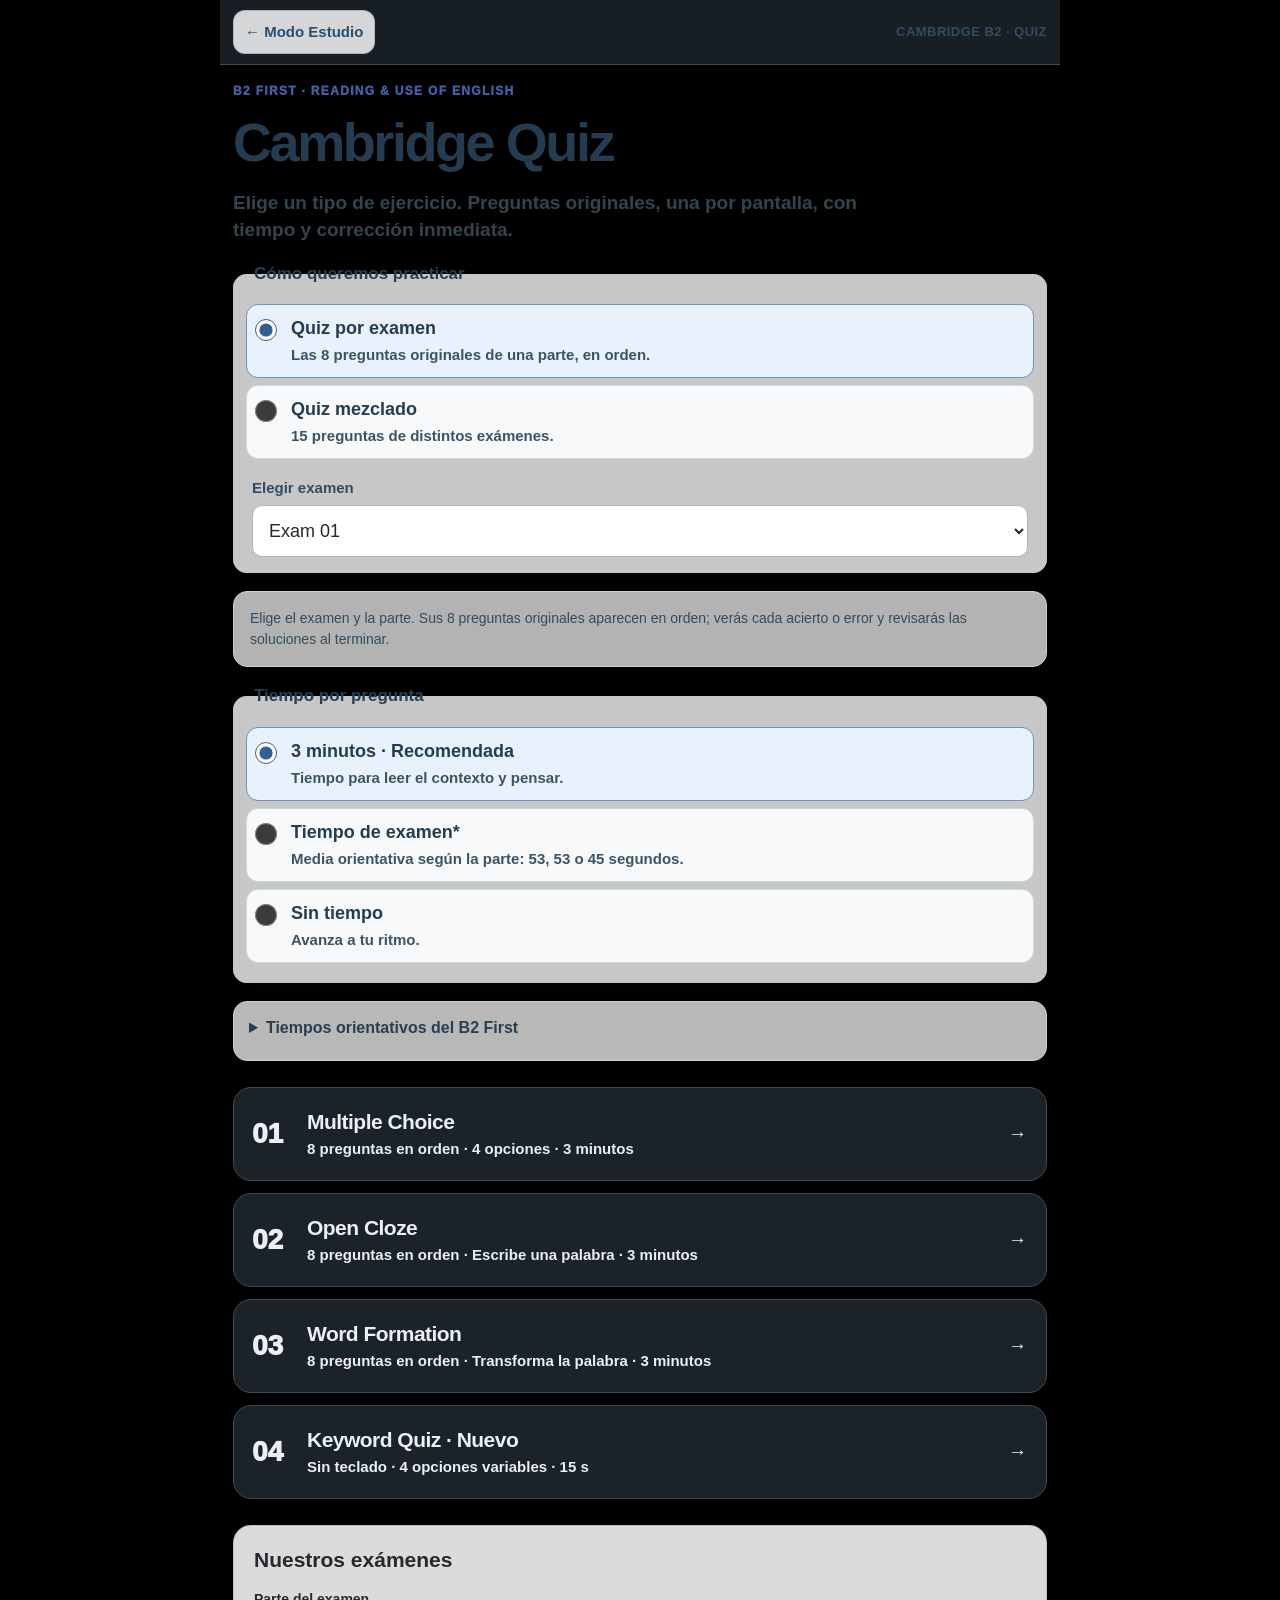
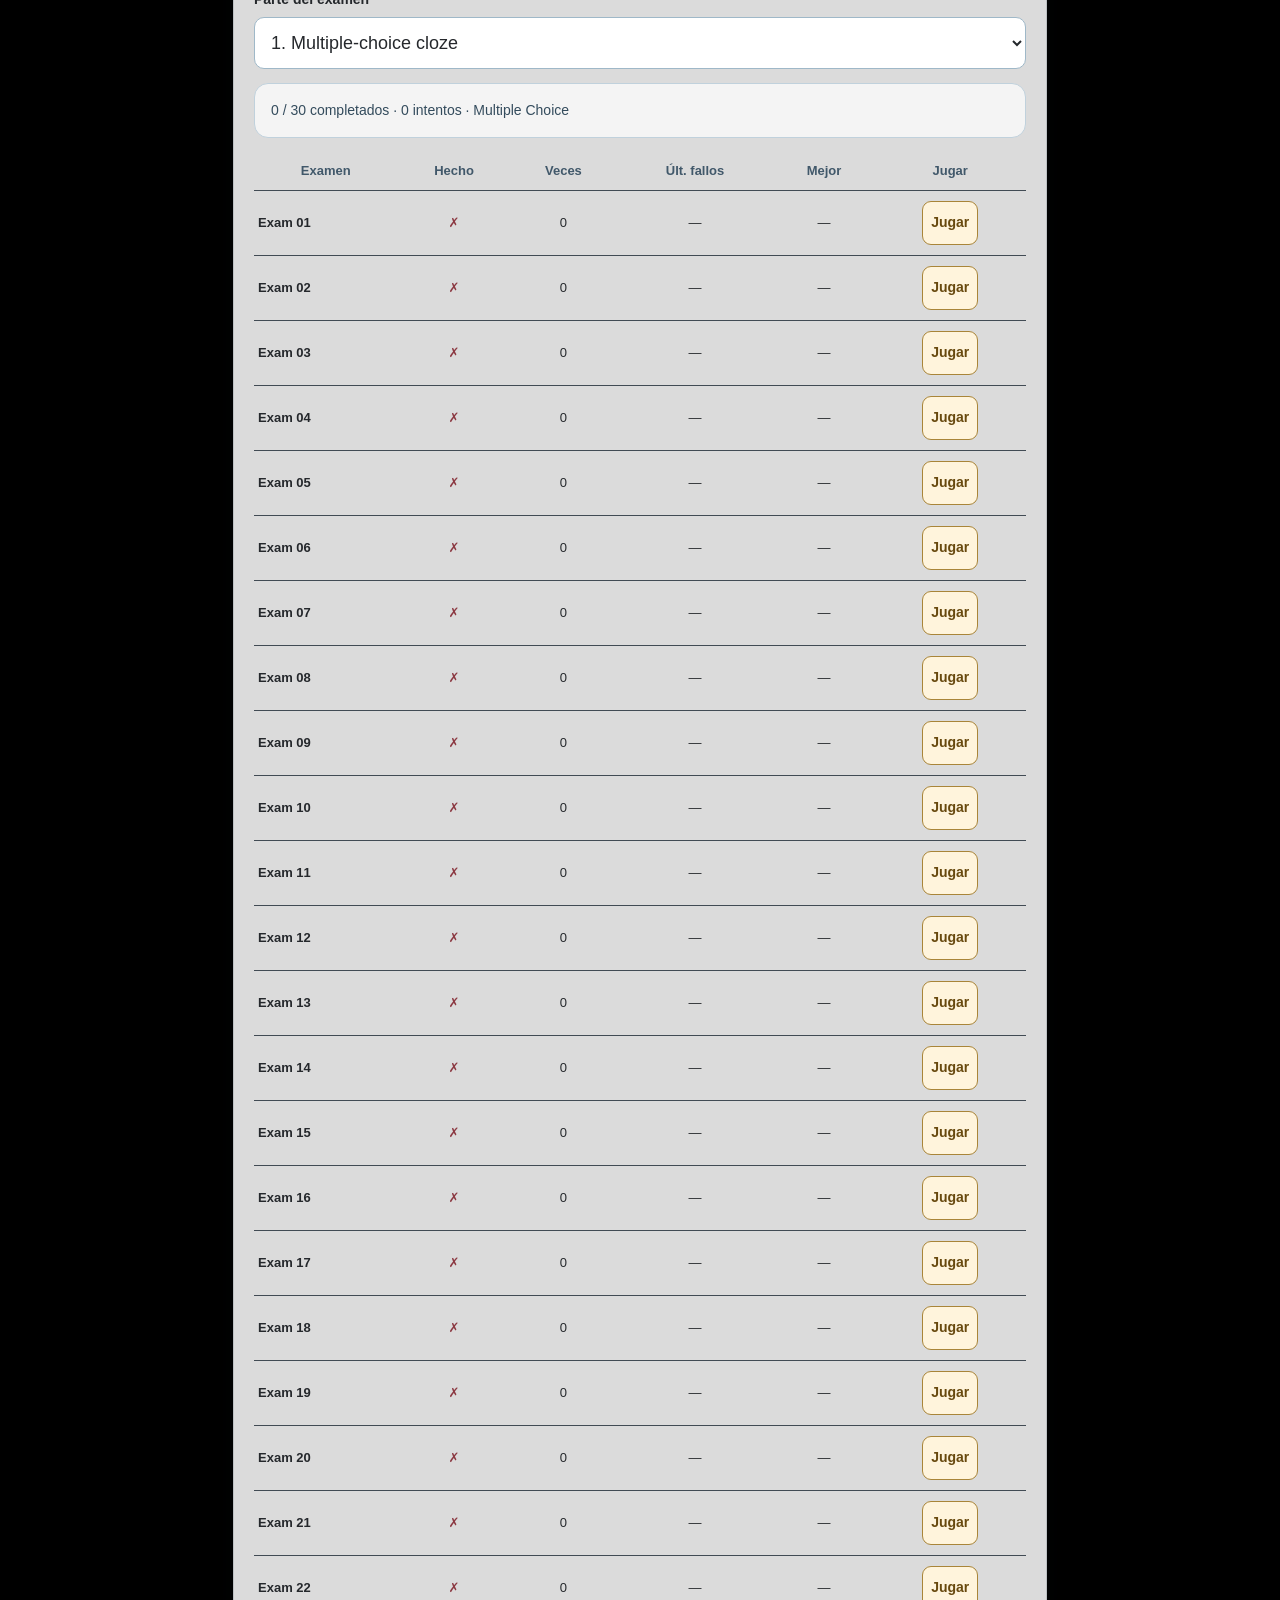
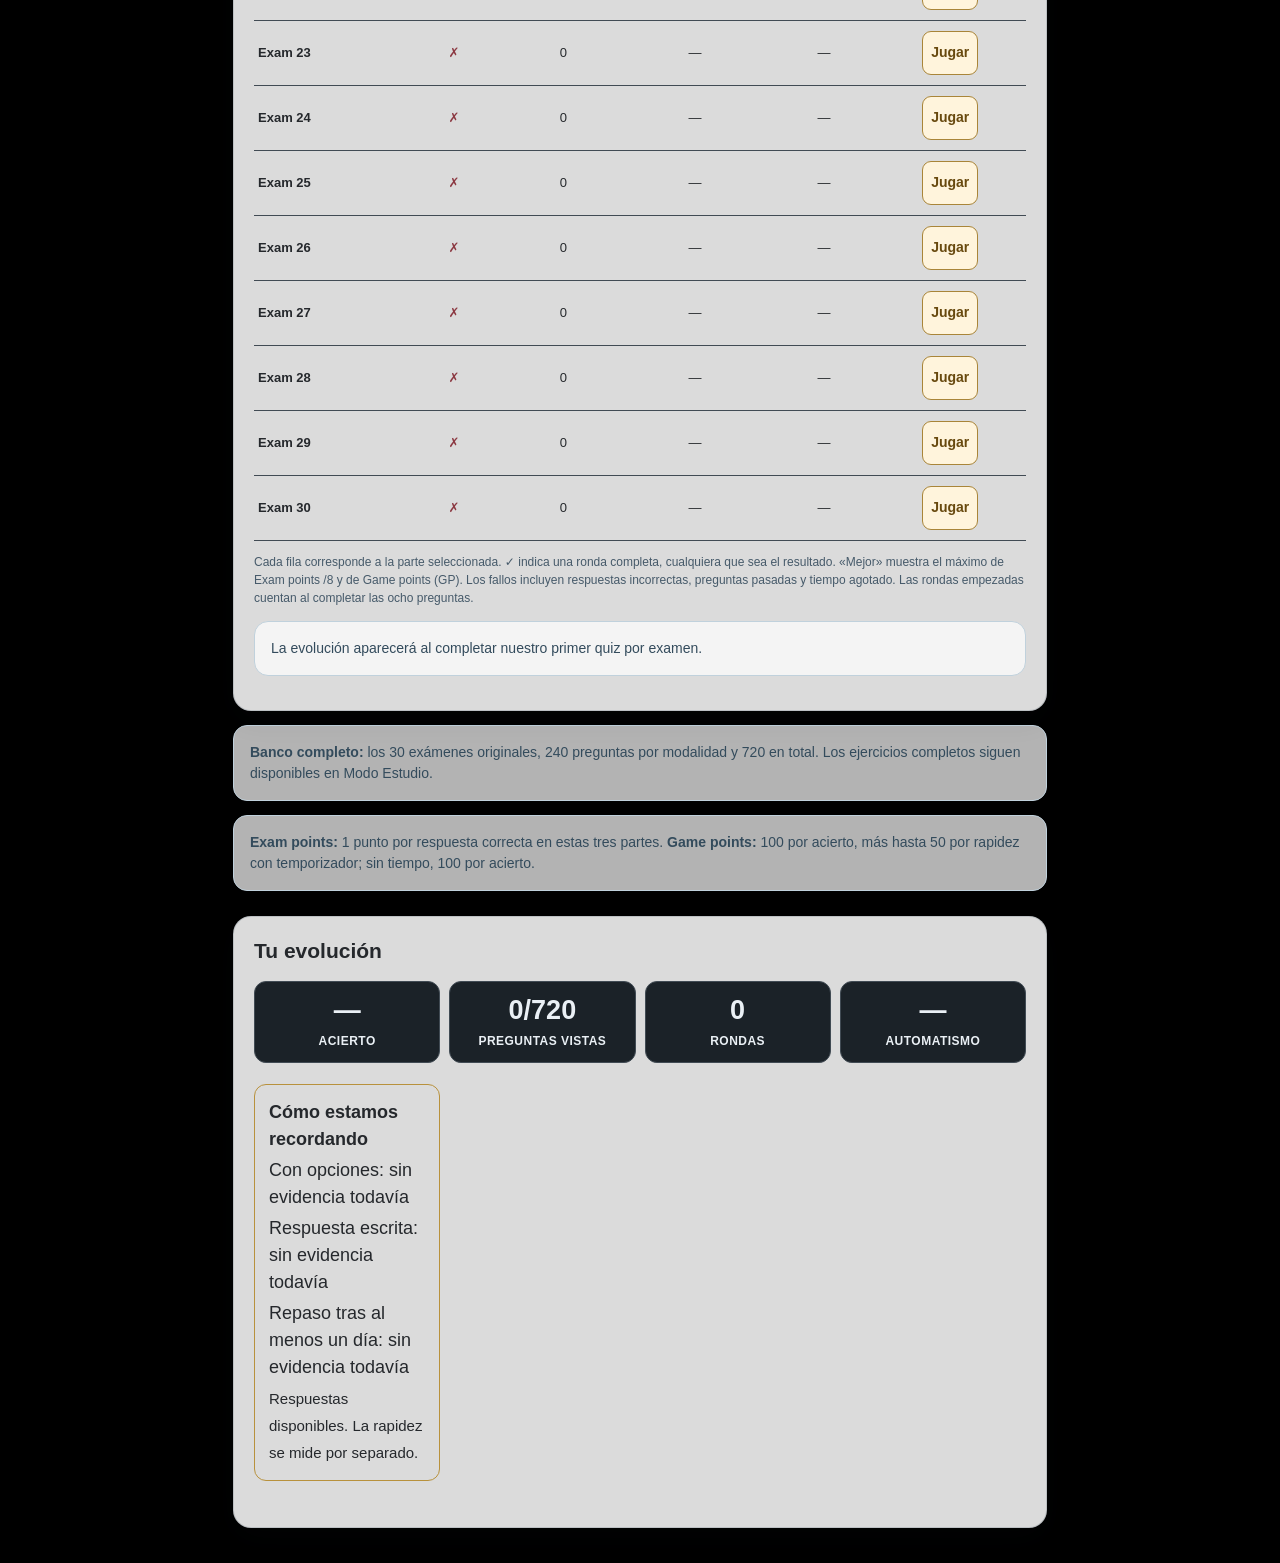
==== cambridge-quiz.html @ c250577c "feat(ux): unify Cambridge and Keyword Quiz OLED four-choice screens" ====
<!doctype html>
<html lang="es">
<head>
<meta charset="utf-8">
<meta name="viewport" content="width=device-width,initial-scale=1,viewport-fit=cover">
<meta name="theme-color" content="#EAF0F5">
<title>Cambridge B2 · Quiz</title>
<link rel="icon" href="./icon.svg" type="image/svg+xml">
<link rel="stylesheet" href="./cambridge-quiz.css?v=0.5.7">
<link rel="stylesheet" href="./nucleo-game-theme.css?v=1.3.0">
<style id="cambridge-critical-mobile-layout">
/* Resilient skeleton: works even if the full stylesheet is temporarily unavailable. */
html,body{margin:0;box-sizing:border-box}*,*:before,*:after{box-sizing:inherit}
body[data-nucleo-game="cambridge"] .app{max-width:840px;margin:auto}
body[data-nucleo-game="cambridge"] .screen{padding:18px 13px 35px}
body[data-nucleo-game="cambridge"] .hidden{display:none!important}
body[data-nucleo-game="cambridge"] .topbar{display:flex;align-items:center;justify-content:space-between;gap:10px;padding:10px 13px;flex-wrap:wrap}
body[data-nucleo-game="cambridge"] .timing-settings{display:block;min-width:0;margin:18px 0;padding:12px;border:1px solid #b5c9d7;border-radius:14px}
body[data-nucleo-game="cambridge"] .timing-settings>label{display:grid;grid-template-columns:24px minmax(0,1fr);gap:12px;align-items:start;margin:7px 0;padding:12px 8px}
body[data-nucleo-game="cambridge"] .timing-settings>label>span,body[data-nucleo-game="cambridge"] .timing-settings>label b,body[data-nucleo-game="cambridge"] .timing-settings>label small{display:block}
body[data-nucleo-game="cambridge"] .mode-list{display:grid;gap:12px}
body[data-nucleo-game="cambridge"] #quizModes .mode{display:grid;grid-template-columns:45px minmax(0,1fr) 20px;gap:10px;align-items:center;min-width:0}
body[data-nucleo-game="cambridge"] #quizHome .intro{color:#34444e;font-size:19px;line-height:1.4}
</style>
<link rel="stylesheet" href="./cambridge-interior-polish.css?v=1.0.0">
<link rel="stylesheet" href="./nucleo-oled-shell.css?v=1.0.0">
<link rel="stylesheet" href="./nucleo-quiz-refinement.css?v=4.1.0">
<link rel="stylesheet" href="./cambridge-refinement-v42.css?v=4.2.0">
</head>
<body data-nucleo-game="cambridge">
<div class="app">
<header class="topbar">
  <a class="study-link" href="./index.html" aria-label="Volver a los exámenes">← Modo Estudio</a>
  <strong>CAMBRIDGE B2 · QUIZ</strong>
</header>
<main id="quizHome" class="screen">
  <div class="eyebrow">B2 FIRST · READING &amp; USE OF ENGLISH</div>
  <h1>Cambridge Quiz</h1>
  <p class="intro">Elige un tipo de ejercicio. Preguntas originales, una por pantalla, con tiempo y corrección inmediata.</p>
  <fieldset class="timing-settings"><legend>Cómo queremos practicar</legend>
<label><input type="radio" name="quizKind" value="exam" checked><span><b>Quiz por examen</b><small>Las 8 preguntas originales de una parte, en orden.</small></span></label>
<label><input type="radio" name="quizKind" value="mixed"><span><b>Quiz mezclado</b><small>15 preguntas de distintos exámenes.</small></span></label>
<div id="quizExamPicker" class="exam-picker hidden"><label for="quizExam">Elegir examen</label><select id="quizExam" aria-label="Elegir examen"></select></div>
</fieldset>
<p id="quizRouteHint" class="bank-note"></p>
<fieldset class="timing-settings"><legend>Tiempo por pregunta</legend>
<label><input type="radio" name="quizTiming" value="recommended" checked><span><b>3 minutos · Recomendada</b><small>Tiempo para leer el contexto y pensar.</small></span></label>
<label><input type="radio" name="quizTiming" value="exam"><span><b>Tiempo de examen*</b><small>Media orientativa según la parte: 53, 53 o 45 segundos.</small></span></label>
<label><input type="radio" name="quizTiming" value="untimed"><span><b>Sin tiempo</b><small>Avanza a tu ritmo.</small></span></label>
</fieldset>
<details class="timing-advice"><summary>Tiempos orientativos del B2 First</summary>
<p>Reading &amp; Use of English: 75 minutos oficiales, 7 partes y 52 preguntas.</p>
<div class="timing-table-wrap" tabindex="0" role="region" aria-label="Tabla de tiempos orientativos"><table><thead><tr><th scope="col">Parte</th><th scope="col">Preguntas</th><th scope="col">Tiempo</th><th scope="col">Media*</th><th scope="col">Puntos por pregunta</th><th scope="col">Puntos máximos</th></tr></thead><tbody><tr><th scope="row">1. Multiple-choice cloze</th><td>8</td><td>7 min</td><td>53 s</td><td>1</td><td><b>8</b></td></tr><tr><th scope="row">2. Open cloze</th><td>8</td><td>7 min</td><td>53 s</td><td>1</td><td><b>8</b></td></tr><tr><th scope="row">3. Word formation</th><td>8</td><td>6 min</td><td>45 s</td><td>1</td><td><b>8</b></td></tr><tr><th scope="row">4. Key word transformations</th><td>6</td><td>10 min</td><td>1 min 40 s</td><td>Hasta 2</td><td><b>12</b></td></tr><tr><th scope="row">5. Multiple choice</th><td>6</td><td>12 min</td><td>2 min</td><td>2</td><td><b>12</b></td></tr><tr><th scope="row">6. Gapped text</th><td>6</td><td>12 min</td><td>2 min</td><td>2</td><td><b>12</b></td></tr><tr><th scope="row">7. Multiple matching</th><td>10</td><td>13 min</td><td>1 min 18 s</td><td>1</td><td><b>10</b></td></tr><tr><th scope="row">Revisión</th><td>—</td><td>8 min</td><td>—</td><td>—</td><td><b>—</b></td></tr><tr><th scope="row">Total</th><td>52</td><td>75 min</td><td>—</td><td>—</td><td><b>70</b></td></tr></tbody></table></div>
<p>Los puntos de esta tabla corresponden al examen. El quiz utiliza sus propios puntos de juego.</p><p class="timing-footnote">* Reparto orientativo propuesto por la IA. Cambridge fija 75 minutos para toda la prueba; las medias incluyen la lectura del texto compartido y están redondeadas. La opción «Tiempo de examen» usa estas medias por pregunta.</p>
<p><a href="https://www.cambridgeenglish.org/es/exams-and-tests/first/exam-format/" target="_blank" rel="noopener noreferrer">Consultar el formato oficial de Cambridge</a></p>
</details>
<section id="quizModes" class="mode-list" aria-label="Modalidades">
    <button class="mode" data-part="1"><span class="mode-num">01</span><span><b>Multiple Choice</b><small>4 opciones · 3 minutos</small></span><span aria-hidden="true">→</span></button>
    <button class="mode" data-part="2"><span class="mode-num">02</span><span><b>Open Cloze</b><small>Escribe una palabra · 3 minutos</small></span><span aria-hidden="true">→</span></button>
    <button class="mode" data-part="3"><span class="mode-num">03</span><span><b>Word Formation</b><small>Transforma la palabra · 3 minutos</small></span><span aria-hidden="true">→</span></button>
    <a class="mode" href="./keyword-quiz.html" style="text-decoration:none;border-color:rgba(231,191,87,.55);background:rgba(231,191,87,.11)"><span class="mode-num">04</span><span><b>Keyword Quiz · Nuevo</b><small>Sin teclado · 4 opciones variables · 15 s</small></span><span aria-hidden="true">→</span></a>
  </section>
<section id="examListSection" class="stats-panel hidden">
<h2>Nuestros exámenes</h2>
<label class="exam-part-label" for="examListPart">Parte del examen</label>
<select id="examListPart" class="exam-part-select"><option value="1">1. Multiple-choice cloze</option><option value="2">2. Open cloze</option><option value="3">3. Word formation</option></select>
<p id="examListSummary" class="bank-note"></p>
<div class="exam-table-wrap" role="region" aria-label="Progreso de los 30 exámenes" tabindex="0">
<table class="exam-table"><thead><tr><th scope="col">Examen</th><th scope="col">Hecho</th><th scope="col">Veces</th><th scope="col">Últ. fallos</th><th scope="col">Mejor</th><th scope="col">Jugar</th></tr></thead><tbody id="examTableBody"></tbody></table>
</div>
<p class="exam-table-note">Cada fila corresponde a la parte seleccionada. ✓ indica una ronda completa, cualquiera que sea el resultado. «Mejor» muestra el máximo de Exam points /8 y de Game points (GP). Los fallos incluyen respuestas incorrectas, preguntas pasadas y tiempo agotado. Las rondas empezadas cuentan al completar las ocho preguntas.</p>
<div id="examProgressChart"></div>
</section>
  <p class="bank-note"><b>Banco completo:</b> los 30 exámenes originales, 240 preguntas por modalidad y 720 en total. Los ejercicios completos siguen disponibles en Modo Estudio.</p>
  <p class="bank-note"><b>Exam points:</b> 1 punto por respuesta correcta en estas tres partes. <b>Game points:</b> 100 por acierto, más hasta 50 por rapidez con temporizador; sin tiempo, 100 por acierto.</p><section class="stats-panel"><h2>Tu evolución</h2><div id="quizHomeStats" class="stats-grid"></div><div id="quizHistory"></div></section>
</main>
<main id="quizPlay" class="screen hidden" aria-live="off">
  <div class="play-head">
    <button class="plain-back" id="quitQuiz" type="button">← Salir</button>
    <span id="quizPosition" class="position">1 / 15</span>
    <div id="quizClock" class="clock" style="--fill:100%"><strong id="quizCountdown">180</strong><small>s</small></div>
  </div>
  <div class="session-bar"><span id="quizModeTitle">Multiple Choice</span></div>
<div class="scoreboard" aria-label="Puntuaciones"><span id="quizExamScore">Exam points: 0 / 15</span><span id="quizScore">Game points: 0</span></div>
  <div class="progress-rail"><div id="quizProgressBar"></div></div>
  <article class="question-panel">
    <p class="origin" id="quizOrigin"></p>
    <div id="quizBase" class="base-word hidden" aria-label="Palabra base para transformar"></div>
    <div id="quizContext" class="passage" aria-label="Fragmento original del examen"></div>
    <div id="quizAnswerArea" class="answer-area"></div>
    <div id="quizFeedback" class="feedback hidden" aria-live="polite"></div>
    <div class="actions"><button id="skipQuiz" class="soft-btn" type="button">Pasar</button><button id="submitQuiz" class="main-btn hidden" type="button" data-ad-keyboard-keep-open>Comprobar</button></div>
  </article>
</main>
<main id="quizFinish" class="screen hidden">
  <div class="eyebrow" id="finishExamLabel">RONDA TERMINADA</div><h1 id="finishTitle">Resultado</h1>
  <nav class="finish-quick-actions" aria-label="Continuar después del quiz">
    <button id="nextExamQuiz" class="main-btn full hidden" type="button">Siguiente examen</button>
    <button id="repeatQuiz" class="main-btn full" type="button">Repetir examen</button>
    <button id="finishHome" class="soft-btn full" type="button">Elegir examen</button>
  </nav>
  <section class="finish-panel">
    <div id="finishBadge"></div>
    <div id="finishSummary" class="stats-grid"></div>
    <div id="finishChart"></div>
    <button id="showSolutions" class="main-btn full" type="button" aria-controls="finishSolutions" aria-expanded="false">Mirar soluciones</button>
    <section id="finishSolutions" class="solutions-panel hidden" aria-label="Soluciones de la ronda">
      <h2>Soluciones de todas las preguntas</h2>
      <p class="solutions-hint">Revisamos qué respondimos, cuál era la solución y dónde encaja en el texto.</p>
      <div id="solutionList"></div>
    </section>
  </section>
</main>
</div>
<script src="./learning-feedback.js?v=1.0.0"></script>
<script src="https://adrianxds-ads.github.io/adrian-core/components/adrian-sync.js?v=1.0.8-0d4fa97"></script>
<script src="https://adrianxds-ads.github.io/adrian-core/design/adrian-visual-system.js?v=core-20261004b"></script>
<script src="https://adrianxds-ads.github.io/adrian-core/components/adrian-achievements.js?v=stars4"></script>
<script src="https://adrianxds-ads.github.io/adrian-core/components/hub-charts.js?v=1.0.0"></script>
<script src="./data/cambridge-quiz-transcribed.js?v=0.5.0"></script>
<script src="./data/engexam-bank.js"></script>
<script src="https://adrianxds-ads.github.io/adrian-core/components/adrian-keyboard.js?v=4.1.3-20261009"></script>
<script src="./cambridge-quiz.js?v=1.3.2"></script>
<script id="cambridge-background-update">
/* Refresh the integrity-checked SW in the background; never interrupt a round. */
if("serviceWorker" in navigator && location.protocol==="https:"){
 window.addEventListener("load",()=>navigator.serviceWorker.register("./service-worker.js",{updateViaCache:"none"}).then(r=>r.update()).catch(()=>{}),{once:true});
}
</script>
<script id="cambridge-keyboard-clearance">
/* A custom keyboard can resize the viewport as well as overlay it.
   Measure the visible keyboard, never subtract its height twice. */
(()=>{
 const submit=document.getElementById("submitQuiz");
 if(!submit)return;
 let pending=false;
 function sync(){
  const kb=document.querySelector(".ad-keyboard.open");
  if(!document.body.classList.contains("ad-keyboard-open")||!kb||submit.classList.contains("hidden")){
   submit.style.removeProperty("--cambridge-submit-bottom");
   return;
  }
  const top=kb.getBoundingClientRect().top;
  const cssBottom=parseFloat(getComputedStyle(submit).bottom)||0;
  const fixedEdge=submit.getBoundingClientRect().bottom+cssBottom;
  const clearance=Math.max(6,Math.round(fixedEdge-top+8));
  submit.style.setProperty("--cambridge-submit-bottom",clearance+"px");
  const focused=document.activeElement;
  if(focused?.matches?.("#quizInput,.inline-answer-input")){
   const inputRect=focused.getBoundingClientRect();
   const buttonTop=submit.getBoundingClientRect().top;
   if(inputRect.bottom+12>buttonTop&&inputRect.top>0)
    window.scrollBy(0,inputRect.bottom+16-buttonTop);
  }
 }
 function queue(){if(pending)return;pending=true;requestAnimationFrame(()=>{pending=false;sync()})}
 new MutationObserver(queue).observe(document.body,{childList:true,subtree:true,attributes:true,attributeFilter:["class"]});
 window.addEventListener("resize",queue,{passive:true});
 window.visualViewport?.addEventListener("resize",queue,{passive:true});
 document.addEventListener("focusin",()=>{queue();requestAnimationFrame(queue)});
 queue();
})();
</script>
<script src="https://adrianxds-ads.github.io/adrian-core/components/hub-quiz-ux.js?v=20261011-2"></script>
<script src="https://adrianxds-ads.github.io/adrian-core/components/hub-nav.js?v=12-20261011"></script>
</body>
</html>
---- cambridge-quiz.css ----
:root{--bg:#10271d;--panel:#172f24;--accent:#e7bf57;--muted:#b7c9bf;--line:rgba(255,255,255,.13)}
*{box-sizing:border-box}html,body{margin:0;min-height:100%;background:var(--bg);color:#f4f7f5;font-family:Inter,Roboto,system-ui,-apple-system,"Segoe UI",sans-serif}
body{background:radial-gradient(80% 60% at 108% 5%,rgba(48,94,68,.5),transparent 60%),linear-gradient(180deg,#163427,var(--bg) 48%);font-size:17px}
button,input{font:inherit}.app{width:min(840px,100%);min-height:100dvh;margin:auto}.hidden{display:none!important}
.topbar{height:65px;display:flex;justify-content:space-between;align-items:center;gap:12px;padding:12px 20px;border-bottom:1px solid var(--line)}
.topbar strong{font-size:12px;letter-spacing:.1em;color:var(--muted);text-align:right}.study-link{color:#f4f7f5;text-decoration:none;font-size:14px;font-weight:800;padding:11px;border:1px solid var(--line);border-radius:12px}
.screen{padding:26px 20px calc(32px + env(safe-area-inset-bottom))}.eyebrow,.origin{font-size:12px;font-weight:950;letter-spacing:.11em;color:#c4d9cc;text-transform:uppercase}
h1{font-size:clamp(38px,8.5vw,60px);letter-spacing:-.045em;line-height:1;margin:13px 0 15px}h2{font-size:21px;margin:0 0 16px}.intro{font-size:19px;line-height:1.45;color:#d3e5da;max-width:660px}
.mode-list{display:grid;gap:12px;margin:26px 0}.mode{min-height:104px;width:100%;display:grid;grid-template-columns:55px minmax(0,1fr) 24px;align-items:center;gap:12px;padding:18px;border:1px solid rgba(255,255,255,.13);background:rgba(255,255,255,.07);color:#f4f7f5;border-radius:18px;text-align:left;cursor:pointer}
.mode:hover,.mode:focus-visible{border-color:var(--accent);background:rgba(255,255,255,.11)}.mode-num{font-size:28px;font-weight:950;color:var(--accent)}.mode b{display:block;font-size:23px;letter-spacing:-.025em}.mode small{display:block;font-size:14px;color:var(--muted);font-weight:650;margin-top:4px}
.bank-note{font-size:14px;line-height:1.5;color:var(--muted);padding:16px;border:1px solid var(--line);border-radius:14px;background:rgba(0,0,0,.1)}
.stats-panel,.finish-panel{margin-top:25px;background:rgba(17,38,28,.95);padding:20px;border:1px solid var(--line);border-radius:18px}
.stats-grid{display:grid;grid-template-columns:repeat(4,minmax(0,1fr));gap:9px;margin:14px 0}
.metric{border:1px solid rgba(255,255,255,.08);border-radius:12px;background:rgba(255,255,255,.05);text-align:center;padding:13px 6px;min-width:0}.metric b{font-size:27px;display:block;line-height:1.15;overflow-wrap:anywhere}.metric span{font-size:10px;display:block;letter-spacing:.04em;text-transform:uppercase;font-weight:850;color:var(--muted);margin-top:7px}
.chart-shell{border:1px solid var(--line);padding:12px;border-radius:12px;margin-top:15px}.chart-shell h3{font-size:14px;margin:0 0 9px}.chart-shell svg{width:100%;height:auto}
.play-head{display:flex;justify-content:space-between;align-items:center;gap:12px}.plain-back,.soft-btn{border:1px solid var(--line);background:rgba(255,255,255,.05);color:#f4f7f5;border-radius:12px;padding:14px 18px;min-height:52px;font-weight:800;cursor:pointer}.position{color:var(--muted);font-size:14px;font-weight:850}
.clock{width:77px;height:77px;flex:none;border-radius:50%;background:conic-gradient(var(--accent) var(--fill),rgba(255,255,255,.12) var(--fill));display:flex;align-items:center;justify-content:center;position:relative;gap:1px}
.clock:before{position:absolute;inset:8px;border-radius:50%;content:"";background:#162d21}.clock strong,.clock small{z-index:1}.clock strong{font-variant-numeric:tabular-nums;font-size:27px}.clock small{color:var(--muted)}
.session-bar{display:flex;justify-content:space-between;gap:12px;align-items:center;margin:13px 0;font-size:13px;font-weight:850;letter-spacing:.035em}
.progress-rail{height:8px;background:rgba(255,255,255,.12);border-radius:10px;overflow:hidden}.progress-rail div{width:0;height:100%;background:var(--accent);border-radius:10px;transition:width .2s}
.question-panel{margin-top:21px;padding:23px;border:1px solid var(--line);border-radius:19px;background:rgba(17,38,28,.96);min-height:370px}
.origin{margin:0 0 18px;color:var(--muted)}
.passage{background:#f8f7f2;color:#203428;border-radius:13px;padding:19px;max-height:240px;min-height:130px;overflow-y:auto;overscroll-behavior:contain;font-family:Georgia,"Times New Roman",serif;line-height:1.7;font-size:clamp(20px,3vw,25px);scrollbar-width:thin;mask-image:linear-gradient(to bottom,rgba(0,0,0,.52),#000 13%,#000 85%,rgba(0,0,0,.57))}
.passage mark{background:#f0cd63;border-radius:5px;padding:3px 5px;color:#173126;outline:2px solid #bc9547;scroll-margin-block:85px;font-weight:800}
.passage mark.editable-gap{display:inline-flex;align-items:center;padding:3px 4px;vertical-align:middle}
.inline-answer-input{display:inline-block;width:clamp(138px,39vw,220px);max-width:100%;min-height:43px;padding:5px 9px;background:#fffdf6;color:#173126;border:2px solid #9b7130;border-radius:7px;font:900 21px/1.25 system-ui,sans-serif;letter-spacing:.015em;text-transform:uppercase;outline-offset:2px}
.inline-answer-input:focus{border-color:#276f94;outline:3px solid #276f9470}
.inline-answer-input.is-correct{border-color:#3b9b6e}.inline-answer-input.is-incorrect{border-color:#cb5656}
.other-gap{color:#637367;background:#e5e9e2;padding:1px 3px;border-radius:3px}
.base-word{display:inline-flex;max-width:100%;overflow-wrap:anywhere;border-radius:9px;background:#ddc078;color:#193326;padding:8px 16px;font-size:21px;font-weight:950;letter-spacing:.06em;margin:0 0 12px}
/* Keep the supplied Word Formation root above the reading passage and in sight while typing. */
body.ad-keyboard-open #quizPlay .base-word:not(.hidden){position:sticky;top:max(8px,env(safe-area-inset-top));z-index:4;box-shadow:0 6px 16px rgba(0,0,0,.25)}
.answer-area{display:grid;grid-template-columns:repeat(2,minmax(0,1fr));gap:10px;margin-top:23px}.answer-area.typing{grid-template-columns:1fr}.answer-area.inline-entry{margin-top:7px}
.option-btn{min-height:67px;border:1px solid rgba(255,255,255,.17);border-radius:13px;padding:13px 14px;text-align:left;background:rgba(255,255,255,.075);color:#f4f7f5;font-size:19px;font-weight:750;cursor:pointer;overflow-wrap:anywhere}
.option-btn span{display:inline-grid;place-items:center;width:29px;height:29px;margin-right:8px;border-radius:7px;background:rgba(255,255,255,.1);font-size:13px;color:var(--accent)}
.option-btn:disabled{opacity:.65}.option-btn.chosen{border-color:var(--accent);background:rgba(231,191,87,.18)}
.answer-input{width:100%;min-height:60px;border:2px solid #61806d;border-radius:13px;background:#f6f8f5;color:#173126;padding:12px 18px;font-size:23px;font-weight:800;outline-offset:2px}
.answer-tip{font-size:13px;color:var(--muted);margin:5px 2px 0}
/* In English quizzes the answer belongs in the exercise, not a second preview above the keyboard. */
body.ad-keyboard-open .ad-keyboard.english-only .ad-keyboard-float-preview{display:none!important}
body.ad-keyboard-open{padding-bottom:calc(var(--ad-keyboard-height,294px) + 14px)!important}
body.ad-keyboard-open #submitQuiz:not(.hidden){position:fixed;left:12px;right:12px;bottom:calc(var(--ad-keyboard-height,294px) + 6px);width:calc(100% - 24px);z-index:2147483501;box-shadow:0 0 0 5px #132e23,0 -5px 18px rgba(0,0,0,.3)}
.actions{display:flex;gap:10px;margin-top:18px;justify-content:stretch}.actions button{flex:1}.main-btn{background:#e7bf57;color:#1c2d23;border:0;border-radius:12px;padding:15px 20px;min-height:54px;font-weight:950;cursor:pointer}.main-btn:disabled{opacity:.5}.full{width:100%;display:block;margin-top:13px}
.feedback{margin-top:16px;border-left:5px solid #ff9da6;padding:14px 15px;background:rgba(255,255,255,.06);border-radius:10px;line-height:1.5;font-size:16px}.feedback.ok{border-left-color:#85dca7}.feedback strong{color:#f4f7f5}
#finishTitle{margin-bottom:12px}.finish-panel{margin-top:0}.finish-panel #finishBadge{text-align:center}
button:focus-visible,input:focus-visible,a:focus-visible{outline:3px solid var(--accent);outline-offset:3px}
@media(max-width:520px){.topbar{padding:9px 12px;height:61px}.screen{padding:18px 12px 28px}.mode{padding:14px;min-height:95px;grid-template-columns:48px minmax(0,1fr) 20px}.mode b{font-size:21px}.mode-num{font-size:26px}.question-panel{padding:16px}.passage{padding:15px;max-height:210px;min-height:150px}.answer-area{gap:8px}.option-btn{font-size:17px;padding:11px;min-height:62px}.stats-grid{grid-template-columns:repeat(2,minmax(0,1fr))}.clock{height:67px;width:67px}.clock strong{font-size:24px}}
@media(prefers-reduced-motion:reduce){*{transition:none!important;animation:none!important}}

.timing-settings{border:1px solid rgba(231,191,87,.35);border-radius:14px;padding:14px;margin:20px 0;color:var(--text,#f4f7f5)}
.timing-settings legend{font-weight:850;padding:0 7px}
.timing-settings label{display:flex;align-items:center;gap:12px;padding:12px 8px;cursor:pointer;border-radius:10px}
.timing-settings label:has(input:checked){background:rgba(231,191,87,.13)}
.timing-settings input{width:21px;height:21px;flex:none;accent-color:#e7bf57}
.timing-settings b,.timing-settings small{display:block}.timing-settings small{margin-top:4px;line-height:1.4;color:var(--muted)}
.timing-advice{margin:0 0 22px;padding:15px;border-radius:13px;background:rgba(255,255,255,.05)}
.timing-advice summary{cursor:pointer;font-weight:800;min-height:28px}
.timing-advice p{line-height:1.5;font-size:14px}.timing-advice a{color:#e7bf57}
.timing-table-wrap{overflow-x:auto}.timing-table-wrap table{width:100%;border-collapse:collapse;font-size:13px}
.timing-table-wrap th,.timing-table-wrap td{padding:10px 7px;text-align:left;border-bottom:1px solid rgba(255,255,255,.12)}
.timing-table-wrap td{white-space:nowrap}.timing-table-wrap tbody th{min-width:155px;font-weight:600}
.timing-footnote{color:var(--muted)}
.clock:has(small:last-child){flex-shrink:0}.clock small{font-size:10px}

.exam-picker{padding:10px 8px}.exam-picker label{padding:0 0 8px;font-weight:800}
.exam-picker select{font:inherit;width:100%;min-height:50px;padding:10px 14px;border:1px solid var(--line);border-radius:10px;background:#172f24;color:#f4f7f5}
.scoreboard{display:grid;grid-template-columns:1fr 1fr;gap:8px;margin:12px 0}
.scoreboard span{padding:12px 8px;border:1px solid var(--line);border-radius:10px;text-align:center;background:rgba(255,255,255,.06);font-size:14px;font-weight:800}
.scoreboard #quizExamScore{color:#a7e2be}.scoreboard #quizScore{color:var(--accent)}

#examListSection{scroll-margin-top:16px}.exam-part-label{display:block;font-size:14px;font-weight:800;margin-bottom:8px}
.exam-part-select{width:100%;font:inherit;background:#172f24;color:#f4f7f5;min-height:50px;padding:10px;border:1px solid var(--line);border-radius:10px}
.exam-table-wrap{overflow-x:auto}.exam-table{width:100%;border-collapse:collapse;font-size:13px}
.exam-table th,.exam-table td{text-align:center;padding:10px 4px;border-bottom:1px solid var(--line)}
.exam-table thead th{font-size:11px;color:var(--muted)}.exam-table tbody th{text-align:left;white-space:nowrap}
.exam-table td small{display:block;font-size:10px;color:var(--muted);margin-top:4px}.exam-done{color:#a7e2be}.exam-pending{color:#e2a6a6}
.exam-play{background:rgba(231,191,87,.12);border:1px solid rgba(231,191,87,.5);color:#e7bf57;border-radius:9px;min-height:44px;padding:8px;font-size:12px;font-weight:800;cursor:pointer}
.exam-table-note{font-size:12px;line-height:1.5;color:var(--muted)}
@media(max-width:520px){#examListSection{padding:14px 8px}.exam-table{font-size:12px}.exam-table th,.exam-table td{padding:9px 3px}}

/* Cambridge Quiz 0.5.1 · lectura dominante y avance automático */
.passage{height:clamp(245px,40dvh,390px);min-height:245px;max-height:none;line-height:1.75;font-size:clamp(21px,3.25vw,26px);padding:22px;mask-image:linear-gradient(to bottom,rgba(0,0,0,.62),#000 8%,#000 92%,rgba(0,0,0,.65))}
.passage .gap-answer{padding:3px 7px;outline-offset:1px;overflow-wrap:anywhere}
.passage .gap-correct{background:#b2edc8;color:#145331;outline:2px solid #24985b}
.passage .gap-incorrect{background:#ffc6c6;color:#871b30;outline:2px solid #dd455f}
.option-btn.chosen{opacity:1}
.option-btn.chosen.is-correct{border-color:#85dca7;background:rgba(43,164,95,.35);color:#fff}
.option-btn.chosen.is-incorrect{border-color:#ff8392;background:rgba(197,59,83,.32);color:#fff}
.answer-input.is-correct{border-color:#24985b;background:#dbf9e6}
.answer-input.is-incorrect{border-color:#d94058;background:#ffe0e5}
.feedback.compact{margin-top:12px;padding:10px 14px;font-size:15px}
.solutions-panel{margin-top:22px;scroll-margin-top:14px}
.solutions-panel h2{font-size:21px}
.solutions-hint{font-size:14px;color:var(--muted);line-height:1.5}
#solutionList{display:grid;gap:12px}
.solution-card{padding:15px;border:1px solid var(--line);border-left:5px solid #ff8392;border-radius:13px;background:rgba(255,255,255,.04);overflow-wrap:anywhere}
.solution-card.solved{border-left-color:#85dca7}
.solution-card h3{font-size:16px;margin:0 0 12px}
.solution-card p{line-height:1.5;margin:8px 0;font-size:15px}
.solution-card .given{color:#ffbdc5}
.solution-card.solved .given{color:#b2edc8}
.solution-snippet{font-family:Georgia,"Times New Roman",serif;background:#f8f7f2;color:#203428;padding:14px;border-radius:9px;overflow-wrap:anywhere}
.solution-snippet mark{color:#145331;background:#b2edc8;padding:2px 4px;border-radius:4px;font-weight:800}
.solution-explanation{font-size:14px!important;color:var(--muted)}
@media(max-width:520px){.passage{height:clamp(240px,41dvh,360px);min-height:240px;padding:17px;font-size:clamp(20px,5.35vw,23px)}}

/* 0.5.2 · Continuar una ronda sin buscar controles bajo las estadísticas. */
.finish-quick-actions{display:grid;grid-template-columns:repeat(3,minmax(0,1fr));gap:11px;margin:15px 0 16px}
.finish-quick-actions>button{width:100%;min-width:0;min-height:56px;margin:0!important;padding:12px 10px;font-size:17px;line-height:1.3;overflow-wrap:break-word}
.finish-quick-actions #repeatQuiz{background:#284d3a;border:1px solid #719d83;color:#f0faf3}
.finish-quick-actions #finishHome{background:#1b3529;border-color:#71927d}
#quizFinish .finish-panel{margin-top:0}
@media(max-width:600px){
 .finish-quick-actions{grid-template-columns:1fr;gap:9px;margin:13px 0}
 .finish-quick-actions>button{min-height:52px;padding:12px 14px;font-size:18px}
}

/* Núcleo Visual · Cambridge Keys: lectura prioritaria y cristal discreto */
:root{--bg:#eaf0f5;--panel:#fff;--muted:#394b55;--line:rgba(48,69,85,.20)}
html,body{background:#eaf0f5;color:#25282c}
body{background:radial-gradient(ellipse at 95% 0%,rgba(175,207,224,.45),transparent 52%),linear-gradient(180deg,#f3f7fa,#eaf0f5 60%);color:#25282c}
.topbar{background:rgba(255,255,255,.68);border-bottom-color:rgba(48,69,85,.16)}
.topbar strong,.eyebrow,.origin,.position,.mode small,.bank-note,.metric span,.answer-tip,.clock small{color:#394b55}
.study-link,.plain-back,.soft-btn{color:#25282c;background:rgba(255,255,255,.82);border-color:rgba(48,69,85,.23)}
.intro{color:#34444e}
.mode,.stats-panel,.finish-panel,.question-panel{background:rgba(255,255,255,.86);color:#25282c;border:1px solid rgba(48,69,85,.18);box-shadow:0 10px 30px rgba(34,57,75,.06)}
.mode:hover,.mode:focus-visible{background:#fff;border-color:#8a6b21}
.mode-num{color:#76530c}
.metric,.option-btn{background:#f5f8fb;color:#25282c;border-color:rgba(48,69,85,.22)}
.option-btn span{color:#76530c;background:#f5e9c7}
.option-btn.chosen{background:#fff3d2;border-color:#967321}
.option-btn:disabled{opacity:.85}
.clock{color:#25282c;background:conic-gradient(#b08322 var(--fill),#d9e1e7 var(--fill))}
.clock:before{background:#fff}
.progress-rail{background:#dce4e9}
.feedback{background:#f4f7fa;color:#25282c}.feedback strong{color:#25282c}
.bank-note{background:rgba(255,255,255,.65)}
@supports(backdrop-filter:blur(12px)){.topbar,.mode,.stats-panel,.finish-panel,.question-panel{backdrop-filter:blur(12px)}}
@media(max-width:520px){.screen{padding-bottom:calc(28px + env(safe-area-inset-bottom))}}

/* Núcleo Visual · Cambridge Keys v1.2 · mobile/contrast/glass · 2026-10-10
 * No changes to quizzes, timers, scores or storage. */
body[data-nucleo-game="cambridge"]{--accent:#8d671d;color:#25282c}
#quizHome>.eyebrow{color:#435fa3;line-height:1.4}
#quizHome h1{color:#253c50;line-height:1.08;font-size:clamp(36px,9vw,54px)}
#quizHome .intro{color:#34444e;font-size:19px;line-height:1.43;font-weight:550}
.topbar{min-height:58px;height:auto;flex-wrap:wrap;gap:8px;background:rgba(255,255,255,.78)}
.topbar strong{font-size:13px;letter-spacing:.035em;color:#344b62}
.study-link{min-height:44px;display:inline-flex;align-items:center;color:#284f70;font-size:15px}
.timing-settings{display:block;min-inline-size:0;width:100%;border:1px solid #b5c9d7;border-radius:17px;background:rgba(255,255,255,.78);padding:10px 12px 12px;color:#25282c;box-shadow:0 8px 23px rgba(35,68,92,.05)}
.timing-settings legend{color:#273f51;font-size:17px;font-weight:850;padding:0 8px}
.timing-settings>label{display:grid;grid-template-columns:25px minmax(0,1fr);align-items:start;gap:12px;margin:7px 0;padding:13px 12px;min-height:62px;border:1px solid #cad8e0;border-radius:12px;background:#f7f9fb;color:#25282c;line-height:1.3}
.timing-settings>label:has(input:checked){background:#e9f2fc;border-color:#6d92be}
.timing-settings>label>span{min-width:0;display:block}
.timing-settings>label b{display:block;font-size:18px;line-height:1.27;color:#233d52;font-weight:850}
.timing-settings>label small{display:block;font-size:15px;line-height:1.4;color:#3c5364;font-weight:550;margin-top:4px}
.timing-settings input{display:block;margin:2px 0 0;width:22px;height:22px;accent-color:#355e96}
.timing-advice{background:rgba(255,255,255,.72);border:1px solid #bdd0db;border-radius:14px;color:#283f50}
.timing-advice summary{font-size:16px;line-height:1.4}
.timing-advice a{color:#215a87;text-decoration:underline}
.timing-table-wrap th,.timing-table-wrap td{border-bottom-color:#cbd8df}
.exam-picker{display:grid;gap:7px;padding:12px 6px 3px}
.exam-picker label{padding:0;font-size:15px;color:#344b5d}
.exam-picker select,.exam-part-select{width:100%;background:#fff;color:#25282c;border:1px solid #9fb8c8;border-radius:10px;padding:10px 12px;min-height:52px;font-size:18px}
.bank-note{background:rgba(255,255,255,.70);border-color:#c0d1dc;color:#334b5c;line-height:1.5}
#quizModes .mode{min-width:0;min-height:94px;background:rgba(255,255,255,.86);border-color:#bad0dd;color:#25282c;box-shadow:0 9px 27px rgba(39,73,102,.055)}
#quizModes .mode b{color:#273d51;font-size:21px;line-height:1.23}
#quizModes .mode small{color:#445969;font-size:15px;line-height:1.35}
#quizModes .mode-num{color:#785718}
#quizModes a.mode[href$="keyword-quiz.html"]{background:rgba(255,250,236,.92)!important;border-color:#bd9b56!important}
.metric span{font-size:12px;color:#3d5363}
.scoreboard span{background:#f2f7fa;color:#33495b;border-color:#c0d1db;font-size:15px}
.scoreboard #quizExamScore{color:#235a43}
.scoreboard #quizScore{color:#80580c}
.position{color:#334b5d}
.exam-table thead th,.exam-table td small{color:#41586a;font-size:13px}
.exam-done{color:#196e48}.exam-pending{color:#8c3942}
.exam-play{background:#fff4dc;border-color:#a98539;color:#68490e;font-size:14px}
.exam-table-note,.solutions-hint,.solution-explanation{color:#465a6a}
.solution-card{background:#f7fafc;border-color:#c4d2dc;border-left-color:#bd5b65;color:#25282c}
.solution-card.solved{border-left-color:#22805a}
.solution-card .given{color:#8b3044}
.solution-card.solved .given{color:#1c6a48}
.option-btn.chosen.is-correct{background:#dbf4e6;color:#174e35;border-color:#298459}
.option-btn.chosen.is-incorrect{background:#ffe3e6;color:#862d40;border-color:#bf5668}
.finish-quick-actions #repeatQuiz{background:#274f6d;color:#fff;border-color:#274f6d}
.finish-quick-actions #finishHome{background:#e8f1f7;color:#28485d;border-color:#a8bfce}
#quizHome button:focus-visible,#quizHome select:focus-visible,.timing-settings input:focus-visible{outline:3px solid #8b641a;outline-offset:3px}
@media(max-width:520px){
 .topbar{padding:7px 12px;min-height:48px}
 .topbar strong{font-size:11px}
 .screen{padding:18px 13px calc(32px + env(safe-area-inset-bottom))}
 .timing-settings{padding:10px}
 .timing-settings>label{padding:12px 9px;gap:10px}
 .timing-settings>label b{font-size:18px}
 .timing-settings>label small{font-size:15px}
 .mode{grid-template-columns:46px minmax(0,1fr) 20px}
 .mode-list{gap:11px}
 .scoreboard span{font-size:14px}
}

/* Keep Confirmar immediately above the visible custom keyboard, even if its reported height includes Android insets. */
body.ad-keyboard-open #submitQuiz:not(.hidden){bottom:var(--cambridge-submit-bottom, calc(var(--ad-keyboard-height,294px) + 6px));box-shadow:0 0 0 4px #eaf0f5,0 -5px 18px rgba(35,67,89,.16)}
---- nucleo-game-theme.css ----
/* Núcleo Editorial Luminous 1.1 · verified reading surfaces, 2026-10-10.
 * Canonical source: adrian-core/design/nucleo-game-theme.css.
 * Presentation only. Question banks, timing, scoring and storage are untouched.
 * !important is limited to components repainted by legacy/runtime rank skins.
 */
:root{
 --ng-bg:#EAF0F5;--ng-ink:#25282C;--ng-muted:#46596B;
 --ng-surface:#FFFFFF;--ng-edge:#B5C9D7;--ng-accent:#286B88;
 --ng-halo:rgba(57,133,172,.14);--ng-wash:#D6EFFF;
 --nucleo-font:Roboto,"Segoe UI",Arial,system-ui,sans-serif;
 --nucleo-reading-size:19px;--nucleo-reading-line:1.35;
}
body[data-nucleo-game="english"]{--ng-accent:#24628E;--ng-wash:#D6EFFF}
body[data-nucleo-game="phrasal"]{--ng-accent:#336B42;--ng-wash:#DCF2DB}
body[data-nucleo-game="pizarras"]{--ng-accent:#785610;--ng-wash:#FFF1C8}
body[data-nucleo-game="cloze"]{--ng-accent:#655099;--ng-wash:#EAE1FF}
body[data-nucleo-game="cambridge"]{--ng-accent:#435FA3;--ng-wash:#DCE8FF}
body[data-nucleo-game="keyword"]{--ng-accent:#955449;--ng-wash:#FFE3E0}
body[data-nucleo-game="catala"]{--ng-accent:#855623;--ng-wash:#FFE9CB}
body[data-nucleo-game="hoti"]{--ng-accent:#236D72;--ng-wash:#D5F1EF}
html:has(body[data-nucleo-game]){background:var(--ng-bg);color-scheme:light}
body[data-nucleo-game]{
 --bg:#EAF0F5;--text:#25282C;--muted:#46596B;--line:#B5C9D7;
 background:radial-gradient(ellipse at 100% 0%,var(--ng-wash),transparent 41%),var(--ng-bg)!important;
 color:var(--ng-ink);font:500 19px/1.35 var(--nucleo-font);color-scheme:light;
}
html body[data-nucleo-game] :is(#startScreen,#endScreen,#resultScreen,#partScreen,#exerciseScreen){
 background:transparent!important;color:var(--ng-ink)!important;
}
html body[data-nucleo-game] :is(.screen .panel,.panel.hero,.paper,.kq-panel),
html body[data-nucleo-game] #startScreen>.panel,
html body[data-nucleo-game] #endScreen>.panel,
html body[data-nucleo-game] #resultScreen>.panel{
 background:#FFFFFF!important;background-image:none!important;
 color:var(--ng-ink)!important;border:1px solid var(--ng-edge)!important;
 box-shadow:0 8px 27px rgba(40,75,100,.09)!important;
}
html body[data-nucleo-game] :is(#startScreen,#statsScreen,#endScreen,#resultScreen,#gameScreen,#partScreen,#exerciseScreen,#paperScreen,#home,#study,#quiz,#stats,#statistics,#flash,#game,#exam,#results,#examResults,#setup,#examSetup,#leagueScreen,#coachScreen,#errorsScreen) :is(h1,h2,h3){color:#233E50;text-shadow:none}
html body[data-nucleo-game] :is(#startScreen,#endScreen,#partScreen,#exerciseScreen) :is(h1,h2,h3){
 color:#233E50!important;text-shadow:none!important;
}
html body[data-nucleo-game] :is(#startScreen,#statsScreen,#endScreen,#resultScreen,#gameScreen,#partScreen,#exerciseScreen,#paperScreen,#home,#study,#quiz,#stats,#statistics,#flash,#game,#exam,#results,#examResults,#setup,#examSetup,#leagueScreen,#coachScreen,#errorsScreen) :is(.subtitle,.intro){
 color:#334D60!important;font-size:19px!important;line-height:1.4!important;font-weight:650;
}
html body[data-nucleo-game] :is(#startScreen,#statsScreen,#endScreen,#resultScreen,#gameScreen,#partScreen,#exerciseScreen,#paperScreen,#home,#study,#quiz,#stats,#statistics,#flash,#game,#exam,#results,#examResults,#setup,#examSetup,#leagueScreen,#coachScreen,#errorsScreen) :is(.meta,.kicker,.eyebrow,.progress-label,.bank-progress,
 .read-first-row small,.read-first-mode small,.read-first-note,.class-card small,
 .part-desc,.part-count,.exercise-meta,.exercise-source,.exam-mini,.exam-status,
 .footerline,.release-info summary,.release-info summary b,.release-info summary span,
 .chartmeta,.support,.speech-help,.native-hint,.mic-status,.question-no,.kq-footnote,
 .mode-note,.question-label,.origin){
 color:var(--ng-muted)!important;font-size:16px!important;line-height:1.4!important;
 font-weight:550!important;opacity:1;
}
html body[data-nucleo-game] :is(#startScreen,#statsScreen,#endScreen,#resultScreen,#gameScreen,#partScreen,#exerciseScreen,#paperScreen,#home,#study,#quiz,#stats,#statistics,#flash,#game,#exam,#results,#examResults,#setup,#examSetup,#leagueScreen,#coachScreen,#errorsScreen) :is(.kicker,.eyebrow,.origin){
 color:var(--ng-accent)!important;letter-spacing:.045em!important;font-weight:750!important;
}
html body[data-nucleo-game] :is(#startScreen,#statsScreen,#endScreen,#resultScreen,#gameScreen,#partScreen,#exerciseScreen,#paperScreen,#home,#study,#quiz,#stats,#statistics,#flash,#game,#exam,#results,#examResults,#setup,#examSetup,#leagueScreen,#coachScreen,#errorsScreen) :is(.card,.stat,.class-card,.statusbox,.status,.phase-note,
 .kq-note,.mode-note,.dashboard-menu .menu-btn,.part-card,.exercise-card,.exam-tile,.mode-card,.mode){
 background:#F2F7FA!important;color:var(--ng-ink)!important;
 border:1px solid var(--ng-edge)!important;border-radius:16px;
 box-shadow:0 3px 13px rgba(38,69,93,.05);
}
html body[data-nucleo-game] :is(#startScreen,#statsScreen,#endScreen,#resultScreen,#gameScreen,#partScreen,#exerciseScreen,#paperScreen,#home,#study,#quiz,#stats,#statistics,#flash,#game,#exam,#results,#examResults,#setup,#examSetup,#leagueScreen,#coachScreen,#errorsScreen) :is(.card,.stat,.class-card,.statusbox,.kq-note,.mode-note,
 .menu-btn,.part-card,.exercise-card,.mode-card) :is(span,small,p){
 color:var(--ng-muted)!important;font-size:16px!important;line-height:1.4!important;
 font-weight:550!important;opacity:1;
}
html body[data-nucleo-game] :is(#startScreen,#statsScreen,#endScreen,#resultScreen,#gameScreen,#partScreen,#exerciseScreen,#paperScreen,#home,#study,#quiz,#stats,#statistics,#flash,#game,#exam,#results,#examResults,#setup,#examSetup,#leagueScreen,#coachScreen,#errorsScreen) :is(.card,.stat) :is(b,strong){
 color:#233E50!important;font-size:clamp(25px,6vw,34px)!important;
 font-weight:800!important;line-height:1.2;font-variant-numeric:tabular-nums;
}
html body[data-nucleo-game] :is(#startScreen,#statsScreen,#endScreen,#resultScreen,#gameScreen,#partScreen,#exerciseScreen,#paperScreen,#home,#study,#quiz,#stats,#statistics,#flash,#game,#exam,#results,#examResults,#setup,#examSetup,#leagueScreen,#coachScreen,#errorsScreen) :is(.primary,.secondary,.ghost,.back,.start-btn,
 #startBtn,#startClassBtn,.soundbtn,.exit){
 font-family:var(--nucleo-font)!important;font-size:18px!important;
 font-weight:750!important;min-height:52px;border-radius:14px;
}
html body[data-nucleo-game] :is(#startScreen,#statsScreen,#endScreen,#resultScreen,#gameScreen,#partScreen,#exerciseScreen,#paperScreen,#home,#study,#quiz,#stats,#statistics,#flash,#game,#exam,#results,#examResults,#setup,#examSetup,#leagueScreen,#coachScreen,#errorsScreen) :is(.primary,#startBtn,#startClassBtn){
 background:var(--ng-accent)!important;color:#FFFFFF!important;
 border:1px solid var(--ng-accent)!important;
 box-shadow:0 4px 12px var(--ng-halo)!important;
}
html body[data-nucleo-game] :is(#startScreen,#statsScreen,#endScreen,#resultScreen,#gameScreen,#partScreen,#exerciseScreen,#paperScreen,#home,#study,#quiz,#stats,#statistics,#flash,#game,#exam,#results,#examResults,#setup,#examSetup,#leagueScreen,#coachScreen,#errorsScreen) :is(.secondary,.ghost,.back,.soundbtn,.exit){
 background:#EFF5F9!important;color:#24465D!important;border:1px solid #9EB7C9!important;
}
html body[data-nucleo-game] :is(#startScreen,#statsScreen,#endScreen,#resultScreen,#gameScreen,#partScreen,#exerciseScreen,#paperScreen,#home,#study,#quiz,#stats,#statistics,#flash,#game,#exam,#results,#examResults,#setup,#examSetup,#leagueScreen,#coachScreen,#errorsScreen) .soundbtn{min-width:52px;width:52px;height:52px;padding:8px}
html body[data-nucleo-game] :is(#startScreen,#statsScreen,#endScreen,#resultScreen,#gameScreen,#partScreen,#exerciseScreen,#paperScreen,#home,#study,#quiz,#stats,#statistics,#flash,#game,#exam,#results,#examResults,#setup,#examSetup,#leagueScreen,#coachScreen,#errorsScreen) .read-first-toggle[aria-pressed="true"]{
 color:#205B62!important;border-color:#6EAEB0!important;background:#DDF1EF!important;
}
html body[data-nucleo-game] :is(#startScreen,#statsScreen,#endScreen,#resultScreen,#gameScreen,#partScreen,#exerciseScreen,#paperScreen,#home,#study,#quiz,#stats,#statistics,#flash,#game,#exam,#results,#examResults,#setup,#examSetup,#leagueScreen,#coachScreen,#errorsScreen) :is(.home-details summary,.study-stats summary,.end-collapsible>summary){
 color:#294B61!important;background:#ECF4F9!important;border:1px solid #B5C9D6!important;
 border-radius:12px;padding:14px;font-size:18px!important;font-weight:750!important;min-height:52px;
}
html body[data-nucleo-game] :is(#startScreen,#statsScreen,#endScreen,#resultScreen,#gameScreen,#partScreen,#exerciseScreen,#paperScreen,#home,#study,#quiz,#stats,#statistics,#flash,#game,#exam,#results,#examResults,#setup,#examSetup,#leagueScreen,#coachScreen,#errorsScreen) .chip{
 background:#E8F1F7!important;border:1px solid #AFC5D3!important;
 color:#25465B!important;font-size:16px!important;min-height:52px;
}
html body[data-nucleo-game] :is(#startScreen,#statsScreen,#endScreen,#resultScreen,#gameScreen,#partScreen,#exerciseScreen,#paperScreen,#home,#study,#quiz,#stats,#statistics,#flash,#game,#exam,#results,#examResults,#setup,#examSetup,#leagueScreen,#coachScreen,#errorsScreen) .chip.active{
 background:var(--ng-accent)!important;color:white!important;border-color:var(--ng-accent)!important;
}
/* Statistics are light reading cards. Rank colour lives on borders/swatches,
 * rather than on the value itself (brown, gold and pastel ranks failed contrast). */
html body[data-nucleo-game] :is(#startScreen,#statsScreen,#endScreen,#resultScreen,#gameScreen,#partScreen,#exerciseScreen,#paperScreen,#home,#study,#quiz,#stats,#statistics,#flash,#game,#exam,#results,#examResults,#setup,#examSetup,#leagueScreen,#coachScreen,#errorsScreen) :is(.ai-valuation-box,.learning-score-box,.ald-score,
 .lp-homebar,.lp-homecell,.lp-summary,.focus-panel,.peer-box,.peer-values>div,
 .next-campaign-box,.readiness-box,.campaign-eta-mini,.ai-handoff-card,
 .error-session-handoff,.league-report,.league-note,.target-result){
 background:#F2F7FA!important;background-image:none!important;color:var(--ng-ink)!important;
 border:1px solid var(--ng-edge)!important;border-radius:15px;box-shadow:none!important;
}
html body[data-nucleo-game] :is(#startScreen,#statsScreen,#endScreen,#resultScreen,#gameScreen,#partScreen,#exerciseScreen,#paperScreen,#home,#study,#quiz,#stats,#statistics,#flash,#game,#exam,#results,#examResults,#setup,#examSetup,#leagueScreen,#coachScreen,#errorsScreen) :is(.ai-valuation-box,.learning-score-box,.ald-score){
 border-left:5px solid var(--ai-color,var(--ng-accent))!important;
}
html body[data-nucleo-game] :is(#startScreen,#statsScreen,#endScreen,#resultScreen,#gameScreen,#partScreen,#exerciseScreen,#paperScreen,#home,#study,#quiz,#stats,#statistics,#flash,#game,#exam,#results,#examResults,#setup,#examSetup,#leagueScreen,#coachScreen,#errorsScreen) :is(.ai-valuation-box,.learning-score-box,.ald-score,
 .lp-homebar,.focus-panel,.peer-box,.next-campaign-box,.readiness-box,
 .campaign-eta-mini,.ai-handoff-card,.error-session-handoff,.league-report,
 .target-result) :is(span,small,p,em,.ald-rank,.peer-delta,.learning-direction){
 color:var(--ng-muted)!important;font-size:16px!important;
 font-weight:550!important;line-height:1.4!important;opacity:1!important;text-shadow:none!important;
}
html body[data-nucleo-game] :is(#startScreen,#statsScreen,#endScreen,#resultScreen,#gameScreen,#partScreen,#exerciseScreen,#paperScreen,#home,#study,#quiz,#stats,#statistics,#flash,#game,#exam,#results,#examResults,#setup,#examSetup,#leagueScreen,#coachScreen,#errorsScreen) :is(.ai-valuation-box,.learning-score-box,.ald-score,
 .lp-homebar,.focus-panel,.peer-box,.next-campaign-box,.readiness-box,
 .campaign-eta-mini,.ai-handoff-card,.target-result) :is(b,strong){
 color:#233E50!important;font-weight:800!important;opacity:1!important;
 text-shadow:none!important;font-variant-numeric:tabular-nums;line-height:1.2!important;
}
html body[data-nucleo-game] :is(#startScreen,#statsScreen,#endScreen,#resultScreen,#gameScreen,#partScreen,#exerciseScreen,#paperScreen,#home,#study,#quiz,#stats,#statistics,#flash,#game,#exam,#results,#examResults,#setup,#examSetup,#leagueScreen,#coachScreen,#errorsScreen) :is(.ai-valuation-box,.learning-score-box,.ald-score) b{
 font-size:clamp(32px,8vw,44px)!important;
}
html body[data-nucleo-game] :is(#startScreen,#statsScreen,#endScreen,#resultScreen,#gameScreen,#partScreen,#exerciseScreen,#paperScreen,#home,#study,#quiz,#stats,#statistics,#flash,#game,#exam,#results,#examResults,#setup,#examSetup,#leagueScreen,#coachScreen,#errorsScreen) :is(.lp-homecell b,.peer-values b,.next-campaign-head b,
 .focus-head strong,.campaign-eta-mini strong){font-size:28px!important}
html body[data-nucleo-game] :is(#startScreen,#statsScreen,#endScreen,#resultScreen,#gameScreen,#partScreen,#exerciseScreen,#paperScreen,#home,#study,#quiz,#stats,#statistics,#flash,#game,#exam,#results,#examResults,#setup,#examSetup,#leagueScreen,#coachScreen,#errorsScreen) :is(.progress-label strong,#coverageText,#masteryText){
 color:#233E50!important;font-size:18px!important;line-height:1.3!important;
}
html body[data-nucleo-game] :is(#startScreen,#statsScreen,#endScreen,#resultScreen,#gameScreen,#partScreen,#exerciseScreen,#paperScreen,#home,#study,#quiz,#stats,#statistics,#flash,#game,#exam,#results,#examResults,#setup,#examSetup,#leagueScreen,#coachScreen,#errorsScreen) .ai-valuation-box>em{display:none}
html body[data-nucleo-game] :is(#startScreen,#statsScreen,#endScreen,#resultScreen,#gameScreen,#partScreen,#exerciseScreen,#paperScreen,#home,#study,#quiz,#stats,#statistics,#flash,#game,#exam,#results,#examResults,#setup,#examSetup,#leagueScreen,#coachScreen,#errorsScreen) .focus-head{flex-wrap:wrap;align-items:flex-start}
html body[data-nucleo-game] :is(#startScreen,#statsScreen,#endScreen,#resultScreen,#gameScreen,#partScreen,#exerciseScreen,#paperScreen,#home,#study,#quiz,#stats,#statistics,#flash,#game,#exam,#results,#examResults,#setup,#examSetup,#leagueScreen,#coachScreen,#errorsScreen) :is(.focus-head,.next-campaign-head,.peer-head){gap:12px}
html body[data-nucleo-game] :is(#startScreen,#statsScreen,#endScreen,#resultScreen,#gameScreen,#partScreen,#exerciseScreen,#paperScreen,#home,#study,#quiz,#stats,#statistics,#flash,#game,#exam,#results,#examResults,#setup,#examSetup,#leagueScreen,#coachScreen,#errorsScreen) .focus-targets{display:flex;flex-wrap:wrap;gap:10px}
html body[data-nucleo-game] :is(#startScreen,#statsScreen,#endScreen,#resultScreen,#gameScreen,#partScreen,#exerciseScreen,#paperScreen,#home,#study,#quiz,#stats,#statistics,#flash,#game,#exam,#results,#examResults,#setup,#examSetup,#leagueScreen,#coachScreen,#errorsScreen) .focus-week-head{flex-wrap:wrap}
html body[data-nucleo-game] :is(#startScreen,#statsScreen,#endScreen,#resultScreen,#gameScreen,#partScreen,#exerciseScreen,#paperScreen,#home,#study,#quiz,#stats,#statistics,#flash,#game,#exam,#results,#examResults,#setup,#examSetup,#leagueScreen,#coachScreen,#errorsScreen) .focus-week-bars{gap:6px}
html body[data-nucleo-game] :is(#startScreen,#statsScreen,#endScreen,#resultScreen,#gameScreen,#partScreen,#exerciseScreen,#paperScreen,#home,#study,#quiz,#stats,#statistics,#flash,#game,#exam,#results,#examResults,#setup,#examSetup,#leagueScreen,#coachScreen,#errorsScreen) .focus-day{min-width:0;opacity:1!important}
html body[data-nucleo-game] :is(#startScreen,#statsScreen,#endScreen,#resultScreen,#gameScreen,#partScreen,#exerciseScreen,#paperScreen,#home,#study,#quiz,#stats,#statistics,#flash,#game,#exam,#results,#examResults,#setup,#examSetup,#leagueScreen,#coachScreen,#errorsScreen) .focus-day :is(b,small){font-size:16px!important;color:#46596B!important}
html body[data-nucleo-game] :is(#startScreen,#statsScreen,#endScreen,#resultScreen,#gameScreen,#partScreen,#exerciseScreen,#paperScreen,#home,#study,#quiz,#stats,#statistics,#flash,#game,#exam,#results,#examResults,#setup,#examSetup,#leagueScreen,#coachScreen,#errorsScreen) .peer-values{grid-template-columns:repeat(auto-fit,minmax(110px,1fr))}
html body[data-nucleo-game] :is(#startScreen,#statsScreen,#endScreen,#resultScreen,#gameScreen,#partScreen,#exerciseScreen,#paperScreen,#home,#study,#quiz,#stats,#statistics,#flash,#game,#exam,#results,#examResults,#setup,#examSetup,#leagueScreen,#coachScreen,#errorsScreen) :is(.learning-direction,.peer-delta,.delta).good{color:#246239!important}
html body[data-nucleo-game] :is(#startScreen,#statsScreen,#endScreen,#resultScreen,#gameScreen,#partScreen,#exerciseScreen,#paperScreen,#home,#study,#quiz,#stats,#statistics,#flash,#game,#exam,#results,#examResults,#setup,#examSetup,#leagueScreen,#coachScreen,#errorsScreen) :is(.learning-direction,.peer-delta,.delta).bad{color:#9D293F!important}
html body[data-nucleo-game] :is(#startScreen,#statsScreen,#endScreen,#resultScreen,#gameScreen,#partScreen,#exerciseScreen,#paperScreen,#home,#study,#quiz,#stats,#statistics,#flash,#game,#exam,#results,#examResults,#setup,#examSetup,#leagueScreen,#coachScreen,#errorsScreen) :is(.learning-direction,.peer-delta,.delta).neutral{color:#46596B!important}
/* Medal totals: keep blue/violet/gold identities, and make zero counts readable.
 * Celebration overlays are deliberately outside this scope. */
html body[data-nucleo-game] :is(#startScreen,#statsScreen,#endScreen,#resultScreen,#gameScreen,#partScreen,#exerciseScreen,#paperScreen,#home,#study,#quiz,#stats,#statistics,#flash,#game,#exam,#results,#examResults,#setup,#examSetup,#leagueScreen,#coachScreen,#errorsScreen) :is(.medal-summary-host .ad-medal-strip,.ad-medal-strip.context-summary){
 display:grid;grid-template-columns:repeat(2,minmax(0,1fr));gap:10px;margin:18px 0;
}
html body[data-nucleo-game] :is(#startScreen,#statsScreen,#endScreen,#resultScreen,#gameScreen,#partScreen,#exerciseScreen,#paperScreen,#home,#study,#quiz,#stats,#statistics,#flash,#game,#exam,#results,#examResults,#setup,#examSetup,#leagueScreen,#coachScreen,#errorsScreen) :is(.medal-summary-host,.panel,.paper) .ad-medal-stat{
 min-width:0;min-height:60px;padding:10px 12px;gap:10px;filter:none!important;
 opacity:1!important;background:#F2F7FA!important;border:1px solid #B5C9D7!important;box-shadow:none!important;
}
html body[data-nucleo-game] :is(#startScreen,#statsScreen,#endScreen,#resultScreen,#gameScreen,#partScreen,#exerciseScreen,#paperScreen,#home,#study,#quiz,#stats,#statistics,#flash,#game,#exam,#results,#examResults,#setup,#examSetup,#leagueScreen,#coachScreen,#errorsScreen) :is(.medal-summary-host,.panel,.paper) .ad-medal-stat.earned{
 border-color:var(--ach)!important;background:color-mix(in srgb,var(--ach) 12%,white)!important;
}
html body[data-nucleo-game] :is(#startScreen,#statsScreen,#endScreen,#resultScreen,#gameScreen,#partScreen,#exerciseScreen,#paperScreen,#home,#study,#quiz,#stats,#statistics,#flash,#game,#exam,#results,#examResults,#setup,#examSetup,#leagueScreen,#coachScreen,#errorsScreen) :is(.medal-summary-host,.panel,.paper) .ad-medal-stat :is(i,b,b em){
 color:#294456!important;text-shadow:none!important;font-family:var(--nucleo-font)!important;
 font-weight:800!important;line-height:1.2!important;letter-spacing:0!important;
}
html body[data-nucleo-game] :is(#startScreen,#statsScreen,#endScreen,#resultScreen,#gameScreen,#partScreen,#exerciseScreen,#paperScreen,#home,#study,#quiz,#stats,#statistics,#flash,#game,#exam,#results,#examResults,#setup,#examSetup,#leagueScreen,#coachScreen,#errorsScreen) :is(.medal-summary-host,.panel,.paper) .ad-medal-stat i{
 width:38px;height:38px;flex-basis:38px;font-size:22px!important;
 background:white!important;border:2px solid var(--ach,#B5C9D7)!important;box-shadow:none!important;
}
html body[data-nucleo-game] :is(#startScreen,#statsScreen,#endScreen,#resultScreen,#gameScreen,#partScreen,#exerciseScreen,#paperScreen,#home,#study,#quiz,#stats,#statistics,#flash,#game,#exam,#results,#examResults,#setup,#examSetup,#leagueScreen,#coachScreen,#errorsScreen) :is(.medal-summary-host,.panel,.paper) .ad-medal-stat b{font-size:16px!important}
html body[data-nucleo-game] :is(#startScreen,#statsScreen,#endScreen,#resultScreen,#gameScreen,#partScreen,#exerciseScreen,#paperScreen,#home,#study,#quiz,#stats,#statistics,#flash,#game,#exam,#results,#examResults,#setup,#examSetup,#leagueScreen,#coachScreen,#errorsScreen) :is(.medal-summary-host,.panel,.paper) .ad-medal-stat-star i{
 color:#795700!important;border:0!important;background:transparent!important;font-size:30px!important;
}
html body[data-nucleo-game] :is(#startScreen,#statsScreen,#endScreen,#resultScreen,#gameScreen,#partScreen,#exerciseScreen,#paperScreen,#home,#study,#quiz,#stats,#statistics,#flash,#game,#exam,#results,#examResults,#setup,#examSetup,#leagueScreen,#coachScreen,#errorsScreen) :is(.medal-summary-host,.panel,.paper) .ad-medal-stat-star b em{
 font-size:22px!important;background:transparent!important;padding:0;
}
/* Key diary: the original generic .card/.panel rules accidentally lightened the
 * flashcard background but retained gold/white text. Give the whole component a contract. */
html body[data-nucleo-game] :is(#startScreen,#statsScreen,#endScreen,#resultScreen,#gameScreen,#partScreen,#exerciseScreen,#paperScreen,#home,#study,#quiz,#stats,#statistics,#flash,#game,#exam,#results,#examResults,#setup,#examSetup,#leagueScreen,#coachScreen,#errorsScreen) :is(.daily-key-head,.key-slide-meta){
 flex-wrap:wrap;align-items:flex-start;gap:8px;
}
html body[data-nucleo-game] :is(#startScreen,#statsScreen,#endScreen,#resultScreen,#gameScreen,#partScreen,#exerciseScreen,#paperScreen,#home,#study,#quiz,#stats,#statistics,#flash,#game,#exam,#results,#examResults,#setup,#examSetup,#leagueScreen,#coachScreen,#errorsScreen) :is(.daily-key-head,.key-slide-meta,.key-carousel-hint,
 .keyring-item) :is(span,small,b,em){
 color:#655015!important;font-size:16px!important;line-height:1.4!important;
}
html body[data-nucleo-game] :is(#startScreen,#statsScreen,#endScreen,#resultScreen,#gameScreen,#partScreen,#exerciseScreen,#paperScreen,#home,#study,#quiz,#stats,#statistics,#flash,#game,#exam,#results,#examResults,#setup,#examSetup,#leagueScreen,#coachScreen,#errorsScreen) .key-carousel-hint{color:#46596B!important;font-size:16px!important}
html body[data-nucleo-game] :is(#startScreen,#statsScreen,#endScreen,#resultScreen,#gameScreen,#partScreen,#exerciseScreen,#paperScreen,#home,#study,#quiz,#stats,#statistics,#flash,#game,#exam,#results,#examResults,#setup,#examSetup,#leagueScreen,#coachScreen,#errorsScreen) :is(.daily-key-card,.daily-key-card.locked-card){
 background:#FFF8E6!important;background-image:none!important;border:1px solid #C5AE6C!important;
 color:#342D1C!important;box-shadow:0 4px 14px rgba(110,89,27,.08)!important;
}
html body[data-nucleo-game] :is(#startScreen,#statsScreen,#endScreen,#resultScreen,#gameScreen,#partScreen,#exerciseScreen,#paperScreen,#home,#study,#quiz,#stats,#statistics,#flash,#game,#exam,#results,#examResults,#setup,#examSetup,#leagueScreen,#coachScreen,#errorsScreen) .daily-key-card.discovery-card{background:#EEF8F2!important;border-color:#95BDA3!important}
html body[data-nucleo-game] :is(#startScreen,#statsScreen,#endScreen,#resultScreen,#gameScreen,#partScreen,#exerciseScreen,#paperScreen,#home,#study,#quiz,#stats,#statistics,#flash,#game,#exam,#results,#examResults,#setup,#examSetup,#leagueScreen,#coachScreen,#errorsScreen) .daily-key-face :is(small,span,b){
 color:#655015!important;font-size:16px!important;line-height:1.4!important;
}
html body[data-nucleo-game] :is(#startScreen,#statsScreen,#endScreen,#resultScreen,#gameScreen,#partScreen,#exerciseScreen,#paperScreen,#home,#study,#quiz,#stats,#statistics,#flash,#game,#exam,#results,#examResults,#setup,#examSetup,#leagueScreen,#coachScreen,#errorsScreen) .daily-key-face strong{
 color:#342D1C!important;font-size:clamp(25px,6.5vw,34px)!important;line-height:1.3!important;
 text-shadow:none!important;font-weight:750!important;
}
html body[data-nucleo-game] :is(#startScreen,#statsScreen,#endScreen,#resultScreen,#gameScreen,#partScreen,#exerciseScreen,#paperScreen,#home,#study,#quiz,#stats,#statistics,#flash,#game,#exam,#results,#examResults,#setup,#examSetup,#leagueScreen,#coachScreen,#errorsScreen) .key-slide-locked{opacity:1!important}
html body[data-nucleo-game] :is(#startScreen,#statsScreen,#endScreen,#resultScreen,#gameScreen,#partScreen,#exerciseScreen,#paperScreen,#home,#study,#quiz,#stats,#statistics,#flash,#game,#exam,#results,#examResults,#setup,#examSetup,#leagueScreen,#coachScreen,#errorsScreen) .key-spotify-open{font-size:16px!important;min-height:44px;line-height:1.4}
html body[data-nucleo-game] :is(#startScreen,#statsScreen,#endScreen,#resultScreen,#gameScreen,#partScreen,#exerciseScreen,#paperScreen,#home,#study,#quiz,#stats,#statistics,#flash,#game,#exam,#results,#examResults,#setup,#examSetup,#leagueScreen,#coachScreen,#errorsScreen) .keyring-item{background:#FFF8E6!important;border-color:#C5AE6C!important}
/* Gameplay counters and reading prompts. Rainbow/answer/reward geometry stays local. */
html body[data-nucleo-game] #gameScreen :is(.question,.question-card,.game-card){
 background:#FFFFFF!important;background-image:none!important;color:#25282C!important;
 border:1px solid #BFCFD9!important;
}
html body[data-nucleo-game] #gameScreen :is(.question h2,.question p,.question-text){
 color:#25282C!important;text-shadow:none!important;line-height:1.3;
}
html body[data-nucleo-game] :is(#startScreen,#statsScreen,#endScreen,#resultScreen,#gameScreen,#partScreen,#exerciseScreen,#paperScreen,#home,#study,#quiz,#stats,#statistics,#flash,#game,#exam,#results,#examResults,#setup,#examSetup,#leagueScreen,#coachScreen,#errorsScreen) :is(.topbar,.paper-head){background:#E3EFF6!important;color:#264153!important;border-color:#B7CFDE!important}
html body[data-nucleo-game] :is(#startScreen,#statsScreen,#endScreen,#resultScreen,#gameScreen,#partScreen,#exerciseScreen,#paperScreen,#home,#study,#quiz,#stats,#statistics,#flash,#game,#exam,#results,#examResults,#setup,#examSetup,#leagueScreen,#coachScreen,#errorsScreen) :is(.topbar strong,.paper-title,.paper-title b,.paper-title span,#paperLabel){color:#294B61!important;font-size:18px!important}
html body[data-nucleo-game] #gameScreen :is(.qnum span,.qnum small,.leveltag,.level-target,#comboHud,#levelHud,.categoryline){
 color:#315267!important;font-size:16px!important;line-height:1.3!important;
 text-shadow:none!important;letter-spacing:0!important;
}
html body[data-nucleo-game] #gameScreen .leveltag{max-width:none;white-space:normal}
html body[data-nucleo-game] #gameScreen .level-target{white-space:normal;background:#E1EDF5!important;border:1px solid #AFC5D3!important;padding:4px 6px}
html body[data-nucleo-game] #gameScreen .toprow{grid-template-columns:72px minmax(0,1fr) minmax(118px,auto);gap:8px}
html body[data-nucleo-game] #gameScreen .hudright{flex-wrap:wrap;min-width:0;max-width:160px;gap:6px}
html body[data-nucleo-game] :is(#startScreen,#statsScreen,#endScreen,#resultScreen,#gameScreen,#partScreen,#exerciseScreen,#paperScreen,#home,#study,#quiz,#stats,#statistics,#flash,#game,#exam,#results,#examResults,#setup,#examSetup,#leagueScreen,#coachScreen,#errorsScreen) .timer{background-color:#EAF0F5!important;background-image:none!important;box-shadow:none!important}
html body[data-nucleo-game] :is(#startScreen,#statsScreen,#endScreen,#resultScreen,#gameScreen,#partScreen,#exerciseScreen,#paperScreen,#home,#study,#quiz,#stats,#statistics,#flash,#game,#exam,#results,#examResults,#setup,#examSetup,#leagueScreen,#coachScreen,#errorsScreen) .timer strong{color:#263F52!important;font-size:28px!important;text-shadow:none!important}
html body[data-nucleo-game] :is(#startScreen,#statsScreen,#endScreen,#resultScreen,#gameScreen,#partScreen,#exerciseScreen,#paperScreen,#home,#study,#quiz,#stats,#statistics,#flash,#game,#exam,#results,#examResults,#setup,#examSetup,#leagueScreen,#coachScreen,#errorsScreen) .timer.urgent strong{color:#9D293F!important}
html body[data-nucleo-game] :is(#startScreen,#statsScreen,#endScreen,#resultScreen,#gameScreen,#partScreen,#exerciseScreen,#paperScreen,#home,#study,#quiz,#stats,#statistics,#flash,#game,#exam,#results,#examResults,#setup,#examSetup,#leagueScreen,#coachScreen,#errorsScreen) :is(.score-float,.score-top,.points-hud){background:#EDF4F9!important;color:#294B61!important;border-color:#AFC5D3!important}
html body[data-nucleo-game] :is(#startScreen,#statsScreen,#endScreen,#resultScreen,#gameScreen,#partScreen,#exerciseScreen,#paperScreen,#home,#study,#quiz,#stats,#statistics,#flash,#game,#exam,#results,#examResults,#setup,#examSetup,#leagueScreen,#coachScreen,#errorsScreen) :is(.score-float,.score-top,.points-hud) :is(b,small,span){color:#294B61!important;font-size:18px!important}
html body[data-nucleo-game="catala"] :is(.tense-prompt,.person-prompt){color:#294B61!important;text-shadow:none!important}
html body[data-nucleo-game="catala"] .person-prompt.cue-new{color:#24628E!important}
html body[data-nucleo-game="catala"] .person-prompt.cue-review{color:#655099!important}
/* Turismo itinerary is a coherent light document, including nested summaries. */
html body[data-nucleo-game="hoti"] :is(.course-now,.course-uf,.course-ud,
 .uf-introduction,.module-exam-card,.course-next-block,.exam-confirmed,.exam-provisional){
 background:#F2F8FA!important;background-image:none!important;color:#25282C!important;
 border-color:#AFC7D1!important;box-shadow:none!important;opacity:1!important;
}
html body[data-nucleo-game="hoti"] #courseNow :is(h2,h3,strong,b){
 color:#233E50!important;font-size:19px!important;line-height:1.35!important;opacity:1!important;
}
html body[data-nucleo-game="hoti"] #courseNow :is(span,small,p,nav,a,.intro-item){
 color:#355267!important;font-size:16px!important;line-height:1.4!important;opacity:1!important;
}
html body[data-nucleo-game="hoti"] #courseNow .course-now-head>strong{font-size:24px!important}
html body[data-nucleo-game="hoti"] :is(.course-activity,.course-final-test,.deadline-row){
 background:#FFFFFF!important;color:#25282C!important;border-color:#B7CFD9!important;
}
html body[data-nucleo-game="hoti"] :is(.course-ud summary,.course-ud.active summary){
 background:#E7F1F5!important;grid-template-columns:54px minmax(0,1fr);gap:10px;
}
html body[data-nucleo-game="hoti"] .ud-meta{grid-column:2;text-align:left}
html body[data-nucleo-game="hoti"] :is(.uf-status,.intro-label){background:#DFEDF2!important;color:#355267!important}
html body[data-nucleo-game="hoti"] .course-breadcrumb{white-space:normal;overflow-wrap:anywhere}
html body[data-nucleo-game="hoti"] :is(select,input:not([type="checkbox"])){background:white;color:#25282C;border:1px solid #AFC4D2;font-size:18px}
html body[data-nucleo-game="hoti"] .bank-head :is(p,span){color:#46596B!important;font-size:16px!important}
html body[data-nucleo-game="keyword"] :is(.first,.second,.kq-original){color:#263A47!important}
html body[data-nucleo-game="keyword"] :is(.paper,.kq-panel,.mode-note){color:#25282C!important}
body[data-nucleo-game] :is(a,button,input,select,summary):focus-visible{outline:3px solid var(--ng-accent);outline-offset:3px}
@media(max-width:560px){
 body[data-nucleo-game] .screen{padding-left:12px;padding-right:12px}
 body[data-nucleo-game] .panel{padding:19px 16px}
 html body[data-nucleo-game] .mini-stats{grid-template-columns:repeat(2,minmax(0,1fr))}
 html body[data-nucleo-game] .mini-stats .stat:last-child{grid-column:1/-1}
 html body[data-nucleo-game] :is(.stat,.card){min-width:0}
 html body[data-nucleo-game] .progress-label{flex-wrap:wrap;gap:6px}
 html body[data-nucleo-game] .focus-day small{font-size:14px!important;overflow-wrap:anywhere}
 html body[data-nucleo-game] .next-campaign-head{flex-wrap:wrap;align-items:flex-start}
 html body[data-nucleo-game] .next-campaign-head em{text-align:left}
 html body[data-nucleo-game="hoti"] .course-activity{grid-template-columns:1fr!important}
}
@media(prefers-reduced-motion:reduce){
 body[data-nucleo-game] :is(.card,.stat,:is(.medal-summary-host,.panel,.paper) .ad-medal-stat){transition:none}
}

/* External utility badges and non-screen HOTI controls have their own surface. */
html body[data-nucleo-game] .adrian-session-points{
 background:#EDF4F9!important;color:#294B61!important;border-color:#AFC5D3!important;
}
html body[data-nucleo-game] .adrian-session-points :is(b,small,span){color:#294B61!important;font-size:18px!important}
html body[data-nucleo-game] .adrian-tech-button{background:#294B61!important;color:white!important;border-color:#294B61!important}
html body[data-nucleo-game] .dashboard-menu .menu-btn b{font-size:19px!important;color:#233E50!important}
html body[data-nucleo-game] .dashboard-menu .menu-btn span{font-size:16px!important;color:#46596B!important}
html body[data-nucleo-game="hoti"] .brand :is(a,span){color:#355267!important;font-size:18px!important}
html body[data-nucleo-game="hoti"] .stats span{color:#46596B!important;font-size:16px!important}
html body[data-nucleo-game="hoti"] button:not(.option):not(.primary){
 background:#EBF3F8!important;color:#24465B!important;border-color:#AEC4D2!important;
 min-height:52px;font-size:18px;
}
html body[data-nucleo-game="hoti"] :is(.note,.position,.manuals-link){color:#355267!important;font-size:16px!important}

html body[data-nucleo-game] .lp-game-score{
 background:#EDF4F9!important;background-image:none!important;color:#294B61!important;
 border:1px solid #AFC5D3!important;box-shadow:0 3px 10px rgba(38,69,93,.08)!important;
 min-height:52px;max-width:calc(100vw - 24px);
}
html body[data-nucleo-game] .lp-game-score :is(b,small,span,strong){
 color:#294B61!important;font-size:18px!important;line-height:1.2!important;
}
html body[data-nucleo-game] .lp-game-main b{font-size:24px!important}

/* Shared statistics/chart module and skill lists are nested components.
 * Their original dark inset must not inherit the light page heading ink. */
html body[data-nucleo-game] :is(.adp-summary,.adp-card,.adp-note,.adp-chart,
 .hub-chart,.hc-modal-card,.score-modal-card,.skillrow,.error-coach-card){
 background:#F2F7FA!important;background-image:none!important;color:#25282C!important;
 border:1px solid #B5C9D7!important;box-shadow:none!important;
}
html body[data-nucleo-game] :is(.adp-summary,.hub-chart,.hc-modal-card,.score-modal-card) :is(h2,h3){
 color:#233E50!important;font-size:22px!important;line-height:1.3!important;text-shadow:none!important;
}
html body[data-nucleo-game] :is(.adp-summary,.hub-chart,.hc-modal-card,.score-modal-card)
 :is(span,small,p,.adp-kicker,.hub-chart-empty,.hc-note,.hc-subtitle){
 color:#46596B!important;font-size:16px!important;line-height:1.4!important;
 font-weight:550!important;opacity:1!important;
}
html body[data-nucleo-game] .adp-summary :is(b,strong){
 color:#233E50!important;font-size:26px!important;font-weight:800!important;line-height:1.2;
}
html body[data-nucleo-game] .adp-summary .adp-score b{font-size:36px!important}
html body[data-nucleo-game] :is(.adp-summary,.hub-chart,.hc-modal-card) button{
 background:#EBF3F8!important;color:#24465B!important;border:1px solid #AFC5D3!important;
 min-height:52px;font-size:18px!important;line-height:1.3!important;white-space:normal;
}
html body[data-nucleo-game] :is(.adp-summary,.hub-chart,.hc-modal-card,.score-modal-card) svg text{
 fill:#46596B!important;
}
html body[data-nucleo-game] .adp-skill{grid-template-columns:minmax(0,1fr) minmax(48px,.4fr) auto!important;gap:10px}
html body[data-nucleo-game] .adp-skill b{font-size:18px!important}
html body[data-nucleo-game] :is(.skill-name-text,.pct,.skill-rank,.rank-move){
 color:#294B61!important;font-size:16px!important;line-height:1.4!important;text-shadow:none!important;
}
html body[data-nucleo-game] .skill-rank{background:#E3EEF5!important}
html body[data-nucleo-game] .skillrow{grid-template-columns:auto minmax(0,1fr) minmax(45px,.6fr) auto!important}
html body[data-nucleo-game] .skill-name-hit{color:#294B61!important;background:transparent!important}
html body[data-nucleo-game] .skill-name-hit .skill-name-text{color:#294B61!important}
html body[data-nucleo-game] #gameScreen #languagePointsHud,
html body[data-nucleo-game] #gameScreen .quiz-game-footer #pointsHud{
 background:#E1EDF5!important;opacity:1!important;padding:8px 12px!important;
 min-height:44px!important;border:1px solid #AFC5D3!important;border-radius:12px!important;
 color:#294B61!important;font-size:20px!important;
}
html body[data-nucleo-game] #gameScreen #languagePointsHud .lp-game-main :is(b,small){
 font-size:20px!important;color:#294B61!important;
}
html body[data-nucleo-game] #gameScreen .answer.good{color:#07150E!important;text-shadow:none!important}
html body[data-nucleo-game] :is(#partScreen,#exerciseScreen) :is(#partMenuSubtitle,.bank-source){
 color:#46596B!important;font-size:16px!important;line-height:1.4!important;
}
html body[data-nucleo-game] :is(.stats-card span,.focus-week-head b,.statusbox,.status,
 .round-position,.question-meta){font-size:16px!important;line-height:1.4!important}
html body[data-nucleo-game] .dashboard-menu .menu-btn :is(b,span){font-size:18px!important}
html body[data-nucleo-game] #endScreen :is(.status,.status>strong,.review-panel h3,#nextClass){
 font-size:16px!important;line-height:1.4!important;
}

html body[data-nucleo-game] .league-study-open{
 background:#EAF2F7!important;color:#294B61!important;border:1px solid #AFC5D3!important;
 min-height:52px;flex-wrap:wrap;
}
html body[data-nucleo-game] .league-study-open :is(span,b,em){
 color:#294B61!important;font-size:16px!important;line-height:1.4!important;
}
html body[data-nucleo-game] :is(#statsScreen,#leagueScreen) .skillrow strong{
 color:#294B61!important;font-size:18px!important;line-height:1.3!important;
}
html body[data-nucleo-game] .stats-card{background:#F2F7FA!important;border:1px solid #B5C9D7!important}
html body[data-nucleo-game] .stats-card span{color:#46596B!important;font-size:16px!important}
html body[data-nucleo-game] :is(.avs-legend-wrap,.avs-legend-title,.ai-legend-wrap)>span,
html body[data-nucleo-game] :is(.avs-legend-item,.ai-legend-item) b{
 color:#46596B!important;font-size:16px!important;line-height:1.4!important;
}
html body[data-nucleo-game] #gameScreen #answers .answer{font-size:clamp(20px,5.2vw,27px)!important;font-weight:750!important}
html body[data-nucleo-game] #gameScreen .quiz-game-footer .exit{
 font-size:18px!important;color:#24465D!important;background:#EFF5F9!important;
 min-height:44px!important;border:1px solid #9EB7C9!important;opacity:1!important;
}
/* Núcleo Editorial Luminous 1.2 · reading contracts for prose/Coach/errors.
 * Canonical change only: no question/timer/score/storage behaviour is modified.
 * Keep individual accent colours for badges; give all long-form prose opaque ink.
 */
html body[data-nucleo-game] #coachScreen :is(.local-coach-hero,.coach-narrative,.coach-card,.mistake-card,.mistake-choice>div,.coach-prompt-box textarea){
  background:#F3F8FB!important;background-image:none!important;color:#25282C!important;
  border:1px solid #B5C9D7!important;box-shadow:none!important;opacity:1!important;
}
html body[data-nucleo-game] #coachScreen .local-coach-hero{
  background:#E9F3F9!important;border-left:6px solid var(--ng-accent)!important;
}
html body[data-nucleo-game] #coachScreen .coach-narrative{background:#FFFFFF!important}
html body[data-nucleo-game] #coachScreen :is(.coach-card,.mistake-card){padding:16px!important;border-radius:14px}
html body[data-nucleo-game] #coachScreen :is(.local-coach-hero,.coach-narrative,.coach-card,.mistake-card) :is(h2,h3,b,strong,.coach-score){
  color:#233E50!important;text-shadow:none!important;opacity:1!important;
}
html body[data-nucleo-game] #coachScreen :is(.local-coach-hero,.coach-narrative,.coach-card,.mistake-card,.resulttitle) p{
  color:#25282C!important;font:500 19px/1.5 var(--nucleo-font)!important;
  opacity:1!important;text-shadow:none!important;overflow-wrap:anywhere;
}
html body[data-nucleo-game] #coachScreen :is(.local-coach-hero,.coach-narrative,.coach-card,.mistake-card) :is(small,em,.coach-method){
  color:#46596B!important;font-size:16px!important;line-height:1.45!important;opacity:1!important;
}
html body[data-nucleo-game] #coachScreen .coach-card .coach-score{
  color:var(--ng-accent)!important;font-size:18px!important;
}
html body[data-nucleo-game] #coachScreen :is(.formula,.mistake-choice>div){
  background:#E6F0F6!important;border:1px solid #AFC5D3!important;
  color:#233E50!important;font-size:18px!important;line-height:1.45!important;
  overflow-wrap:anywhere;
}
html body[data-nucleo-game] #coachScreen .mistake-choice .correct{
  background:#DFF2E4!important;border-color:#83B994!important;color:#194F32!important;
}
html body[data-nucleo-game] #coachScreen .mistake-choice .wrong{
  background:#FBE9E9!important;border-color:#DFA7AA!important;color:#852E36!important;
}
html body[data-nucleo-game] #coachScreen :is(.skillrow,.section,.statusbox,.coach-method){
  color:#25282C!important;opacity:1!important;
}
html body[data-nucleo-game] #coachScreen :is(.skillrow,.section) :is(span,small,p){
  color:#46596B!important;font-size:16px!important;line-height:1.4!important;opacity:1!important;
}
html body[data-nucleo-game] #coachScreen .coach-prompt-box textarea{
  display:block;width:100%;min-height:230px;padding:15px;resize:vertical;
  font:500 16px/1.5 ui-monospace,Consolas,monospace!important;
  border-radius:12px!important;white-space:pre-wrap;overflow-wrap:anywhere;
}

/* Error laboratory: explanatory text had inherited light-on-dark styles. */
html body[data-nucleo-game] #errorsScreen :is(.error-lab,.error-coach-card,.error-detail,.error-quick,.error-music>div){
  background:#F3F8FB!important;background-image:none!important;
  border:1px solid #B5C9D7!important;color:#25282C!important;
  box-shadow:none!important;opacity:1!important;
}
html body[data-nucleo-game] #errorsScreen .error-coach-card{
  border-left:5px solid var(--error-accent,var(--ng-accent))!important;
}
html body[data-nucleo-game] #errorsScreen :is(.error-lab-title,.error-coach-head,.error-example-q,.error-detail,.error-quick,.error-music,.error-solved,.secret-key-copy) :is(h3,b,strong){
  color:#233E50!important;text-shadow:none!important;opacity:1!important;
}
html body[data-nucleo-game] #errorsScreen :is(.error-example-q,.error-detail-body p,.error-quick span,.error-solved,.secret-key-copy,.error-music b){
  color:#25282C!important;font-size:19px!important;line-height:1.5!important;
  opacity:1!important;text-shadow:none!important;overflow-wrap:anywhere;
}
html body[data-nucleo-game] #errorsScreen :is(.error-coach-head small,.error-lab-title span,.error-lab-title small,.error-music small,.error-music span,.error-detail summary,.error-quick b){
  color:#46596B!important;font-size:16px!important;line-height:1.4!important;
  opacity:1!important;letter-spacing:normal!important;
}
html body[data-nucleo-game] #errorsScreen :is(.error-example-q>b,.error-coach-head>span){
  color:#23465A!important;background:#DDECF5!important;border-color:#AFC5D3!important;
}
html body[data-nucleo-game] #errorsScreen :is(.error-detail summary,.error-formula,.secret-key-copy){
  background:#E7F1F7!important;color:#233E50!important;
  border:1px solid #AFC5D3!important;
}
html body[data-nucleo-game] #errorsScreen .error-detail-body{
  background:#FFFFFF!important;border-top:1px solid #B5C9D7!important;
}
html body[data-nucleo-game] #errorsScreen .error-coach-card .mistake-choice>div{
  background:#E6F0F6!important;color:#233E50!important;
  border:1px solid #AFC5D3!important;font-size:18px!important;line-height:1.45!important;
}
html body[data-nucleo-game] #errorsScreen .error-coach-card .mistake-choice .correct{
  background:#DFF2E4!important;border-color:#83B994!important;color:#194F32!important;
}
html body[data-nucleo-game] #errorsScreen .error-coach-card .mistake-choice .wrong{
  background:#FBE9E9!important;border-color:#DFA7AA!important;color:#852E36!important;
}
@media(max-width:560px){
  html body[data-nucleo-game] #coachScreen :is(.local-coach-hero,.coach-narrative,.coach-card){padding:16px!important}
  html body[data-nucleo-game] :is(#coachScreen,#errorsScreen) :is(.coach-head,.error-coach-head){flex-wrap:wrap}
  html body[data-nucleo-game] :is(#coachScreen,#errorsScreen) .mistake-choice{grid-template-columns:minmax(0,1fr)!important}
}
/* Núcleo Luminous 1.3 · verified Coach text audit.
 * The campaign estimate was outside the v1.2 Coach selectors. Repaint the
 * actual reading surfaces instead of layering pale text over a white screen.
 */
html body[data-nucleo-game] :is(.campaign-eta,.campaign-eta-mini){
 background:#F2F7FA!important;background-image:none!important;
 color:#25282C!important;border:1px solid #AFC5D3!important;
 box-shadow:none!important;opacity:1!important;
}
html body[data-nucleo-game] .campaign-eta{border-left:5px solid var(--ng-accent)!important}
html body[data-nucleo-game] .campaign-eta :is(h2,aside b){
 color:#233E50!important;text-shadow:none!important;opacity:1!important;
}
html body[data-nucleo-game] .campaign-eta :is(p,aside b){
 font-size:19px!important;line-height:1.45!important;font-weight:700!important;
}
html body[data-nucleo-game] .campaign-eta :is(small,aside span,aside em,.campaign-eta-range,footer){
 color:#334554!important;font-size:16px!important;line-height:1.5!important;
 font-weight:600!important;letter-spacing:normal!important;opacity:1!important;
 text-shadow:none!important;
}
html body[data-nucleo-game] .campaign-eta p{color:#25282C!important;font-weight:600!important}
html body[data-nucleo-game] .campaign-eta aside{
 background:#E6F0F6!important;border:1px solid #AFC5D3!important;
 border-radius:12px;padding:14px;min-width:0;overflow-wrap:anywhere;
}
html body[data-nucleo-game] .campaign-eta footer{
 border-top:1px solid #B5C9D7!important;padding-top:12px;
}
html body[data-nucleo-game] .campaign-plan-scenarios span{
 background:#E0EDF5!important;border:1px solid #AFC5D3!important;
 color:#263E51!important;font-size:16px!important;line-height:1.4!important;
 font-weight:700!important;letter-spacing:normal!important;
}
html body[data-nucleo-game] .campaign-eta-mini :is(strong,b,span,small){
 color:#263E51!important;opacity:1!important;text-shadow:none!important;
}
html body[data-nucleo-game] .campaign-eta-mini :is(b,span,small){
 font-size:16px!important;line-height:1.45!important;font-weight:650!important;
 letter-spacing:normal!important;
}
/* Whole-text QA uncovered undersized Coach paragraphs and skill rows. */
html body[data-nucleo-game] #coachScreen .resulttitle .kicker{
 color:#263E51!important;font-size:18px!important;opacity:1!important;
}
html body[data-nucleo-game] #coachScreen :is(.statusbox,.coach-card p,.mistake-card p,.coach-narrative p){
 color:#25282C!important;font-size:19px!important;
 font-weight:550!important;line-height:1.5!important;opacity:1!important;
}
html body[data-nucleo-game] #coachScreen :is(.coach-card h3,.coach-narrative h3,.mistake-card>b,.section h3){
 color:#233E50!important;font-size:20px!important;
 font-weight:750!important;line-height:1.35!important;opacity:1!important;
}
html body[data-nucleo-game] #coachScreen .skillrow{
 color:#25282C!important;font-size:17px!important;line-height:1.4!important;
}
html body[data-nucleo-game] #coachScreen .skillrow :is(.skill-name-text,.skill-name-hit,.pct,.skill-rank,.rank-move,span,b,small){
 color:#263E51!important;font-size:16px!important;font-weight:650!important;opacity:1!important;
}
@media(max-width:560px){
 html body[data-nucleo-game] .campaign-eta{grid-template-columns:minmax(0,1fr)!important;gap:12px}
 html body[data-nucleo-game] .campaign-eta :is(aside,footer){grid-column:1/-1}
 html body[data-nucleo-game] #coachScreen .skillrow{grid-template-columns:auto minmax(0,1fr) auto!important}
}
---- cambridge-interior-polish.css ----
/* Núcleo Visual · auditoría de interiores Cambridge · 2026-10-10
   Solamente presentación; no altera exámenes, lógica, tiempos ni datos. */
body[data-nucleo-game="cambridge"]{
  --cam-ui-ink:#24394A;--cam-ui-muted:#3B5365;--cam-ui-line:#B5C9D7;
}
/* Modo Estudio: cabecera condensada, texto de lectura y huecos táctiles. */
#partScreen .paper-head,#paperScreen .paper-head,#resultScreen .paper-head{
 background:rgba(237,246,251,.96);border-bottom:1px solid #B5C9D7;
 box-shadow:0 4px 16px rgba(31,70,91,.06);
}
#partScreen .paper-title,#paperScreen .paper-title,#resultScreen .paper-title{
 min-width:0;max-width:100%;color:#24394A;line-height:1.2;
}
#partScreen .paper-title b,#paperScreen .paper-title b,#resultScreen .paper-title b{
 color:#24394A;font-size:18px!important;line-height:1.2!important;
}
#partScreen .paper-title span,#paperScreen .paper-title span,#resultScreen .paper-title span{
 display:-webkit-box;-webkit-line-clamp:2;-webkit-box-orient:vertical;
 overflow:hidden;overflow-wrap:anywhere;
 color:#425A69!important;font-size:12px!important;font-weight:700!important;
 line-height:1.25!important;letter-spacing:0!important;
}
#partScreen .paper-head-row,#paperScreen .paper-head-row,#resultScreen .paper-head-row{
 grid-template-columns:52px minmax(0,1fr) 52px;gap:7px;
}
#partScreen .back,#paperScreen .back,#resultScreen .back{
 width:52px;height:52px;min-height:52px;
}
#paperScreen .paper{color:#25282C;background:#fff}
#paperScreen .part-label{color:#3E5360;font-size:15px;line-height:1.4}
#paperScreen .exercise-meta-fold summary{
 font-size:16px!important;line-height:1.4!important;
 color:#29485C!important;min-height:52px;
}
#paperScreen .exercise-meta-fold,#paperScreen .answer-progress{
 border-color:#B7CBD8;background:#ECF3F7;color:#29485C;
}
#paperScreen .answer-progress{font-size:15px;line-height:1.35}
#paperScreen .answer-progress strong{color:#234358;font-size:17px}
#paperScreen .source-box small{color:#435D6C;font-size:15px}
#paperScreen .gap-choice,#paperScreen .gap-choice.empty{
 min-height:46px;min-width:82px;padding:7px 10px;
 border:1px solid #97B2C3;border-bottom:3px solid #426D82;
 border-radius:10px;background:#E8F2F7;color:#29485B;
 font-size:17px;line-height:1.2;box-shadow:0 2px 0 rgba(43,86,108,.05);
}
#paperScreen .gap-choice:focus-visible{
 outline:3px solid #2E789B;outline-offset:3px;
}
#paperScreen .gap-num{color:#395767;font-size:13px}
#paperScreen .exam-text{font-size:clamp(22px,5.7vw,25px);line-height:1.67}
#paperScreen .instructions,#paperScreen .worksheet-prompt{
 color:#253743;line-height:1.54;
}
#paperScreen .scan-choice,#paperScreen .worksheet-choice{
 min-height:52px;font-size:18px;line-height:1.3;
}
#paperScreen .review-answer small,#resultScreen .review-answer small{
 font-size:14px;color:#475D6B;
}
/* Cambridge Quiz: metadatos visibles y corrección con contraste. */
#quizPlay .position,#quizPlay .session-bar{color:#2F485B;font-size:16px;line-height:1.3}
#quizPlay .scoreboard span{
 color:#304B5D;font-size:16px;line-height:1.35;
}
#quizPlay .origin{color:#354E60;font-size:16px;line-height:1.4}
#quizPlay .answer-tip{color:#3C5362;font-size:16px;line-height:1.5}
#quizPlay .option-btn{min-height:67px;font-size:18px;line-height:1.35}
#quizPlay .feedback{font-size:17px;line-height:1.48;color:#24394A}
#quizPlay .passage{color:#24352E;scrollbar-color:#819DAA #EAF0F5}
#quizPlay .passage mark{color:#24352E}
/* Keyword Quiz: reparar herencia de colores del antiguo tema oscuro. */
.kq-app .topbar strong{color:#344B62!important;font-size:14px}
.kq-app #kqHome .kq-note,
.kq-app #kqHome .kq-read-toggle{
 background:rgba(255,255,255,.86);
 border:1px solid #BDD0DD;
 color:#263C4B;
}
.kq-app #kqHome .kq-note strong{color:#334A5A;font-size:18px}
.kq-app #kqHome .kq-note span,.kq-app #kqHome .kq-note span:last-child{
 color:#3B5365;font-size:16px;line-height:1.45;
}
.kq-app #kqHome .kq-read-toggle b{color:#243D50;font-size:18px}
.kq-app #kqHome .kq-read-toggle small{color:#42586B;font-size:16px;line-height:1.45}
.kq-app .kq-footnote{color:#455B69;font-size:16px;line-height:1.5}
.kq-app .session-bar{font-size:15px;line-height:1.35;color:#2A4355;flex-wrap:wrap}
.kq-app .origin{font-size:16px;color:#3B5365;line-height:1.35}
.kq-app #kqPlay .kq-panel{background:rgba(255,255,255,.92)!important;border-color:#B8CBD8}
.kq-app #kqPlay .kq-original{
 color:#24394A!important;font:700 21px/1.48 Georgia,'Times New Roman',serif;
 letter-spacing:0;padding-bottom:14px;
}
.kq-app #kqPlay .kq-rewrite{background:#F7F6F0;color:#233C34;border:1px solid #D9E0D9}
.kq-app #kqPlay .kq-keyline{color:#41596B;font-size:14px;line-height:1.4;letter-spacing:0}
.kq-app #kqPlay .kq-keyline b{background:#F0CB65;color:#332C1B;font-size:19px}
.kq-app #kqPlay .kq-rewrite p{font-size:21px;line-height:1.53}
.kq-app #kqPlay .kq-rule{font-size:16px;color:#42596A!important;line-height:1.45}
.kq-app #kqPlay .kq-choice{
 min-height:70px;border:1px solid #A8C0D0;
 background:#F3F8FB!important;color:#24394A!important;
 font-size:18px;line-height:1.38;opacity:1;
}
.kq-app #kqPlay .kq-choice b{
 background:#E8F0F5;color:#36536B;min-width:32px;height:32px;font-size:15px;
}
.kq-app #kqPlay .kq-choice:disabled{opacity:.9}
.kq-app #kqPlay .kq-choice.selected.correct{background:#DBF2E5!important;border:2px solid #228055;color:#164D35!important}
.kq-app #kqPlay .kq-choice.selected.wrong{background:#FFE5E9!important;border:2px solid #B84860;color:#852D42!important}
.kq-app #kqPlay .kq-feedback{
 background:#EEF5FA;color:#253B4A;border:1px solid #AFC7D5;
 font-size:17px;line-height:1.5;
}
.kq-app #kqPlay .kq-feedback strong{color:#203A4F;font-size:18px}
.kq-app #kqPlay .kq-feedback.bad{background:#FFF0F2;color:#772D40;border-color:#D9A4AE}
.kq-app #kqPlay .kq-feedback.bad strong{color:#772D40}
@media(max-width:560px){
 #paperScreen .paper{padding:18px 13px}
 #paperScreen .paper-head{padding:8px 7px}
 #paperScreen .paper h2{font-size:clamp(27px,7.6vw,34px);line-height:1.13}
 .kq-app #kqPlay .kq-choices{grid-template-columns:1fr;gap:10px}
 .kq-app #kqPlay .kq-choice{min-height:62px;padding:13px 12px}
}

/* Sonnet-guided mobile Cambridge header: readable, concise provenance;
   full original source remains accessible via title and Detalles del ejercicio. */
@media(max-width:430px){
  #paperScreen .paper-title,#resultScreen .paper-title{
    min-width:0;display:flex;flex-direction:column;gap:2px;align-items:center;
  }
  html body[data-nucleo-game="cambridge"] #paperScreen .paper-head .paper-title #headSource,
  html body[data-nucleo-game="cambridge"] #resultScreen .paper-head .paper-title #resultSource{
    font-size:16px!important;line-height:1.35!important;font-weight:600!important;
    color:#3B5365!important;letter-spacing:0!important;
    white-space:normal;overflow-wrap:anywhere;text-overflow:clip;
  }
}
---- nucleo-oled-shell.css ----
/* Nucleo OLED shell v1.0 (2026-10-11).
 * Shared visual chrome only: do not change quiz engine, rewards or storage.
 * Keep long-form Coach/error material in its verified light reading surfaces.
 */
html:root:has(body[data-nucleo-game]) { background:#000!important; color-scheme:dark; }
html:root body[data-nucleo-game] {
  --ng-bg:#000; --bg:#000; --ng-ink:#EAF0F5; --ng-muted:#BBC8D2;
  --ng-surface:#111519; --ng-edge:#414B54; --text:#EAF0F5; --muted:#BBC8D2;
  --line:#414B54;
  background:#000!important; background-image:none!important;
  color:#EAF0F5!important; color-scheme:dark;
}
html:root body[data-nucleo-game] .nucleo-route-nav {
  background:#0B0F12!important; color:#EAF0F5!important;
  border-color:#414B54!important;
}
html:root body[data-nucleo-game] .nucleo-route-nav :is(a,button){
  font-size:16px!important; min-height:52px; color:#EAF0F5!important;
  background:transparent!important; border-color:#414B54!important;
}
html:root body[data-nucleo-game] :is(#startScreen,#statsScreen,#endScreen,#resultScreen,
#gameScreen,#partScreen,#exerciseScreen,#paperScreen,#home,#study,#quiz,#stats,
#statistics,#flash,#game,#exam,#results,#examResults,#setup,#examSetup,
#leagueScreen,#coachScreen,#errorsScreen){
  background-color:transparent!important; color:#EAF0F5;
}
html:root body[data-nucleo-game] :is(.screen .panel,.panel.hero,.paper,.kq-panel,
#startScreen>.panel,#endScreen>.panel,#resultScreen>.panel){
  background:#111519!important; background-image:none!important;
  color:#EAF0F5!important; border:1px solid #414B54!important;
  box-shadow:none!important;
}
html:root body[data-nucleo-game] :is(#startScreen,#statsScreen,#endScreen,
#resultScreen,#gameScreen,#partScreen,#exerciseScreen,#paperScreen,#home,
#study,#quiz,#stats,#statistics,#flash,#game,#exam,#results,#examResults,
#setup,#examSetup,#leagueScreen) :is(h1,h2,h3,.paper-title,#paperLabel){
  color:#EAF0F5!important; text-shadow:none!important;
}
html:root body[data-nucleo-game] :is(#startScreen,#statsScreen,#endScreen,
#resultScreen,#gameScreen,#partScreen,#exerciseScreen,#paperScreen,#home,
#study,#quiz,#stats,#statistics,#flash,#game,#exam,#results,#examResults,
#setup,#examSetup,#leagueScreen) :is(.card,.stat,.class-card,.statusbox,
.status,.phase-note,.kq-note,.mode-note,.dashboard-menu .menu-btn,.part-card,
.exercise-card,.exam-tile,.mode-card,.mode){
  background:#171C21!important; color:#EAF0F5!important;
  border:1px solid #414B54!important; box-shadow:none!important;
}
html:root body[data-nucleo-game] :is(#startScreen,#statsScreen,#endScreen,
#resultScreen,#gameScreen,#partScreen,#exerciseScreen,#paperScreen,#home,
#study,#quiz,#stats,#statistics,#flash,#game,#exam,#results,#examResults,
#setup,#examSetup,#leagueScreen) :is(.card,.stat,.class-card,.statusbox,
.mode-note,.dashboard-menu .menu-btn,.part-card,.exercise-card,.mode-card)
:is(b,strong,span,small,p,em){
  color:#EAF0F5!important; opacity:1!important;
}
html:root body[data-nucleo-game] :is(#startScreen,#statsScreen,#endScreen,
#resultScreen,#gameScreen,#partScreen,#exerciseScreen,#paperScreen,#home,
#study,#quiz,#stats,#statistics,#flash,#game,#exam,#results,#examResults,
#setup,#examSetup,#leagueScreen) :is(.subtitle,.intro,.meta,.kicker,
.eyebrow,.progress-label,.bank-progress,.read-first-note,.chartmeta,
.support,.speech-help,.native-hint,.mic-status,.question-no,.mode-note){
  color:#C5D0D9!important; opacity:1!important;
}
html:root body[data-nucleo-game] :is(#startScreen,#statsScreen,#endScreen,
#resultScreen,#gameScreen,#partScreen,#exerciseScreen,#paperScreen,#home,
#study,#quiz,#stats,#statistics,#flash,#game,#exam,#results,#examResults,
#setup,#examSetup,#leagueScreen) :is(.secondary,.ghost,.back,.soundbtn,.exit){
  background:#161D22!important; color:#EAF0F5!important;
  border:1px solid #53636E!important;
}
html:root body[data-nucleo-game] :is(.topbar,.paper-head){
  background:#171E24!important; color:#EAF0F5!important;
  border-color:#414B54!important;
}
html:root body[data-nucleo-game] #gameScreen :is(.qnum span,.qnum small,
.leveltag,.level-target,#comboHud,#levelHud,.categoryline){
  color:#D1DCE4!important;
}
html:root body[data-nucleo-game] :is(.score-float,.score-top,.points-hud){
  background:#171E24!important; color:#EAF0F5!important;
  border-color:#53636E!important;
}
html:root body[data-nucleo-game] :is(.score-float,.score-top,.points-hud)
:is(b,span,small){color:#EAF0F5!important;}
/* Explicitly retain pale reading areas where existing dark-ink styles are verified. */
html:root body[data-nucleo-game] #gameScreen :is(.question,.question-card,.game-card){
  background:#F2F7FA!important; color:#25282C!important;
}
html:root body[data-nucleo-game] #gameScreen :is(.question h2,.question p,.question-text){
  color:#25282C!important;
}
html:root body[data-nucleo-game] :is(#coachScreen,#errorsScreen)
:is(.coach-narrative,.coach-card,.mistake-card,.local-coach-hero,
.error-lab,.error-coach-card,.error-detail,.error-quick,.error-music>div){
  background:#F3F8FB!important; color:#25282C!important;
}
html:root body[data-nucleo-game] :is(a,button,summary,input,select,textarea):focus-visible{
  outline:3px solid #80CBE6!important; outline-offset:3px;
}
@media(max-width:560px){
  html:root body[data-nucleo-game] .nucleo-route-nav {gap:4px!important;}
  html:root body[data-nucleo-game] .nucleo-route-nav :is(a,button) {
    padding-inline:8px!important; min-width:0;
  }
}

/* A course outline stays a pale document, even within the black shell. */
html:root body[data-nucleo-game="hoti"] #courseNow :is(h1,h2,h3,h4,strong,b){
 color:#233E50!important;
}
html:root body[data-nucleo-game="hoti"] .brand :is(a,span){
 color:#EAF0F5!important;
}

/* UF titles are nested inside the intentionally light course overview. */
html:root body[data-nucleo-game="hoti"] .course-now .course-uf .uf-title h2 {
 color:#233E50!important;
}

/* Consistent command-label scale on the home dashboards. */
html:root body[data-nucleo-game] button.menu-btn :is(b,strong){
 font-size:19px!important;line-height:1.3!important;
}
html:root body[data-nucleo-game] button.menu-btn :is(span,small){
 font-size:16px!important;line-height:1.35!important;
}
html:root body[data-nucleo-game] #gameScreen .qnum :is(span,small) {
 font-size:16px!important;
}

/* Legacy dashboard link buttons may carry 15px inline/ID typography. */
html:root body[data-nucleo-game] :is(#statsBtn,#coachBtn,#flashBtn,#globalJsonBtn) b{
 font-size:19px!important;line-height:1.3!important;
}

/* #courseMap gives this light-document title precedence over screen headings. */
html:root body[data-nucleo-game="hoti"] #courseMap .course-uf .uf-title h2{
 color:#233E50!important;
}

/* Dual ancestor IDs protect the light course document against the screen-wide dark heading rule. */
html:root body[data-nucleo-game="hoti"] #home #courseMap .uf-title h2{
 color:#233E50!important;
}
---- nucleo-quiz-refinement.css ----
/* Núcleo Quiz 4.1 · grid 2×2 and OLED ergonomic reading.
 * Presentation only: preserving timers, answers, progress and scoring.
 * A 5-option Catalan question deliberately retains its own layout.
 */
html body[data-nucleo-game] #gameScreen #answers:has(> .answer:nth-child(4):last-child){
 display:grid!important;
 grid-template-columns:repeat(2, minmax(0,1fr))!important;
 gap:var(--ad-space-2,8px)!important;
 align-items:stretch!important;
 height:auto!important;
 width:100%!important;
 overflow:visible!important;
}
html body[data-nucleo-game] #gameScreen #answers:has(> .answer:nth-child(4):last-child) > .answer{
 box-sizing:border-box!important;
 display:flex!important;flex-direction:column!important;
 align-items:center!important;justify-content:center!important;
 width:100%!important;min-width:0!important;
 height:auto!important;min-height:clamp(112px,17dvh,160px)!important;
 padding:14px 10px!important;
 border-radius:13px!important;
 background:#1B2228!important;
 background-image:none!important;
 color:#EAF0F5!important;
 border:2px solid var(--choice-edge,#596773)!important;
 text-shadow:none!important;box-shadow:none!important;
 opacity:1!important;
 font:750 clamp(17px,4.4vw,23px)/1.3 Roboto,"Segoe UI",sans-serif!important;
 text-align:center!important;white-space:normal!important;
 overflow-wrap:anywhere!important;
 word-break:normal!important;
}
html body[data-nucleo-game] #gameScreen #answers > .answer:nth-child(1){--choice-edge:#BA8264}
html body[data-nucleo-game] #gameScreen #answers > .answer:nth-child(2){--choice-edge:#60AD9D}
html body[data-nucleo-game] #gameScreen #answers > .answer:nth-child(3){--choice-edge:#829DE2}
html body[data-nucleo-game] #gameScreen #answers > .answer:nth-child(4){--choice-edge:#B886C9}
html body[data-nucleo-game] #gameScreen #answers:has(> .answer:nth-child(4):last-child) > .answer.good{
 background:#153E32!important;color:#EAF0F5!important;
 border-color:#76D7A5!important;opacity:1!important;
}
html body[data-nucleo-game] #gameScreen #answers:has(> .answer:nth-child(4):last-child) > .answer.bad{
 background:#48212D!important;color:#EAF0F5!important;
 border-color:#E28B9B!important;opacity:1!important;
}
html body[data-nucleo-game] #gameScreen #answers:has(> .answer:nth-child(4):last-child) > .answer.dim{
 background:#192025!important;color:#C3CDD5!important;
 border-color:#53616C!important;opacity:1!important;
}
html body[data-nucleo-game] #gameScreen #answers:has(> .good,> .bad,> .dim) > .answer,
html body[data-nucleo-game] #gameScreen #answers > .answer:disabled {
 pointer-events:none!important;
}
/* Read First: keep the grid footprint when answers are temporarily concealed. */
html body[data-nucleo-game] #gameScreen #answers.read-first-hidden{
 display:grid!important;visibility:hidden!important;
 pointer-events:none!important;
}
html body[data-nucleo-game] #gameScreen .answer-stage{
 min-width:0!important;max-width:100%!important;
}
html body[data-nucleo-game] #gameScreen .question{
 background:#1B2228!important;background-image:none!important;
 color:#EAF0F5!important;border:1px solid #414B54!important;
 box-shadow:none!important;
}
html body[data-nucleo-game] #gameScreen .question :is(h1,h2,h3,p,span,strong,b,.question-text),
html body[data-nucleo-game] #gameScreen #questionText{
 color:#EAF0F5!important;text-shadow:none!important;
 opacity:1!important;line-height:1.35!important;
 overflow-wrap:anywhere!important;
}
html body[data-nucleo-game] #gameScreen :is(.question-no,.leveltag,.categoryline,.qnum){
 color:#B9C5CF!important;
}
html body[data-nucleo-game] #gameScreen :is(.focus-reveal-hint,.read-first-hint){
 color:#C5D0D9!important;
}
@media(max-width:380px){
 html body[data-nucleo-game] #gameScreen #answers:has(> .answer:nth-child(4):last-child) > .answer {
  min-height:116px!important;padding:12px 8px!important;
  font-size:clamp(16px,4.6vw,20px)!important;
 }
}
@media(prefers-reduced-motion:reduce){
 html body[data-nucleo-game] #gameScreen #answers>.answer{
  transition:none!important;animation:none!important;
 }
}

/* Turismo Lab: four-choice rounds (leave other list sizes untouched). */
html body[data-nucleo-game="hoti"] #gameCard .options:has(> :nth-child(4):last-child){
 display:grid!important;grid-template-columns:repeat(2,minmax(0,1fr))!important;
 gap:var(--ad-space-2,8px)!important;
}
html body[data-nucleo-game="hoti"] #gameCard .options:has(> :nth-child(4):last-child) > *{
 box-sizing:border-box!important;min-width:0!important;width:100%!important;
 min-height:112px!important;height:auto!important;
 background:#1B2228!important;color:#EAF0F5!important;
 border:2px solid #617A92!important;border-radius:13px!important;
 font-size:clamp(17px,4.5vw,22px)!important;line-height:1.3!important;
 padding:14px 10px!important;overflow-wrap:anywhere!important;
}
html body[data-nucleo-game="hoti"] #gameCard .question-text{
 background:#1B2228!important;color:#EAF0F5!important;
}
/* Cambridge Part 1: four multiple-choice buttons are 2×2, typing parts untouched. */
html body[data-nucleo-game="cambridge"] #quizAnswerArea:has(> .option-btn:nth-child(4):last-child){
 display:grid!important;grid-template-columns:repeat(2,minmax(0,1fr))!important;
 gap:var(--ad-space-2,8px)!important;
}
html body[data-nucleo-game="cambridge"] #quizAnswerArea > .option-btn{
 box-sizing:border-box!important;min-width:0!important;
 background:#1B2228!important;color:#EAF0F5!important;
 border:2px solid #617A92!important;border-radius:13px!important;
 min-height:112px!important;height:auto!important;
 padding:12px 10px!important;overflow-wrap:anywhere!important;
}
html body[data-nucleo-game="cambridge"] #quizAnswerArea .option-btn.chosen{
 background:#243445!important;color:#EAF0F5!important;border-color:#9EC2ED!important;
}

/* Explicit specificity guard: legacy luminous question selectors may run later
 * in the cascade on the active game screen. Never allow pale-on-pale prompts. */
html:root body[data-nucleo-game] #gameScreen:not(.hidden) .playfield .question,
html:root body[data-nucleo-game] #gameScreen:not(.hidden) .question{
 background-color:#1B2228!important;
 background-image:none!important;
 color:#EAF0F5!important;
 border-color:#414B54!important;
}
html:root body[data-nucleo-game] #gameScreen:not(.hidden) .question :is(h1,h2,h3,p,span,b,strong),
html:root body[data-nucleo-game] #gameScreen:not(.hidden) #questionText{
 color:#EAF0F5!important;
 text-shadow:none!important;
}

/* Feedback wins over the neutral tile skin, without bright white backplates. */
html:root body[data-nucleo-game="hoti"] #gameCard .options > .option.correct{
 background:#153E32!important;border-color:#76D7A5!important;
 color:#EAF0F5!important;opacity:1!important;
}
html:root body[data-nucleo-game="hoti"] #gameCard .options > .option.wrong{
 background:#48212D!important;border-color:#E28B9B!important;
 color:#EAF0F5!important;opacity:1!important;
}
html:root body[data-nucleo-game="hoti"] #gameCard .options > .option.neutral{
 background:#223946!important;border-color:#98C4DD!important;
 color:#EAF0F5!important;opacity:1!important;
}
html:root body[data-nucleo-game="hoti"] #gameCard .options > .option.dim{
 opacity:.55!important;color:#C3CDD5!important;
}
html:root body[data-nucleo-game="cambridge"] #quizAnswerArea > .option-btn.chosen.is-correct{
 background:#153E32!important;border-color:#76D7A5!important;
 color:#EAF0F5!important;
}
html:root body[data-nucleo-game="cambridge"] #quizAnswerArea > .option-btn.chosen.is-incorrect{
 background:#48212D!important;border-color:#E28B9B!important;
 color:#EAF0F5!important;
}
html:root body[data-nucleo-game="cambridge"] #quizAnswerArea > .option-btn:disabled{
 pointer-events:none!important;opacity:1!important;
}

/* Four positional accents; correct/wrong feedback retains priority. */
html:root body[data-nucleo-game="hoti"] #gameCard .options:has(> :nth-child(4):last-child) > .option:nth-child(1):not(.correct,.wrong,.neutral){border-color:#BA8264!important}
html:root body[data-nucleo-game="hoti"] #gameCard .options:has(> :nth-child(4):last-child) > .option:nth-child(2):not(.correct,.wrong,.neutral){border-color:#60AD9D!important}
html:root body[data-nucleo-game="hoti"] #gameCard .options:has(> :nth-child(4):last-child) > .option:nth-child(3):not(.correct,.wrong,.neutral){border-color:#829DE2!important}
html:root body[data-nucleo-game="hoti"] #gameCard .options:has(> :nth-child(4):last-child) > .option:nth-child(4):not(.correct,.wrong,.neutral){border-color:#B886C9!important}
html:root body[data-nucleo-game="cambridge"] #quizAnswerArea:has(> .option-btn:nth-child(4):last-child) > .option-btn:nth-child(1):not(.chosen){border-color:#BA8264!important}
html:root body[data-nucleo-game="cambridge"] #quizAnswerArea:has(> .option-btn:nth-child(4):last-child) > .option-btn:nth-child(2):not(.chosen){border-color:#60AD9D!important}
html:root body[data-nucleo-game="cambridge"] #quizAnswerArea:has(> .option-btn:nth-child(4):last-child) > .option-btn:nth-child(3):not(.chosen){border-color:#829DE2!important}
html:root body[data-nucleo-game="cambridge"] #quizAnswerArea:has(> .option-btn:nth-child(4):last-child) > .option-btn:nth-child(4):not(.chosen){border-color:#B886C9!important}
---- cambridge-refinement-v42.css ----
/* Cambridge Lab · v4.2 · scope styles; leave typing parts as-is. */
html:root body[data-nucleo-game="cambridge"]{
 --cam-v42-card:#1B2228;
 --cam-v42-ink:#EAF0F5;
 --cam-v42-border:#414B54;
}
html:root body[data-nucleo-game="cambridge"] #quizModes .mode,
html:root body[data-nucleo-game="cambridge"] #quizModes a.mode[href$="keyword-quiz.html"],
html:root body[data-nucleo-game="cambridge"] :is(.question-panel,.solution-card,.kq-note,.kq-panel,.kq-rewrite,.kq-read-toggle,.kq-stats .metric,.stats-grid .metric){
 background:var(--cam-v42-card)!important;
 background-image:none!important;color:var(--cam-v42-ink)!important;
 border-color:var(--cam-v42-border)!important;
 box-shadow:none!important;
}
html:root body[data-nucleo-game="cambridge"] #quizModes .mode :is(b,strong,small,span),
html:root body[data-nucleo-game="cambridge"] :is(.question-panel,.solution-card,.kq-note,.kq-panel,.kq-rewrite,.stats-grid .metric)
 :is(h1,h2,h3,h4,p,span,b,strong,small,em){
 color:var(--cam-v42-ink)!important;
}
html:root body[data-nucleo-game="cambridge"] .kq-keyline b{
 background:#DDBB61!important;color:#1E252B!important;
 border-radius:7px;padding:6px 10px;
}
html:root body[data-nucleo-game="cambridge"] .kq-rewrite :is(.kq-hole,.kq-hole.kq-correct,.kq-hole.kq-wrong){
 color:#15252A!important;
}
html:root body[data-nucleo-game="cambridge"] .kq-rewrite .kq-hole{
 background:#E6C36A!important;
}
html:root body[data-nucleo-game="cambridge"] .kq-rewrite .kq-hole.kq-correct{
 background:#A6E4C5!important;
}
html:root body[data-nucleo-game="cambridge"] .kq-rewrite .kq-hole.kq-wrong{
 background:#EFB1BF!important;
}
html:root body[data-nucleo-game="cambridge"] #kqChoices:has(>.kq-choice:nth-child(4):last-child){
 display:grid!important;grid-template-columns:repeat(2,minmax(0,1fr))!important;
 gap:8px!important;
}
html:root body[data-nucleo-game="cambridge"] #kqChoices>.kq-choice,
html:root body[data-nucleo-game="cambridge"] #quizAnswerArea>.option-btn{
 box-sizing:border-box!important;min-width:0!important;width:100%!important;
 min-height:clamp(94px,14dvh,130px)!important;
 height:auto!important;padding:12px 9px!important;
 border:2px solid var(--cam-v42-edge,#6A7C89)!important;
 border-radius:12px!important;
 background:#1B2228!important;background-image:none!important;
 color:#EAF0F5!important;
 font:730 clamp(16px,4.35vw,21px)/1.35 Roboto,system-ui,sans-serif!important;
 overflow-wrap:anywhere!important;white-space:normal!important;
}
html:root body[data-nucleo-game="cambridge"] #kqChoices>.kq-choice:nth-child(1),
html:root body[data-nucleo-game="cambridge"] #quizAnswerArea>.option-btn:nth-child(1){--cam-v42-edge:#BA8264}
html:root body[data-nucleo-game="cambridge"] #kqChoices>.kq-choice:nth-child(2),
html:root body[data-nucleo-game="cambridge"] #quizAnswerArea>.option-btn:nth-child(2){--cam-v42-edge:#60AD9D}
html:root body[data-nucleo-game="cambridge"] #kqChoices>.kq-choice:nth-child(3),
html:root body[data-nucleo-game="cambridge"] #quizAnswerArea>.option-btn:nth-child(3){--cam-v42-edge:#829DE2}
html:root body[data-nucleo-game="cambridge"] #kqChoices>.kq-choice:nth-child(4),
html:root body[data-nucleo-game="cambridge"] #quizAnswerArea>.option-btn:nth-child(4){--cam-v42-edge:#B886C9}
html:root body[data-nucleo-game="cambridge"] #kqChoices>.kq-choice.selected.correct,
html:root body[data-nucleo-game="cambridge"] #quizAnswerArea>.option-btn.chosen.is-correct{
 background:#153E32!important;border-color:#76D7A5!important;color:#EAF0F5!important;opacity:1!important;
}
html:root body[data-nucleo-game="cambridge"] #kqChoices>.kq-choice.selected.wrong,
html:root body[data-nucleo-game="cambridge"] #quizAnswerArea>.option-btn.chosen.is-incorrect{
 background:#48212D!important;border-color:#E28B9B!important;color:#EAF0F5!important;opacity:1!important;
}
html:root body[data-nucleo-game="cambridge"] :is(#kqChoices>.kq-choice:disabled,#quizAnswerArea>.option-btn:disabled){
 pointer-events:none!important;
}
html:root body[data-nucleo-game="cambridge"] #kqPlay .kq-panel{
 margin-top:8px!important;padding:12px!important;
}
html:root body[data-nucleo-game="cambridge"] #kqPlay :is(.kq-original,.kq-rewrite){
 margin-bottom:7px!important;
}
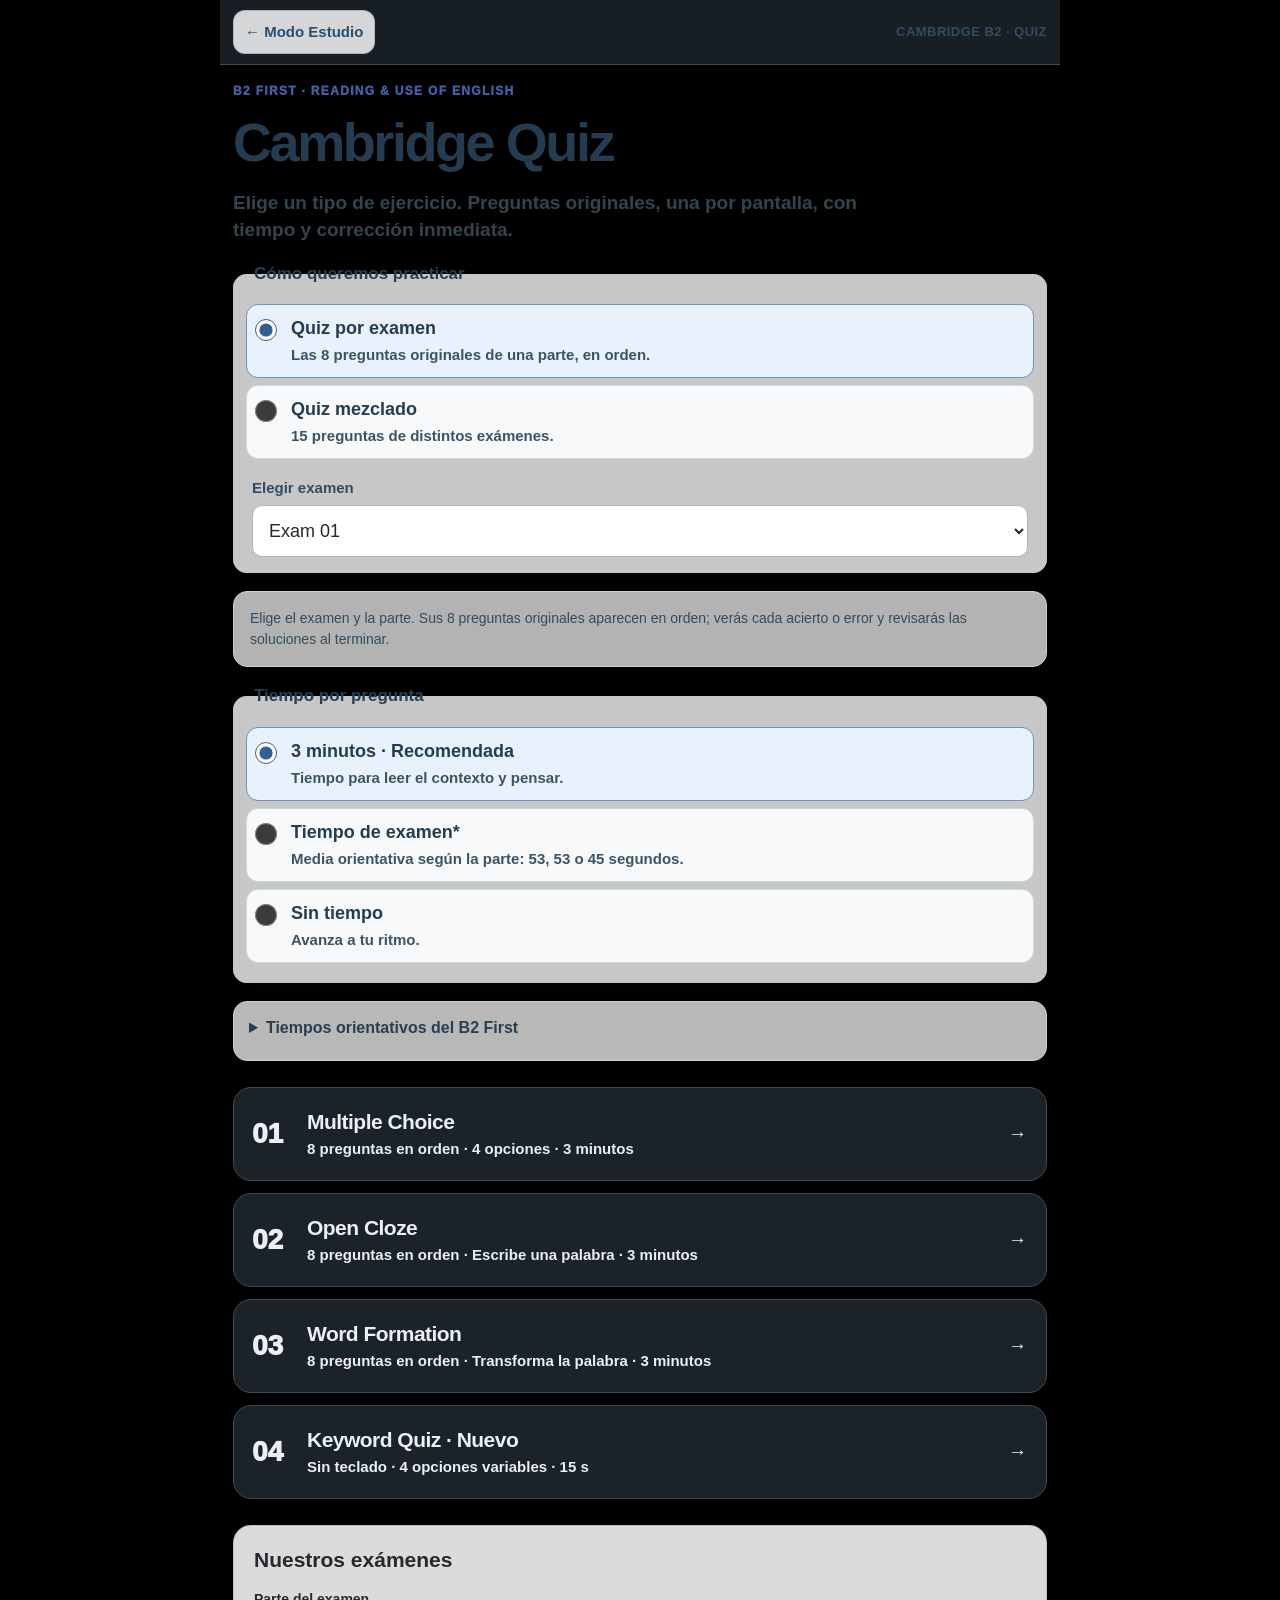
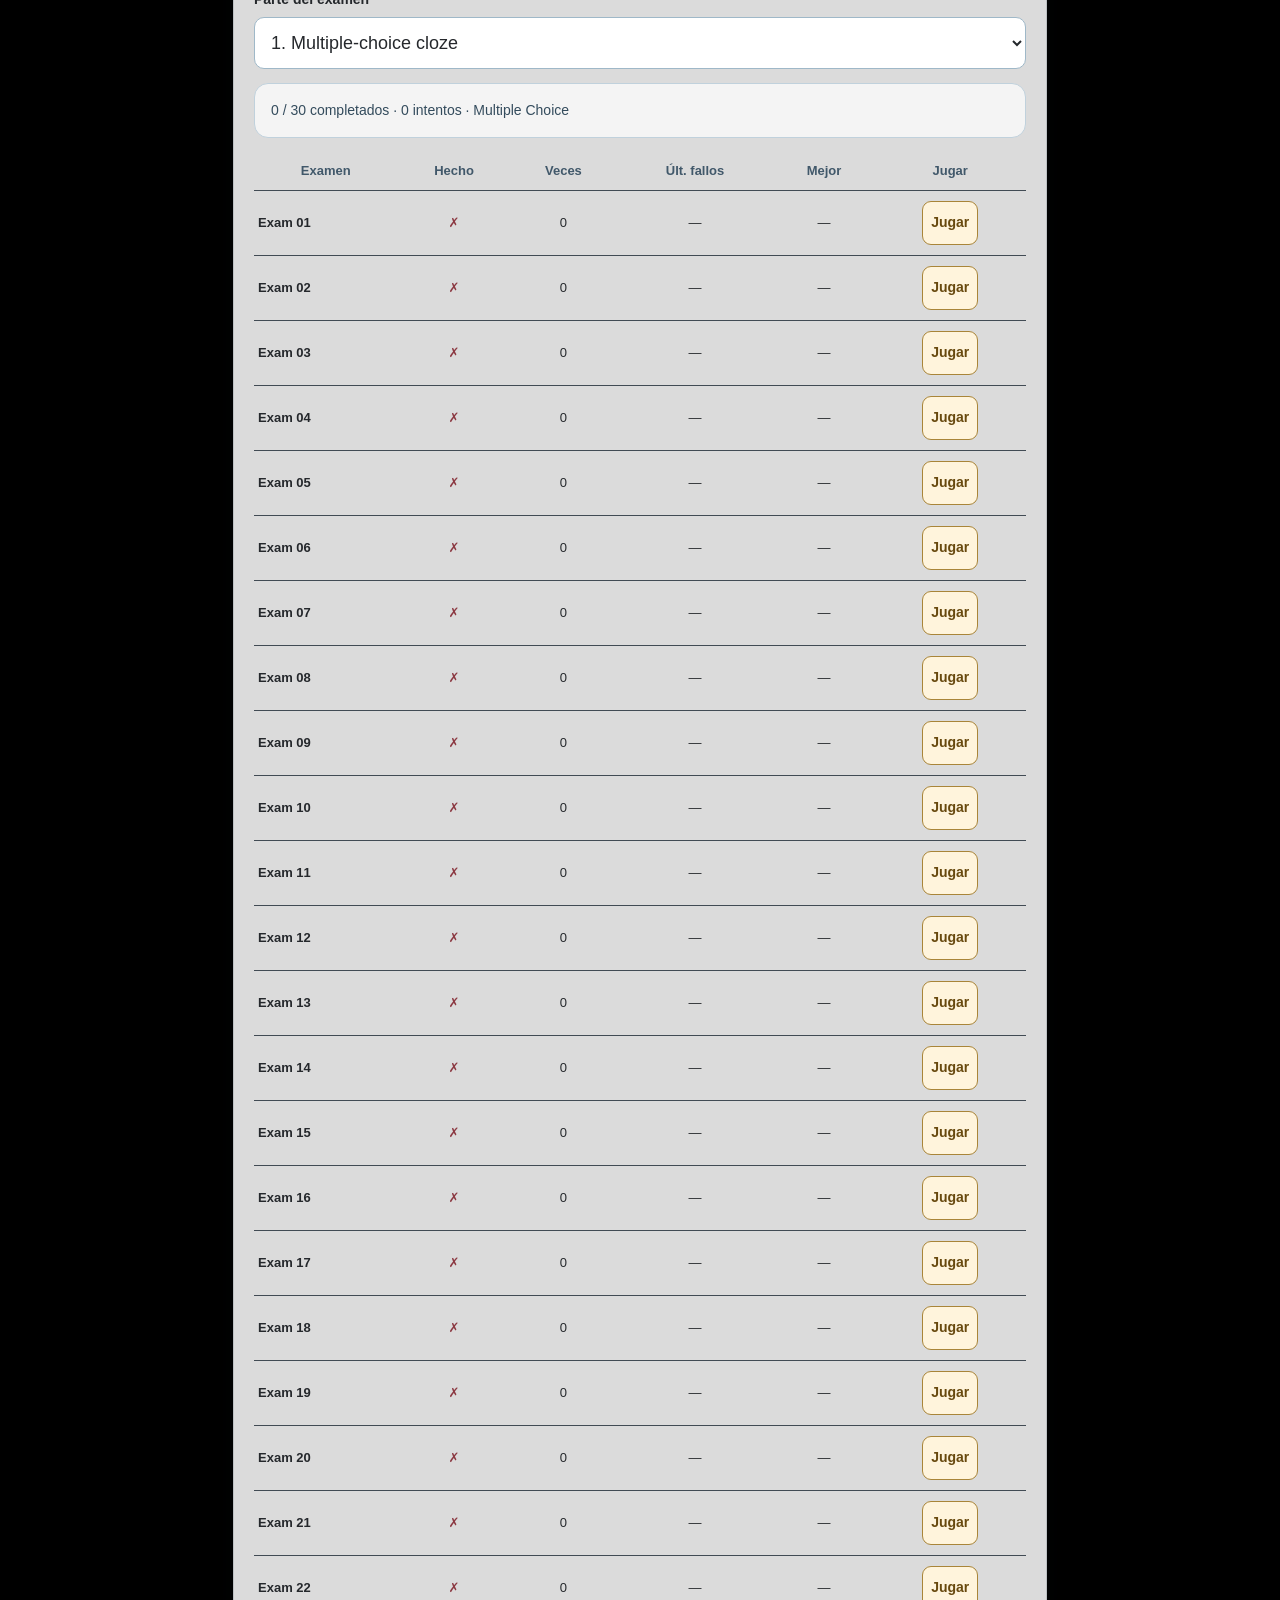
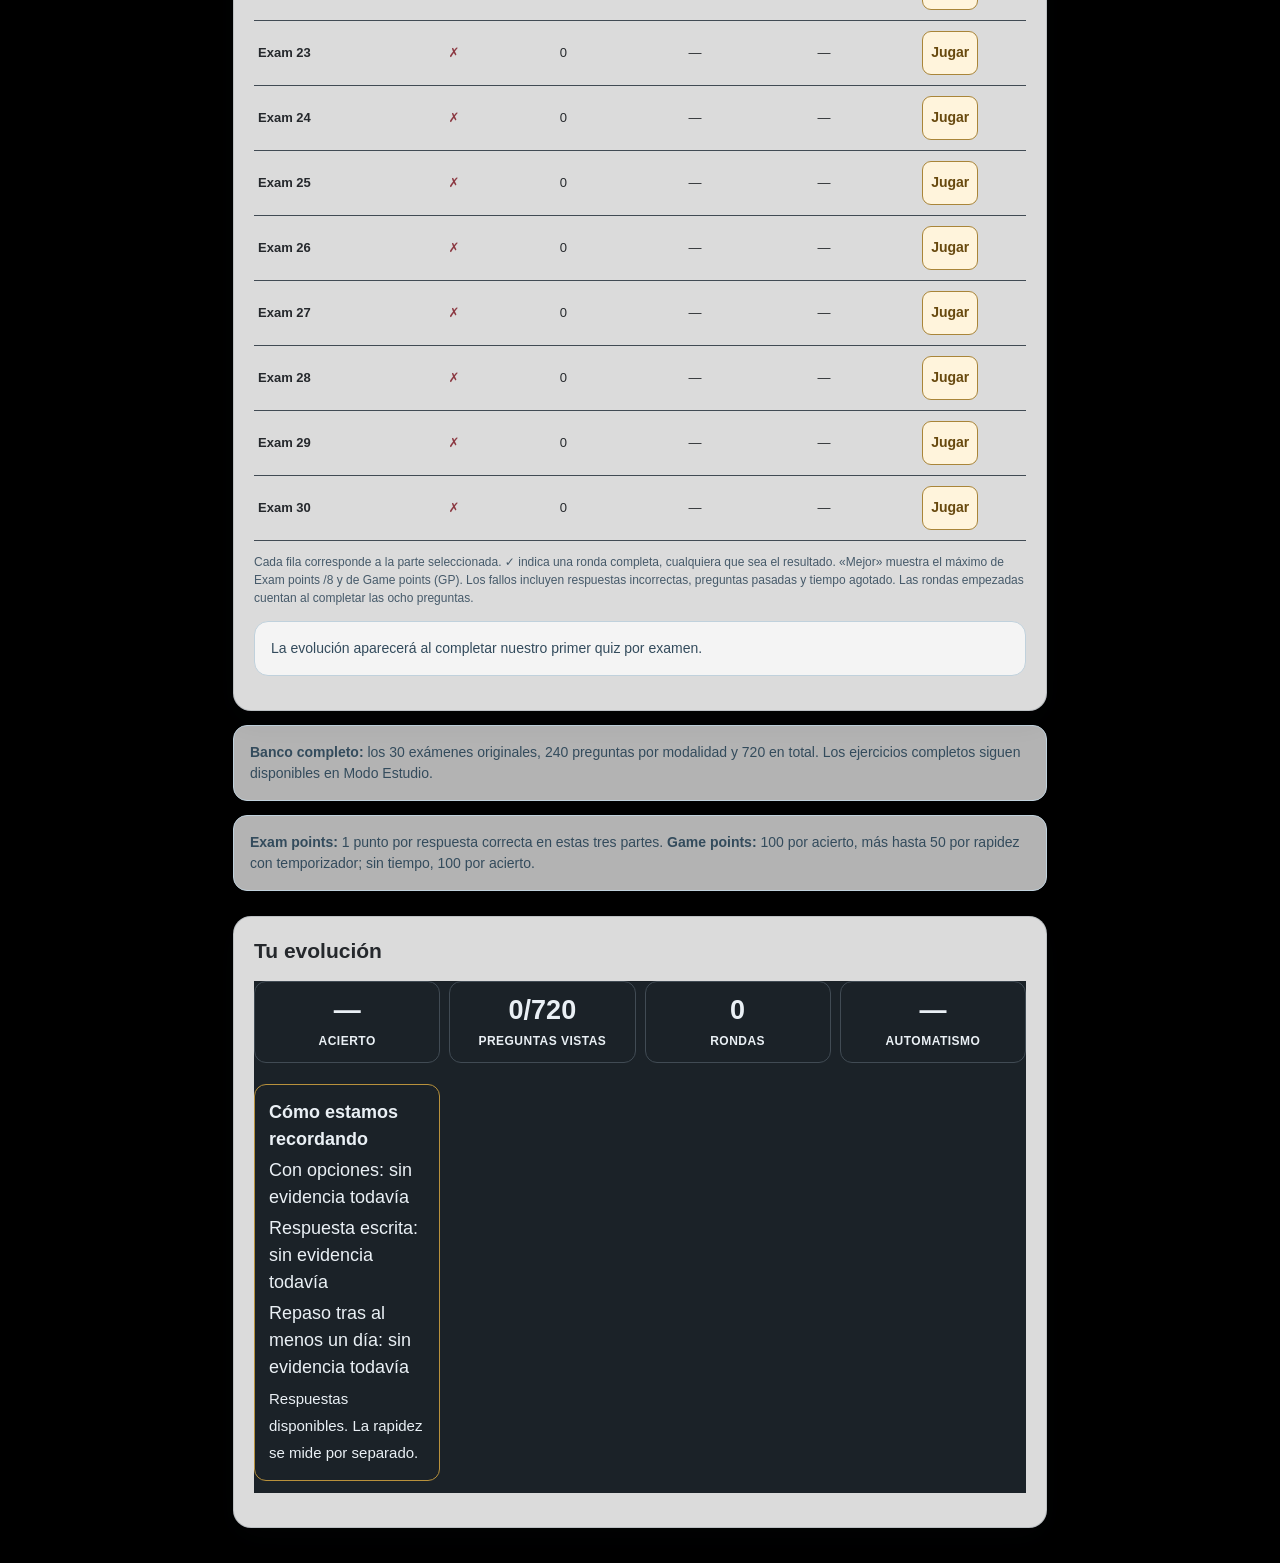
==== commit 07ffa197: "feat(ux): uniform Grammar header and Phrasal answers with dark dashboards v4.4" ====
--- a/cambridge-quiz.html
+++ b/cambridge-quiz.html
@@ -26,6 +26,7 @@
 <link rel="stylesheet" href="./nucleo-oled-shell.css?v=1.0.0">
 <link rel="stylesheet" href="./nucleo-quiz-refinement.css?v=4.1.0">
 <link rel="stylesheet" href="./cambridge-refinement-v42.css?v=4.2.0">
+<link rel="stylesheet" href="./nucleo-global-v44.css?v=4.4.0">
 </head>
 <body data-nucleo-game="cambridge">
 <div class="app">
--- a/nucleo-global-v44.css
+++ b/nucleo-global-v44.css
@@ -0,0 +1,356 @@
+/* Adrián Hub · Shared visual contract v4.4.
+ * Scoped to educational games; no scoring, answers, timing or storage code.
+ * Grammar Quest retains its working focus header and elapsed-time display.
+ */
+html:root body[data-nucleo-game] {
+ --n44-canvas:#000;
+ --n44-surface:#1B2228;
+ --n44-ink:#EAF0F5;
+ --n44-soft:#BAC8D2;
+ --n44-line:#414B54;
+ --n44-a:#BA8264;
+ --n44-b:#60AD9D;
+ --n44-c:#829DE2;
+ --n44-d:#B886C9;
+}
+/* One compact header: question number, live timer and existing exit/score controls.
+   Hide redundancies but preserve engine-owned countdown, combo and mode semantics. */
+html:root body[data-nucleo-game] #gameScreen:not(.hidden)>.top{
+ flex:0 0 auto!important;margin:0!important;padding:5px 12px 0!important;
+ min-height:0!important;height:auto!important;
+ background:transparent!important;border:0!important;box-shadow:none!important;
+}
+html:root body[data-nucleo-game] #gameScreen:not(.hidden)>.top .toprow,
+html:root body[data-nucleo-game] #gameScreen:not(.hidden)>.toprow{
+ display:flex!important;align-items:center!important;justify-content:space-between!important;
+ gap:8px!important;height:auto!important;min-height:44px!important;
+ padding:4px 7px!important;margin:0!important;
+ background:transparent!important;border:0!important;box-shadow:none!important;
+}
+html:root body[data-nucleo-game] #gameScreen:not(.hidden)>.top .toprow>.qnum,
+html:root body[data-nucleo-game] #gameScreen:not(.hidden)>.toprow>.qnum{
+ display:inline-flex!important;align-items:baseline!important;
+ flex:0 1 auto!important;gap:4px!important;
+ width:auto!important;min-width:0!important;margin:0!important;padding:0!important;
+}
+html:root body[data-nucleo-game] #gameScreen:not(.hidden) .toprow>.qnum>span:first-child{
+ display:none!important;
+}
+html:root body[data-nucleo-game] #gameScreen:not(.hidden) .toprow>.qnum>b{
+ font:800 22px/1 Roboto,system-ui,sans-serif!important;
+ color:var(--n44-ink)!important;
+}
+html:root body[data-nucleo-game] #gameScreen:not(.hidden) .toprow>.qnum>span{
+ font:700 14px/1.1 Roboto,system-ui,sans-serif!important;
+ color:var(--n44-soft)!important;
+}
+html:root body[data-nucleo-game] #gameScreen:not(.hidden) .toprow>.timer{
+ display:inline-flex!important;align-items:center!important;justify-content:center!important;
+ order:2!important;min-width:72px!important;width:auto!important;
+ height:38px!important;min-height:38px!important;max-height:38px!important;
+ padding:3px 9px!important;margin:0!important;
+ border:1px solid var(--n44-line)!important;border-radius:999px!important;
+ background:#141C22!important;background-image:none!important;
+ box-shadow:none!important;clip-path:none!important;opacity:1!important;
+ visibility:visible!important;transform:none!important;
+}
+html:root body[data-nucleo-game] #gameScreen:not(.hidden) .toprow>.timer::before,
+html:root body[data-nucleo-game] #gameScreen:not(.hidden) .toprow>.timer::after{
+ display:none!important;
+}
+html:root body[data-nucleo-game] #gameScreen:not(.hidden) .toprow>.timer>strong{
+ display:block!important;color:var(--n44-ink)!important;
+ font:800 18px/1 Roboto,system-ui,sans-serif!important;
+ font-variant-numeric:tabular-nums!important;
+}
+html:root body[data-nucleo-game] #gameScreen:not(.hidden) .toprow>.hudright{
+ display:flex!important;align-items:center!important;
+ width:auto!important;min-width:0!important;
+ flex:0 1 auto!important;justify-content:flex-end!important;
+ gap:5px!important;order:3!important;
+}
+html:root body[data-nucleo-game] #gameScreen:not(.hidden) .toprow .soundbtn,
+html:root body[data-nucleo-game] #gameScreen:not(.hidden) .toprow .leveltag,
+html:root body[data-nucleo-game] #gameScreen:not(.hidden) .toprow .level-target{
+ display:none!important;
+}
+html:root body[data-nucleo-game] #gameScreen:not(.hidden) .toprow #comboHud,
+html:root body[data-nucleo-game] #gameScreen:not(.hidden) .toprow #classClock{
+ color:var(--n44-soft)!important;font-size:13px!important;
+}
+html:root body[data-nucleo-game] #gameScreen:not(.hidden)>.segments,
+html:root body[data-nucleo-game] #gameScreen:not(.hidden)>.seconds-bar{
+ min-height:3px!important;height:3px!important;margin:1px 12px!important;
+ opacity:.5!important;
+}
+html:root body[data-nucleo-game] #gameScreen:not(.hidden)>.quiz-game-footer{
+ min-height:44px!important;padding:5px 12px!important;
+ background:transparent!important;color:var(--n44-ink)!important;
+ border-top:1px solid var(--n44-line)!important;
+}
+/* Phrasal Sprint's dark, colored-edge answer grammar, normalized for every 4-option set.
+   Preserve 5-choice Catalan exercises and Read First overlay controls. */
+html:root body[data-nucleo-game] #gameScreen:not(.hidden) #answers:has(>.answer:nth-child(4):last-child){
+ display:grid!important;grid-template-columns:repeat(2,minmax(0,1fr))!important;
+ gap:var(--ad-space-2,8px)!important;align-items:stretch!important;
+ min-width:0!important;
+}
+html:root body[data-nucleo-game] #gameScreen:not(.hidden) #answers:has(>.answer:nth-child(4):last-child)>.answer{
+ display:flex!important;align-items:center!important;justify-content:center!important;
+ width:100%!important;min-width:0!important;height:auto!important;
+ min-height:clamp(88px,14dvh,128px)!important;
+ padding:11px 9px!important;
+ background:color-mix(in srgb,var(--n44-edge,#617587) 9%,var(--n44-surface))!important;
+ background-image:none!important;border:2px solid var(--n44-edge,#617587)!important;
+ border-radius:12px!important;color:var(--n44-ink)!important;
+ font:760 clamp(18px,4.65vw,22px)/1.3 Roboto,"Segoe UI",sans-serif!important;
+ text-align:center!important;overflow-wrap:anywhere!important;
+ box-shadow:none!important;text-shadow:none!important;opacity:1!important;
+}
+html:root body[data-nucleo-game] #gameScreen:not(.hidden) #answers>.answer:nth-child(1){--n44-edge:var(--n44-a)}
+html:root body[data-nucleo-game] #gameScreen:not(.hidden) #answers>.answer:nth-child(2){--n44-edge:var(--n44-b)}
+html:root body[data-nucleo-game] #gameScreen:not(.hidden) #answers>.answer:nth-child(3){--n44-edge:var(--n44-c)}
+html:root body[data-nucleo-game] #gameScreen:not(.hidden) #answers>.answer:nth-child(4){--n44-edge:var(--n44-d)}
+html:root body[data-nucleo-game] #gameScreen:not(.hidden) #answers>.answer.good{
+ background:#153E32!important;border-color:#76D7A5!important;color:var(--n44-ink)!important;
+}
+html:root body[data-nucleo-game] #gameScreen:not(.hidden) #answers>.answer.bad{
+ background:#48212D!important;border-color:#E28B9B!important;color:var(--n44-ink)!important;
+}
+html:root body[data-nucleo-game] #gameScreen:not(.hidden) #answers>.answer.dim{
+ background:#192025!important;border-color:#53616C!important;color:#C3CDD5!important;opacity:1!important;
+}
+html:root body[data-nucleo-game] #gameScreen:not(.hidden) #answers>.answer:disabled{
+ pointer-events:none!important;
+}
+html:root body[data-nucleo-game] #gameScreen:not(.hidden) .question{
+ background:var(--n44-surface)!important;background-image:none!important;
+ border:1px solid var(--n44-line)!important;color:var(--n44-ink)!important;
+ border-radius:12px!important;box-shadow:none!important;
+}
+html:root body[data-nucleo-game] #gameScreen:not(.hidden) .question :is(h1,h2,h3,p,span,strong,b){
+ color:var(--n44-ink)!important;
+}
+/* Global dark reading and charts on dashboards, Coach and Study File.
+   Careful: inputs retain their own borders and important feedback colors. */
+html:root body[data-nucleo-game] :is(#startScreen,#statsScreen,#coachScreen,#errorsScreen,#endScreen,#resultScreen,#leagueScreen,#home,#stats,#statistics,#quizHome,#kqHome,#kqFinish,#courseNow)
+ :is(.adp-summary,.adp-card,.adp-note,.adp-chart,.hub-chart,.stats-focus-panel,.focus-panel,.chart-section,
+     .score-section,.score-chart,.chart-shell,.chart-card,.chart-container,.stats-grid,.metric,.card,
+     .coach-card,.coach-narrative,.mistake-card,.local-coach-hero,.error-lab,.error-detail,.error-coach-card,
+     .study-file,.study-card,.study-panel,.daily-key-card,.daily-key-face,.keyring-item,.key-slide,
+     .ai-handoff-card,.campaign-eta,.statusbox,.skillrow,.modal-card,.hc-modal-card,.score-modal-card){
+ background:var(--n44-surface)!important;background-image:none!important;
+ border-color:var(--n44-line)!important;color:var(--n44-ink)!important;
+ box-shadow:none!important;
+}
+html:root body[data-nucleo-game] :is(#statsScreen,#coachScreen,#errorsScreen,#startScreen,#endScreen,#resultScreen,#leagueScreen,#quizHome,#kqHome,#kqFinish)
+ :is(.adp-summary,.adp-card,.adp-note,.hub-chart,.adp-chart,.chart-section,.score-section,.coach-card,
+ .coach-narrative,.mistake-card,.local-coach-hero,.error-lab,.study-file,.daily-key-face,.keyring-item,
+ .campaign-eta,.statusbox,.skillrow,.metric,.card)
+ :is(h1,h2,h3,h4,h5,p,small,span,b,strong,em,li,label){
+ color:var(--n44-ink)!important;text-shadow:none!important;
+}
+html:root body[data-nucleo-game] :is(#statsScreen,#coachScreen,#errorsScreen,#quizHome,#kqHome)
+ :is(.hub-chart,.adp-chart,.adp-summary,.adp-card,.chart-section)
+ :is(button,a:not(.primary)){
+ background-color:#202A33!important;color:var(--n44-ink)!important;
+ border-color:#526473!important;
+}
+html:root body[data-nucleo-game] :is(#statsScreen,#coachScreen,#errorsScreen,#leagueScreen)
+ :is(svg,canvas){
+ background:var(--n44-surface)!important;border-radius:9px!important;
+}
+html:root body[data-nucleo-game] :is(#statsScreen,#coachScreen,#errorsScreen,#leagueScreen)
+ svg text{fill:var(--n44-ink)!important}
+/* Cambridge's essay/manuscript editor, HOTI course prose and canvas diagrams
+   are not quiz answers; preserve their content semantics while darkening containers. */
+html:root body[data-nucleo-game="hoti"] #gameCard .options > .option{
+ background:#1B2228!important;background-image:none!important;
+ border-color:#617587!important;color:#EAF0F5!important;
+ box-shadow:none!important;
+}
+html:root body[data-nucleo-game="hoti"] #gameCard .options>.option.correct{
+ background:#153E32!important;border-color:#76D7A5!important;
+}
+html:root body[data-nucleo-game="hoti"] #gameCard .options>.option.wrong{
+ background:#48212D!important;border-color:#E28B9B!important;
+}
+html:root body[data-nucleo-game="cambridge"] :is(#quizHome,#quizModes,#kqHome,#kqPlay,#quizPlay,#quizStats,#kqFinish)
+ :is(.mode,.question-panel,.solution-card,.kq-note,.kq-panel,.kq-rewrite,.metric,.stats-grid,.panel,.card){
+ background:#1B2228!important;background-image:none!important;
+ border-color:#414B54!important;color:#EAF0F5!important;
+ box-shadow:none!important;
+}
+html:root body[data-nucleo-game="cambridge"] :is(#quizHome,#quizModes,#kqHome,#kqPlay,#quizPlay,#quizStats,#kqFinish)
+ :is(.mode,.question-panel,.solution-card,.kq-note,.kq-panel,.kq-rewrite,.metric,.stats-grid,.panel,.card)
+ :is(h1,h2,h3,h4,b,strong,p,small,span){color:#EAF0F5!important}
+@media(max-height:700px){
+ html:root body[data-nucleo-game] #gameScreen:not(.hidden) .playfield{
+  padding:5px 11px!important;
+ }
+ html:root body[data-nucleo-game] #gameScreen:not(.hidden) #answers:has(>.answer:nth-child(4):last-child)>.answer{
+  min-height:78px!important;padding:8px 7px!important;
+ }
+}
+
+/* Audit round 2: dashboards previously contained pale medals, valuation,
+ * point totals, learner bands, JSON handoff panels and pale navigation actions. */
+html:root body[data-nucleo-game]
+ :is(.ad-medal-stat,.ai-valuation-box,.learning-score-box,.peer-box,.lp-homebar,
+     .lp-homecell,.error-session-handoff,.ald-score,.ad-medal-summary,
+     .readiness-box,.target-stats-section,.learning-target,.valoration-card,
+     .stats-summary,.rank-card,.streak-card,.daily-key-card){
+ background:#1B2228!important;background-image:none!important;
+ border-color:#414B54!important;color:#EAF0F5!important;
+ box-shadow:none!important;
+}
+html:root body[data-nucleo-game]
+ :is(.ad-medal-stat,.ai-valuation-box,.learning-score-box,.peer-box,.lp-homebar,
+     .lp-homecell,.error-session-handoff,.ald-score,.ad-medal-summary,
+     .readiness-box,.target-stats-section,.learning-target,.valoration-card,
+     .stats-summary,.rank-card,.streak-card,.daily-key-card)
+ :is(span,b,strong,p,small,em,li,h1,h2,h3,h4){
+ color:#EAF0F5!important;opacity:1!important;text-shadow:none!important;
+}
+html:root body[data-nucleo-game]
+ :is(#startScreen,#statsScreen,#coachScreen,#errorsScreen,#endScreen,#home,#stats,#statistics,#leagueScreen)
+ :is(.ghost,.secondary,.soft-btn,summary,.menu-btn){
+ background:#202A33!important;background-image:none!important;
+ color:#EAF0F5!important;border-color:#526473!important;
+}
+html:root body[data-nucleo-game]
+ :is(.peer-box,.ai-valuation-box,.learning-score-box,.ald-score)
+ :is(div,section,article):not(.chart-bar):not(.progress-fill):not(.fill){
+ background-color:#202A33!important;color:#EAF0F5!important;
+}
+html:root body[data-nucleo-game]
+ :is(.peer-box,.ai-valuation-box,.learning-score-box,.ald-score)
+ :is(label,span,small,b,strong,p){color:#EAF0F5!important;}
+/* HOTI0108: user's global no-light-card rule supersedes legacy course styling.
+ * Keep the original course structure, hierarchy and downloadable activities. */
+html:root body[data-nucleo-game="hoti"] #courseNow,
+html:root body[data-nucleo-game="hoti"] #courseNow :is(.course-now,.course-uf,.course-ud,.uf-introduction,
+ .course-unit,.course-block,.course-module,.course-lesson,.course-activity,.course-activity-card,
+ .course-next-block,.module-exam-card,.exam-confirmed,.exam-provisional,.course-summary,summary,
+ .uf-title,.ud-title,.course-content,.course-metadata,.course-map,.course-card,.ud-card,
+ .uf-status,.course-status){
+ background:#1B2228!important;background-image:none!important;
+ border-color:#414B54!important;color:#EAF0F5!important;box-shadow:none!important;
+}
+html:root body[data-nucleo-game="hoti"] #courseNow :is(h1,h2,h3,h4,h5,h6,p,span,small,
+ strong,b,em,label,li,summary,a){
+ color:#EAF0F5!important;text-shadow:none!important;opacity:1!important;
+}
+html:root body[data-nucleo-game="hoti"] #courseNow a{
+ text-decoration-color:#8DB7E5!important;
+}
+html:root body[data-nucleo-game="hoti"] #courseNow :is(.uf-status,.course-status){
+ background:#243445!important;color:#CDE4F8!important;border:1px solid #607B93!important;
+}
+
+/* Specificity guard against legacy #screen .panel .item light !important selectors. */
+html:root body[data-nucleo-game]
+ :is(#startScreen,#statsScreen,#coachScreen,#errorsScreen,#endScreen,#resultScreen,#home,#quizHome,#kqHome,#kqFinish,#courseNow,#examSetup,#stats)
+ :is(.ad-medal-stat,.ai-valuation-box,.learning-score-box,.peer-box,.lp-homebar,
+ .lp-homecell,.error-session-handoff,.ald-score,.readiness-box,.target-stats-section,
+ .course-final-test,.deadline-row,.progress-report,.learning-target,.ai-handoff-card,
+ .key-slide,.daily-key-card){
+ background:#1B2228!important;background-image:none!important;
+ color:#EAF0F5!important;border-color:#414B54!important;
+ box-shadow:none!important;
+}
+html:root body[data-nucleo-game]
+ :is(#startScreen,#statsScreen,#coachScreen,#errorsScreen,#endScreen,#resultScreen,#home,#quizHome,#kqHome,#kqFinish,#courseNow,#stats)
+ :is(.ad-medal-stat,.ai-valuation-box,.learning-score-box,.peer-box,.lp-homebar,
+ .lp-homecell,.error-session-handoff,.ald-score,.readiness-box,.target-stats-section,
+ .course-final-test,.deadline-row,.progress-report,.learning-target,.ai-handoff-card)
+ :is(div,span,small,b,strong,p,em,li,h1,h2,h3,h4,a){
+ color:#EAF0F5!important;text-shadow:none!important;
+}
+html:root body[data-nucleo-game]
+ :is(#startScreen,#statsScreen,#coachScreen,#errorsScreen,#endScreen,#resultScreen,#home,#quizHome,#kqHome,#courseNow)
+ :is(.panel,.paper,.medal-summary-host,.stat,.card) .ad-medal-stat{
+ background:#1B2228!important;background-image:none!important;
+ color:#EAF0F5!important;border-color:#414B54!important;box-shadow:none!important;
+}
+html:root body[data-nucleo-game]
+ :is(#startScreen,#statsScreen,#coachScreen,#errorsScreen,#endScreen,#home,#courseNow)
+ :is(.panel,.paper,.medal-summary-host,.card) .ad-medal-stat :is(span,small,b,em,strong){
+ color:#EAF0F5!important;
+}
+html:root body[data-nucleo-game="hoti"] #courseNow
+ :is(.course-final-test,.deadline-row,.deadline-calendar,.course-activity,.course-activity a){
+ background:#1B2228!important;background-image:none!important;
+ color:#EAF0F5!important;border-color:#414B54!important;
+}
+html:root body[data-nucleo-game="hoti"] #courseNow :is(.course-final-test,.deadline-row)
+ :is(div,span,small,b,strong,p,em,h2,h3,li){
+ color:#EAF0F5!important;
+}
+
+/* Final automated contrast audit: readiness, learning comparisons and HOTI actions. */
+html:root body[data-nucleo-game]
+ :is(#startScreen,#statsScreen,#home,#stats,#statistics,#courseNow)
+ :is(.next-campaign-box,.campaign-eta-mini,.readiness-box,.readiness-section,
+ .readiness-metrics,.readiness-panel,.learner-metrics,.course-final-test,.deadline-row){
+ background:#1B2228!important;background-image:none!important;
+ color:#EAF0F5!important;border-color:#414B54!important;
+ box-shadow:none!important;
+}
+html:root body[data-nucleo-game]
+ :is(#startScreen,#statsScreen,#home,#stats,#courseNow)
+ :is(.next-campaign-box,.campaign-eta-mini,.readiness-box,.readiness-section,.peer-box)
+ :is(h1,h2,h3,h4,p,span,b,strong,small,em,li){
+ color:#EAF0F5!important;
+}
+html:root body[data-nucleo-game]
+ :is(.peer-box,.ai-valuation-box,.learning-score-box,.lp-homebar,.readiness-box)
+ div:not([class]):not([style]){
+ background:#202A33!important;color:#EAF0F5!important;
+}
+html:root body[data-nucleo-game]
+ :is(.peer-box,.ai-valuation-box,.learning-score-box,.lp-homebar,.readiness-box)
+ div:not([class]):not([style]) :is(b,strong,span,small,p){
+ color:#EAF0F5!important;
+}
+html:root body[data-nucleo-game="hoti"]
+ :is(#openStats,.ql-history){
+ background:#202A33!important;background-image:none!important;
+ color:#EAF0F5!important;border:1px solid #526473!important;
+}
+
+/* Plain metric tiles inside the learner comparison use a legacy high-specificity pale rule. */
+html:root body[data-nucleo-game] :is(#startScreen,#statsScreen,#home,#stats,#statistics)
+ .peer-box .peer-values > div{
+ background:#202A33!important;background-image:none!important;
+ border:1px solid #414B54!important;color:#EAF0F5!important;
+ box-shadow:none!important;
+}
+html:root body[data-nucleo-game] :is(#startScreen,#statsScreen,#home,#stats,#statistics)
+ .peer-box .peer-values > div :is(b,strong,span,small){
+ color:#EAF0F5!important;
+}
+
+/* Deep specificity for adaptive learning comparison metrics, tested on all routes. */
+html:root body[data-nucleo-game] :is(#startScreen,#statsScreen)
+ .panel .peer-box .peer-values > div{
+ background:#202A33!important;background-image:none!important;
+ border-color:#414B54!important;color:#EAF0F5!important;
+}
+html:root body[data-nucleo-game] :is(#startScreen,#statsScreen)
+ .panel .peer-box .peer-values > div :is(b,strong,small,span){
+ color:#EAF0F5!important;
+}
+
+/* Classroom mode chips and Keyword Speak numeric input were the last pale controls. */
+html:root body[data-nucleo-game] :is(#startScreen,#home,#statsScreen)
+ :is(.chip,button.chip,#customTime){
+ background:#202A33!important;background-image:none!important;
+ color:#EAF0F5!important;border:1px solid #617181!important;
+ box-shadow:none!important;
+}
+html:root body[data-nucleo-game] :is(#startScreen,#home,#statsScreen)
+ :is(.chip,button.chip).active{
+ background:#284457!important;border-color:#8FC4E5!important;
+ color:#EAF0F5!important;
+}
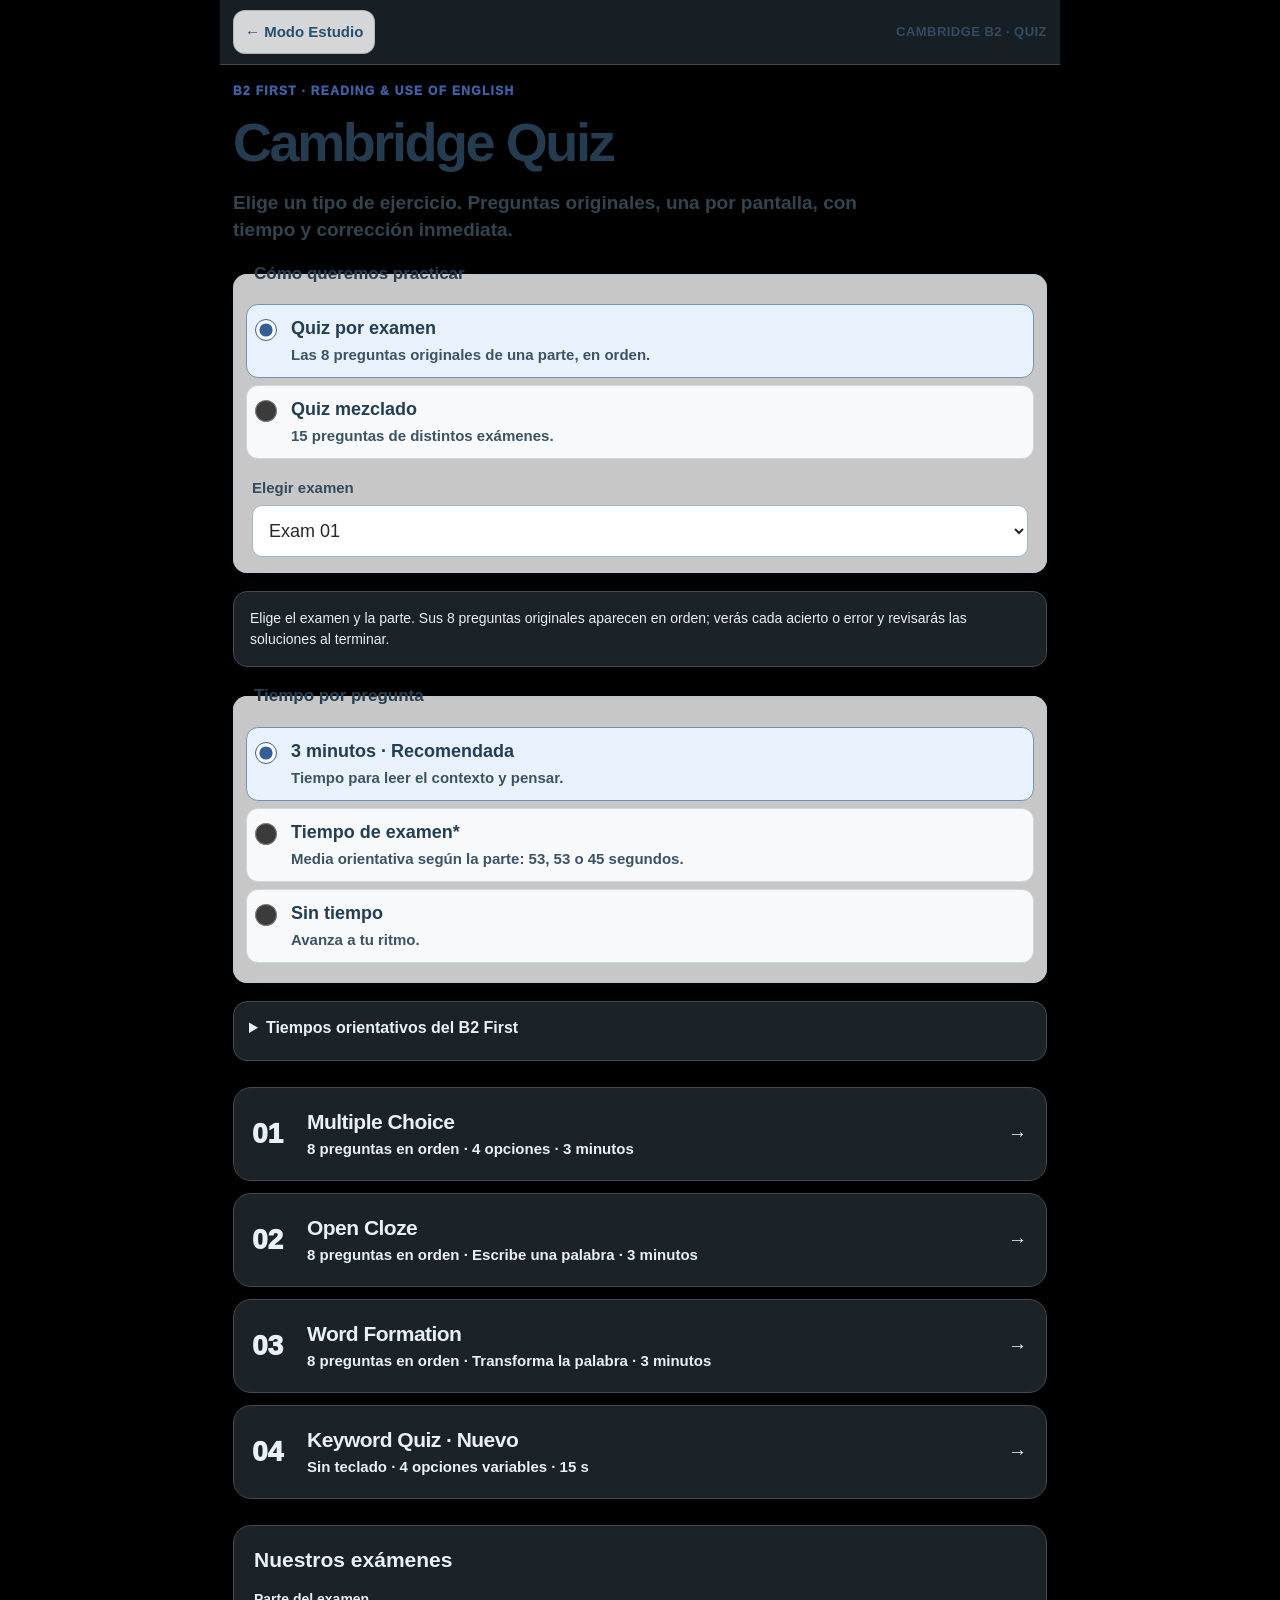
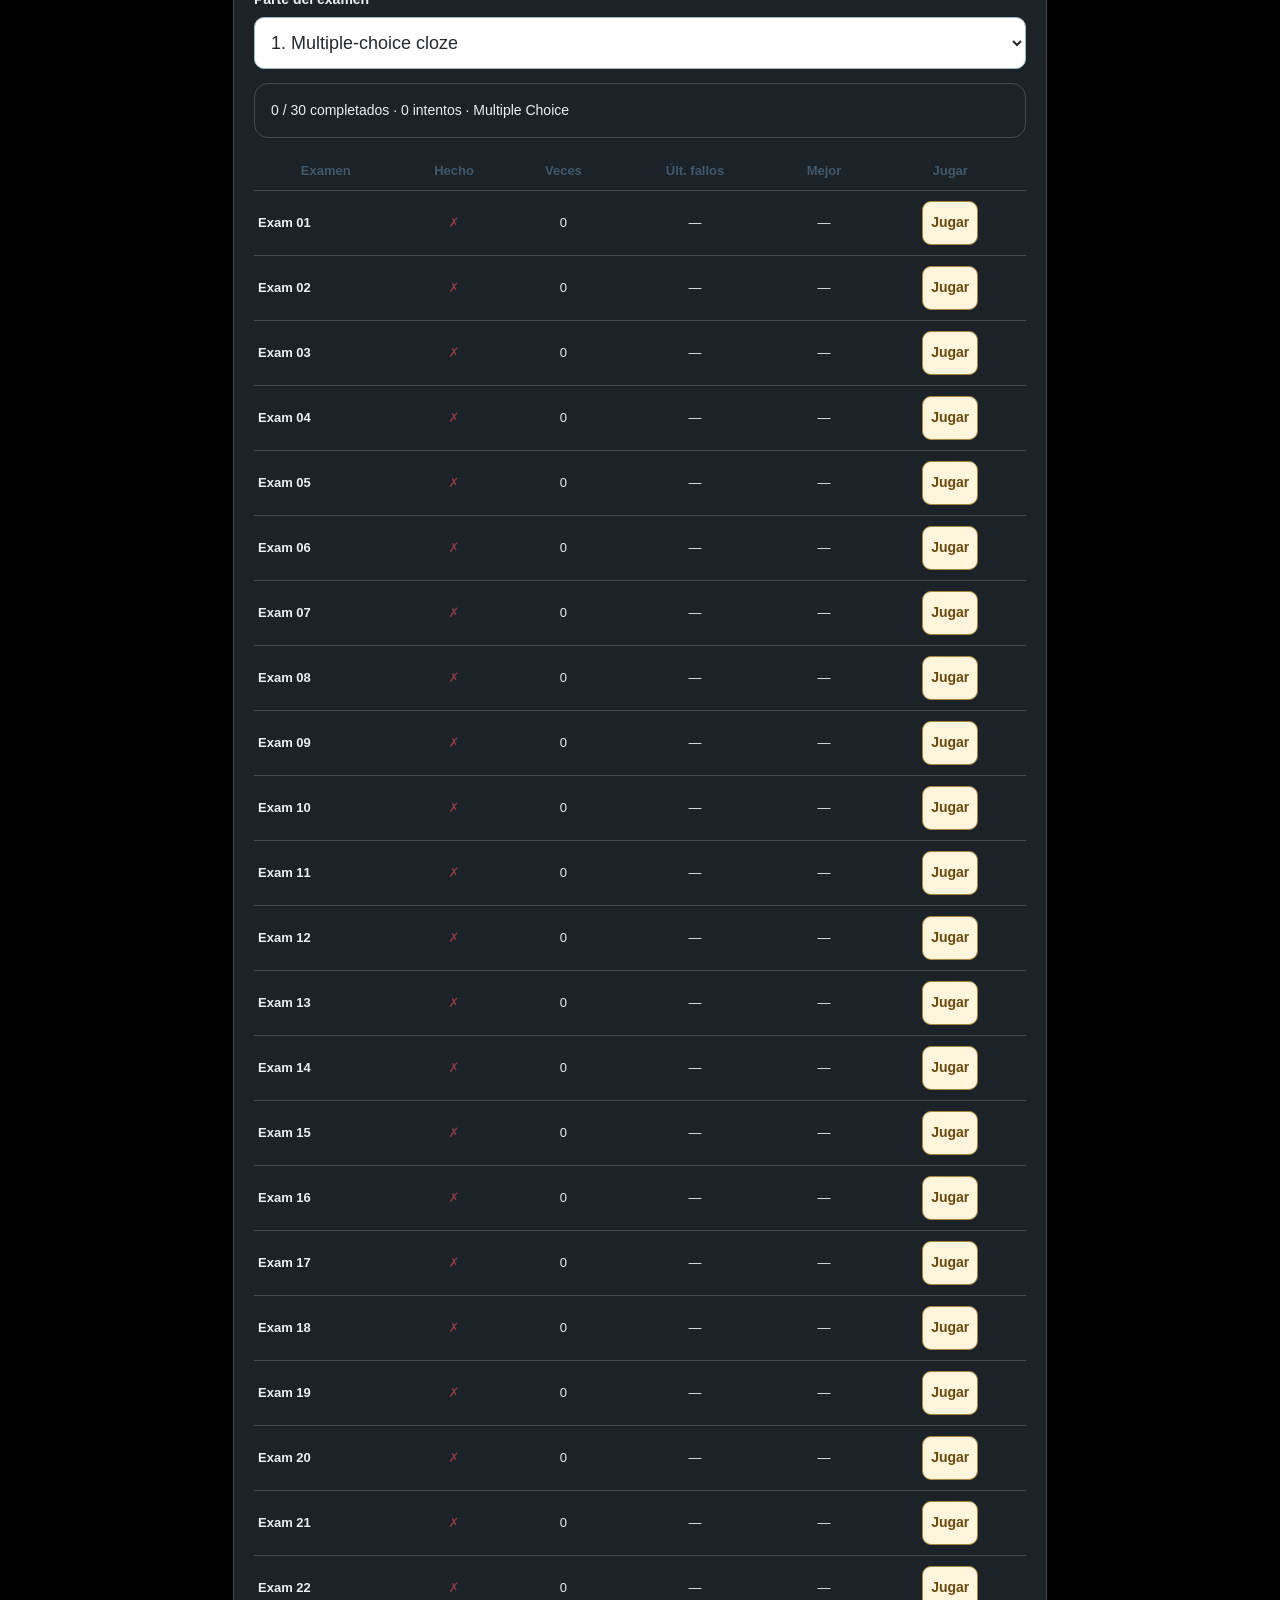
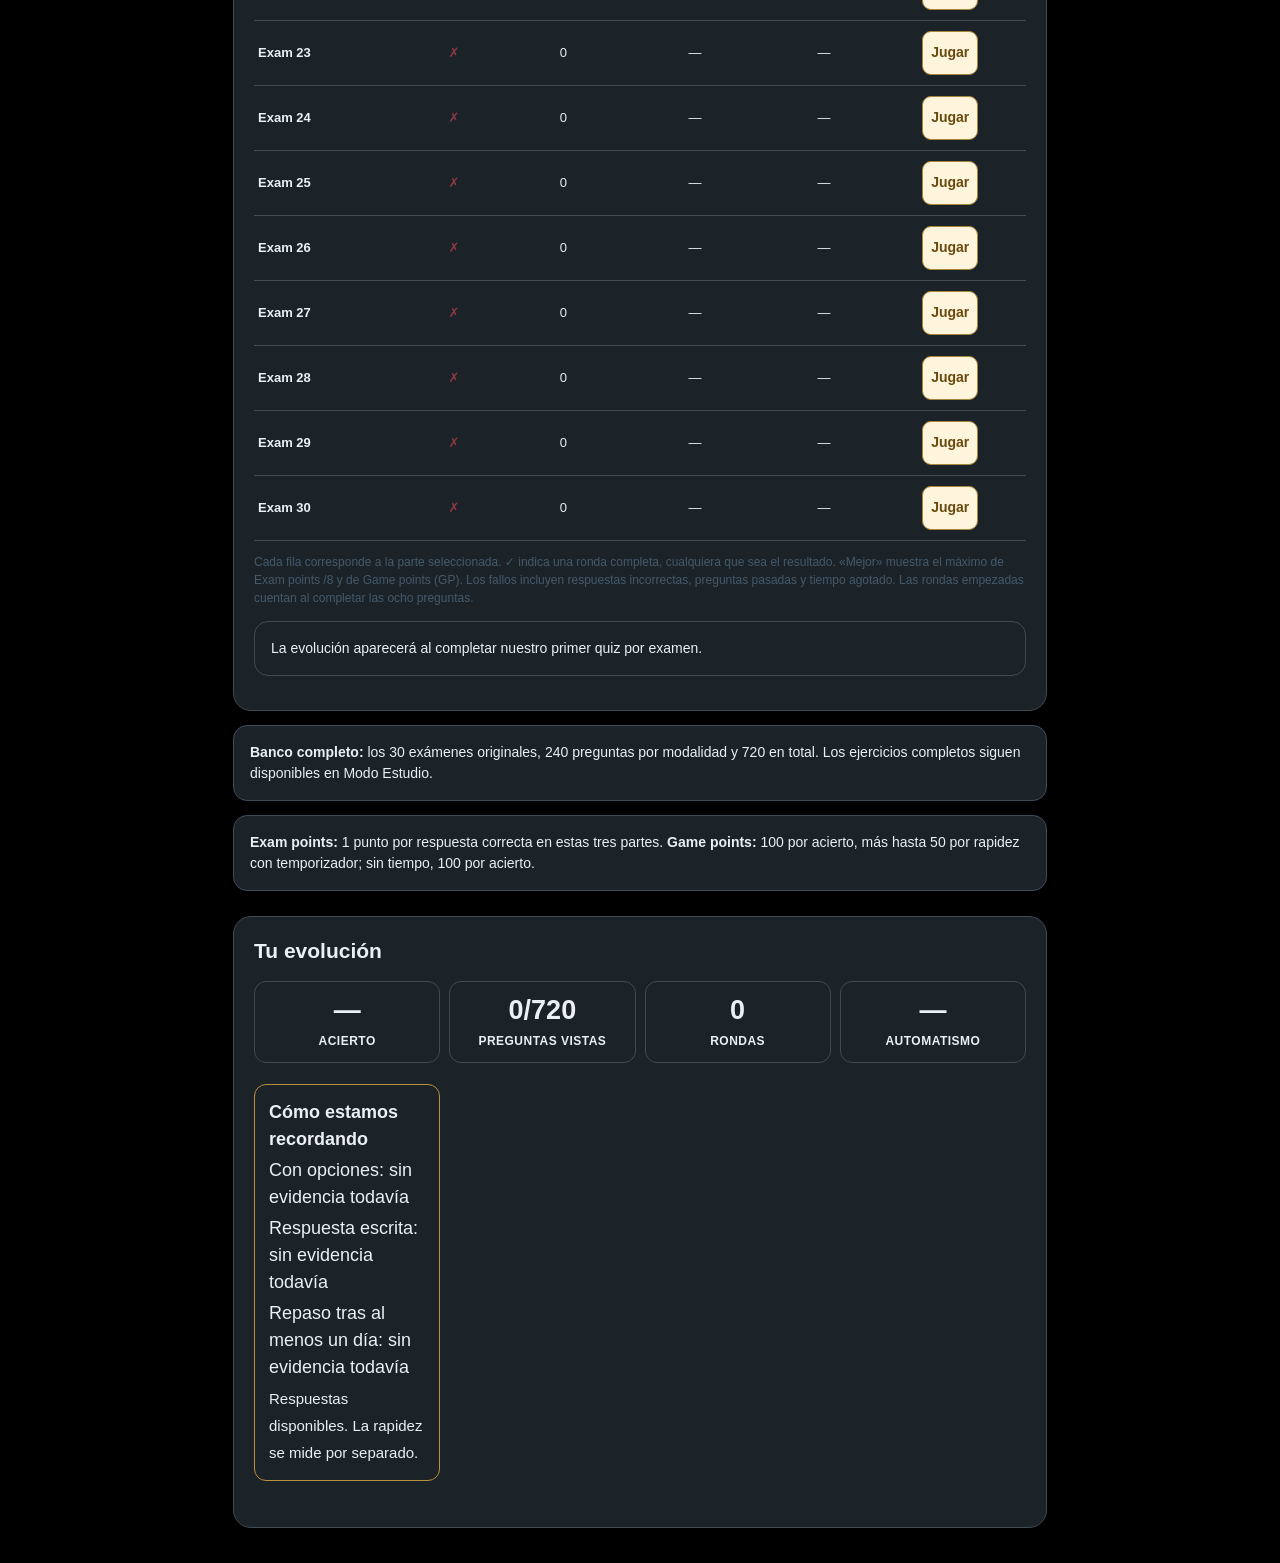
==== commit 00c5c7c9: "style: apply shared visual system v4.5 with numbered medals" ====
--- a/cambridge-quiz.html
+++ b/cambridge-quiz.html
@@ -26,7 +26,8 @@
 <link rel="stylesheet" href="./nucleo-oled-shell.css?v=1.0.0">
 <link rel="stylesheet" href="./nucleo-quiz-refinement.css?v=4.1.0">
 <link rel="stylesheet" href="./cambridge-refinement-v42.css?v=4.2.0">
-<link rel="stylesheet" href="./nucleo-global-v44.css?v=4.4.0">
+<link rel="stylesheet" href="./nucleo-global-v44.css?v=4.4.1">
+<link rel="stylesheet" href="./nucleo-global-v45.css?v=4.5.0">
 </head>
 <body data-nucleo-game="cambridge">
 <div class="app">
--- a/nucleo-global-v44.css
+++ b/nucleo-global-v44.css
@@ -354,3 +354,96 @@
  background:#284457!important;border-color:#8FC4E5!important;
  color:#EAF0F5!important;
 }
+
+/* UX correction after production screenshot audit.
+   The global utility toolbar is OUTSIDE #gameScreen in 4 quiz applications.
+   Earlier rules only targeted descendants of #gameScreen, leaving it visible.
+   Preserve toolbar and its JSON functions outside an active game. */
+html:root body[data-nucleo-game]:has(#gameScreen:not(.hidden)) > .adrian-tools{
+ display:none!important;
+}
+/* The answer-stage progress ticks live inside .playfield, not directly under
+   #gameScreen. Hide only decorative ticks, never engine-owned timer state. */
+html:root body[data-nucleo-game] #gameScreen:not(.hidden)
+ :is(.segments-bottom,.seconds-bar,.segments:not(.segment-buttons)){
+ display:none!important;
+}
+/* The previous layouts center the entire quiz in a tall flex region.
+   Place the question directly below the compact header on all 4-choice games. */
+html:root body[data-nucleo-game] #gameScreen:not(.hidden){
+ justify-content:flex-start!important;
+ min-height:100dvh!important;
+ height:100dvh!important;
+ overflow:hidden!important;
+}
+html:root body[data-nucleo-game] #gameScreen:not(.hidden)>.playfield{
+ box-sizing:border-box!important;
+ flex:1 1 auto!important;
+ min-height:0!important;
+ width:100%!important;
+ margin:0!important;
+ justify-content:flex-start!important;
+ align-content:flex-start!important;
+ align-items:stretch!important;
+ padding:clamp(14px,4dvh,34px) 12px 8px!important;
+ overflow-y:auto!important;
+ overscroll-behavior:contain!important;
+}
+html:root body[data-nucleo-game] #gameScreen:not(.hidden)>.playfield>.focus-stack{
+ margin:0 auto!important;
+ align-self:stretch!important;
+ width:100%!important;
+ max-width:520px!important;
+}
+html:root body[data-nucleo-game] #gameScreen:not(.hidden)>.playfield>.question,
+html:root body[data-nucleo-game] #gameScreen:not(.hidden)>.playfield>.answer-stage,
+html:root body[data-nucleo-game] #gameScreen:not(.hidden)>.playfield> #answers{
+ flex:0 0 auto!important;
+}
+/* Footer remains available and visible for points and EXIT. Global controls
+   are hidden only during play, and all their actions still exist on menus. */
+html:root body[data-nucleo-game] #gameScreen:not(.hidden)>.quiz-game-footer{
+ flex:0 0 auto!important;
+ min-height:46px!important;
+ height:auto!important;
+ padding:6px 12px max(9px,env(safe-area-inset-bottom))!important;
+}
+/* Maintain compact but comfortable 2x2 buttons: different text lengths may wrap. */
+@media(max-height:700px){
+ html:root body[data-nucleo-game] #gameScreen:not(.hidden)>.playfield{
+  padding:9px 10px 5px!important;
+ }
+}
+
+/* Final cascade correction: legacy #segments selectors had higher specificity
+   and still painted the lower dotted strip. The timer remains functional. */
+html:root body[data-nucleo-game] #gameScreen:not(.hidden) #segments.segments,
+html:root body[data-nucleo-game] #gameScreen:not(.hidden) .playfield #segments,
+html:root body[data-nucleo-game] #gameScreen:not(.hidden) > #segments {
+ display:none!important;
+ height:0!important;
+ min-height:0!important;
+ margin:0!important;
+ padding:0!important;
+ visibility:hidden!important;
+}
+/* Guarantee readable live time digits when the old .nucleo-clock-hidden rules win. */
+html:root body[data-nucleo-game] #gameScreen:not(.hidden) #timer #timerText {
+ color:#EAF0F5!important;
+ opacity:1!important;
+ text-shadow:none!important;
+}
+/* Restore the same dark score-chip visual as Grammar in footer-bearing games. */
+html:root body[data-nucleo-game] #gameScreen:not(.hidden) .quiz-game-footer
+ :is(#languagePointsHud,.lp-game-score,#pointsHud.points) {
+ background:#1B2228!important;
+ background-image:none!important;
+ color:#EAF0F5!important;
+ border:1px solid #414B54!important;
+ box-shadow:none!important;
+}
+html:root body[data-nucleo-game] #gameScreen:not(.hidden) .quiz-game-footer
+ :is(#languagePointsHud,.lp-game-score,#pointsHud.points)
+ :is(.lp-game-main,b,small,strong,span){
+ color:#EAF0F5!important;
+}
--- a/nucleo-global-v45.css
+++ b/nucleo-global-v45.css
@@ -0,0 +1,153 @@
+/* Núcleo visual v4.5 — canonical additive CSS for all educational PWAs.
+   Layout only: never change scoring, clocks, answers, data, JSON or persistence. */
+html:root body[data-nucleo-game] {
+  --n45-bg:#000000;--n45-card:#1B2228;--n45-border:#414B54;
+  --n45-text:#EAF0F5;--n45-muted:#C3CED7;
+}
+html:root body[data-nucleo-game]
+:is(#startScreen,#statsScreen,#coachScreen,#leagueScreen,#errorsScreen,
+#endScreen,#resultScreen,#gameScreen,#home,#stats,#statistics,
+#quizHome,#quizModes,#quizPlay,#quizStats,#kqHome,#kqPlay,#kqFinish) {
+  background-color:var(--n45-bg)!important;
+  background-image:none!important;
+  color:var(--n45-text)!important;
+}
+html:root body[data-nucleo-game] :is(#startScreen,#statsScreen,#coachScreen,
+#leagueScreen,#errorsScreen,#endScreen,#resultScreen,#quizHome,#quizModes,
+#quizPlay,#quizStats,#kqHome,#kqPlay,#kqFinish)
+:is(.panel,.section,.card,.metric,.coach-card,.stats-panel,.finish-panel,
+.question-panel,.solution-card,.mode,.stats-grid,.scoreboard span,
+.chart-shell,.bank-note,.timing-advice,.error-lab,.statusbox) {
+  background-color:var(--n45-card)!important;
+  background-image:none!important;
+  border-color:var(--n45-border)!important;
+  color:var(--n45-text)!important;
+  box-shadow:none!important;
+}
+/* Identical count-only circular medals everywhere; sourced from existing ledger.
+   Existing labels remain available in title/ARIA instead of visually repeating them. */
+html:root body[data-nucleo-game] .ad-medal-strip {
+  display:flex!important;align-items:center!important;justify-content:center!important;
+  flex-wrap:wrap!important;gap:7px!important;margin:8px 0!important;
+}
+html:root body[data-nucleo-game] .ad-medal-strip .ad-medal-stat {
+  box-sizing:border-box!important;position:relative!important;
+  display:grid!important;place-items:center!important;
+  flex:0 0 34px!important;width:34px!important;height:34px!important;
+  min-width:34px!important;max-width:34px!important;min-height:34px!important;
+  margin:0!important;padding:0!important;border-radius:50%!important;
+  border:1.5px solid var(--ach,#414B54)!important;
+  background:var(--n45-card)!important;background-image:none!important;
+  opacity:1!important;filter:none!important;box-shadow:none!important;
+}
+html:root body[data-nucleo-game] .ad-medal-strip .ad-medal-stat > i {
+  box-sizing:border-box!important;display:grid!important;place-items:center!important;
+  width:100%!important;height:100%!important;min-width:0!important;
+  flex:none!important;border:0!important;border-radius:50%!important;
+  margin:0!important;padding:0!important;background:transparent!important;
+  color:var(--n45-text)!important;text-shadow:none!important;box-shadow:none!important;
+  font:650 14px/1 Roboto,system-ui,sans-serif!important;font-variant-numeric:tabular-nums!important;
+}
+html:root body[data-nucleo-game] .ad-medal-strip .ad-medal-stat > b {
+  display:none!important;
+}
+html:root body[data-nucleo-game] .ad-medal-strip .ad-medal-stat-star {
+  --ach:#E7BF57!important;
+}
+html:root body[data-nucleo-game] .ad-medal-strip .ad-medal-stat-star > i {
+  display:none!important;
+}
+html:root body[data-nucleo-game] .ad-medal-strip .ad-medal-stat-star > b {
+  box-sizing:border-box!important;display:grid!important;place-items:center!important;
+  width:100%!important;height:100%!important;margin:0!important;padding:0!important;
+  background:transparent!important;
+}
+html:root body[data-nucleo-game] .ad-medal-strip .ad-medal-stat-star > b > em {
+  display:block!important;min-width:0!important;margin:0!important;padding:0!important;
+  border:0!important;border-radius:0!important;background:none!important;
+  color:var(--n45-text)!important;text-shadow:none!important;
+  font:650 14px/1 Roboto,system-ui,sans-serif!important;
+  font-variant-numeric:tabular-nums!important;
+}
+html:root body[data-nucleo-game] .ad-medal-strip .ad-medal-stat-star::after {
+  content:"★";position:absolute;right:-3px;top:-6px;
+  font:850 10px/1 system-ui,sans-serif;color:#E7BF57;
+  text-shadow:0 1px 2px #000;pointer-events:none;
+}
+/* Same restrained medal size on the level result screens. */
+html:root body[data-nucleo-game] .ad-achievement .ad-medal {
+  width:34px!important;height:34px!important;min-width:34px!important;
+  flex:0 0 34px!important;border:1.5px solid var(--ach,#414B54)!important;
+  background:var(--n45-card)!important;box-shadow:none!important;
+}
+html:root body[data-nucleo-game] .ad-achievement .ad-medal::before,
+html:root body[data-nucleo-game] .ad-achievement .ad-medal::after {display:none!important}
+html:root body[data-nucleo-game] .ad-achievement .ad-medal i {
+  font:650 14px/1 Roboto,system-ui,sans-serif!important;color:var(--n45-text)!important;
+}
+/* Skill League: percent is a separate, readable grid cell, never over the track. */
+html:root body[data-nucleo-game] :is(#statsScreen,#leagueScreen,#coachScreen,#endScreen)
+ .skillrow .pct {
+  box-sizing:border-box!important;display:block!important;position:relative!important;
+  z-index:1!important;min-width:0!important;margin:0!important;padding:0!important;
+  color:#EAF0F5!important;opacity:1!important;background:transparent!important;
+  font:600 13px/1.35 Roboto,system-ui,sans-serif!important;
+  font-variant-numeric:tabular-nums!important;text-align:right!important;
+  white-space:nowrap!important;text-shadow:none!important;
+}
+html:root body[data-nucleo-game] .skillrow .track {
+  position:relative!important;min-width:0!important;
+  background:#2A333A!important;overflow:hidden!important;
+}
+@media(max-width:520px){
+  html:root body[data-nucleo-game] :is(#statsScreen,#leagueScreen,#coachScreen,#endScreen)
+   .skillrow {grid-template-columns:64px minmax(0,1fr) minmax(47px,.7fr) 44px!important}
+}
+@media(max-width:360px){
+  html:root body[data-nucleo-game] :is(#statsScreen,#leagueScreen,#coachScreen,#endScreen)
+   .skillrow {grid-template-columns:57px minmax(0,1fr) minmax(42px,.65fr) 44px!important;gap:5px!important}
+}
+/* Cambridge multiple-choice and passage reading share the same dark palette.
+   Keep marked answers, keyboard input and correct/incorrect states distinct. */
+html:root body[data-nucleo-game="cambridge"] :is(#quizPlay,#kqPlay,#quizStats)
+ :is(.passage,.solution-snippet,.question-panel,.solutions-panel,.feedback,.scoreboard span) {
+  background:var(--n45-card)!important;background-image:none!important;
+  border-color:var(--n45-border)!important;color:var(--n45-text)!important;
+}
+html:root body[data-nucleo-game="cambridge"] :is(#quizPlay,#kqPlay)
+ :is(.passage,.solution-snippet) :is(p,span,em,strong,b):not(mark) {
+  color:var(--n45-text)!important;
+}
+html:root body[data-nucleo-game="cambridge"] #quizPlay
+ :is(.passage mark,.base-word) {
+  background:#443B24!important;color:#FFE4A0!important;
+  outline-color:#BE9B4B!important;
+}
+html:root body[data-nucleo-game="cambridge"] #quizPlay
+ :is(.option-btn:not(.chosen),.plain-back,.soft-btn) {
+  background:var(--n45-card)!important;background-image:none!important;
+  border-color:var(--n45-border)!important;color:var(--n45-text)!important;
+}
+html:root body[data-nucleo-game="cambridge"] #quizPlay
+ :is(.answer-input:not(.is-correct):not(.is-incorrect),
+ .inline-answer-input:not(.is-correct):not(.is-incorrect)) {
+  background:var(--n45-card)!important;color:var(--n45-text)!important;
+  border:2px solid #748796!important;
+}
+html:root body[data-nucleo-game="cambridge"] :is(#quizPlay,#kqPlay)
+ :is(.option-btn,.question-panel,.mode) :is(b,small,strong,span,p) {
+  color:var(--n45-text)!important;
+}
+/* Keep focus and feedback visible, including reduced-motion preferences. */
+html:root body[data-nucleo-game] :is(.ad-medal-stat,.skillrow .pct) {
+  letter-spacing:normal!important;
+}
+
+/* Category color must outrank the legacy dashboard border-color !important. */
+html:root body[data-nucleo-game]
+:is(#startScreen,#statsScreen,#coachScreen,#leagueScreen,#errorsScreen,
+#endScreen,#resultScreen,#home,#stats,#statistics,#quizHome,#quizModes,
+#quizPlay,#quizStats,#kqHome,#kqPlay,#kqFinish,#courseNow)
+.ad-medal-strip .ad-medal-stat {
+  border-color:var(--ach,#414B54)!important;
+}
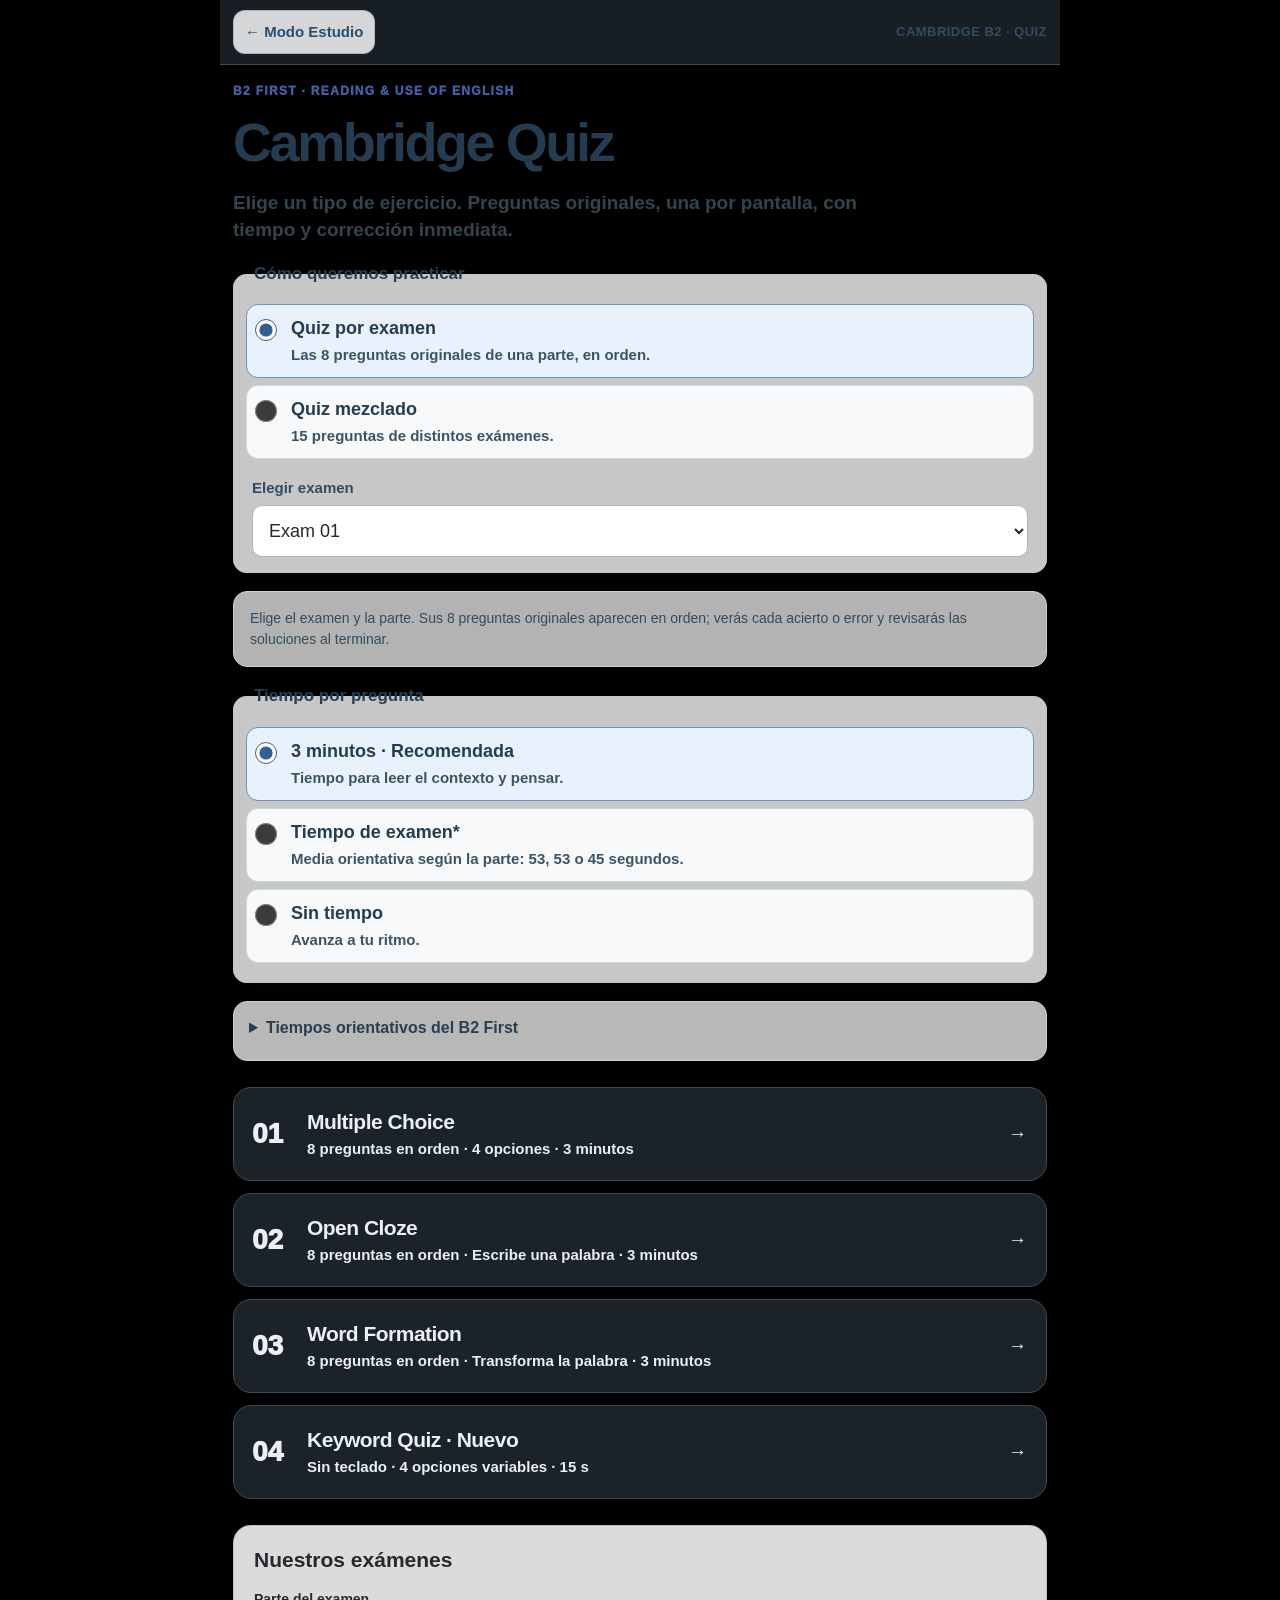
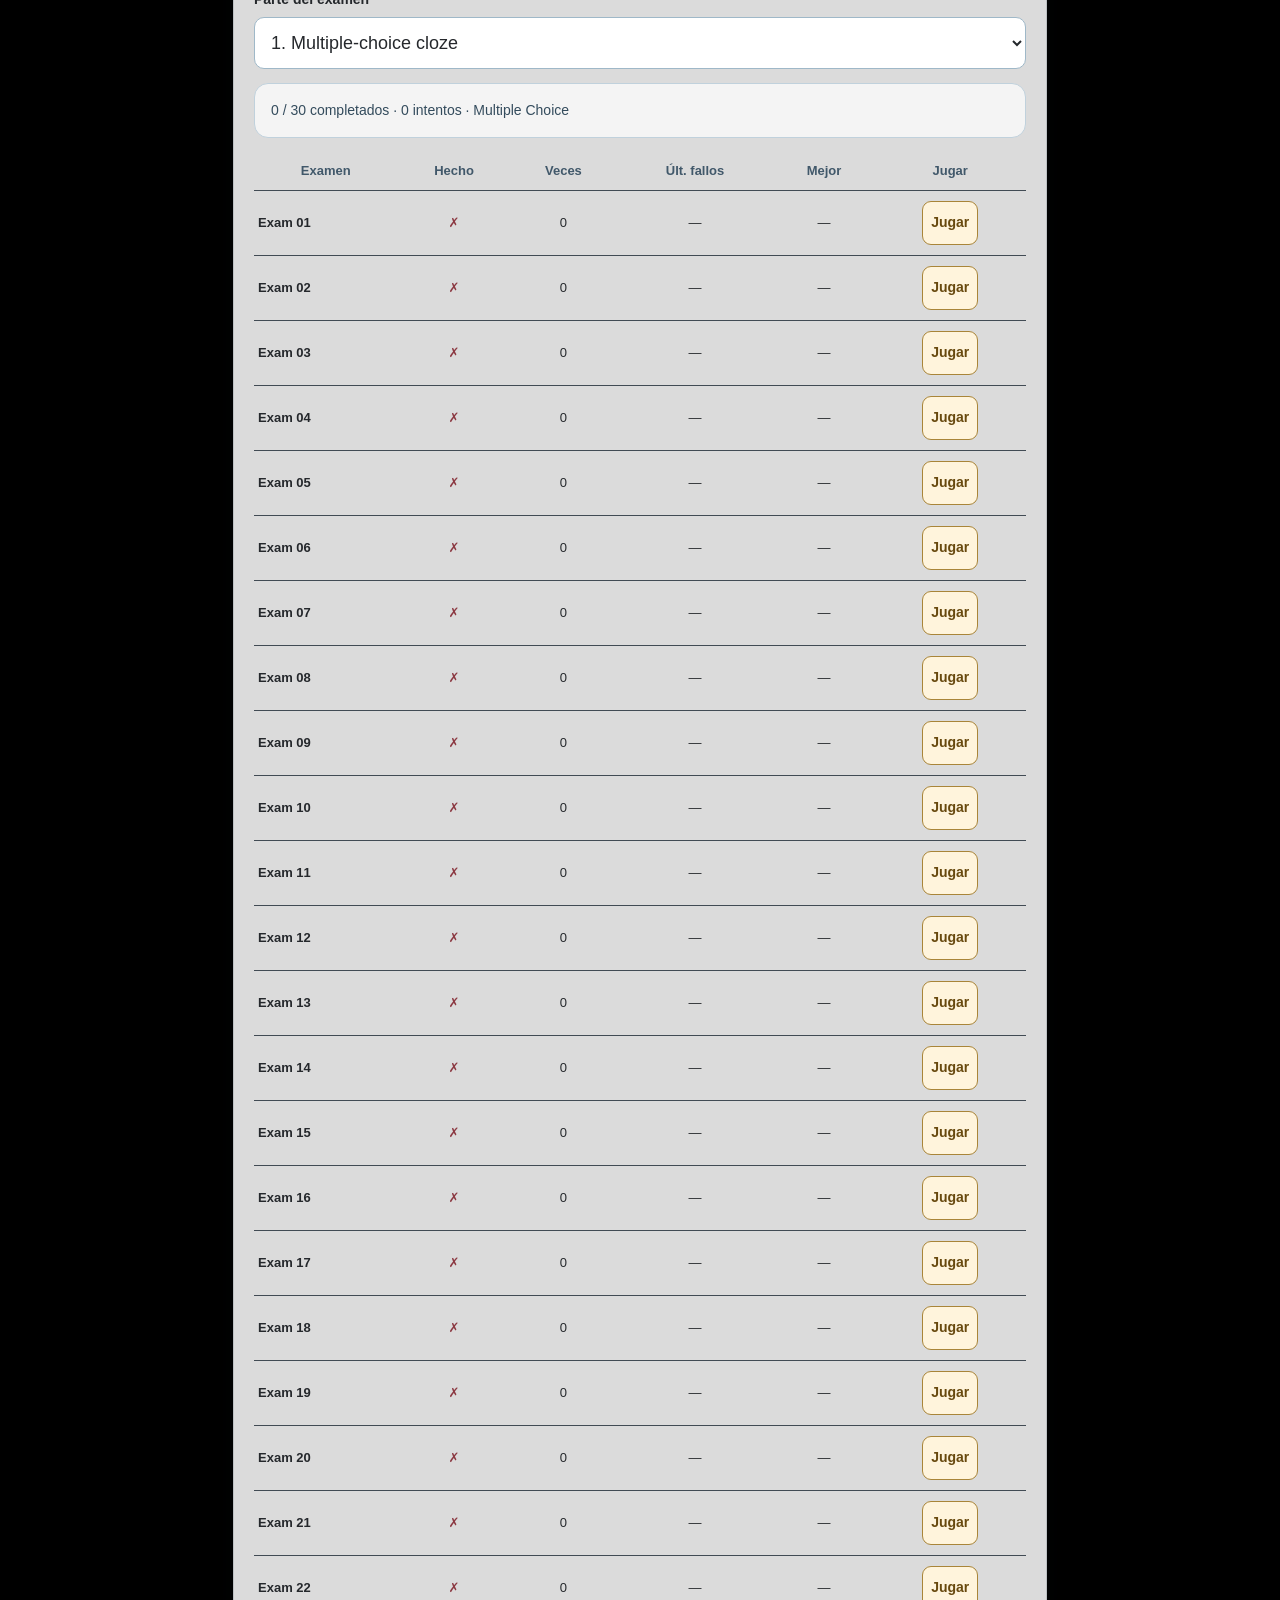
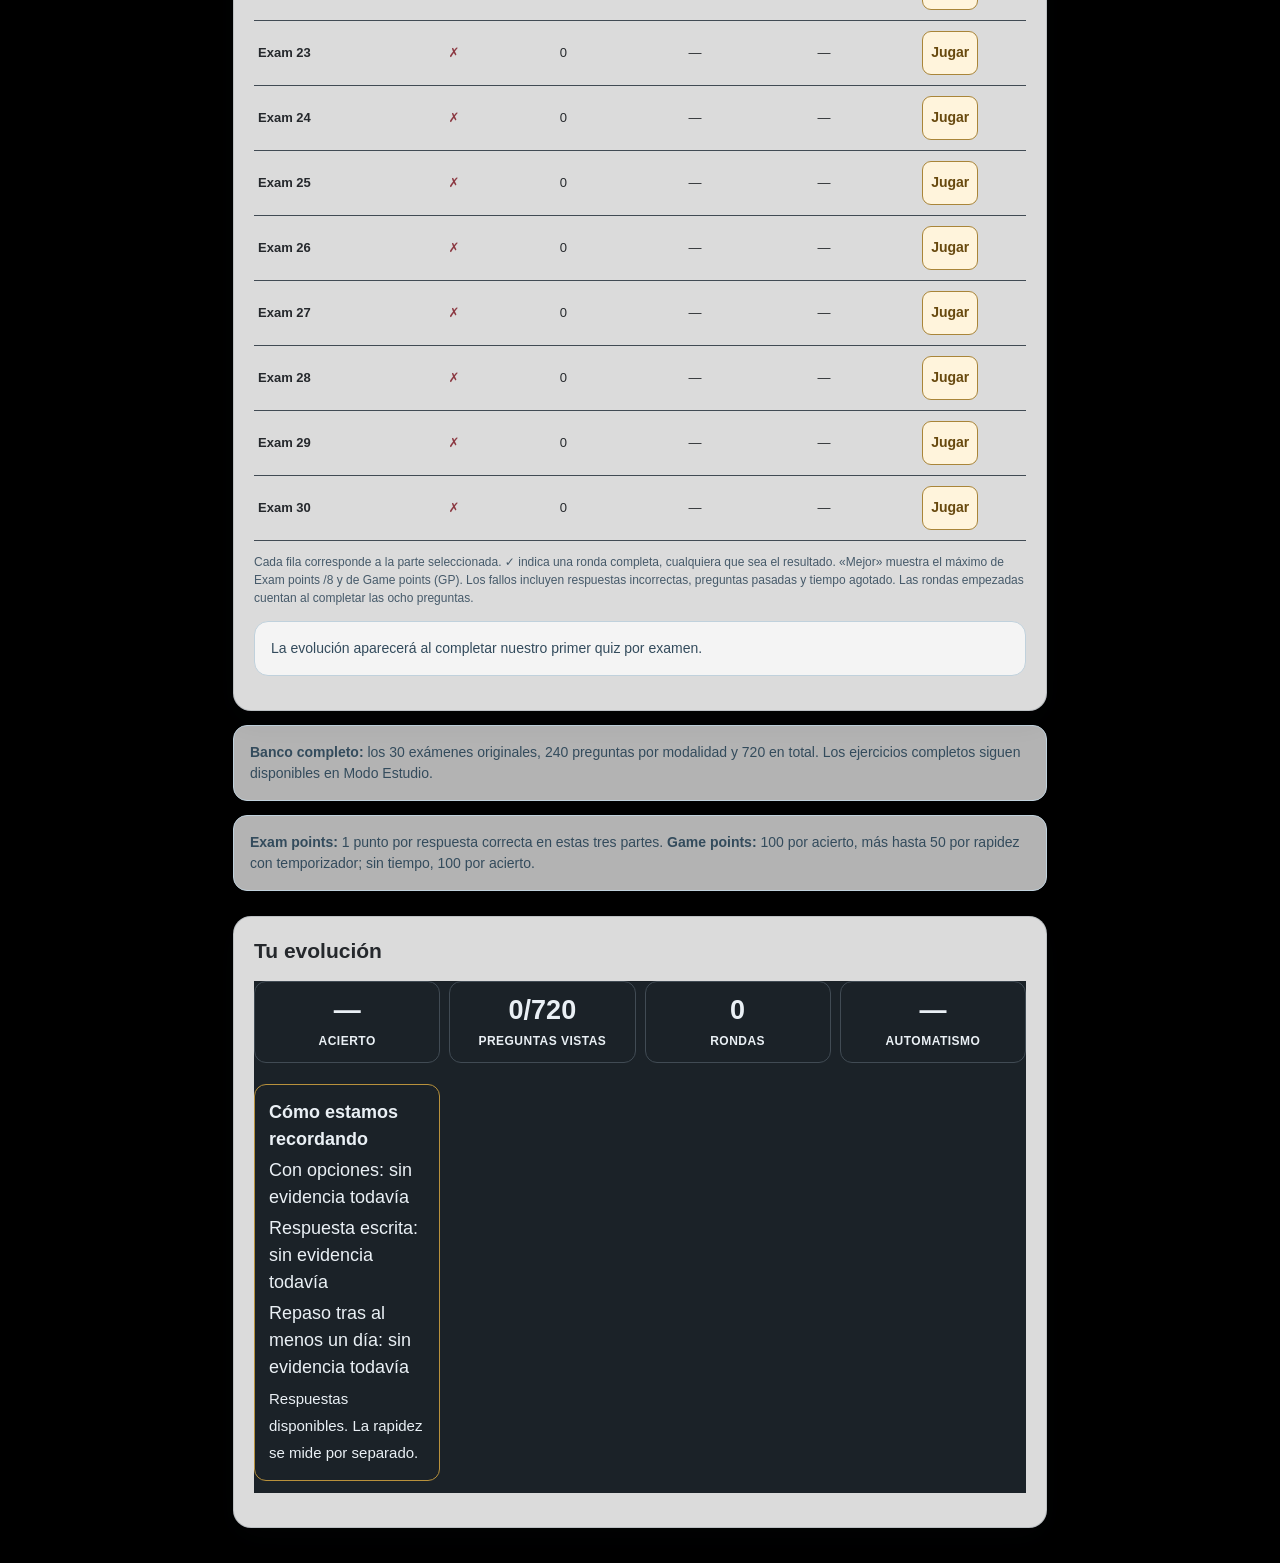
==== commit b86aaa42: "Rescue phase 1-2: consolidate styles, remove broad overrides, refresh PWA CSS cache" ====
--- a/cambridge-quiz.html
+++ b/cambridge-quiz.html
@@ -26,8 +26,8 @@
 <link rel="stylesheet" href="./nucleo-oled-shell.css?v=1.0.0">
 <link rel="stylesheet" href="./nucleo-quiz-refinement.css?v=4.1.0">
 <link rel="stylesheet" href="./cambridge-refinement-v42.css?v=4.2.0">
-<link rel="stylesheet" href="./nucleo-global-v44.css?v=4.4.1">
-<link rel="stylesheet" href="./nucleo-global-v45.css?v=4.5.0">
+<link rel="stylesheet" href="./nucleo-global-v44.css?v=4.4.2">
+<link rel="stylesheet" href="./nucleo-global-v45.css?v=4.5.1">
 </head>
 <body data-nucleo-game="cambridge">
 <div class="app">
--- a/nucleo-global-v44.css
+++ b/nucleo-global-v44.css
@@ -131,25 +131,8 @@
 html:root body[data-nucleo-game] #gameScreen:not(.hidden) .question :is(h1,h2,h3,p,span,strong,b){
  color:var(--n44-ink)!important;
 }
-/* Global dark reading and charts on dashboards, Coach and Study File.
-   Careful: inputs retain their own borders and important feedback colors. */
-html:root body[data-nucleo-game] :is(#startScreen,#statsScreen,#coachScreen,#errorsScreen,#endScreen,#resultScreen,#leagueScreen,#home,#stats,#statistics,#quizHome,#kqHome,#kqFinish,#courseNow)
- :is(.adp-summary,.adp-card,.adp-note,.adp-chart,.hub-chart,.stats-focus-panel,.focus-panel,.chart-section,
-     .score-section,.score-chart,.chart-shell,.chart-card,.chart-container,.stats-grid,.metric,.card,
-     .coach-card,.coach-narrative,.mistake-card,.local-coach-hero,.error-lab,.error-detail,.error-coach-card,
-     .study-file,.study-card,.study-panel,.daily-key-card,.daily-key-face,.keyring-item,.key-slide,
-     .ai-handoff-card,.campaign-eta,.statusbox,.skillrow,.modal-card,.hc-modal-card,.score-modal-card){
- background:var(--n44-surface)!important;background-image:none!important;
- border-color:var(--n44-line)!important;color:var(--n44-ink)!important;
- box-shadow:none!important;
-}
-html:root body[data-nucleo-game] :is(#statsScreen,#coachScreen,#errorsScreen,#startScreen,#endScreen,#resultScreen,#leagueScreen,#quizHome,#kqHome,#kqFinish)
- :is(.adp-summary,.adp-card,.adp-note,.hub-chart,.adp-chart,.chart-section,.score-section,.coach-card,
- .coach-narrative,.mistake-card,.local-coach-hero,.error-lab,.study-file,.daily-key-face,.keyring-item,
- .campaign-eta,.statusbox,.skillrow,.metric,.card)
- :is(h1,h2,h3,h4,h5,p,small,span,b,strong,em,li,label){
- color:var(--n44-ink)!important;text-shadow:none!important;
-}
+/* Coach, Study File and diary reading cards preserve their component-owned
+   ink/background pairing. Broad forced-dark overrides removed in rescue audit. */
 html:root body[data-nucleo-game] :is(#statsScreen,#coachScreen,#errorsScreen,#quizHome,#kqHome)
  :is(.hub-chart,.adp-chart,.adp-summary,.adp-card,.chart-section)
  :is(button,a:not(.primary)){
@@ -199,7 +182,7 @@
  :is(.ad-medal-stat,.ai-valuation-box,.learning-score-box,.peer-box,.lp-homebar,
      .lp-homecell,.error-session-handoff,.ald-score,.ad-medal-summary,
      .readiness-box,.target-stats-section,.learning-target,.valoration-card,
-     .stats-summary,.rank-card,.streak-card,.daily-key-card){
+     .stats-summary,.rank-card,.streak-card){
  background:#1B2228!important;background-image:none!important;
  border-color:#414B54!important;color:#EAF0F5!important;
  box-shadow:none!important;
@@ -208,7 +191,7 @@
  :is(.ad-medal-stat,.ai-valuation-box,.learning-score-box,.peer-box,.lp-homebar,
      .lp-homecell,.error-session-handoff,.ald-score,.ad-medal-summary,
      .readiness-box,.target-stats-section,.learning-target,.valoration-card,
-     .stats-summary,.rank-card,.streak-card,.daily-key-card)
+     .stats-summary,.rank-card,.streak-card)
  :is(span,b,strong,p,small,em,li,h1,h2,h3,h4){
  color:#EAF0F5!important;opacity:1!important;text-shadow:none!important;
 }
@@ -253,8 +236,7 @@
  :is(#startScreen,#statsScreen,#coachScreen,#errorsScreen,#endScreen,#resultScreen,#home,#quizHome,#kqHome,#kqFinish,#courseNow,#examSetup,#stats)
  :is(.ad-medal-stat,.ai-valuation-box,.learning-score-box,.peer-box,.lp-homebar,
  .lp-homecell,.error-session-handoff,.ald-score,.readiness-box,.target-stats-section,
- .course-final-test,.deadline-row,.progress-report,.learning-target,.ai-handoff-card,
- .key-slide,.daily-key-card){
+ .course-final-test,.deadline-row,.progress-report,.learning-target,.ai-handoff-card){
  background:#1B2228!important;background-image:none!important;
  color:#EAF0F5!important;border-color:#414B54!important;
  box-shadow:none!important;
--- a/nucleo-global-v45.css
+++ b/nucleo-global-v45.css
@@ -12,18 +12,9 @@
   background-image:none!important;
   color:var(--n45-text)!important;
 }
-html:root body[data-nucleo-game] :is(#startScreen,#statsScreen,#coachScreen,
-#leagueScreen,#errorsScreen,#endScreen,#resultScreen,#quizHome,#quizModes,
-#quizPlay,#quizStats,#kqHome,#kqPlay,#kqFinish)
-:is(.panel,.section,.card,.metric,.coach-card,.stats-panel,.finish-panel,
-.question-panel,.solution-card,.mode,.stats-grid,.scoreboard span,
-.chart-shell,.bank-note,.timing-advice,.error-lab,.statusbox) {
-  background-color:var(--n45-card)!important;
-  background-image:none!important;
-  border-color:var(--n45-border)!important;
-  color:var(--n45-text)!important;
-  box-shadow:none!important;
-}
+/* Do not recolor arbitrary screens, panels or reading cards.
+   Their component stylesheet owns the full surface/text contrast pair.
+   Shared tokens are above; only component-specific quiz/medal rules follow. */
 /* Identical count-only circular medals everywhere; sourced from existing ledger.
    Existing labels remain available in title/ARIA instead of visually repeating them. */
 html:root body[data-nucleo-game] .ad-medal-strip {
@@ -70,7 +61,7 @@
   font-variant-numeric:tabular-nums!important;
 }
 html:root body[data-nucleo-game] .ad-medal-strip .ad-medal-stat-star::after {
-  content:"★";position:absolute;right:-3px;top:-6px;
+  content:"\2605";position:absolute;right:-3px;top:-6px;
   font:850 10px/1 system-ui,sans-serif;color:#E7BF57;
   text-shadow:0 1px 2px #000;pointer-events:none;
 }
@@ -134,10 +125,6 @@
   background:var(--n45-card)!important;color:var(--n45-text)!important;
   border:2px solid #748796!important;
 }
-html:root body[data-nucleo-game="cambridge"] :is(#quizPlay,#kqPlay)
- :is(.option-btn,.question-panel,.mode) :is(b,small,strong,span,p) {
-  color:var(--n45-text)!important;
-}
 /* Keep focus and feedback visible, including reduced-motion preferences. */
 html:root body[data-nucleo-game] :is(.ad-medal-stat,.skillrow .pct) {
   letter-spacing:normal!important;
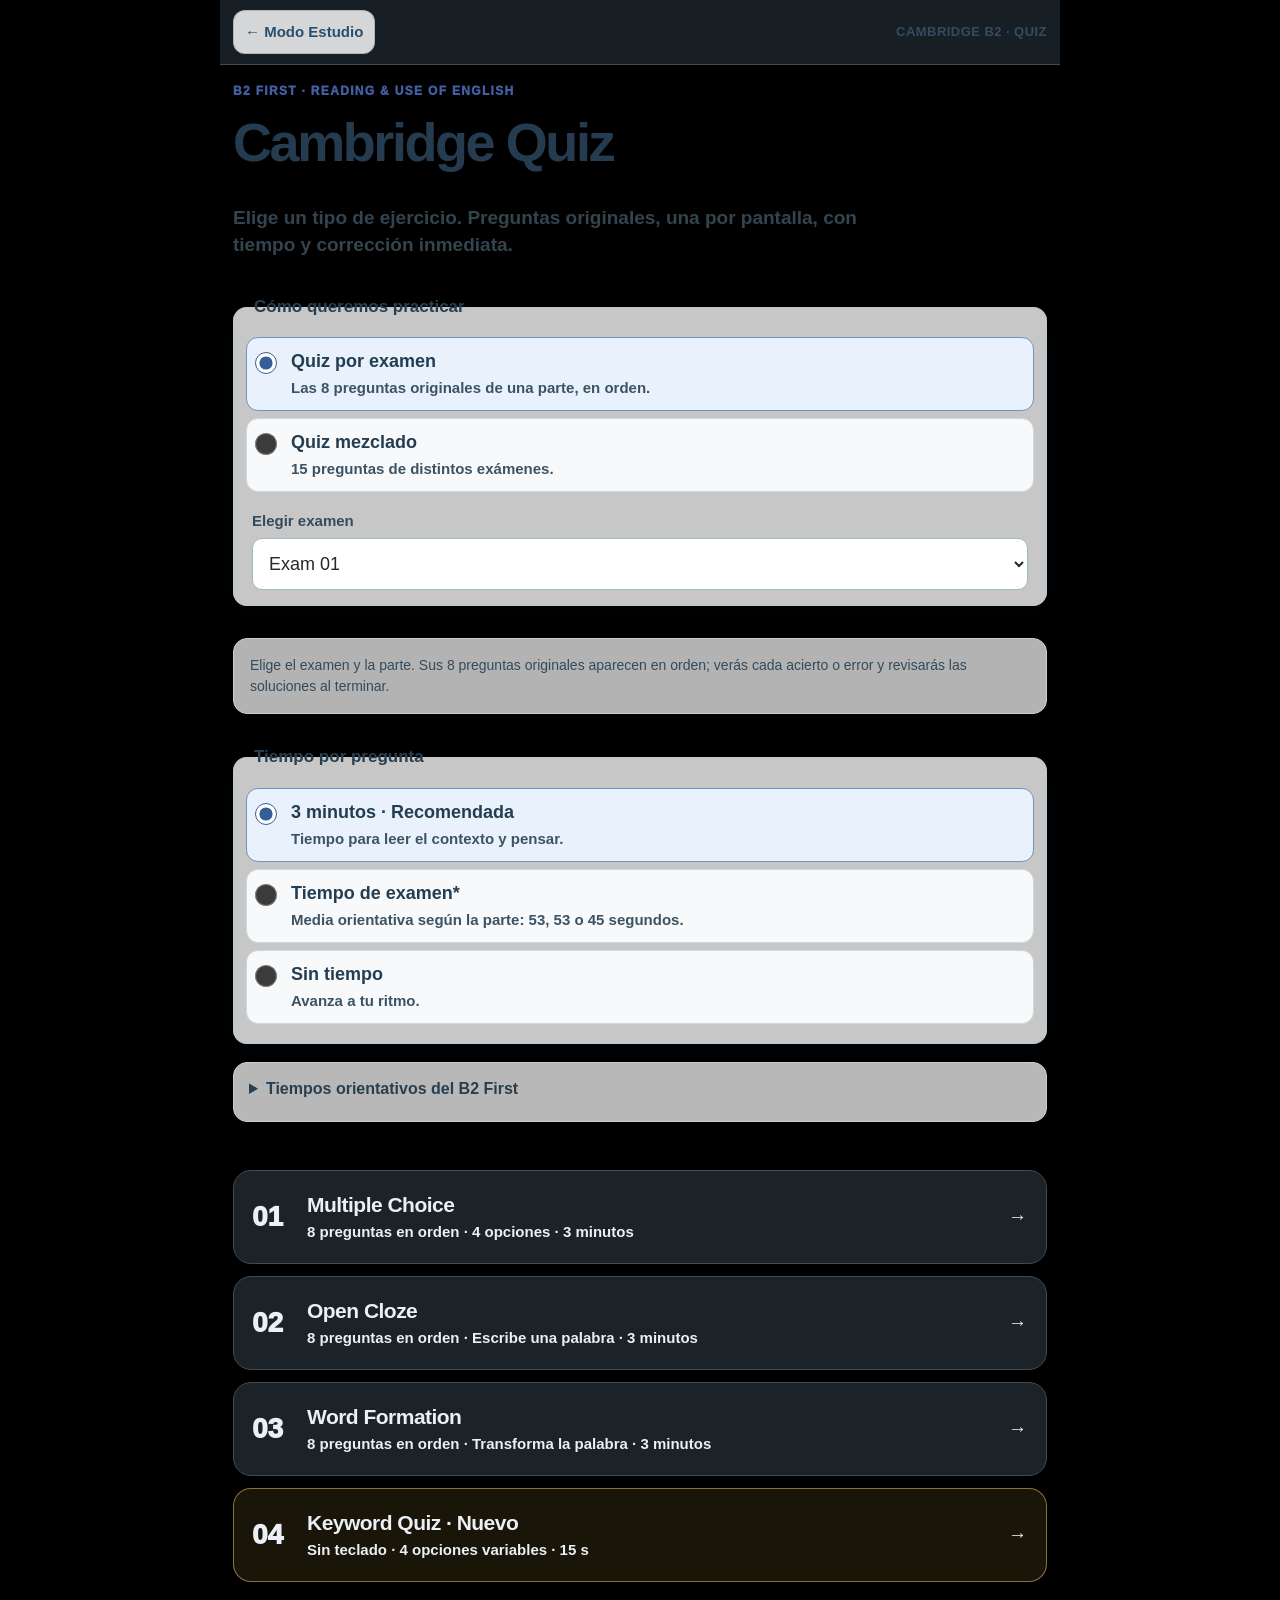
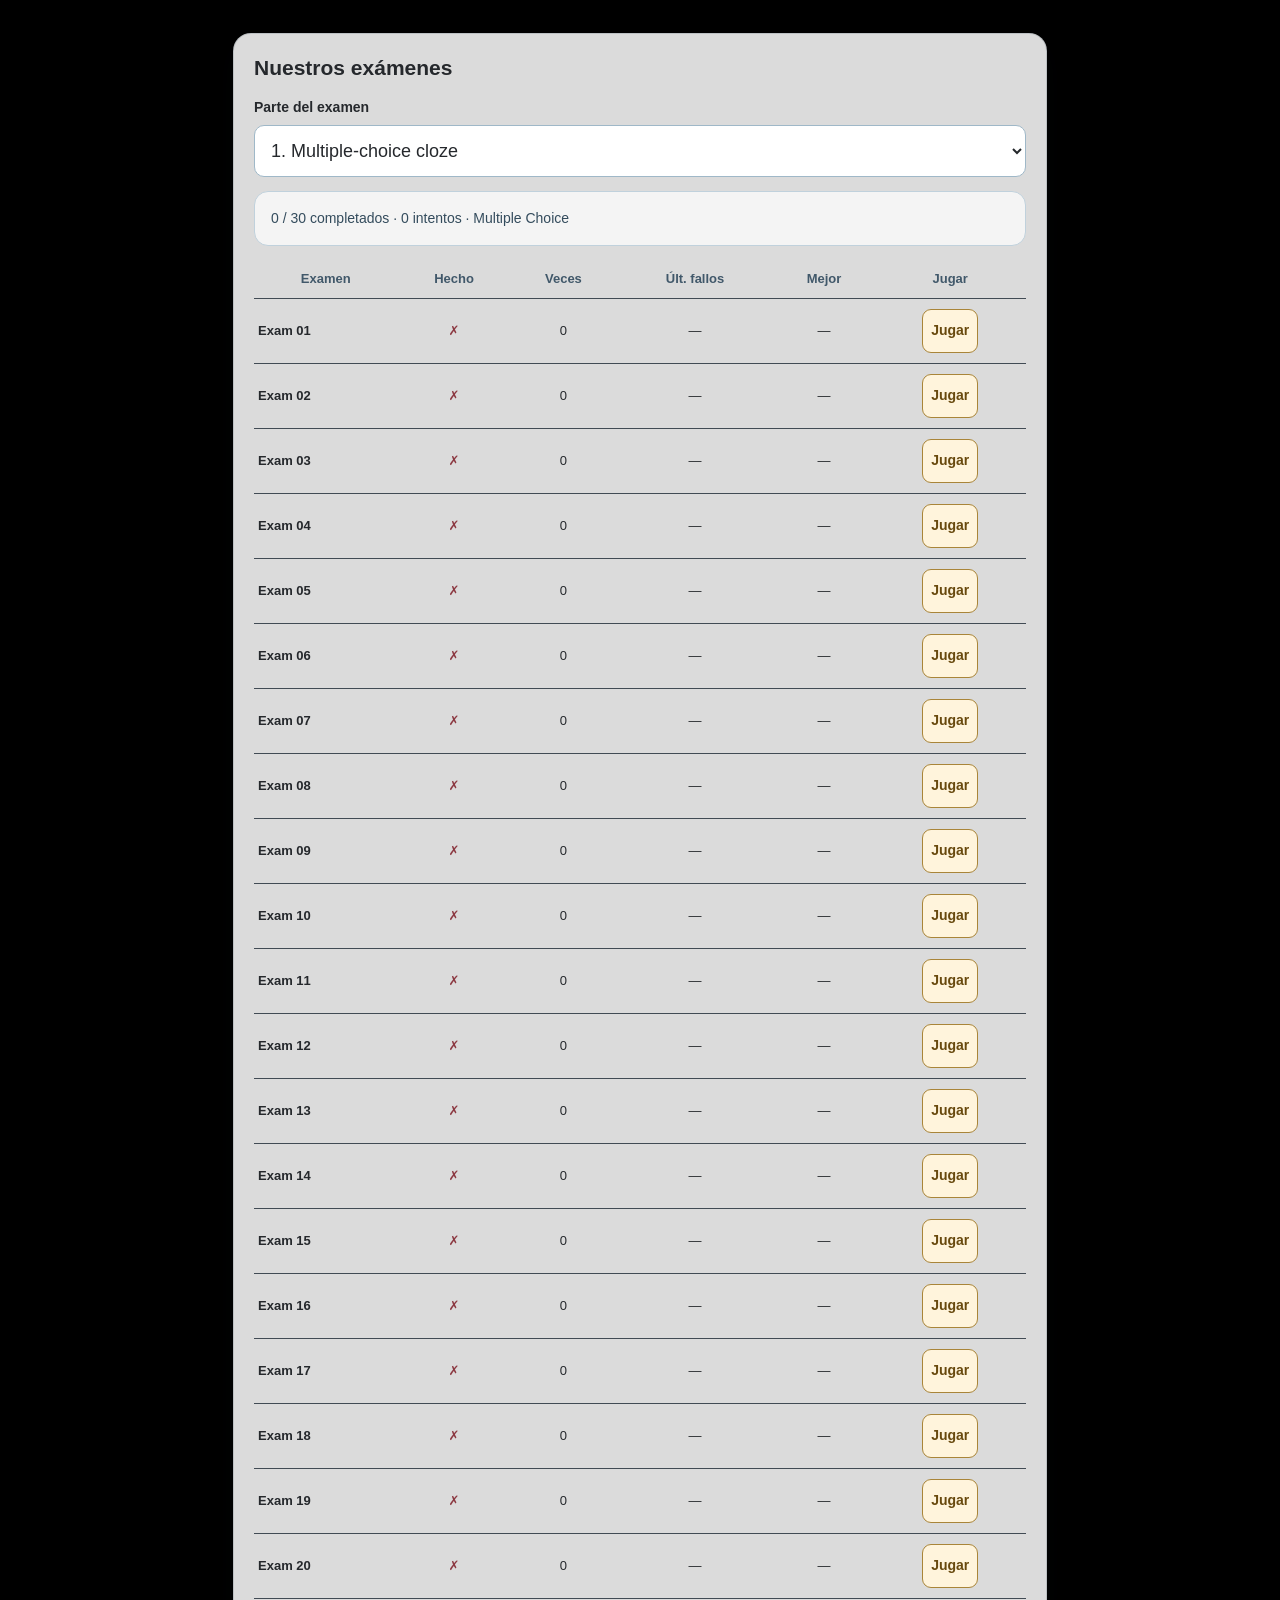
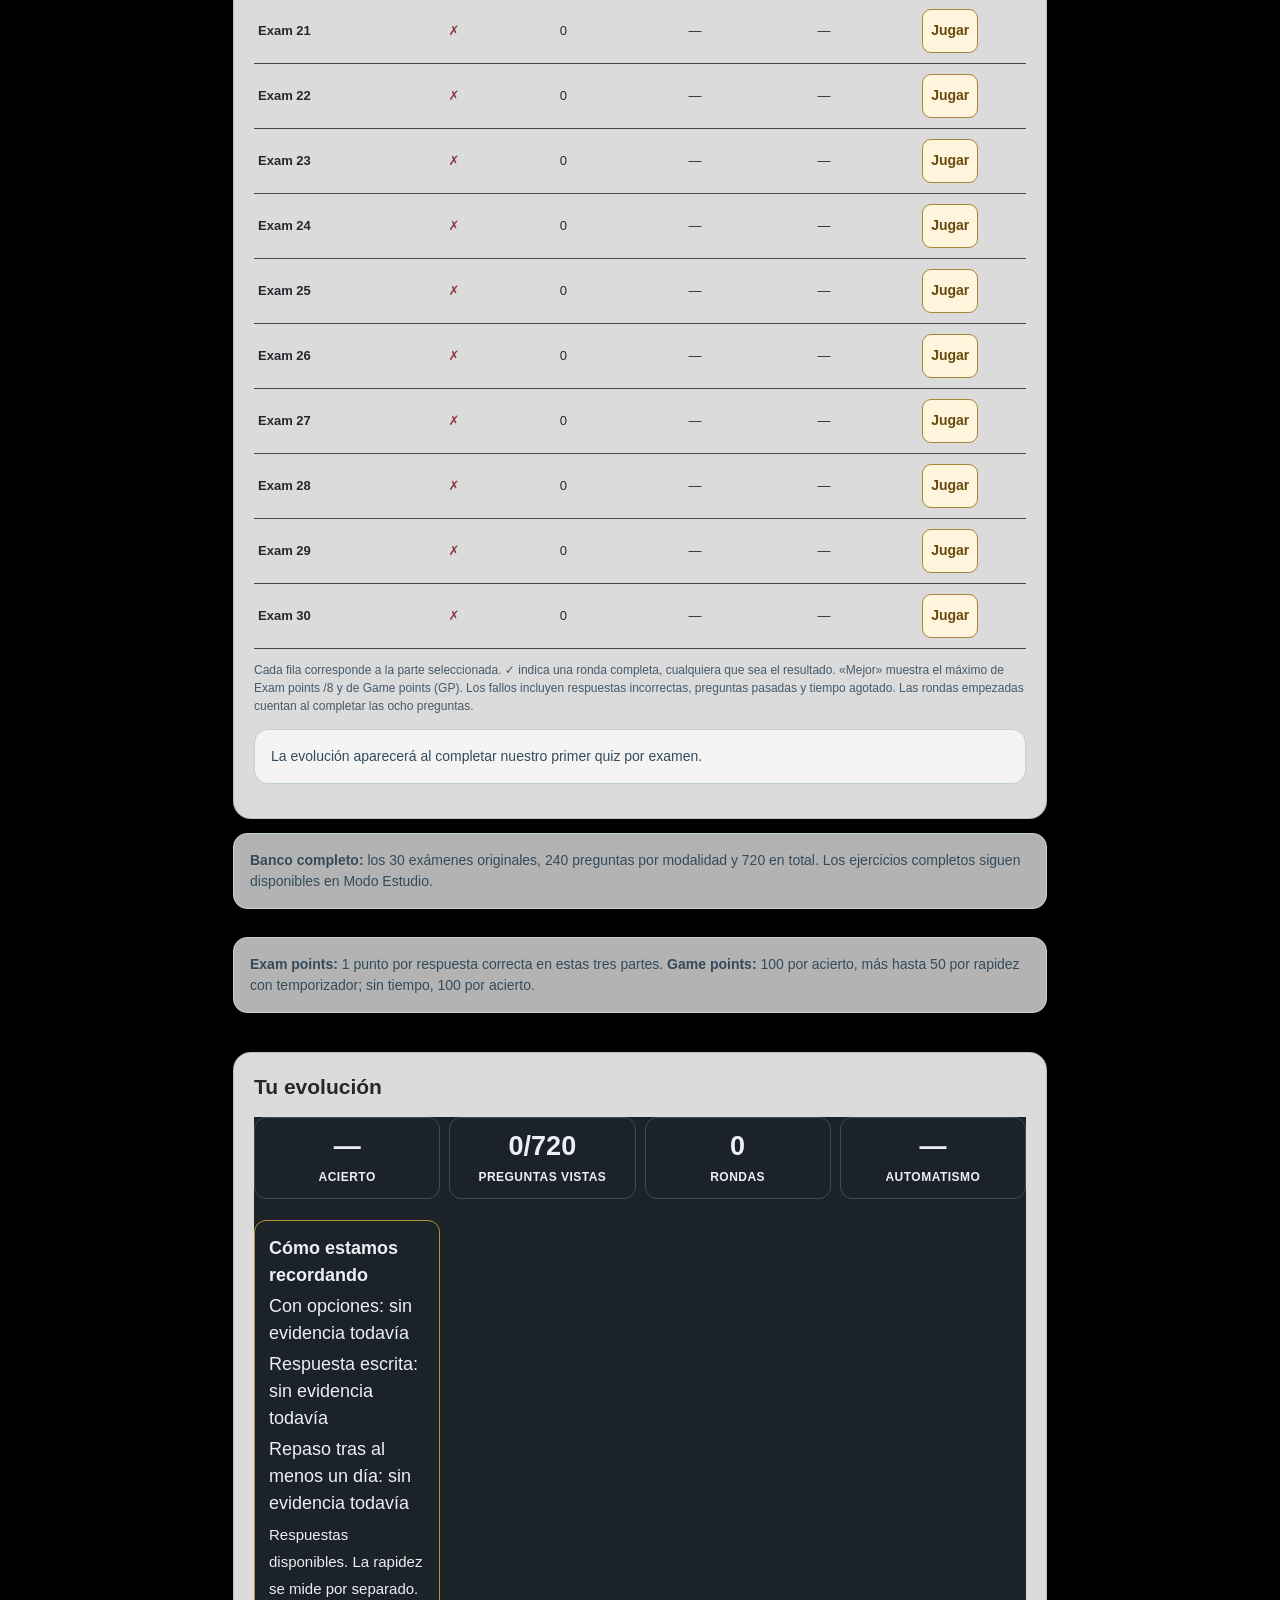
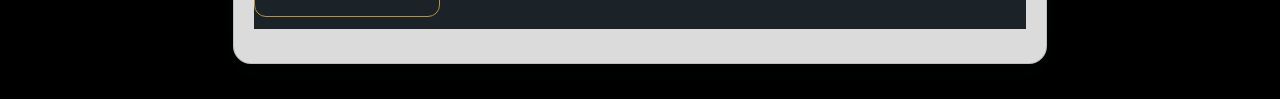
==== commit 6b76c250: "Restore audited contractual candidate without changing learning engines" ====
--- a/cambridge-quiz.html
+++ b/cambridge-quiz.html
@@ -26,10 +26,9 @@
 <link rel="stylesheet" href="./nucleo-oled-shell.css?v=1.0.0">
 <link rel="stylesheet" href="./nucleo-quiz-refinement.css?v=4.1.0">
 <link rel="stylesheet" href="./cambridge-refinement-v42.css?v=4.2.0">
-<link rel="stylesheet" href="./nucleo-global-v44.css?v=4.4.2">
-<link rel="stylesheet" href="./nucleo-global-v45.css?v=4.5.1">
-</head>
-<body data-nucleo-game="cambridge">
+<link rel="stylesheet" href="./nucleo-global-v45.css?v=4.5.3">
+<link rel="stylesheet" href="/adrian-core/design/integrated-v11/integrated-theme.css"></head>
+<body data-nucleo-game="cambridge" data-integrated-app="cambridge" style="--integrated-tint:#E4D3DA;--integrated-accent:#E66F8D">
 <div class="app">
 <header class="topbar">
   <a class="study-link" href="./index.html" aria-label="Volver a los exámenes">← Modo Estudio</a>
@@ -115,13 +114,13 @@
 </main>
 </div>
 <script src="./learning-feedback.js?v=1.0.0"></script>
-<script src="https://adrianxds-ads.github.io/adrian-core/components/adrian-sync.js?v=1.0.8-0d4fa97"></script>
-<script src="https://adrianxds-ads.github.io/adrian-core/design/adrian-visual-system.js?v=core-20261004b"></script>
-<script src="https://adrianxds-ads.github.io/adrian-core/components/adrian-achievements.js?v=stars4"></script>
-<script src="https://adrianxds-ads.github.io/adrian-core/components/hub-charts.js?v=1.0.0"></script>
+<script src="/adrian-core/components/adrian-sync.js?v=1.0.8-0d4fa97"></script>
+<script src="/adrian-core/design/adrian-visual-system.js?v=core-20261004b"></script>
+<script src="/adrian-core/components/adrian-achievements.js?v=stars4"></script>
+<script src="/adrian-core/components/hub-charts.js?v=1.0.0"></script>
 <script src="./data/cambridge-quiz-transcribed.js?v=0.5.0"></script>
 <script src="./data/engexam-bank.js"></script>
-<script src="https://adrianxds-ads.github.io/adrian-core/components/adrian-keyboard.js?v=4.1.3-20261009"></script>
+<script src="/adrian-core/components/adrian-keyboard.js?v=4.1.3-20261009"></script>
 <script src="./cambridge-quiz.js?v=1.3.2"></script>
 <script id="cambridge-background-update">
 /* Refresh the integrity-checked SW in the background; never interrupt a round. */
@@ -163,7 +162,7 @@
  queue();
 })();
 </script>
-<script src="https://adrianxds-ads.github.io/adrian-core/components/hub-quiz-ux.js?v=20261011-2"></script>
-<script src="https://adrianxds-ads.github.io/adrian-core/components/hub-nav.js?v=12-20261011"></script>
-</body>
+<script src="/adrian-core/components/hub-quiz-ux.js?v=20261011-2"></script>
+<script src="/adrian-core/components/hub-nav.js?v=12-20261011"></script>
+<script src="/adrian-core/design/integrated-v11/integrated-view.js"></script></body>
 </html>
--- a/cambridge-quiz.css
+++ b/cambridge-quiz.css
@@ -1,7 +1,7 @@
 :root{--bg:#10271d;--panel:#172f24;--accent:#e7bf57;--muted:#b7c9bf;--line:rgba(255,255,255,.13)}
 *{box-sizing:border-box}html,body{margin:0;min-height:100%;background:var(--bg);color:#f4f7f5;font-family:Inter,Roboto,system-ui,-apple-system,"Segoe UI",sans-serif}
 body{background:radial-gradient(80% 60% at 108% 5%,rgba(48,94,68,.5),transparent 60%),linear-gradient(180deg,#163427,var(--bg) 48%);font-size:17px}
-button,input{font:inherit}.app{width:min(840px,100%);min-height:100dvh;margin:auto}.hidden{display:none!important}
+button,input{font:inherit}.app{width:min(840px,100%);min-height:100dvh;margin:auto}.hidden{display:none}
 .topbar{height:65px;display:flex;justify-content:space-between;align-items:center;gap:12px;padding:12px 20px;border-bottom:1px solid var(--line)}
 .topbar strong{font-size:12px;letter-spacing:.1em;color:var(--muted);text-align:right}.study-link{color:#f4f7f5;text-decoration:none;font-size:14px;font-weight:800;padding:11px;border:1px solid var(--line);border-radius:12px}
 .screen{padding:26px 20px calc(32px + env(safe-area-inset-bottom))}.eyebrow,.origin{font-size:12px;font-weight:950;letter-spacing:.11em;color:#c4d9cc;text-transform:uppercase}
@@ -37,15 +37,15 @@
 .answer-input{width:100%;min-height:60px;border:2px solid #61806d;border-radius:13px;background:#f6f8f5;color:#173126;padding:12px 18px;font-size:23px;font-weight:800;outline-offset:2px}
 .answer-tip{font-size:13px;color:var(--muted);margin:5px 2px 0}
 /* In English quizzes the answer belongs in the exercise, not a second preview above the keyboard. */
-body.ad-keyboard-open .ad-keyboard.english-only .ad-keyboard-float-preview{display:none!important}
-body.ad-keyboard-open{padding-bottom:calc(var(--ad-keyboard-height,294px) + 14px)!important}
+body.ad-keyboard-open .ad-keyboard.english-only .ad-keyboard-float-preview{display:none}
+body.ad-keyboard-open{padding-bottom:calc(var(--ad-keyboard-height,294px) + 14px)}
 body.ad-keyboard-open #submitQuiz:not(.hidden){position:fixed;left:12px;right:12px;bottom:calc(var(--ad-keyboard-height,294px) + 6px);width:calc(100% - 24px);z-index:2147483501;box-shadow:0 0 0 5px #132e23,0 -5px 18px rgba(0,0,0,.3)}
 .actions{display:flex;gap:10px;margin-top:18px;justify-content:stretch}.actions button{flex:1}.main-btn{background:#e7bf57;color:#1c2d23;border:0;border-radius:12px;padding:15px 20px;min-height:54px;font-weight:950;cursor:pointer}.main-btn:disabled{opacity:.5}.full{width:100%;display:block;margin-top:13px}
 .feedback{margin-top:16px;border-left:5px solid #ff9da6;padding:14px 15px;background:rgba(255,255,255,.06);border-radius:10px;line-height:1.5;font-size:16px}.feedback.ok{border-left-color:#85dca7}.feedback strong{color:#f4f7f5}
 #finishTitle{margin-bottom:12px}.finish-panel{margin-top:0}.finish-panel #finishBadge{text-align:center}
 button:focus-visible,input:focus-visible,a:focus-visible{outline:3px solid var(--accent);outline-offset:3px}
 @media(max-width:520px){.topbar{padding:9px 12px;height:61px}.screen{padding:18px 12px 28px}.mode{padding:14px;min-height:95px;grid-template-columns:48px minmax(0,1fr) 20px}.mode b{font-size:21px}.mode-num{font-size:26px}.question-panel{padding:16px}.passage{padding:15px;max-height:210px;min-height:150px}.answer-area{gap:8px}.option-btn{font-size:17px;padding:11px;min-height:62px}.stats-grid{grid-template-columns:repeat(2,minmax(0,1fr))}.clock{height:67px;width:67px}.clock strong{font-size:24px}}
-@media(prefers-reduced-motion:reduce){*{transition:none!important;animation:none!important}}
+@media(prefers-reduced-motion:reduce){*{transition:none;animation:none}}
 
 .timing-settings{border:1px solid rgba(231,191,87,.35);border-radius:14px;padding:14px;margin:20px 0;color:var(--text,#f4f7f5)}
 .timing-settings legend{font-weight:850;padding:0 7px}
@@ -101,12 +101,12 @@
 .solution-card.solved .given{color:#b2edc8}
 .solution-snippet{font-family:Georgia,"Times New Roman",serif;background:#f8f7f2;color:#203428;padding:14px;border-radius:9px;overflow-wrap:anywhere}
 .solution-snippet mark{color:#145331;background:#b2edc8;padding:2px 4px;border-radius:4px;font-weight:800}
-.solution-explanation{font-size:14px!important;color:var(--muted)}
+.solution-explanation{font-size:14px;color:var(--muted)}
 @media(max-width:520px){.passage{height:clamp(240px,41dvh,360px);min-height:240px;padding:17px;font-size:clamp(20px,5.35vw,23px)}}
 
 /* 0.5.2 · Continuar una ronda sin buscar controles bajo las estadísticas. */
 .finish-quick-actions{display:grid;grid-template-columns:repeat(3,minmax(0,1fr));gap:11px;margin:15px 0 16px}
-.finish-quick-actions>button{width:100%;min-width:0;min-height:56px;margin:0!important;padding:12px 10px;font-size:17px;line-height:1.3;overflow-wrap:break-word}
+.finish-quick-actions>button{width:100%;min-width:0;min-height:56px;margin:0;padding:12px 10px;font-size:17px;line-height:1.3;overflow-wrap:break-word}
 .finish-quick-actions #repeatQuiz{background:#284d3a;border:1px solid #719d83;color:#f0faf3}
 .finish-quick-actions #finishHome{background:#1b3529;border-color:#71927d}
 #quizFinish .finish-panel{margin-top:0}
@@ -167,7 +167,7 @@
 #quizModes .mode b{color:#273d51;font-size:21px;line-height:1.23}
 #quizModes .mode small{color:#445969;font-size:15px;line-height:1.35}
 #quizModes .mode-num{color:#785718}
-#quizModes a.mode[href$="keyword-quiz.html"]{background:rgba(255,250,236,.92)!important;border-color:#bd9b56!important}
+#quizModes a.mode[href$="keyword-quiz.html"]{background:rgba(255,250,236,.92);border-color:#bd9b56}
 .metric span{font-size:12px;color:#3d5363}
 .scoreboard span{background:#f2f7fa;color:#33495b;border-color:#c0d1db;font-size:15px}
 .scoreboard #quizExamScore{color:#235a43}
--- a/nucleo-game-theme.css
+++ b/nucleo-game-theme.css
@@ -1,7 +1,7 @@
 /* Núcleo Editorial Luminous 1.1 · verified reading surfaces, 2026-10-10.
  * Canonical source: adrian-core/design/nucleo-game-theme.css.
  * Presentation only. Question banks, timing, scoring and storage are untouched.
- * !important is limited to components repainted by legacy/runtime rank skins.
+ * is limited to components repainted by legacy/runtime rank skins.
  */
 :root{
  --ng-bg:#EAF0F5;--ng-ink:#25282C;--ng-muted:#46596B;
@@ -10,37 +10,43 @@
  --nucleo-font:Roboto,"Segoe UI",Arial,system-ui,sans-serif;
  --nucleo-reading-size:19px;--nucleo-reading-line:1.35;
 }
-body[data-nucleo-game="english"]{--ng-accent:#24628E;--ng-wash:#D6EFFF}
-body[data-nucleo-game="phrasal"]{--ng-accent:#336B42;--ng-wash:#DCF2DB}
-body[data-nucleo-game="pizarras"]{--ng-accent:#785610;--ng-wash:#FFF1C8}
-body[data-nucleo-game="cloze"]{--ng-accent:#655099;--ng-wash:#EAE1FF}
-body[data-nucleo-game="cambridge"]{--ng-accent:#435FA3;--ng-wash:#DCE8FF}
-body[data-nucleo-game="keyword"]{--ng-accent:#955449;--ng-wash:#FFE3E0}
-body[data-nucleo-game="catala"]{--ng-accent:#855623;--ng-wash:#FFE9CB}
-body[data-nucleo-game="hoti"]{--ng-accent:#236D72;--ng-wash:#D5F1EF}
+body[data-nucleo-game="english"]{--ng-brand:#4A90E2;--ng-accent:color-mix(in srgb,var(--ng-brand) 50%,#142938);--ng-wash:color-mix(in srgb,var(--ng-brand) 14%,#EAF0F5);--ng-halo:color-mix(in srgb,var(--ng-brand) 18%,transparent)}
+body[data-nucleo-game="phrasal"]{--ng-brand:#9B59B6;--ng-accent:color-mix(in srgb,var(--ng-brand) 50%,#142938);--ng-wash:color-mix(in srgb,var(--ng-brand) 14%,#EAF0F5);--ng-halo:color-mix(in srgb,var(--ng-brand) 18%,transparent)}
+body[data-nucleo-game="pizarras"]{--ng-brand:#F29E4C;--ng-accent:color-mix(in srgb,var(--ng-brand) 50%,#142938);--ng-wash:color-mix(in srgb,var(--ng-brand) 14%,#EAF0F5);--ng-halo:color-mix(in srgb,var(--ng-brand) 18%,transparent)}
+body[data-nucleo-game="cloze"]{--ng-brand:#37BFB5;--ng-accent:color-mix(in srgb,var(--ng-brand) 50%,#142938);--ng-wash:color-mix(in srgb,var(--ng-brand) 14%,#EAF0F5);--ng-halo:color-mix(in srgb,var(--ng-brand) 18%,transparent)}
+body[data-nucleo-game="cambridge"]{--ng-brand:#E66F8D;--ng-accent:color-mix(in srgb,var(--ng-brand) 50%,#142938);--ng-wash:color-mix(in srgb,var(--ng-brand) 14%,#EAF0F5);--ng-halo:color-mix(in srgb,var(--ng-brand) 18%,transparent)}
+body[data-nucleo-game="keyword"]{--ng-brand:#A9CE5E;--ng-accent:color-mix(in srgb,var(--ng-brand) 50%,#142938);--ng-wash:color-mix(in srgb,var(--ng-brand) 14%,#EAF0F5);--ng-halo:color-mix(in srgb,var(--ng-brand) 18%,transparent)}
+body[data-nucleo-game="catala"]{--ng-brand:#F1C40F;--ng-accent:color-mix(in srgb,var(--ng-brand) 50%,#142938);--ng-wash:color-mix(in srgb,var(--ng-brand) 14%,#EAF0F5);--ng-halo:color-mix(in srgb,var(--ng-brand) 18%,transparent)}
+body[data-nucleo-game="hoti"]{--ng-brand:#D6A26B;--ng-accent:color-mix(in srgb,var(--ng-brand) 50%,#142938);--ng-wash:color-mix(in srgb,var(--ng-brand) 14%,#EAF0F5);--ng-halo:color-mix(in srgb,var(--ng-brand) 18%,transparent)}
+/* Identidad cromática corporativa: tono exacto en el borde de portada.
+   Los botones usan una versión oscurecida para conservar contraste en texto blanco.
+   Preservar respuestas, temporizadores, medallas y colores de corrección. */
+html body[data-nucleo-game] :is(#startScreen>.panel,#home>.panel,.panel.hero) {
+ border-top:3px solid var(--ng-brand)!important;
+}
 html:has(body[data-nucleo-game]){background:var(--ng-bg);color-scheme:light}
 body[data-nucleo-game]{
  --bg:#EAF0F5;--text:#25282C;--muted:#46596B;--line:#B5C9D7;
- background:radial-gradient(ellipse at 100% 0%,var(--ng-wash),transparent 41%),var(--ng-bg)!important;
+ background:radial-gradient(ellipse at 100% 0%,var(--ng-wash),transparent 41%),var(--ng-bg);
  color:var(--ng-ink);font:500 19px/1.35 var(--nucleo-font);color-scheme:light;
 }
 html body[data-nucleo-game] :is(#startScreen,#endScreen,#resultScreen,#partScreen,#exerciseScreen){
- background:transparent!important;color:var(--ng-ink)!important;
+ background:transparent;color:var(--ng-ink);
 }
 html body[data-nucleo-game] :is(.screen .panel,.panel.hero,.paper,.kq-panel),
 html body[data-nucleo-game] #startScreen>.panel,
 html body[data-nucleo-game] #endScreen>.panel,
 html body[data-nucleo-game] #resultScreen>.panel{
- background:#FFFFFF!important;background-image:none!important;
- color:var(--ng-ink)!important;border:1px solid var(--ng-edge)!important;
- box-shadow:0 8px 27px rgba(40,75,100,.09)!important;
+ background:#FFFFFF;background-image:none;
+ color:var(--ng-ink);border:1px solid var(--ng-edge);
+ box-shadow:0 8px 27px rgba(40,75,100,.09);
 }
 html body[data-nucleo-game] :is(#startScreen,#statsScreen,#endScreen,#resultScreen,#gameScreen,#partScreen,#exerciseScreen,#paperScreen,#home,#study,#quiz,#stats,#statistics,#flash,#game,#exam,#results,#examResults,#setup,#examSetup,#leagueScreen,#coachScreen,#errorsScreen) :is(h1,h2,h3){color:#233E50;text-shadow:none}
 html body[data-nucleo-game] :is(#startScreen,#endScreen,#partScreen,#exerciseScreen) :is(h1,h2,h3){
- color:#233E50!important;text-shadow:none!important;
+ color:#233E50;text-shadow:none;
 }
 html body[data-nucleo-game] :is(#startScreen,#statsScreen,#endScreen,#resultScreen,#gameScreen,#partScreen,#exerciseScreen,#paperScreen,#home,#study,#quiz,#stats,#statistics,#flash,#game,#exam,#results,#examResults,#setup,#examSetup,#leagueScreen,#coachScreen,#errorsScreen) :is(.subtitle,.intro){
- color:#334D60!important;font-size:19px!important;line-height:1.4!important;font-weight:650;
+ color:#334D60;font-size:19px;line-height:1.4;font-weight:650;
 }
 html body[data-nucleo-game] :is(#startScreen,#statsScreen,#endScreen,#resultScreen,#gameScreen,#partScreen,#exerciseScreen,#paperScreen,#home,#study,#quiz,#stats,#statistics,#flash,#game,#exam,#results,#examResults,#setup,#examSetup,#leagueScreen,#coachScreen,#errorsScreen) :is(.meta,.kicker,.eyebrow,.progress-label,.bank-progress,
  .read-first-row small,.read-first-mode small,.read-first-note,.class-card small,
@@ -48,54 +54,54 @@
  .footerline,.release-info summary,.release-info summary b,.release-info summary span,
  .chartmeta,.support,.speech-help,.native-hint,.mic-status,.question-no,.kq-footnote,
  .mode-note,.question-label,.origin){
- color:var(--ng-muted)!important;font-size:16px!important;line-height:1.4!important;
- font-weight:550!important;opacity:1;
+ color:var(--ng-muted);font-size:16px;line-height:1.4;
+ font-weight:550;opacity:1;
 }
 html body[data-nucleo-game] :is(#startScreen,#statsScreen,#endScreen,#resultScreen,#gameScreen,#partScreen,#exerciseScreen,#paperScreen,#home,#study,#quiz,#stats,#statistics,#flash,#game,#exam,#results,#examResults,#setup,#examSetup,#leagueScreen,#coachScreen,#errorsScreen) :is(.kicker,.eyebrow,.origin){
- color:var(--ng-accent)!important;letter-spacing:.045em!important;font-weight:750!important;
+ color:var(--ng-accent);letter-spacing:.045em;font-weight:750;
 }
 html body[data-nucleo-game] :is(#startScreen,#statsScreen,#endScreen,#resultScreen,#gameScreen,#partScreen,#exerciseScreen,#paperScreen,#home,#study,#quiz,#stats,#statistics,#flash,#game,#exam,#results,#examResults,#setup,#examSetup,#leagueScreen,#coachScreen,#errorsScreen) :is(.card,.stat,.class-card,.statusbox,.status,.phase-note,
  .kq-note,.mode-note,.dashboard-menu .menu-btn,.part-card,.exercise-card,.exam-tile,.mode-card,.mode){
- background:#F2F7FA!important;color:var(--ng-ink)!important;
- border:1px solid var(--ng-edge)!important;border-radius:16px;
+ background:#F2F7FA;color:var(--ng-ink);
+ border:1px solid var(--ng-edge);border-radius:16px;
  box-shadow:0 3px 13px rgba(38,69,93,.05);
 }
 html body[data-nucleo-game] :is(#startScreen,#statsScreen,#endScreen,#resultScreen,#gameScreen,#partScreen,#exerciseScreen,#paperScreen,#home,#study,#quiz,#stats,#statistics,#flash,#game,#exam,#results,#examResults,#setup,#examSetup,#leagueScreen,#coachScreen,#errorsScreen) :is(.card,.stat,.class-card,.statusbox,.kq-note,.mode-note,
  .menu-btn,.part-card,.exercise-card,.mode-card) :is(span,small,p){
- color:var(--ng-muted)!important;font-size:16px!important;line-height:1.4!important;
- font-weight:550!important;opacity:1;
+ color:var(--ng-muted);font-size:16px;line-height:1.4;
+ font-weight:550;opacity:1;
 }
 html body[data-nucleo-game] :is(#startScreen,#statsScreen,#endScreen,#resultScreen,#gameScreen,#partScreen,#exerciseScreen,#paperScreen,#home,#study,#quiz,#stats,#statistics,#flash,#game,#exam,#results,#examResults,#setup,#examSetup,#leagueScreen,#coachScreen,#errorsScreen) :is(.card,.stat) :is(b,strong){
- color:#233E50!important;font-size:clamp(25px,6vw,34px)!important;
- font-weight:800!important;line-height:1.2;font-variant-numeric:tabular-nums;
+ color:#233E50;font-size:clamp(25px,6vw,34px);
+ font-weight:800;line-height:1.2;font-variant-numeric:tabular-nums;
 }
 html body[data-nucleo-game] :is(#startScreen,#statsScreen,#endScreen,#resultScreen,#gameScreen,#partScreen,#exerciseScreen,#paperScreen,#home,#study,#quiz,#stats,#statistics,#flash,#game,#exam,#results,#examResults,#setup,#examSetup,#leagueScreen,#coachScreen,#errorsScreen) :is(.primary,.secondary,.ghost,.back,.start-btn,
  #startBtn,#startClassBtn,.soundbtn,.exit){
- font-family:var(--nucleo-font)!important;font-size:18px!important;
- font-weight:750!important;min-height:52px;border-radius:14px;
+ font-family:var(--nucleo-font);font-size:18px;
+ font-weight:750;min-height:52px;border-radius:14px;
 }
 html body[data-nucleo-game] :is(#startScreen,#statsScreen,#endScreen,#resultScreen,#gameScreen,#partScreen,#exerciseScreen,#paperScreen,#home,#study,#quiz,#stats,#statistics,#flash,#game,#exam,#results,#examResults,#setup,#examSetup,#leagueScreen,#coachScreen,#errorsScreen) :is(.primary,#startBtn,#startClassBtn){
- background:var(--ng-accent)!important;color:#FFFFFF!important;
- border:1px solid var(--ng-accent)!important;
- box-shadow:0 4px 12px var(--ng-halo)!important;
+ background:var(--ng-accent);color:#FFFFFF;
+ border:1px solid var(--ng-accent);
+ box-shadow:0 4px 12px var(--ng-halo);
 }
 html body[data-nucleo-game] :is(#startScreen,#statsScreen,#endScreen,#resultScreen,#gameScreen,#partScreen,#exerciseScreen,#paperScreen,#home,#study,#quiz,#stats,#statistics,#flash,#game,#exam,#results,#examResults,#setup,#examSetup,#leagueScreen,#coachScreen,#errorsScreen) :is(.secondary,.ghost,.back,.soundbtn,.exit){
- background:#EFF5F9!important;color:#24465D!important;border:1px solid #9EB7C9!important;
+ background:#EFF5F9;color:#24465D;border:1px solid #9EB7C9;
 }
 html body[data-nucleo-game] :is(#startScreen,#statsScreen,#endScreen,#resultScreen,#gameScreen,#partScreen,#exerciseScreen,#paperScreen,#home,#study,#quiz,#stats,#statistics,#flash,#game,#exam,#results,#examResults,#setup,#examSetup,#leagueScreen,#coachScreen,#errorsScreen) .soundbtn{min-width:52px;width:52px;height:52px;padding:8px}
 html body[data-nucleo-game] :is(#startScreen,#statsScreen,#endScreen,#resultScreen,#gameScreen,#partScreen,#exerciseScreen,#paperScreen,#home,#study,#quiz,#stats,#statistics,#flash,#game,#exam,#results,#examResults,#setup,#examSetup,#leagueScreen,#coachScreen,#errorsScreen) .read-first-toggle[aria-pressed="true"]{
- color:#205B62!important;border-color:#6EAEB0!important;background:#DDF1EF!important;
+ color:#205B62;border-color:#6EAEB0;background:#DDF1EF;
 }
 html body[data-nucleo-game] :is(#startScreen,#statsScreen,#endScreen,#resultScreen,#gameScreen,#partScreen,#exerciseScreen,#paperScreen,#home,#study,#quiz,#stats,#statistics,#flash,#game,#exam,#results,#examResults,#setup,#examSetup,#leagueScreen,#coachScreen,#errorsScreen) :is(.home-details summary,.study-stats summary,.end-collapsible>summary){
- color:#294B61!important;background:#ECF4F9!important;border:1px solid #B5C9D6!important;
- border-radius:12px;padding:14px;font-size:18px!important;font-weight:750!important;min-height:52px;
+ color:#294B61;background:#ECF4F9;border:1px solid #B5C9D6;
+ border-radius:12px;padding:14px;font-size:18px;font-weight:750;min-height:52px;
 }
 html body[data-nucleo-game] :is(#startScreen,#statsScreen,#endScreen,#resultScreen,#gameScreen,#partScreen,#exerciseScreen,#paperScreen,#home,#study,#quiz,#stats,#statistics,#flash,#game,#exam,#results,#examResults,#setup,#examSetup,#leagueScreen,#coachScreen,#errorsScreen) .chip{
- background:#E8F1F7!important;border:1px solid #AFC5D3!important;
- color:#25465B!important;font-size:16px!important;min-height:52px;
+ background:#E8F1F7;border:1px solid #AFC5D3;
+ color:#25465B;font-size:16px;min-height:52px;
 }
 html body[data-nucleo-game] :is(#startScreen,#statsScreen,#endScreen,#resultScreen,#gameScreen,#partScreen,#exerciseScreen,#paperScreen,#home,#study,#quiz,#stats,#statistics,#flash,#game,#exam,#results,#examResults,#setup,#examSetup,#leagueScreen,#coachScreen,#errorsScreen) .chip.active{
- background:var(--ng-accent)!important;color:white!important;border-color:var(--ng-accent)!important;
+ background:var(--ng-accent);color:white;border-color:var(--ng-accent);
 }
 /* Statistics are light reading cards. Rank colour lives on borders/swatches,
  * rather than on the value itself (brown, gold and pastel ranks failed contrast). */
@@ -103,32 +109,32 @@
  .lp-homebar,.lp-homecell,.lp-summary,.focus-panel,.peer-box,.peer-values>div,
  .next-campaign-box,.readiness-box,.campaign-eta-mini,.ai-handoff-card,
  .error-session-handoff,.league-report,.league-note,.target-result){
- background:#F2F7FA!important;background-image:none!important;color:var(--ng-ink)!important;
- border:1px solid var(--ng-edge)!important;border-radius:15px;box-shadow:none!important;
+ background:#F2F7FA;background-image:none;color:var(--ng-ink);
+ border:1px solid var(--ng-edge);border-radius:15px;box-shadow:none;
 }
 html body[data-nucleo-game] :is(#startScreen,#statsScreen,#endScreen,#resultScreen,#gameScreen,#partScreen,#exerciseScreen,#paperScreen,#home,#study,#quiz,#stats,#statistics,#flash,#game,#exam,#results,#examResults,#setup,#examSetup,#leagueScreen,#coachScreen,#errorsScreen) :is(.ai-valuation-box,.learning-score-box,.ald-score){
- border-left:5px solid var(--ai-color,var(--ng-accent))!important;
+ border-left:5px solid var(--ai-color,var(--ng-accent));
 }
 html body[data-nucleo-game] :is(#startScreen,#statsScreen,#endScreen,#resultScreen,#gameScreen,#partScreen,#exerciseScreen,#paperScreen,#home,#study,#quiz,#stats,#statistics,#flash,#game,#exam,#results,#examResults,#setup,#examSetup,#leagueScreen,#coachScreen,#errorsScreen) :is(.ai-valuation-box,.learning-score-box,.ald-score,
  .lp-homebar,.focus-panel,.peer-box,.next-campaign-box,.readiness-box,
  .campaign-eta-mini,.ai-handoff-card,.error-session-handoff,.league-report,
  .target-result) :is(span,small,p,em,.ald-rank,.peer-delta,.learning-direction){
- color:var(--ng-muted)!important;font-size:16px!important;
- font-weight:550!important;line-height:1.4!important;opacity:1!important;text-shadow:none!important;
+ color:var(--ng-muted);font-size:16px;
+ font-weight:550;line-height:1.4;opacity:1;text-shadow:none;
 }
 html body[data-nucleo-game] :is(#startScreen,#statsScreen,#endScreen,#resultScreen,#gameScreen,#partScreen,#exerciseScreen,#paperScreen,#home,#study,#quiz,#stats,#statistics,#flash,#game,#exam,#results,#examResults,#setup,#examSetup,#leagueScreen,#coachScreen,#errorsScreen) :is(.ai-valuation-box,.learning-score-box,.ald-score,
  .lp-homebar,.focus-panel,.peer-box,.next-campaign-box,.readiness-box,
  .campaign-eta-mini,.ai-handoff-card,.target-result) :is(b,strong){
- color:#233E50!important;font-weight:800!important;opacity:1!important;
- text-shadow:none!important;font-variant-numeric:tabular-nums;line-height:1.2!important;
+ color:#233E50;font-weight:800;opacity:1;
+ text-shadow:none;font-variant-numeric:tabular-nums;line-height:1.2;
 }
 html body[data-nucleo-game] :is(#startScreen,#statsScreen,#endScreen,#resultScreen,#gameScreen,#partScreen,#exerciseScreen,#paperScreen,#home,#study,#quiz,#stats,#statistics,#flash,#game,#exam,#results,#examResults,#setup,#examSetup,#leagueScreen,#coachScreen,#errorsScreen) :is(.ai-valuation-box,.learning-score-box,.ald-score) b{
- font-size:clamp(32px,8vw,44px)!important;
+ font-size:clamp(32px,8vw,44px);
 }
 html body[data-nucleo-game] :is(#startScreen,#statsScreen,#endScreen,#resultScreen,#gameScreen,#partScreen,#exerciseScreen,#paperScreen,#home,#study,#quiz,#stats,#statistics,#flash,#game,#exam,#results,#examResults,#setup,#examSetup,#leagueScreen,#coachScreen,#errorsScreen) :is(.lp-homecell b,.peer-values b,.next-campaign-head b,
- .focus-head strong,.campaign-eta-mini strong){font-size:28px!important}
+ .focus-head strong,.campaign-eta-mini strong){font-size:28px}
 html body[data-nucleo-game] :is(#startScreen,#statsScreen,#endScreen,#resultScreen,#gameScreen,#partScreen,#exerciseScreen,#paperScreen,#home,#study,#quiz,#stats,#statistics,#flash,#game,#exam,#results,#examResults,#setup,#examSetup,#leagueScreen,#coachScreen,#errorsScreen) :is(.progress-label strong,#coverageText,#masteryText){
- color:#233E50!important;font-size:18px!important;line-height:1.3!important;
+ color:#233E50;font-size:18px;line-height:1.3;
 }
 html body[data-nucleo-game] :is(#startScreen,#statsScreen,#endScreen,#resultScreen,#gameScreen,#partScreen,#exerciseScreen,#paperScreen,#home,#study,#quiz,#stats,#statistics,#flash,#game,#exam,#results,#examResults,#setup,#examSetup,#leagueScreen,#coachScreen,#errorsScreen) .ai-valuation-box>em{display:none}
 html body[data-nucleo-game] :is(#startScreen,#statsScreen,#endScreen,#resultScreen,#gameScreen,#partScreen,#exerciseScreen,#paperScreen,#home,#study,#quiz,#stats,#statistics,#flash,#game,#exam,#results,#examResults,#setup,#examSetup,#leagueScreen,#coachScreen,#errorsScreen) .focus-head{flex-wrap:wrap;align-items:flex-start}
@@ -136,38 +142,38 @@
 html body[data-nucleo-game] :is(#startScreen,#statsScreen,#endScreen,#resultScreen,#gameScreen,#partScreen,#exerciseScreen,#paperScreen,#home,#study,#quiz,#stats,#statistics,#flash,#game,#exam,#results,#examResults,#setup,#examSetup,#leagueScreen,#coachScreen,#errorsScreen) .focus-targets{display:flex;flex-wrap:wrap;gap:10px}
 html body[data-nucleo-game] :is(#startScreen,#statsScreen,#endScreen,#resultScreen,#gameScreen,#partScreen,#exerciseScreen,#paperScreen,#home,#study,#quiz,#stats,#statistics,#flash,#game,#exam,#results,#examResults,#setup,#examSetup,#leagueScreen,#coachScreen,#errorsScreen) .focus-week-head{flex-wrap:wrap}
 html body[data-nucleo-game] :is(#startScreen,#statsScreen,#endScreen,#resultScreen,#gameScreen,#partScreen,#exerciseScreen,#paperScreen,#home,#study,#quiz,#stats,#statistics,#flash,#game,#exam,#results,#examResults,#setup,#examSetup,#leagueScreen,#coachScreen,#errorsScreen) .focus-week-bars{gap:6px}
-html body[data-nucleo-game] :is(#startScreen,#statsScreen,#endScreen,#resultScreen,#gameScreen,#partScreen,#exerciseScreen,#paperScreen,#home,#study,#quiz,#stats,#statistics,#flash,#game,#exam,#results,#examResults,#setup,#examSetup,#leagueScreen,#coachScreen,#errorsScreen) .focus-day{min-width:0;opacity:1!important}
-html body[data-nucleo-game] :is(#startScreen,#statsScreen,#endScreen,#resultScreen,#gameScreen,#partScreen,#exerciseScreen,#paperScreen,#home,#study,#quiz,#stats,#statistics,#flash,#game,#exam,#results,#examResults,#setup,#examSetup,#leagueScreen,#coachScreen,#errorsScreen) .focus-day :is(b,small){font-size:16px!important;color:#46596B!important}
+html body[data-nucleo-game] :is(#startScreen,#statsScreen,#endScreen,#resultScreen,#gameScreen,#partScreen,#exerciseScreen,#paperScreen,#home,#study,#quiz,#stats,#statistics,#flash,#game,#exam,#results,#examResults,#setup,#examSetup,#leagueScreen,#coachScreen,#errorsScreen) .focus-day{min-width:0;opacity:1}
+html body[data-nucleo-game] :is(#startScreen,#statsScreen,#endScreen,#resultScreen,#gameScreen,#partScreen,#exerciseScreen,#paperScreen,#home,#study,#quiz,#stats,#statistics,#flash,#game,#exam,#results,#examResults,#setup,#examSetup,#leagueScreen,#coachScreen,#errorsScreen) .focus-day :is(b,small){font-size:16px;color:#46596B}
 html body[data-nucleo-game] :is(#startScreen,#statsScreen,#endScreen,#resultScreen,#gameScreen,#partScreen,#exerciseScreen,#paperScreen,#home,#study,#quiz,#stats,#statistics,#flash,#game,#exam,#results,#examResults,#setup,#examSetup,#leagueScreen,#coachScreen,#errorsScreen) .peer-values{grid-template-columns:repeat(auto-fit,minmax(110px,1fr))}
-html body[data-nucleo-game] :is(#startScreen,#statsScreen,#endScreen,#resultScreen,#gameScreen,#partScreen,#exerciseScreen,#paperScreen,#home,#study,#quiz,#stats,#statistics,#flash,#game,#exam,#results,#examResults,#setup,#examSetup,#leagueScreen,#coachScreen,#errorsScreen) :is(.learning-direction,.peer-delta,.delta).good{color:#246239!important}
-html body[data-nucleo-game] :is(#startScreen,#statsScreen,#endScreen,#resultScreen,#gameScreen,#partScreen,#exerciseScreen,#paperScreen,#home,#study,#quiz,#stats,#statistics,#flash,#game,#exam,#results,#examResults,#setup,#examSetup,#leagueScreen,#coachScreen,#errorsScreen) :is(.learning-direction,.peer-delta,.delta).bad{color:#9D293F!important}
-html body[data-nucleo-game] :is(#startScreen,#statsScreen,#endScreen,#resultScreen,#gameScreen,#partScreen,#exerciseScreen,#paperScreen,#home,#study,#quiz,#stats,#statistics,#flash,#game,#exam,#results,#examResults,#setup,#examSetup,#leagueScreen,#coachScreen,#errorsScreen) :is(.learning-direction,.peer-delta,.delta).neutral{color:#46596B!important}
+html body[data-nucleo-game] :is(#startScreen,#statsScreen,#endScreen,#resultScreen,#gameScreen,#partScreen,#exerciseScreen,#paperScreen,#home,#study,#quiz,#stats,#statistics,#flash,#game,#exam,#results,#examResults,#setup,#examSetup,#leagueScreen,#coachScreen,#errorsScreen) :is(.learning-direction,.peer-delta,.delta).good{color:#246239}
+html body[data-nucleo-game] :is(#startScreen,#statsScreen,#endScreen,#resultScreen,#gameScreen,#partScreen,#exerciseScreen,#paperScreen,#home,#study,#quiz,#stats,#statistics,#flash,#game,#exam,#results,#examResults,#setup,#examSetup,#leagueScreen,#coachScreen,#errorsScreen) :is(.learning-direction,.peer-delta,.delta).bad{color:#9D293F}
+html body[data-nucleo-game] :is(#startScreen,#statsScreen,#endScreen,#resultScreen,#gameScreen,#partScreen,#exerciseScreen,#paperScreen,#home,#study,#quiz,#stats,#statistics,#flash,#game,#exam,#results,#examResults,#setup,#examSetup,#leagueScreen,#coachScreen,#errorsScreen) :is(.learning-direction,.peer-delta,.delta).neutral{color:#46596B}
 /* Medal totals: keep blue/violet/gold identities, and make zero counts readable.
  * Celebration overlays are deliberately outside this scope. */
 html body[data-nucleo-game] :is(#startScreen,#statsScreen,#endScreen,#resultScreen,#gameScreen,#partScreen,#exerciseScreen,#paperScreen,#home,#study,#quiz,#stats,#statistics,#flash,#game,#exam,#results,#examResults,#setup,#examSetup,#leagueScreen,#coachScreen,#errorsScreen) :is(.medal-summary-host .ad-medal-strip,.ad-medal-strip.context-summary){
  display:grid;grid-template-columns:repeat(2,minmax(0,1fr));gap:10px;margin:18px 0;
 }
 html body[data-nucleo-game] :is(#startScreen,#statsScreen,#endScreen,#resultScreen,#gameScreen,#partScreen,#exerciseScreen,#paperScreen,#home,#study,#quiz,#stats,#statistics,#flash,#game,#exam,#results,#examResults,#setup,#examSetup,#leagueScreen,#coachScreen,#errorsScreen) :is(.medal-summary-host,.panel,.paper) .ad-medal-stat{
- min-width:0;min-height:60px;padding:10px 12px;gap:10px;filter:none!important;
- opacity:1!important;background:#F2F7FA!important;border:1px solid #B5C9D7!important;box-shadow:none!important;
+ min-width:0;min-height:60px;padding:10px 12px;gap:10px;filter:none;
+ opacity:1;background:#F2F7FA;border:1px solid #B5C9D7;box-shadow:none;
 }
 html body[data-nucleo-game] :is(#startScreen,#statsScreen,#endScreen,#resultScreen,#gameScreen,#partScreen,#exerciseScreen,#paperScreen,#home,#study,#quiz,#stats,#statistics,#flash,#game,#exam,#results,#examResults,#setup,#examSetup,#leagueScreen,#coachScreen,#errorsScreen) :is(.medal-summary-host,.panel,.paper) .ad-medal-stat.earned{
- border-color:var(--ach)!important;background:color-mix(in srgb,var(--ach) 12%,white)!important;
+ border-color:var(--ach);background:color-mix(in srgb,var(--ach) 12%,white);
 }
 html body[data-nucleo-game] :is(#startScreen,#statsScreen,#endScreen,#resultScreen,#gameScreen,#partScreen,#exerciseScreen,#paperScreen,#home,#study,#quiz,#stats,#statistics,#flash,#game,#exam,#results,#examResults,#setup,#examSetup,#leagueScreen,#coachScreen,#errorsScreen) :is(.medal-summary-host,.panel,.paper) .ad-medal-stat :is(i,b,b em){
- color:#294456!important;text-shadow:none!important;font-family:var(--nucleo-font)!important;
- font-weight:800!important;line-height:1.2!important;letter-spacing:0!important;
+ color:#294456;text-shadow:none;font-family:var(--nucleo-font);
+ font-weight:800;line-height:1.2;letter-spacing:0;
 }
 html body[data-nucleo-game] :is(#startScreen,#statsScreen,#endScreen,#resultScreen,#gameScreen,#partScreen,#exerciseScreen,#paperScreen,#home,#study,#quiz,#stats,#statistics,#flash,#game,#exam,#results,#examResults,#setup,#examSetup,#leagueScreen,#coachScreen,#errorsScreen) :is(.medal-summary-host,.panel,.paper) .ad-medal-stat i{
- width:38px;height:38px;flex-basis:38px;font-size:22px!important;
- background:white!important;border:2px solid var(--ach,#B5C9D7)!important;box-shadow:none!important;
-}
-html body[data-nucleo-game] :is(#startScreen,#statsScreen,#endScreen,#resultScreen,#gameScreen,#partScreen,#exerciseScreen,#paperScreen,#home,#study,#quiz,#stats,#statistics,#flash,#game,#exam,#results,#examResults,#setup,#examSetup,#leagueScreen,#coachScreen,#errorsScreen) :is(.medal-summary-host,.panel,.paper) .ad-medal-stat b{font-size:16px!important}
+ width:38px;height:38px;flex-basis:38px;font-size:22px;
+ background:white;border:2px solid var(--ach,#B5C9D7);box-shadow:none;
+}
+html body[data-nucleo-game] :is(#startScreen,#statsScreen,#endScreen,#resultScreen,#gameScreen,#partScreen,#exerciseScreen,#paperScreen,#home,#study,#quiz,#stats,#statistics,#flash,#game,#exam,#results,#examResults,#setup,#examSetup,#leagueScreen,#coachScreen,#errorsScreen) :is(.medal-summary-host,.panel,.paper) .ad-medal-stat b{font-size:16px}
 html body[data-nucleo-game] :is(#startScreen,#statsScreen,#endScreen,#resultScreen,#gameScreen,#partScreen,#exerciseScreen,#paperScreen,#home,#study,#quiz,#stats,#statistics,#flash,#game,#exam,#results,#examResults,#setup,#examSetup,#leagueScreen,#coachScreen,#errorsScreen) :is(.medal-summary-host,.panel,.paper) .ad-medal-stat-star i{
- color:#795700!important;border:0!important;background:transparent!important;font-size:30px!important;
+ color:#795700;border:0;background:transparent;font-size:30px;
 }
 html body[data-nucleo-game] :is(#startScreen,#statsScreen,#endScreen,#resultScreen,#gameScreen,#partScreen,#exerciseScreen,#paperScreen,#home,#study,#quiz,#stats,#statistics,#flash,#game,#exam,#results,#examResults,#setup,#examSetup,#leagueScreen,#coachScreen,#errorsScreen) :is(.medal-summary-host,.panel,.paper) .ad-medal-stat-star b em{
- font-size:22px!important;background:transparent!important;padding:0;
+ font-size:22px;background:transparent;padding:0;
 }
 /* Key diary: the original generic .card/.panel rules accidentally lightened the
  * flashcard background but retained gold/white text. Give the whole component a contract. */
@@ -176,76 +182,76 @@
 }
 html body[data-nucleo-game] :is(#startScreen,#statsScreen,#endScreen,#resultScreen,#gameScreen,#partScreen,#exerciseScreen,#paperScreen,#home,#study,#quiz,#stats,#statistics,#flash,#game,#exam,#results,#examResults,#setup,#examSetup,#leagueScreen,#coachScreen,#errorsScreen) :is(.daily-key-head,.key-slide-meta,.key-carousel-hint,
  .keyring-item) :is(span,small,b,em){
- color:#655015!important;font-size:16px!important;line-height:1.4!important;
-}
-html body[data-nucleo-game] :is(#startScreen,#statsScreen,#endScreen,#resultScreen,#gameScreen,#partScreen,#exerciseScreen,#paperScreen,#home,#study,#quiz,#stats,#statistics,#flash,#game,#exam,#results,#examResults,#setup,#examSetup,#leagueScreen,#coachScreen,#errorsScreen) .key-carousel-hint{color:#46596B!important;font-size:16px!important}
+ color:#655015;font-size:16px;line-height:1.4;
+}
+html body[data-nucleo-game] :is(#startScreen,#statsScreen,#endScreen,#resultScreen,#gameScreen,#partScreen,#exerciseScreen,#paperScreen,#home,#study,#quiz,#stats,#statistics,#flash,#game,#exam,#results,#examResults,#setup,#examSetup,#leagueScreen,#coachScreen,#errorsScreen) .key-carousel-hint{color:#46596B;font-size:16px}
 html body[data-nucleo-game] :is(#startScreen,#statsScreen,#endScreen,#resultScreen,#gameScreen,#partScreen,#exerciseScreen,#paperScreen,#home,#study,#quiz,#stats,#statistics,#flash,#game,#exam,#results,#examResults,#setup,#examSetup,#leagueScreen,#coachScreen,#errorsScreen) :is(.daily-key-card,.daily-key-card.locked-card){
- background:#FFF8E6!important;background-image:none!important;border:1px solid #C5AE6C!important;
- color:#342D1C!important;box-shadow:0 4px 14px rgba(110,89,27,.08)!important;
-}
-html body[data-nucleo-game] :is(#startScreen,#statsScreen,#endScreen,#resultScreen,#gameScreen,#partScreen,#exerciseScreen,#paperScreen,#home,#study,#quiz,#stats,#statistics,#flash,#game,#exam,#results,#examResults,#setup,#examSetup,#leagueScreen,#coachScreen,#errorsScreen) .daily-key-card.discovery-card{background:#EEF8F2!important;border-color:#95BDA3!important}
+ background:#FFF8E6;background-image:none;border:1px solid #C5AE6C;
+ color:#342D1C;box-shadow:0 4px 14px rgba(110,89,27,.08);
+}
+html body[data-nucleo-game] :is(#startScreen,#statsScreen,#endScreen,#resultScreen,#gameScreen,#partScreen,#exerciseScreen,#paperScreen,#home,#study,#quiz,#stats,#statistics,#flash,#game,#exam,#results,#examResults,#setup,#examSetup,#leagueScreen,#coachScreen,#errorsScreen) .daily-key-card.discovery-card{background:#EEF8F2;border-color:#95BDA3}
 html body[data-nucleo-game] :is(#startScreen,#statsScreen,#endScreen,#resultScreen,#gameScreen,#partScreen,#exerciseScreen,#paperScreen,#home,#study,#quiz,#stats,#statistics,#flash,#game,#exam,#results,#examResults,#setup,#examSetup,#leagueScreen,#coachScreen,#errorsScreen) .daily-key-face :is(small,span,b){
- color:#655015!important;font-size:16px!important;line-height:1.4!important;
+ color:#655015;font-size:16px;line-height:1.4;
 }
 html body[data-nucleo-game] :is(#startScreen,#statsScreen,#endScreen,#resultScreen,#gameScreen,#partScreen,#exerciseScreen,#paperScreen,#home,#study,#quiz,#stats,#statistics,#flash,#game,#exam,#results,#examResults,#setup,#examSetup,#leagueScreen,#coachScreen,#errorsScreen) .daily-key-face strong{
- color:#342D1C!important;font-size:clamp(25px,6.5vw,34px)!important;line-height:1.3!important;
- text-shadow:none!important;font-weight:750!important;
-}
-html body[data-nucleo-game] :is(#startScreen,#statsScreen,#endScreen,#resultScreen,#gameScreen,#partScreen,#exerciseScreen,#paperScreen,#home,#study,#quiz,#stats,#statistics,#flash,#game,#exam,#results,#examResults,#setup,#examSetup,#leagueScreen,#coachScreen,#errorsScreen) .key-slide-locked{opacity:1!important}
-html body[data-nucleo-game] :is(#startScreen,#statsScreen,#endScreen,#resultScreen,#gameScreen,#partScreen,#exerciseScreen,#paperScreen,#home,#study,#quiz,#stats,#statistics,#flash,#game,#exam,#results,#examResults,#setup,#examSetup,#leagueScreen,#coachScreen,#errorsScreen) .key-spotify-open{font-size:16px!important;min-height:44px;line-height:1.4}
-html body[data-nucleo-game] :is(#startScreen,#statsScreen,#endScreen,#resultScreen,#gameScreen,#partScreen,#exerciseScreen,#paperScreen,#home,#study,#quiz,#stats,#statistics,#flash,#game,#exam,#results,#examResults,#setup,#examSetup,#leagueScreen,#coachScreen,#errorsScreen) .keyring-item{background:#FFF8E6!important;border-color:#C5AE6C!important}
+ color:#342D1C;font-size:clamp(25px,6.5vw,34px);line-height:1.3;
+ text-shadow:none;font-weight:750;
+}
+html body[data-nucleo-game] :is(#startScreen,#statsScreen,#endScreen,#resultScreen,#gameScreen,#partScreen,#exerciseScreen,#paperScreen,#home,#study,#quiz,#stats,#statistics,#flash,#game,#exam,#results,#examResults,#setup,#examSetup,#leagueScreen,#coachScreen,#errorsScreen) .key-slide-locked{opacity:1}
+html body[data-nucleo-game] :is(#startScreen,#statsScreen,#endScreen,#resultScreen,#gameScreen,#partScreen,#exerciseScreen,#paperScreen,#home,#study,#quiz,#stats,#statistics,#flash,#game,#exam,#results,#examResults,#setup,#examSetup,#leagueScreen,#coachScreen,#errorsScreen) .key-spotify-open{font-size:16px;min-height:44px;line-height:1.4}
+html body[data-nucleo-game] :is(#startScreen,#statsScreen,#endScreen,#resultScreen,#gameScreen,#partScreen,#exerciseScreen,#paperScreen,#home,#study,#quiz,#stats,#statistics,#flash,#game,#exam,#results,#examResults,#setup,#examSetup,#leagueScreen,#coachScreen,#errorsScreen) .keyring-item{background:#FFF8E6;border-color:#C5AE6C}
 /* Gameplay counters and reading prompts. Rainbow/answer/reward geometry stays local. */
 html body[data-nucleo-game] #gameScreen :is(.question,.question-card,.game-card){
- background:#FFFFFF!important;background-image:none!important;color:#25282C!important;
- border:1px solid #BFCFD9!important;
+ background:#FFFFFF;background-image:none;color:#25282C;
+ border:1px solid #BFCFD9;
 }
 html body[data-nucleo-game] #gameScreen :is(.question h2,.question p,.question-text){
- color:#25282C!important;text-shadow:none!important;line-height:1.3;
-}
-html body[data-nucleo-game] :is(#startScreen,#statsScreen,#endScreen,#resultScreen,#gameScreen,#partScreen,#exerciseScreen,#paperScreen,#home,#study,#quiz,#stats,#statistics,#flash,#game,#exam,#results,#examResults,#setup,#examSetup,#leagueScreen,#coachScreen,#errorsScreen) :is(.topbar,.paper-head){background:#E3EFF6!important;color:#264153!important;border-color:#B7CFDE!important}
-html body[data-nucleo-game] :is(#startScreen,#statsScreen,#endScreen,#resultScreen,#gameScreen,#partScreen,#exerciseScreen,#paperScreen,#home,#study,#quiz,#stats,#statistics,#flash,#game,#exam,#results,#examResults,#setup,#examSetup,#leagueScreen,#coachScreen,#errorsScreen) :is(.topbar strong,.paper-title,.paper-title b,.paper-title span,#paperLabel){color:#294B61!important;font-size:18px!important}
+ color:#25282C;text-shadow:none;line-height:1.3;
+}
+html body[data-nucleo-game] :is(#startScreen,#statsScreen,#endScreen,#resultScreen,#gameScreen,#partScreen,#exerciseScreen,#paperScreen,#home,#study,#quiz,#stats,#statistics,#flash,#game,#exam,#results,#examResults,#setup,#examSetup,#leagueScreen,#coachScreen,#errorsScreen) :is(.topbar,.paper-head){background:#E3EFF6;color:#264153;border-color:#B7CFDE}
+html body[data-nucleo-game] :is(#startScreen,#statsScreen,#endScreen,#resultScreen,#gameScreen,#partScreen,#exerciseScreen,#paperScreen,#home,#study,#quiz,#stats,#statistics,#flash,#game,#exam,#results,#examResults,#setup,#examSetup,#leagueScreen,#coachScreen,#errorsScreen) :is(.topbar strong,.paper-title,.paper-title b,.paper-title span,#paperLabel){color:#294B61;font-size:18px}
 html body[data-nucleo-game] #gameScreen :is(.qnum span,.qnum small,.leveltag,.level-target,#comboHud,#levelHud,.categoryline){
- color:#315267!important;font-size:16px!important;line-height:1.3!important;
- text-shadow:none!important;letter-spacing:0!important;
+ color:#315267;font-size:16px;line-height:1.3;
+ text-shadow:none;letter-spacing:0;
 }
 html body[data-nucleo-game] #gameScreen .leveltag{max-width:none;white-space:normal}
-html body[data-nucleo-game] #gameScreen .level-target{white-space:normal;background:#E1EDF5!important;border:1px solid #AFC5D3!important;padding:4px 6px}
+html body[data-nucleo-game] #gameScreen .level-target{white-space:normal;background:#E1EDF5;border:1px solid #AFC5D3;padding:4px 6px}
 html body[data-nucleo-game] #gameScreen .toprow{grid-template-columns:72px minmax(0,1fr) minmax(118px,auto);gap:8px}
 html body[data-nucleo-game] #gameScreen .hudright{flex-wrap:wrap;min-width:0;max-width:160px;gap:6px}
-html body[data-nucleo-game] :is(#startScreen,#statsScreen,#endScreen,#resultScreen,#gameScreen,#partScreen,#exerciseScreen,#paperScreen,#home,#study,#quiz,#stats,#statistics,#flash,#game,#exam,#results,#examResults,#setup,#examSetup,#leagueScreen,#coachScreen,#errorsScreen) .timer{background-color:#EAF0F5!important;background-image:none!important;box-shadow:none!important}
-html body[data-nucleo-game] :is(#startScreen,#statsScreen,#endScreen,#resultScreen,#gameScreen,#partScreen,#exerciseScreen,#paperScreen,#home,#study,#quiz,#stats,#statistics,#flash,#game,#exam,#results,#examResults,#setup,#examSetup,#leagueScreen,#coachScreen,#errorsScreen) .timer strong{color:#263F52!important;font-size:28px!important;text-shadow:none!important}
-html body[data-nucleo-game] :is(#startScreen,#statsScreen,#endScreen,#resultScreen,#gameScreen,#partScreen,#exerciseScreen,#paperScreen,#home,#study,#quiz,#stats,#statistics,#flash,#game,#exam,#results,#examResults,#setup,#examSetup,#leagueScreen,#coachScreen,#errorsScreen) .timer.urgent strong{color:#9D293F!important}
-html body[data-nucleo-game] :is(#startScreen,#statsScreen,#endScreen,#resultScreen,#gameScreen,#partScreen,#exerciseScreen,#paperScreen,#home,#study,#quiz,#stats,#statistics,#flash,#game,#exam,#results,#examResults,#setup,#examSetup,#leagueScreen,#coachScreen,#errorsScreen) :is(.score-float,.score-top,.points-hud){background:#EDF4F9!important;color:#294B61!important;border-color:#AFC5D3!important}
-html body[data-nucleo-game] :is(#startScreen,#statsScreen,#endScreen,#resultScreen,#gameScreen,#partScreen,#exerciseScreen,#paperScreen,#home,#study,#quiz,#stats,#statistics,#flash,#game,#exam,#results,#examResults,#setup,#examSetup,#leagueScreen,#coachScreen,#errorsScreen) :is(.score-float,.score-top,.points-hud) :is(b,small,span){color:#294B61!important;font-size:18px!important}
-html body[data-nucleo-game="catala"] :is(.tense-prompt,.person-prompt){color:#294B61!important;text-shadow:none!important}
-html body[data-nucleo-game="catala"] .person-prompt.cue-new{color:#24628E!important}
-html body[data-nucleo-game="catala"] .person-prompt.cue-review{color:#655099!important}
+html body[data-nucleo-game] :is(#startScreen,#statsScreen,#endScreen,#resultScreen,#gameScreen,#partScreen,#exerciseScreen,#paperScreen,#home,#study,#quiz,#stats,#statistics,#flash,#game,#exam,#results,#examResults,#setup,#examSetup,#leagueScreen,#coachScreen,#errorsScreen) .timer{background-color:#EAF0F5;background-image:none;box-shadow:none}
+html body[data-nucleo-game] :is(#startScreen,#statsScreen,#endScreen,#resultScreen,#gameScreen,#partScreen,#exerciseScreen,#paperScreen,#home,#study,#quiz,#stats,#statistics,#flash,#game,#exam,#results,#examResults,#setup,#examSetup,#leagueScreen,#coachScreen,#errorsScreen) .timer strong{color:#263F52;font-size:28px;text-shadow:none}
+html body[data-nucleo-game] :is(#startScreen,#statsScreen,#endScreen,#resultScreen,#gameScreen,#partScreen,#exerciseScreen,#paperScreen,#home,#study,#quiz,#stats,#statistics,#flash,#game,#exam,#results,#examResults,#setup,#examSetup,#leagueScreen,#coachScreen,#errorsScreen) .timer.urgent strong{color:#9D293F}
+html body[data-nucleo-game] :is(#startScreen,#statsScreen,#endScreen,#resultScreen,#gameScreen,#partScreen,#exerciseScreen,#paperScreen,#home,#study,#quiz,#stats,#statistics,#flash,#game,#exam,#results,#examResults,#setup,#examSetup,#leagueScreen,#coachScreen,#errorsScreen) :is(.score-float,.score-top,.points-hud){background:#EDF4F9;color:#294B61;border-color:#AFC5D3}
+html body[data-nucleo-game] :is(#startScreen,#statsScreen,#endScreen,#resultScreen,#gameScreen,#partScreen,#exerciseScreen,#paperScreen,#home,#study,#quiz,#stats,#statistics,#flash,#game,#exam,#results,#examResults,#setup,#examSetup,#leagueScreen,#coachScreen,#errorsScreen) :is(.score-float,.score-top,.points-hud) :is(b,small,span){color:#294B61;font-size:18px}
+html body[data-nucleo-game="catala"] :is(.tense-prompt,.person-prompt){color:#294B61;text-shadow:none}
+html body[data-nucleo-game="catala"] .person-prompt.cue-new{color:#24628E}
+html body[data-nucleo-game="catala"] .person-prompt.cue-review{color:#655099}
 /* Turismo itinerary is a coherent light document, including nested summaries. */
 html body[data-nucleo-game="hoti"] :is(.course-now,.course-uf,.course-ud,
  .uf-introduction,.module-exam-card,.course-next-block,.exam-confirmed,.exam-provisional){
- background:#F2F8FA!important;background-image:none!important;color:#25282C!important;
- border-color:#AFC7D1!important;box-shadow:none!important;opacity:1!important;
+ background:#F2F8FA;background-image:none;color:#25282C;
+ border-color:#AFC7D1;box-shadow:none;opacity:1;
 }
 html body[data-nucleo-game="hoti"] #courseNow :is(h2,h3,strong,b){
- color:#233E50!important;font-size:19px!important;line-height:1.35!important;opacity:1!important;
+ color:#233E50;font-size:19px;line-height:1.35;opacity:1;
 }
 html body[data-nucleo-game="hoti"] #courseNow :is(span,small,p,nav,a,.intro-item){
- color:#355267!important;font-size:16px!important;line-height:1.4!important;opacity:1!important;
-}
-html body[data-nucleo-game="hoti"] #courseNow .course-now-head>strong{font-size:24px!important}
+ color:#355267;font-size:16px;line-height:1.4;opacity:1;
+}
+html body[data-nucleo-game="hoti"] #courseNow .course-now-head>strong{font-size:24px}
 html body[data-nucleo-game="hoti"] :is(.course-activity,.course-final-test,.deadline-row){
- background:#FFFFFF!important;color:#25282C!important;border-color:#B7CFD9!important;
+ background:#FFFFFF;color:#25282C;border-color:#B7CFD9;
 }
 html body[data-nucleo-game="hoti"] :is(.course-ud summary,.course-ud.active summary){
- background:#E7F1F5!important;grid-template-columns:54px minmax(0,1fr);gap:10px;
+ background:#E7F1F5;grid-template-columns:54px minmax(0,1fr);gap:10px;
 }
 html body[data-nucleo-game="hoti"] .ud-meta{grid-column:2;text-align:left}
-html body[data-nucleo-game="hoti"] :is(.uf-status,.intro-label){background:#DFEDF2!important;color:#355267!important}
+html body[data-nucleo-game="hoti"] :is(.uf-status,.intro-label){background:#DFEDF2;color:#355267}
 html body[data-nucleo-game="hoti"] .course-breadcrumb{white-space:normal;overflow-wrap:anywhere}
 html body[data-nucleo-game="hoti"] :is(select,input:not([type="checkbox"])){background:white;color:#25282C;border:1px solid #AFC4D2;font-size:18px}
-html body[data-nucleo-game="hoti"] .bank-head :is(p,span){color:#46596B!important;font-size:16px!important}
-html body[data-nucleo-game="keyword"] :is(.first,.second,.kq-original){color:#263A47!important}
-html body[data-nucleo-game="keyword"] :is(.paper,.kq-panel,.mode-note){color:#25282C!important}
+html body[data-nucleo-game="hoti"] .bank-head :is(p,span){color:#46596B;font-size:16px}
+html body[data-nucleo-game="keyword"] :is(.first,.second,.kq-original){color:#263A47}
+html body[data-nucleo-game="keyword"] :is(.paper,.kq-panel,.mode-note){color:#25282C}
 body[data-nucleo-game] :is(a,button,input,select,summary):focus-visible{outline:3px solid var(--ng-accent);outline-offset:3px}
 @media(max-width:560px){
  body[data-nucleo-game] .screen{padding-left:12px;padding-right:12px}
@@ -254,10 +260,10 @@
  html body[data-nucleo-game] .mini-stats .stat:last-child{grid-column:1/-1}
  html body[data-nucleo-game] :is(.stat,.card){min-width:0}
  html body[data-nucleo-game] .progress-label{flex-wrap:wrap;gap:6px}
- html body[data-nucleo-game] .focus-day small{font-size:14px!important;overflow-wrap:anywhere}
+ html body[data-nucleo-game] .focus-day small{font-size:14px;overflow-wrap:anywhere}
  html body[data-nucleo-game] .next-campaign-head{flex-wrap:wrap;align-items:flex-start}
  html body[data-nucleo-game] .next-campaign-head em{text-align:left}
- html body[data-nucleo-game="hoti"] .course-activity{grid-template-columns:1fr!important}
+ html body[data-nucleo-game="hoti"] .course-activity{grid-template-columns:1fr}
 }
 @media(prefers-reduced-motion:reduce){
  body[data-nucleo-game] :is(.card,.stat,:is(.medal-summary-host,.panel,.paper) .ad-medal-stat){transition:none}
@@ -265,261 +271,310 @@
 
 /* External utility badges and non-screen HOTI controls have their own surface. */
 html body[data-nucleo-game] .adrian-session-points{
- background:#EDF4F9!important;color:#294B61!important;border-color:#AFC5D3!important;
-}
-html body[data-nucleo-game] .adrian-session-points :is(b,small,span){color:#294B61!important;font-size:18px!important}
-html body[data-nucleo-game] .adrian-tech-button{background:#294B61!important;color:white!important;border-color:#294B61!important}
-html body[data-nucleo-game] .dashboard-menu .menu-btn b{font-size:19px!important;color:#233E50!important}
-html body[data-nucleo-game] .dashboard-menu .menu-btn span{font-size:16px!important;color:#46596B!important}
-html body[data-nucleo-game="hoti"] .brand :is(a,span){color:#355267!important;font-size:18px!important}
-html body[data-nucleo-game="hoti"] .stats span{color:#46596B!important;font-size:16px!important}
+ background:#EDF4F9;color:#294B61;border-color:#AFC5D3;
+}
+html body[data-nucleo-game] .adrian-session-points :is(b,small,span){color:#294B61;font-size:18px}
+html body[data-nucleo-game] .adrian-tech-button{background:#294B61;color:white;border-color:#294B61}
+html body[data-nucleo-game] .dashboard-menu .menu-btn b{font-size:19px;color:#233E50}
+html body[data-nucleo-game] .dashboard-menu .menu-btn span{font-size:16px;color:#46596B}
+html body[data-nucleo-game="hoti"] .brand :is(a,span){color:#355267;font-size:18px}
+html body[data-nucleo-game="hoti"] .stats span{color:#46596B;font-size:16px}
 html body[data-nucleo-game="hoti"] button:not(.option):not(.primary){
- background:#EBF3F8!important;color:#24465B!important;border-color:#AEC4D2!important;
+ background:#EBF3F8;color:#24465B;border-color:#AEC4D2;
  min-height:52px;font-size:18px;
 }
-html body[data-nucleo-game="hoti"] :is(.note,.position,.manuals-link){color:#355267!important;font-size:16px!important}
+html body[data-nucleo-game="hoti"] :is(.note,.position,.manuals-link){color:#355267;font-size:16px}
 
 html body[data-nucleo-game] .lp-game-score{
- background:#EDF4F9!important;background-image:none!important;color:#294B61!important;
- border:1px solid #AFC5D3!important;box-shadow:0 3px 10px rgba(38,69,93,.08)!important;
+ background:#EDF4F9;background-image:none;color:#294B61;
+ border:1px solid #AFC5D3;box-shadow:0 3px 10px rgba(38,69,93,.08);
  min-height:52px;max-width:calc(100vw - 24px);
 }
 html body[data-nucleo-game] .lp-game-score :is(b,small,span,strong){
- color:#294B61!important;font-size:18px!important;line-height:1.2!important;
-}
-html body[data-nucleo-game] .lp-game-main b{font-size:24px!important}
+ color:#294B61;font-size:18px;line-height:1.2;
+}
+html body[data-nucleo-game] .lp-game-main b{font-size:24px}
 
 /* Shared statistics/chart module and skill lists are nested components.
  * Their original dark inset must not inherit the light page heading ink. */
 html body[data-nucleo-game] :is(.adp-summary,.adp-card,.adp-note,.adp-chart,
  .hub-chart,.hc-modal-card,.score-modal-card,.skillrow,.error-coach-card){
- background:#F2F7FA!important;background-image:none!important;color:#25282C!important;
- border:1px solid #B5C9D7!important;box-shadow:none!important;
+ background:#F2F7FA;background-image:none;color:#25282C;
+ border:1px solid #B5C9D7;box-shadow:none;
 }
 html body[data-nucleo-game] :is(.adp-summary,.hub-chart,.hc-modal-card,.score-modal-card) :is(h2,h3){
- color:#233E50!important;font-size:22px!important;line-height:1.3!important;text-shadow:none!important;
+ color:#233E50;font-size:22px;line-height:1.3;text-shadow:none;
 }
 html body[data-nucleo-game] :is(.adp-summary,.hub-chart,.hc-modal-card,.score-modal-card)
  :is(span,small,p,.adp-kicker,.hub-chart-empty,.hc-note,.hc-subtitle){
- color:#46596B!important;font-size:16px!important;line-height:1.4!important;
- font-weight:550!important;opacity:1!important;
+ color:#46596B;font-size:16px;line-height:1.4;
+ font-weight:550;opacity:1;
 }
 html body[data-nucleo-game] .adp-summary :is(b,strong){
- color:#233E50!important;font-size:26px!important;font-weight:800!important;line-height:1.2;
-}
-html body[data-nucleo-game] .adp-summary .adp-score b{font-size:36px!important}
+ color:#233E50;font-size:26px;font-weight:800;line-height:1.2;
+}
+html body[data-nucleo-game] .adp-summary .adp-score b{font-size:36px}
 html body[data-nucleo-game] :is(.adp-summary,.hub-chart,.hc-modal-card) button{
- background:#EBF3F8!important;color:#24465B!important;border:1px solid #AFC5D3!important;
- min-height:52px;font-size:18px!important;line-height:1.3!important;white-space:normal;
+ background:#EBF3F8;color:#24465B;border:1px solid #AFC5D3;
+ min-height:52px;font-size:18px;line-height:1.3;white-space:normal;
 }
 html body[data-nucleo-game] :is(.adp-summary,.hub-chart,.hc-modal-card,.score-modal-card) svg text{
- fill:#46596B!important;
-}
-html body[data-nucleo-game] .adp-skill{grid-template-columns:minmax(0,1fr) minmax(48px,.4fr) auto!important;gap:10px}
-html body[data-nucleo-game] .adp-skill b{font-size:18px!important}
+ fill:#46596B;
+}
+html body[data-nucleo-game] .adp-skill{grid-template-columns:minmax(0,1fr) minmax(48px,.4fr) auto;gap:10px}
+html body[data-nucleo-game] .adp-skill b{font-size:18px}
 html body[data-nucleo-game] :is(.skill-name-text,.pct,.skill-rank,.rank-move){
- color:#294B61!important;font-size:16px!important;line-height:1.4!important;text-shadow:none!important;
-}
-html body[data-nucleo-game] .skill-rank{background:#E3EEF5!important}
-html body[data-nucleo-game] .skillrow{grid-template-columns:auto minmax(0,1fr) minmax(45px,.6fr) auto!important}
-html body[data-nucleo-game] .skill-name-hit{color:#294B61!important;background:transparent!important}
-html body[data-nucleo-game] .skill-name-hit .skill-name-text{color:#294B61!important}
+ color:#294B61;font-size:16px;line-height:1.4;text-shadow:none;
+}
+html body[data-nucleo-game] .skill-rank{background:#E3EEF5}
+html body[data-nucleo-game] .skillrow{grid-template-columns:auto minmax(0,1fr) minmax(45px,.6fr) auto}
+html body[data-nucleo-game] .skill-name-hit{color:#294B61;background:transparent}
+html body[data-nucleo-game] .skill-name-hit .skill-name-text{color:#294B61}
 html body[data-nucleo-game] #gameScreen #languagePointsHud,
 html body[data-nucleo-game] #gameScreen .quiz-game-footer #pointsHud{
- background:#E1EDF5!important;opacity:1!important;padding:8px 12px!important;
- min-height:44px!important;border:1px solid #AFC5D3!important;border-radius:12px!important;
- color:#294B61!important;font-size:20px!important;
+ background:#E1EDF5;opacity:1;padding:8px 12px;
+ min-height:44px;border:1px solid #AFC5D3;border-radius:12px;
+ color:#294B61;font-size:20px;
 }
 html body[data-nucleo-game] #gameScreen #languagePointsHud .lp-game-main :is(b,small){
- font-size:20px!important;color:#294B61!important;
-}
-html body[data-nucleo-game] #gameScreen .answer.good{color:#07150E!important;text-shadow:none!important}
+ font-size:20px;color:#294B61;
+}
+html body[data-nucleo-game] #gameScreen .answer.good{color:#07150E;text-shadow:none}
 html body[data-nucleo-game] :is(#partScreen,#exerciseScreen) :is(#partMenuSubtitle,.bank-source){
- color:#46596B!important;font-size:16px!important;line-height:1.4!important;
+ color:#46596B;font-size:16px;line-height:1.4;
 }
 html body[data-nucleo-game] :is(.stats-card span,.focus-week-head b,.statusbox,.status,
- .round-position,.question-meta){font-size:16px!important;line-height:1.4!important}
-html body[data-nucleo-game] .dashboard-menu .menu-btn :is(b,span){font-size:18px!important}
+ .round-position,.question-meta){font-size:16px;line-height:1.4}
+html body[data-nucleo-game] .dashboard-menu .menu-btn :is(b,span){font-size:18px}
 html body[data-nucleo-game] #endScreen :is(.status,.status>strong,.review-panel h3,#nextClass){
- font-size:16px!important;line-height:1.4!important;
+ font-size:16px;line-height:1.4;
 }
 
 html body[data-nucleo-game] .league-study-open{
- background:#EAF2F7!important;color:#294B61!important;border:1px solid #AFC5D3!important;
+ background:#EAF2F7;color:#294B61;border:1px solid #AFC5D3;
  min-height:52px;flex-wrap:wrap;
 }
 html body[data-nucleo-game] .league-study-open :is(span,b,em){
- color:#294B61!important;font-size:16px!important;line-height:1.4!important;
+ color:#294B61;font-size:16px;line-height:1.4;
 }
 html body[data-nucleo-game] :is(#statsScreen,#leagueScreen) .skillrow strong{
- color:#294B61!important;font-size:18px!important;line-height:1.3!important;
-}
-html body[data-nucleo-game] .stats-card{background:#F2F7FA!important;border:1px solid #B5C9D7!important}
-html body[data-nucleo-game] .stats-card span{color:#46596B!important;font-size:16px!important}
+ color:#294B61;font-size:18px;line-height:1.3;
+}
+html body[data-nucleo-game] .stats-card{background:#F2F7FA;border:1px solid #B5C9D7}
+html body[data-nucleo-game] .stats-card span{color:#46596B;font-size:16px}
 html body[data-nucleo-game] :is(.avs-legend-wrap,.avs-legend-title,.ai-legend-wrap)>span,
 html body[data-nucleo-game] :is(.avs-legend-item,.ai-legend-item) b{
- color:#46596B!important;font-size:16px!important;line-height:1.4!important;
-}
-html body[data-nucleo-game] #gameScreen #answers .answer{font-size:clamp(20px,5.2vw,27px)!important;font-weight:750!important}
+ color:#46596B;font-size:16px;line-height:1.4;
+}
+html body[data-nucleo-game] #gameScreen #answers .answer{font-size:clamp(20px,5.2vw,27px);font-weight:750}
 html body[data-nucleo-game] #gameScreen .quiz-game-footer .exit{
- font-size:18px!important;color:#24465D!important;background:#EFF5F9!important;
- min-height:44px!important;border:1px solid #9EB7C9!important;opacity:1!important;
+ font-size:18px;color:#24465D;background:#EFF5F9;
+ min-height:44px;border:1px solid #9EB7C9;opacity:1;
 }
 /* Núcleo Editorial Luminous 1.2 · reading contracts for prose/Coach/errors.
  * Canonical change only: no question/timer/score/storage behaviour is modified.
  * Keep individual accent colours for badges; give all long-form prose opaque ink.
  */
 html body[data-nucleo-game] #coachScreen :is(.local-coach-hero,.coach-narrative,.coach-card,.mistake-card,.mistake-choice>div,.coach-prompt-box textarea){
-  background:#F3F8FB!important;background-image:none!important;color:#25282C!important;
-  border:1px solid #B5C9D7!important;box-shadow:none!important;opacity:1!important;
+  background:#F3F8FB;background-image:none;color:#25282C;
+  border:1px solid #B5C9D7;box-shadow:none;opacity:1;
 }
 html body[data-nucleo-game] #coachScreen .local-coach-hero{
-  background:#E9F3F9!important;border-left:6px solid var(--ng-accent)!important;
-}
-html body[data-nucleo-game] #coachScreen .coach-narrative{background:#FFFFFF!important}
-html body[data-nucleo-game] #coachScreen :is(.coach-card,.mistake-card){padding:16px!important;border-radius:14px}
+  background:#E9F3F9;border-left:6px solid var(--ng-accent);
+}
+html body[data-nucleo-game] #coachScreen .coach-narrative{background:#FFFFFF}
+html body[data-nucleo-game] #coachScreen :is(.coach-card,.mistake-card){padding:16px;border-radius:14px}
 html body[data-nucleo-game] #coachScreen :is(.local-coach-hero,.coach-narrative,.coach-card,.mistake-card) :is(h2,h3,b,strong,.coach-score){
-  color:#233E50!important;text-shadow:none!important;opacity:1!important;
+  color:#233E50;text-shadow:none;opacity:1;
 }
 html body[data-nucleo-game] #coachScreen :is(.local-coach-hero,.coach-narrative,.coach-card,.mistake-card,.resulttitle) p{
-  color:#25282C!important;font:500 19px/1.5 var(--nucleo-font)!important;
-  opacity:1!important;text-shadow:none!important;overflow-wrap:anywhere;
+  color:#25282C;font:500 19px/1.5 var(--nucleo-font);
+  opacity:1;text-shadow:none;overflow-wrap:anywhere;
 }
 html body[data-nucleo-game] #coachScreen :is(.local-coach-hero,.coach-narrative,.coach-card,.mistake-card) :is(small,em,.coach-method){
-  color:#46596B!important;font-size:16px!important;line-height:1.45!important;opacity:1!important;
+  color:#46596B;font-size:16px;line-height:1.45;opacity:1;
 }
 html body[data-nucleo-game] #coachScreen .coach-card .coach-score{
-  color:var(--ng-accent)!important;font-size:18px!important;
+  color:var(--ng-accent);font-size:18px;
 }
 html body[data-nucleo-game] #coachScreen :is(.formula,.mistake-choice>div){
-  background:#E6F0F6!important;border:1px solid #AFC5D3!important;
-  color:#233E50!important;font-size:18px!important;line-height:1.45!important;
+  background:#E6F0F6;border:1px solid #AFC5D3;
+  color:#233E50;font-size:18px;line-height:1.45;
   overflow-wrap:anywhere;
 }
 html body[data-nucleo-game] #coachScreen .mistake-choice .correct{
-  background:#DFF2E4!important;border-color:#83B994!important;color:#194F32!important;
+  background:#DFF2E4;border-color:#83B994;color:#194F32;
 }
 html body[data-nucleo-game] #coachScreen .mistake-choice .wrong{
-  background:#FBE9E9!important;border-color:#DFA7AA!important;color:#852E36!important;
+  background:#FBE9E9;border-color:#DFA7AA;color:#852E36;
 }
 html body[data-nucleo-game] #coachScreen :is(.skillrow,.section,.statusbox,.coach-method){
-  color:#25282C!important;opacity:1!important;
+  color:#25282C;opacity:1;
 }
 html body[data-nucleo-game] #coachScreen :is(.skillrow,.section) :is(span,small,p){
-  color:#46596B!important;font-size:16px!important;line-height:1.4!important;opacity:1!important;
+  color:#46596B;font-size:16px;line-height:1.4;opacity:1;
 }
 html body[data-nucleo-game] #coachScreen .coach-prompt-box textarea{
   display:block;width:100%;min-height:230px;padding:15px;resize:vertical;
-  font:500 16px/1.5 ui-monospace,Consolas,monospace!important;
-  border-radius:12px!important;white-space:pre-wrap;overflow-wrap:anywhere;
+  font:500 16px/1.5 ui-monospace,Consolas,monospace;
+  border-radius:12px;white-space:pre-wrap;overflow-wrap:anywhere;
 }
 
 /* Error laboratory: explanatory text had inherited light-on-dark styles. */
 html body[data-nucleo-game] #errorsScreen :is(.error-lab,.error-coach-card,.error-detail,.error-quick,.error-music>div){
-  background:#F3F8FB!important;background-image:none!important;
-  border:1px solid #B5C9D7!important;color:#25282C!important;
-  box-shadow:none!important;opacity:1!important;
+  background:#F3F8FB;background-image:none;
+  border:1px solid #B5C9D7;color:#25282C;
+  box-shadow:none;opacity:1;
 }
 html body[data-nucleo-game] #errorsScreen .error-coach-card{
-  border-left:5px solid var(--error-accent,var(--ng-accent))!important;
+  border-left:5px solid var(--error-accent,var(--ng-accent));
 }
 html body[data-nucleo-game] #errorsScreen :is(.error-lab-title,.error-coach-head,.error-example-q,.error-detail,.error-quick,.error-music,.error-solved,.secret-key-copy) :is(h3,b,strong){
-  color:#233E50!important;text-shadow:none!important;opacity:1!important;
+  color:#233E50;text-shadow:none;opacity:1;
 }
 html body[data-nucleo-game] #errorsScreen :is(.error-example-q,.error-detail-body p,.error-quick span,.error-solved,.secret-key-copy,.error-music b){
-  color:#25282C!important;font-size:19px!important;line-height:1.5!important;
-  opacity:1!important;text-shadow:none!important;overflow-wrap:anywhere;
+  color:#25282C;font-size:19px;line-height:1.5;
+  opacity:1;text-shadow:none;overflow-wrap:anywhere;
 }
 html body[data-nucleo-game] #errorsScreen :is(.error-coach-head small,.error-lab-title span,.error-lab-title small,.error-music small,.error-music span,.error-detail summary,.error-quick b){
-  color:#46596B!important;font-size:16px!important;line-height:1.4!important;
-  opacity:1!important;letter-spacing:normal!important;
+  color:#46596B;font-size:16px;line-height:1.4;
+  opacity:1;letter-spacing:normal;
 }
 html body[data-nucleo-game] #errorsScreen :is(.error-example-q>b,.error-coach-head>span){
-  color:#23465A!important;background:#DDECF5!important;border-color:#AFC5D3!important;
+  color:#23465A;background:#DDECF5;border-color:#AFC5D3;
 }
 html body[data-nucleo-game] #errorsScreen :is(.error-detail summary,.error-formula,.secret-key-copy){
-  background:#E7F1F7!important;color:#233E50!important;
-  border:1px solid #AFC5D3!important;
+  background:#E7F1F7;color:#233E50;
+  border:1px solid #AFC5D3;
 }
 html body[data-nucleo-game] #errorsScreen .error-detail-body{
-  background:#FFFFFF!important;border-top:1px solid #B5C9D7!important;
+  background:#FFFFFF;border-top:1px solid #B5C9D7;
 }
 html body[data-nucleo-game] #errorsScreen .error-coach-card .mistake-choice>div{
-  background:#E6F0F6!important;color:#233E50!important;
-  border:1px solid #AFC5D3!important;font-size:18px!important;line-height:1.45!important;
+  background:#E6F0F6;color:#233E50;
+  border:1px solid #AFC5D3;font-size:18px;line-height:1.45;
 }
 html body[data-nucleo-game] #errorsScreen .error-coach-card .mistake-choice .correct{
-  background:#DFF2E4!important;border-color:#83B994!important;color:#194F32!important;
+  background:#DFF2E4;border-color:#83B994;color:#194F32;
 }
 html body[data-nucleo-game] #errorsScreen .error-coach-card .mistake-choice .wrong{
-  background:#FBE9E9!important;border-color:#DFA7AA!important;color:#852E36!important;
+  background:#FBE9E9;border-color:#DFA7AA;color:#852E36;
 }
 @media(max-width:560px){
-  html body[data-nucleo-game] #coachScreen :is(.local-coach-hero,.coach-narrative,.coach-card){padding:16px!important}
+  html body[data-nucleo-game] #coachScreen :is(.local-coach-hero,.coach-narrative,.coach-card){padding:16px}
   html body[data-nucleo-game] :is(#coachScreen,#errorsScreen) :is(.coach-head,.error-coach-head){flex-wrap:wrap}
-  html body[data-nucleo-game] :is(#coachScreen,#errorsScreen) .mistake-choice{grid-template-columns:minmax(0,1fr)!important}
+  html body[data-nucleo-game] :is(#coachScreen,#errorsScreen) .mistake-choice{grid-template-columns:minmax(0,1fr)}
 }
 /* Núcleo Luminous 1.3 · verified Coach text audit.
  * The campaign estimate was outside the v1.2 Coach selectors. Repaint the
  * actual reading surfaces instead of layering pale text over a white screen.
  */
 html body[data-nucleo-game] :is(.campaign-eta,.campaign-eta-mini){
- background:#F2F7FA!important;background-image:none!important;
- color:#25282C!important;border:1px solid #AFC5D3!important;
- box-shadow:none!important;opacity:1!important;
-}
-html body[data-nucleo-game] .campaign-eta{border-left:5px solid var(--ng-accent)!important}
+ background:#F2F7FA;background-image:none;
+ color:#25282C;border:1px solid #AFC5D3;
+ box-shadow:none;opacity:1;
+}
+html body[data-nucleo-game] .campaign-eta{border-left:5px solid var(--ng-accent)}
 html body[data-nucleo-game] .campaign-eta :is(h2,aside b){
- color:#233E50!important;text-shadow:none!important;opacity:1!important;
+ color:#233E50;text-shadow:none;opacity:1;
 }
 html body[data-nucleo-game] .campaign-eta :is(p,aside b){
- font-size:19px!important;line-height:1.45!important;font-weight:700!important;
+ font-size:19px;line-height:1.45;font-weight:700;
 }
 html body[data-nucleo-game] .campaign-eta :is(small,aside span,aside em,.campaign-eta-range,footer){
- color:#334554!important;font-size:16px!important;line-height:1.5!important;
- font-weight:600!important;letter-spacing:normal!important;opacity:1!important;
- text-shadow:none!important;
-}
-html body[data-nucleo-game] .campaign-eta p{color:#25282C!important;font-weight:600!important}
+ color:#334554;font-size:16px;line-height:1.5;
+ font-weight:600;letter-spacing:normal;opacity:1;
+ text-shadow:none;
+}
+html body[data-nucleo-game] .campaign-eta p{color:#25282C;font-weight:600}
 html body[data-nucleo-game] .campaign-eta aside{
- background:#E6F0F6!important;border:1px solid #AFC5D3!important;
+ background:#E6F0F6;border:1px solid #AFC5D3;
  border-radius:12px;padding:14px;min-width:0;overflow-wrap:anywhere;
 }
 html body[data-nucleo-game] .campaign-eta footer{
- border-top:1px solid #B5C9D7!important;padding-top:12px;
+ border-top:1px solid #B5C9D7;padding-top:12px;
 }
 html body[data-nucleo-game] .campaign-plan-scenarios span{
- background:#E0EDF5!important;border:1px solid #AFC5D3!important;
- color:#263E51!important;font-size:16px!important;line-height:1.4!important;
- font-weight:700!important;letter-spacing:normal!important;
+ background:#E0EDF5;border:1px solid #AFC5D3;
+ color:#263E51;font-size:16px;line-height:1.4;
+ font-weight:700;letter-spacing:normal;
 }
 html body[data-nucleo-game] .campaign-eta-mini :is(strong,b,span,small){
- color:#263E51!important;opacity:1!important;text-shadow:none!important;
+ color:#263E51;opacity:1;text-shadow:none;
 }
 html body[data-nucleo-game] .campaign-eta-mini :is(b,span,small){
- font-size:16px!important;line-height:1.45!important;font-weight:650!important;
- letter-spacing:normal!important;
+ font-size:16px;line-height:1.45;font-weight:650;
+ letter-spacing:normal;
 }
 /* Whole-text QA uncovered undersized Coach paragraphs and skill rows. */
 html body[data-nucleo-game] #coachScreen .resulttitle .kicker{
- color:#263E51!important;font-size:18px!important;opacity:1!important;
+ color:#263E51;font-size:18px;opacity:1;
 }
 html body[data-nucleo-game] #coachScreen :is(.statusbox,.coach-card p,.mistake-card p,.coach-narrative p){
- color:#25282C!important;font-size:19px!important;
- font-weight:550!important;line-height:1.5!important;opacity:1!important;
+ color:#25282C;font-size:19px;
+ font-weight:550;line-height:1.5;opacity:1;
 }
 html body[data-nucleo-game] #coachScreen :is(.coach-card h3,.coach-narrative h3,.mistake-card>b,.section h3){
- color:#233E50!important;font-size:20px!important;
- font-weight:750!important;line-height:1.35!important;opacity:1!important;
+ color:#233E50;font-size:20px;
+ font-weight:750;line-height:1.35;opacity:1;
 }
 html body[data-nucleo-game] #coachScreen .skillrow{
- color:#25282C!important;font-size:17px!important;line-height:1.4!important;
+ color:#25282C;font-size:17px;line-height:1.4;
 }
 html body[data-nucleo-game] #coachScreen .skillrow :is(.skill-name-text,.skill-name-hit,.pct,.skill-rank,.rank-move,span,b,small){
- color:#263E51!important;font-size:16px!important;font-weight:650!important;opacity:1!important;
+ color:#263E51;font-size:16px;font-weight:650;opacity:1;
 }
 @media(max-width:560px){
- html body[data-nucleo-game] .campaign-eta{grid-template-columns:minmax(0,1fr)!important;gap:12px}
+ html body[data-nucleo-game] .campaign-eta{grid-template-columns:minmax(0,1fr);gap:12px}
  html body[data-nucleo-game] .campaign-eta :is(aside,footer){grid-column:1/-1}
- html body[data-nucleo-game] #coachScreen .skillrow{grid-template-columns:auto minmax(0,1fr) auto!important}
-}
+ html body[data-nucleo-game] #coachScreen .skillrow{grid-template-columns:auto minmax(0,1fr) auto}
+}
+
+
+/* ============================================================
+   ERGONOMÍA LENTES RELAX & OLED DARK (REFRACTORIZACIÓN ATÓMICA)
+   ============================================================ */
+:root {
+  --bg-oled: #000000;
+  --card-surface: #1B2228;
+  --border-subtle: #414B54;
+  --text-primary: #EAF0F5;
+  --text-secondary: #9AA7B2;
+  --line-height-relax: 1.45;
+}
+
+body {
+  background-color: var(--bg-oled);
+  color: var(--text-primary);
+}
+
+/* Centro de gravedad visual: tercio inferior (área de descanso focal y pulgar) */
+.game-layout, .quiz-layout, .quiz-container, .main-board, main {
+  display: flex;
+  flex-direction: column;
+  justify-content: flex-end;
+  min-height: calc(100vh - 75px);
+  padding-bottom: 2rem;
+}
+
+/* Enunciados compactados hacia abajo con interlineado descansado */
+.question-box, .prompt-card, .quiz-prompt, .exercise-card {
+  background: var(--card-surface);
+  border: 1px solid var(--border-subtle);
+  color: var(--text-primary);
+  line-height: var(--line-height-relax);
+  margin-top: auto;
+  margin-bottom: 1.25rem;
+}
+
+.options-grid, .answers-grid, .choices-container {
+  margin-bottom: 1.25rem;
+}
+
+/* My Coach & Study File: fichas con interlineado descansado */
+.coach-feedback, .study-card, .explanation-card, .coach-card {
+  background: var(--card-surface);
+  border: 1px solid var(--border-subtle);
+  color: var(--text-primary);
+  line-height: var(--line-height-relax);
+}
--- a/cambridge-interior-polish.css
+++ b/cambridge-interior-polish.css
@@ -12,13 +12,13 @@
  min-width:0;max-width:100%;color:#24394A;line-height:1.2;
 }
 #partScreen .paper-title b,#paperScreen .paper-title b,#resultScreen .paper-title b{
- color:#24394A;font-size:18px!important;line-height:1.2!important;
+ color:#24394A;font-size:18px;line-height:1.2;
 }
 #partScreen .paper-title span,#paperScreen .paper-title span,#resultScreen .paper-title span{
  display:-webkit-box;-webkit-line-clamp:2;-webkit-box-orient:vertical;
  overflow:hidden;overflow-wrap:anywhere;
- color:#425A69!important;font-size:12px!important;font-weight:700!important;
- line-height:1.25!important;letter-spacing:0!important;
+ color:#425A69;font-size:12px;font-weight:700;
+ line-height:1.25;letter-spacing:0;
 }
 #partScreen .paper-head-row,#paperScreen .paper-head-row,#resultScreen .paper-head-row{
  grid-template-columns:52px minmax(0,1fr) 52px;gap:7px;
@@ -29,8 +29,8 @@
 #paperScreen .paper{color:#25282C;background:#fff}
 #paperScreen .part-label{color:#3E5360;font-size:15px;line-height:1.4}
 #paperScreen .exercise-meta-fold summary{
- font-size:16px!important;line-height:1.4!important;
- color:#29485C!important;min-height:52px;
+ font-size:16px;line-height:1.4;
+ color:#29485C;min-height:52px;
 }
 #paperScreen .exercise-meta-fold,#paperScreen .answer-progress{
  border-color:#B7CBD8;background:#ECF3F7;color:#29485C;
@@ -70,7 +70,7 @@
 #quizPlay .passage{color:#24352E;scrollbar-color:#819DAA #EAF0F5}
 #quizPlay .passage mark{color:#24352E}
 /* Keyword Quiz: reparar herencia de colores del antiguo tema oscuro. */
-.kq-app .topbar strong{color:#344B62!important;font-size:14px}
+.kq-app .topbar strong{color:#344B62;font-size:14px}
 .kq-app #kqHome .kq-note,
 .kq-app #kqHome .kq-read-toggle{
  background:rgba(255,255,255,.86);
@@ -86,27 +86,27 @@
 .kq-app .kq-footnote{color:#455B69;font-size:16px;line-height:1.5}
 .kq-app .session-bar{font-size:15px;line-height:1.35;color:#2A4355;flex-wrap:wrap}
 .kq-app .origin{font-size:16px;color:#3B5365;line-height:1.35}
-.kq-app #kqPlay .kq-panel{background:rgba(255,255,255,.92)!important;border-color:#B8CBD8}
+.kq-app #kqPlay .kq-panel{background:rgba(255,255,255,.92);border-color:#B8CBD8}
 .kq-app #kqPlay .kq-original{
- color:#24394A!important;font:700 21px/1.48 Georgia,'Times New Roman',serif;
+ color:#24394A;font:700 21px/1.48 Georgia,'Times New Roman',serif;
  letter-spacing:0;padding-bottom:14px;
 }
 .kq-app #kqPlay .kq-rewrite{background:#F7F6F0;color:#233C34;border:1px solid #D9E0D9}
 .kq-app #kqPlay .kq-keyline{color:#41596B;font-size:14px;line-height:1.4;letter-spacing:0}
 .kq-app #kqPlay .kq-keyline b{background:#F0CB65;color:#332C1B;font-size:19px}
 .kq-app #kqPlay .kq-rewrite p{font-size:21px;line-height:1.53}
-.kq-app #kqPlay .kq-rule{font-size:16px;color:#42596A!important;line-height:1.45}
+.kq-app #kqPlay .kq-rule{font-size:16px;color:#42596A;line-height:1.45}
 .kq-app #kqPlay .kq-choice{
  min-height:70px;border:1px solid #A8C0D0;
- background:#F3F8FB!important;color:#24394A!important;
+ background:#F3F8FB;color:#24394A;
  font-size:18px;line-height:1.38;opacity:1;
 }
 .kq-app #kqPlay .kq-choice b{
  background:#E8F0F5;color:#36536B;min-width:32px;height:32px;font-size:15px;
 }
 .kq-app #kqPlay .kq-choice:disabled{opacity:.9}
-.kq-app #kqPlay .kq-choice.selected.correct{background:#DBF2E5!important;border:2px solid #228055;color:#164D35!important}
-.kq-app #kqPlay .kq-choice.selected.wrong{background:#FFE5E9!important;border:2px solid #B84860;color:#852D42!important}
+.kq-app #kqPlay .kq-choice.selected.correct{background:#DBF2E5;border:2px solid #228055;color:#164D35}
+.kq-app #kqPlay .kq-choice.selected.wrong{background:#FFE5E9;border:2px solid #B84860;color:#852D42}
 .kq-app #kqPlay .kq-feedback{
  background:#EEF5FA;color:#253B4A;border:1px solid #AFC7D5;
  font-size:17px;line-height:1.5;
@@ -130,8 +130,8 @@
   }
   html body[data-nucleo-game="cambridge"] #paperScreen .paper-head .paper-title #headSource,
   html body[data-nucleo-game="cambridge"] #resultScreen .paper-head .paper-title #resultSource{
-    font-size:16px!important;line-height:1.35!important;font-weight:600!important;
-    color:#3B5365!important;letter-spacing:0!important;
+    font-size:16px;line-height:1.35;font-weight:600;
+    color:#3B5365;letter-spacing:0;
     white-space:normal;overflow-wrap:anywhere;text-overflow:clip;
   }
 }
--- a/nucleo-oled-shell.css
+++ b/nucleo-oled-shell.css
@@ -2,39 +2,39 @@
  * Shared visual chrome only: do not change quiz engine, rewards or storage.
  * Keep long-form Coach/error material in its verified light reading surfaces.
  */
-html:root:has(body[data-nucleo-game]) { background:#000!important; color-scheme:dark; }
+html:root:has(body[data-nucleo-game]) { background:#000; color-scheme:dark; }
 html:root body[data-nucleo-game] {
   --ng-bg:#000; --bg:#000; --ng-ink:#EAF0F5; --ng-muted:#BBC8D2;
   --ng-surface:#111519; --ng-edge:#414B54; --text:#EAF0F5; --muted:#BBC8D2;
   --line:#414B54;
-  background:#000!important; background-image:none!important;
-  color:#EAF0F5!important; color-scheme:dark;
+  background:#000; background-image:none;
+  color:#EAF0F5; color-scheme:dark;
 }
 html:root body[data-nucleo-game] .nucleo-route-nav {
-  background:#0B0F12!important; color:#EAF0F5!important;
-  border-color:#414B54!important;
+  background:#0B0F12; color:#EAF0F5;
+  border-color:#414B54;
 }
 html:root body[data-nucleo-game] .nucleo-route-nav :is(a,button){
-  font-size:16px!important; min-height:52px; color:#EAF0F5!important;
-  background:transparent!important; border-color:#414B54!important;
+  font-size:16px; min-height:52px; color:#EAF0F5;
+  background:transparent; border-color:#414B54;
 }
 html:root body[data-nucleo-game] :is(#startScreen,#statsScreen,#endScreen,#resultScreen,
 #gameScreen,#partScreen,#exerciseScreen,#paperScreen,#home,#study,#quiz,#stats,
 #statistics,#flash,#game,#exam,#results,#examResults,#setup,#examSetup,
 #leagueScreen,#coachScreen,#errorsScreen){
-  background-color:transparent!important; color:#EAF0F5;
+  background-color:transparent; color:#EAF0F5;
 }
 html:root body[data-nucleo-game] :is(.screen .panel,.panel.hero,.paper,.kq-panel,
 #startScreen>.panel,#endScreen>.panel,#resultScreen>.panel){
-  background:#111519!important; background-image:none!important;
-  color:#EAF0F5!important; border:1px solid #414B54!important;
-  box-shadow:none!important;
+  background:#111519; background-image:none;
+  color:#EAF0F5; border:1px solid #414B54;
+  box-shadow:none;
 }
 html:root body[data-nucleo-game] :is(#startScreen,#statsScreen,#endScreen,
 #resultScreen,#gameScreen,#partScreen,#exerciseScreen,#paperScreen,#home,
 #study,#quiz,#stats,#statistics,#flash,#game,#exam,#results,#examResults,
 #setup,#examSetup,#leagueScreen) :is(h1,h2,h3,.paper-title,#paperLabel){
-  color:#EAF0F5!important; text-shadow:none!important;
+  color:#EAF0F5; text-shadow:none;
 }
 html:root body[data-nucleo-game] :is(#startScreen,#statsScreen,#endScreen,
 #resultScreen,#gameScreen,#partScreen,#exerciseScreen,#paperScreen,#home,
@@ -42,8 +42,8 @@
 #setup,#examSetup,#leagueScreen) :is(.card,.stat,.class-card,.statusbox,
 .status,.phase-note,.kq-note,.mode-note,.dashboard-menu .menu-btn,.part-card,
 .exercise-card,.exam-tile,.mode-card,.mode){
-  background:#171C21!important; color:#EAF0F5!important;
-  border:1px solid #414B54!important; box-shadow:none!important;
+  background:#171C21; color:#EAF0F5;
+  border:1px solid #414B54; box-shadow:none;
 }
 html:root body[data-nucleo-game] :is(#startScreen,#statsScreen,#endScreen,
 #resultScreen,#gameScreen,#partScreen,#exerciseScreen,#paperScreen,#home,
@@ -51,7 +51,7 @@
 #setup,#examSetup,#leagueScreen) :is(.card,.stat,.class-card,.statusbox,
 .mode-note,.dashboard-menu .menu-btn,.part-card,.exercise-card,.mode-card)
 :is(b,strong,span,small,p,em){
-  color:#EAF0F5!important; opacity:1!important;
+  color:#EAF0F5; opacity:1;
 }
 html:root body[data-nucleo-game] :is(#startScreen,#statsScreen,#endScreen,
 #resultScreen,#gameScreen,#partScreen,#exerciseScreen,#paperScreen,#home,
@@ -59,86 +59,86 @@
 #setup,#examSetup,#leagueScreen) :is(.subtitle,.intro,.meta,.kicker,
 .eyebrow,.progress-label,.bank-progress,.read-first-note,.chartmeta,
 .support,.speech-help,.native-hint,.mic-status,.question-no,.mode-note){
-  color:#C5D0D9!important; opacity:1!important;
+  color:#C5D0D9; opacity:1;
 }
 html:root body[data-nucleo-game] :is(#startScreen,#statsScreen,#endScreen,
 #resultScreen,#gameScreen,#partScreen,#exerciseScreen,#paperScreen,#home,
 #study,#quiz,#stats,#statistics,#flash,#game,#exam,#results,#examResults,
 #setup,#examSetup,#leagueScreen) :is(.secondary,.ghost,.back,.soundbtn,.exit){
-  background:#161D22!important; color:#EAF0F5!important;
-  border:1px solid #53636E!important;
+  background:#161D22; color:#EAF0F5;
+  border:1px solid #53636E;
 }
 html:root body[data-nucleo-game] :is(.topbar,.paper-head){
-  background:#171E24!important; color:#EAF0F5!important;
-  border-color:#414B54!important;
+  background:#171E24; color:#EAF0F5;
+  border-color:#414B54;
 }
 html:root body[data-nucleo-game] #gameScreen :is(.qnum span,.qnum small,
 .leveltag,.level-target,#comboHud,#levelHud,.categoryline){
-  color:#D1DCE4!important;
+  color:#D1DCE4;
 }
 html:root body[data-nucleo-game] :is(.score-float,.score-top,.points-hud){
-  background:#171E24!important; color:#EAF0F5!important;
-  border-color:#53636E!important;
+  background:#171E24; color:#EAF0F5;
+  border-color:#53636E;
 }
 html:root body[data-nucleo-game] :is(.score-float,.score-top,.points-hud)
-:is(b,span,small){color:#EAF0F5!important;}
+:is(b,span,small){color:#EAF0F5;}
 /* Explicitly retain pale reading areas where existing dark-ink styles are verified. */
 html:root body[data-nucleo-game] #gameScreen :is(.question,.question-card,.game-card){
-  background:#F2F7FA!important; color:#25282C!important;
+  background:#F2F7FA; color:#25282C;
 }
 html:root body[data-nucleo-game] #gameScreen :is(.question h2,.question p,.question-text){
-  color:#25282C!important;
+  color:#25282C;
 }
 html:root body[data-nucleo-game] :is(#coachScreen,#errorsScreen)
 :is(.coach-narrative,.coach-card,.mistake-card,.local-coach-hero,
 .error-lab,.error-coach-card,.error-detail,.error-quick,.error-music>div){
-  background:#F3F8FB!important; color:#25282C!important;
+  background:#F3F8FB; color:#25282C;
 }
 html:root body[data-nucleo-game] :is(a,button,summary,input,select,textarea):focus-visible{
-  outline:3px solid #80CBE6!important; outline-offset:3px;
+  outline:3px solid #80CBE6; outline-offset:3px;
 }
 @media(max-width:560px){
-  html:root body[data-nucleo-game] .nucleo-route-nav {gap:4px!important;}
+  html:root body[data-nucleo-game] .nucleo-route-nav {gap:4px;}
   html:root body[data-nucleo-game] .nucleo-route-nav :is(a,button) {
-    padding-inline:8px!important; min-width:0;
+    padding-inline:8px; min-width:0;
   }
 }
 
 /* A course outline stays a pale document, even within the black shell. */
 html:root body[data-nucleo-game="hoti"] #courseNow :is(h1,h2,h3,h4,strong,b){
- color:#233E50!important;
+ color:#233E50;
 }
 html:root body[data-nucleo-game="hoti"] .brand :is(a,span){
- color:#EAF0F5!important;
+ color:#EAF0F5;
 }
 
 /* UF titles are nested inside the intentionally light course overview. */
 html:root body[data-nucleo-game="hoti"] .course-now .course-uf .uf-title h2 {
- color:#233E50!important;
+ color:#233E50;
 }
 
 /* Consistent command-label scale on the home dashboards. */
 html:root body[data-nucleo-game] button.menu-btn :is(b,strong){
- font-size:19px!important;line-height:1.3!important;
+ font-size:19px;line-height:1.3;
 }
 html:root body[data-nucleo-game] button.menu-btn :is(span,small){
- font-size:16px!important;line-height:1.35!important;
+ font-size:16px;line-height:1.35;
 }
 html:root body[data-nucleo-game] #gameScreen .qnum :is(span,small) {
- font-size:16px!important;
+ font-size:16px;
 }
 
 /* Legacy dashboard link buttons may carry 15px inline/ID typography. */
 html:root body[data-nucleo-game] :is(#statsBtn,#coachBtn,#flashBtn,#globalJsonBtn) b{
- font-size:19px!important;line-height:1.3!important;
+ font-size:19px;line-height:1.3;
 }
 
 /* #courseMap gives this light-document title precedence over screen headings. */
 html:root body[data-nucleo-game="hoti"] #courseMap .course-uf .uf-title h2{
- color:#233E50!important;
+ color:#233E50;
 }
 
 /* Dual ancestor IDs protect the light course document against the screen-wide dark heading rule. */
 html:root body[data-nucleo-game="hoti"] #home #courseMap .uf-title h2{
- color:#233E50!important;
+ color:#233E50;
 }
--- a/nucleo-quiz-refinement.css
+++ b/nucleo-quiz-refinement.css
@@ -3,171 +3,171 @@
  * A 5-option Catalan question deliberately retains its own layout.
  */
 html body[data-nucleo-game] #gameScreen #answers:has(> .answer:nth-child(4):last-child){
- display:grid!important;
- grid-template-columns:repeat(2, minmax(0,1fr))!important;
- gap:var(--ad-space-2,8px)!important;
- align-items:stretch!important;
- height:auto!important;
- width:100%!important;
- overflow:visible!important;
+ display:grid;
+ grid-template-columns:repeat(2, minmax(0,1fr));
+ gap:var(--ad-space-2,8px);
+ align-items:stretch;
+ height:auto;
+ width:100%;
+ overflow:visible;
 }
 html body[data-nucleo-game] #gameScreen #answers:has(> .answer:nth-child(4):last-child) > .answer{
- box-sizing:border-box!important;
- display:flex!important;flex-direction:column!important;
- align-items:center!important;justify-content:center!important;
- width:100%!important;min-width:0!important;
- height:auto!important;min-height:clamp(112px,17dvh,160px)!important;
- padding:14px 10px!important;
- border-radius:13px!important;
- background:#1B2228!important;
- background-image:none!important;
- color:#EAF0F5!important;
- border:2px solid var(--choice-edge,#596773)!important;
- text-shadow:none!important;box-shadow:none!important;
- opacity:1!important;
- font:750 clamp(17px,4.4vw,23px)/1.3 Roboto,"Segoe UI",sans-serif!important;
- text-align:center!important;white-space:normal!important;
- overflow-wrap:anywhere!important;
- word-break:normal!important;
+ box-sizing:border-box;
+ display:flex;flex-direction:column;
+ align-items:center;justify-content:center;
+ width:100%;min-width:0;
+ height:auto;min-height:clamp(112px,17dvh,160px);
+ padding:14px 10px;
+ border-radius:13px;
+ background:#1B2228;
+ background-image:none;
+ color:#EAF0F5;
+ border:2px solid var(--choice-edge,#596773);
+ text-shadow:none;box-shadow:none;
+ opacity:1;
+ font:750 clamp(17px,4.4vw,23px)/1.3 Roboto,"Segoe UI",sans-serif;
+ text-align:center;white-space:normal;
+ overflow-wrap:anywhere;
+ word-break:normal;
 }
 html body[data-nucleo-game] #gameScreen #answers > .answer:nth-child(1){--choice-edge:#BA8264}
 html body[data-nucleo-game] #gameScreen #answers > .answer:nth-child(2){--choice-edge:#60AD9D}
 html body[data-nucleo-game] #gameScreen #answers > .answer:nth-child(3){--choice-edge:#829DE2}
 html body[data-nucleo-game] #gameScreen #answers > .answer:nth-child(4){--choice-edge:#B886C9}
 html body[data-nucleo-game] #gameScreen #answers:has(> .answer:nth-child(4):last-child) > .answer.good{
- background:#153E32!important;color:#EAF0F5!important;
- border-color:#76D7A5!important;opacity:1!important;
+ background:#153E32;color:#EAF0F5;
+ border-color:#76D7A5;opacity:1;
 }
 html body[data-nucleo-game] #gameScreen #answers:has(> .answer:nth-child(4):last-child) > .answer.bad{
- background:#48212D!important;color:#EAF0F5!important;
- border-color:#E28B9B!important;opacity:1!important;
+ background:#48212D;color:#EAF0F5;
+ border-color:#E28B9B;opacity:1;
 }
 html body[data-nucleo-game] #gameScreen #answers:has(> .answer:nth-child(4):last-child) > .answer.dim{
- background:#192025!important;color:#C3CDD5!important;
- border-color:#53616C!important;opacity:1!important;
+ background:#192025;color:#C3CDD5;
+ border-color:#53616C;opacity:1;
 }
 html body[data-nucleo-game] #gameScreen #answers:has(> .good,> .bad,> .dim) > .answer,
 html body[data-nucleo-game] #gameScreen #answers > .answer:disabled {
- pointer-events:none!important;
+ pointer-events:none;
 }
 /* Read First: keep the grid footprint when answers are temporarily concealed. */
 html body[data-nucleo-game] #gameScreen #answers.read-first-hidden{
- display:grid!important;visibility:hidden!important;
- pointer-events:none!important;
+ display:grid;visibility:hidden;
+ pointer-events:none;
 }
 html body[data-nucleo-game] #gameScreen .answer-stage{
- min-width:0!important;max-width:100%!important;
+ min-width:0;max-width:100%;
 }
 html body[data-nucleo-game] #gameScreen .question{
- background:#1B2228!important;background-image:none!important;
- color:#EAF0F5!important;border:1px solid #414B54!important;
- box-shadow:none!important;
+ background:#1B2228;background-image:none;
+ color:#EAF0F5;border:1px solid #414B54;
+ box-shadow:none;
 }
 html body[data-nucleo-game] #gameScreen .question :is(h1,h2,h3,p,span,strong,b,.question-text),
 html body[data-nucleo-game] #gameScreen #questionText{
- color:#EAF0F5!important;text-shadow:none!important;
- opacity:1!important;line-height:1.35!important;
- overflow-wrap:anywhere!important;
+ color:#EAF0F5;text-shadow:none;
+ opacity:1;line-height:1.35;
+ overflow-wrap:anywhere;
 }
 html body[data-nucleo-game] #gameScreen :is(.question-no,.leveltag,.categoryline,.qnum){
- color:#B9C5CF!important;
+ color:#B9C5CF;
 }
 html body[data-nucleo-game] #gameScreen :is(.focus-reveal-hint,.read-first-hint){
- color:#C5D0D9!important;
+ color:#C5D0D9;
 }
 @media(max-width:380px){
  html body[data-nucleo-game] #gameScreen #answers:has(> .answer:nth-child(4):last-child) > .answer {
-  min-height:116px!important;padding:12px 8px!important;
-  font-size:clamp(16px,4.6vw,20px)!important;
+  min-height:116px;padding:12px 8px;
+  font-size:clamp(16px,4.6vw,20px);
  }
 }
 @media(prefers-reduced-motion:reduce){
  html body[data-nucleo-game] #gameScreen #answers>.answer{
-  transition:none!important;animation:none!important;
+  transition:none;animation:none;
  }
 }
 
 /* Turismo Lab: four-choice rounds (leave other list sizes untouched). */
 html body[data-nucleo-game="hoti"] #gameCard .options:has(> :nth-child(4):last-child){
- display:grid!important;grid-template-columns:repeat(2,minmax(0,1fr))!important;
- gap:var(--ad-space-2,8px)!important;
+ display:grid;grid-template-columns:repeat(2,minmax(0,1fr));
+ gap:var(--ad-space-2,8px);
 }
 html body[data-nucleo-game="hoti"] #gameCard .options:has(> :nth-child(4):last-child) > *{
- box-sizing:border-box!important;min-width:0!important;width:100%!important;
- min-height:112px!important;height:auto!important;
- background:#1B2228!important;color:#EAF0F5!important;
- border:2px solid #617A92!important;border-radius:13px!important;
- font-size:clamp(17px,4.5vw,22px)!important;line-height:1.3!important;
- padding:14px 10px!important;overflow-wrap:anywhere!important;
+ box-sizing:border-box;min-width:0;width:100%;
+ min-height:112px;height:auto;
+ background:#1B2228;color:#EAF0F5;
+ border:2px solid #617A92;border-radius:13px;
+ font-size:clamp(17px,4.5vw,22px);line-height:1.3;
+ padding:14px 10px;overflow-wrap:anywhere;
 }
 html body[data-nucleo-game="hoti"] #gameCard .question-text{
- background:#1B2228!important;color:#EAF0F5!important;
+ background:#1B2228;color:#EAF0F5;
 }
 /* Cambridge Part 1: four multiple-choice buttons are 2×2, typing parts untouched. */
 html body[data-nucleo-game="cambridge"] #quizAnswerArea:has(> .option-btn:nth-child(4):last-child){
- display:grid!important;grid-template-columns:repeat(2,minmax(0,1fr))!important;
- gap:var(--ad-space-2,8px)!important;
+ display:grid;grid-template-columns:repeat(2,minmax(0,1fr));
+ gap:var(--ad-space-2,8px);
 }
 html body[data-nucleo-game="cambridge"] #quizAnswerArea > .option-btn{
- box-sizing:border-box!important;min-width:0!important;
- background:#1B2228!important;color:#EAF0F5!important;
- border:2px solid #617A92!important;border-radius:13px!important;
- min-height:112px!important;height:auto!important;
- padding:12px 10px!important;overflow-wrap:anywhere!important;
+ box-sizing:border-box;min-width:0;
+ background:#1B2228;color:#EAF0F5;
+ border:2px solid #617A92;border-radius:13px;
+ min-height:112px;height:auto;
+ padding:12px 10px;overflow-wrap:anywhere;
 }
 html body[data-nucleo-game="cambridge"] #quizAnswerArea .option-btn.chosen{
- background:#243445!important;color:#EAF0F5!important;border-color:#9EC2ED!important;
+ background:#243445;color:#EAF0F5;border-color:#9EC2ED;
 }
 
 /* Explicit specificity guard: legacy luminous question selectors may run later
  * in the cascade on the active game screen. Never allow pale-on-pale prompts. */
 html:root body[data-nucleo-game] #gameScreen:not(.hidden) .playfield .question,
 html:root body[data-nucleo-game] #gameScreen:not(.hidden) .question{
- background-color:#1B2228!important;
- background-image:none!important;
- color:#EAF0F5!important;
- border-color:#414B54!important;
+ background-color:#1B2228;
+ background-image:none;
+ color:#EAF0F5;
+ border-color:#414B54;
 }
 html:root body[data-nucleo-game] #gameScreen:not(.hidden) .question :is(h1,h2,h3,p,span,b,strong),
 html:root body[data-nucleo-game] #gameScreen:not(.hidden) #questionText{
- color:#EAF0F5!important;
- text-shadow:none!important;
+ color:#EAF0F5;
+ text-shadow:none;
 }
 
 /* Feedback wins over the neutral tile skin, without bright white backplates. */
 html:root body[data-nucleo-game="hoti"] #gameCard .options > .option.correct{
- background:#153E32!important;border-color:#76D7A5!important;
- color:#EAF0F5!important;opacity:1!important;
+ background:#153E32;border-color:#76D7A5;
+ color:#EAF0F5;opacity:1;
 }
 html:root body[data-nucleo-game="hoti"] #gameCard .options > .option.wrong{
- background:#48212D!important;border-color:#E28B9B!important;
- color:#EAF0F5!important;opacity:1!important;
+ background:#48212D;border-color:#E28B9B;
+ color:#EAF0F5;opacity:1;
 }
 html:root body[data-nucleo-game="hoti"] #gameCard .options > .option.neutral{
- background:#223946!important;border-color:#98C4DD!important;
- color:#EAF0F5!important;opacity:1!important;
+ background:#223946;border-color:#98C4DD;
+ color:#EAF0F5;opacity:1;
 }
 html:root body[data-nucleo-game="hoti"] #gameCard .options > .option.dim{
- opacity:.55!important;color:#C3CDD5!important;
+ opacity:.55;color:#C3CDD5;
 }
 html:root body[data-nucleo-game="cambridge"] #quizAnswerArea > .option-btn.chosen.is-correct{
- background:#153E32!important;border-color:#76D7A5!important;
- color:#EAF0F5!important;
+ background:#153E32;border-color:#76D7A5;
+ color:#EAF0F5;
 }
 html:root body[data-nucleo-game="cambridge"] #quizAnswerArea > .option-btn.chosen.is-incorrect{
- background:#48212D!important;border-color:#E28B9B!important;
- color:#EAF0F5!important;
+ background:#48212D;border-color:#E28B9B;
+ color:#EAF0F5;
 }
 html:root body[data-nucleo-game="cambridge"] #quizAnswerArea > .option-btn:disabled{
- pointer-events:none!important;opacity:1!important;
+ pointer-events:none;opacity:1;
 }
 
 /* Four positional accents; correct/wrong feedback retains priority. */
-html:root body[data-nucleo-game="hoti"] #gameCard .options:has(> :nth-child(4):last-child) > .option:nth-child(1):not(.correct,.wrong,.neutral){border-color:#BA8264!important}
-html:root body[data-nucleo-game="hoti"] #gameCard .options:has(> :nth-child(4):last-child) > .option:nth-child(2):not(.correct,.wrong,.neutral){border-color:#60AD9D!important}
-html:root body[data-nucleo-game="hoti"] #gameCard .options:has(> :nth-child(4):last-child) > .option:nth-child(3):not(.correct,.wrong,.neutral){border-color:#829DE2!important}
-html:root body[data-nucleo-game="hoti"] #gameCard .options:has(> :nth-child(4):last-child) > .option:nth-child(4):not(.correct,.wrong,.neutral){border-color:#B886C9!important}
-html:root body[data-nucleo-game="cambridge"] #quizAnswerArea:has(> .option-btn:nth-child(4):last-child) > .option-btn:nth-child(1):not(.chosen){border-color:#BA8264!important}
-html:root body[data-nucleo-game="cambridge"] #quizAnswerArea:has(> .option-btn:nth-child(4):last-child) > .option-btn:nth-child(2):not(.chosen){border-color:#60AD9D!important}
-html:root body[data-nucleo-game="cambridge"] #quizAnswerArea:has(> .option-btn:nth-child(4):last-child) > .option-btn:nth-child(3):not(.chosen){border-color:#829DE2!important}
-html:root body[data-nucleo-game="cambridge"] #quizAnswerArea:has(> .option-btn:nth-child(4):last-child) > .option-btn:nth-child(4):not(.chosen){border-color:#B886C9!important}
+html:root body[data-nucleo-game="hoti"] #gameCard .options:has(> :nth-child(4):last-child) > .option:nth-child(1):not(.correct,.wrong,.neutral){border-color:#BA8264}
+html:root body[data-nucleo-game="hoti"] #gameCard .options:has(> :nth-child(4):last-child) > .option:nth-child(2):not(.correct,.wrong,.neutral){border-color:#60AD9D}
+html:root body[data-nucleo-game="hoti"] #gameCard .options:has(> :nth-child(4):last-child) > .option:nth-child(3):not(.correct,.wrong,.neutral){border-color:#829DE2}
+html:root body[data-nucleo-game="hoti"] #gameCard .options:has(> :nth-child(4):last-child) > .option:nth-child(4):not(.correct,.wrong,.neutral){border-color:#B886C9}
+html:root body[data-nucleo-game="cambridge"] #quizAnswerArea:has(> .option-btn:nth-child(4):last-child) > .option-btn:nth-child(1):not(.chosen){border-color:#BA8264}
+html:root body[data-nucleo-game="cambridge"] #quizAnswerArea:has(> .option-btn:nth-child(4):last-child) > .option-btn:nth-child(2):not(.chosen){border-color:#60AD9D}
+html:root body[data-nucleo-game="cambridge"] #quizAnswerArea:has(> .option-btn:nth-child(4):last-child) > .option-btn:nth-child(3):not(.chosen){border-color:#829DE2}
+html:root body[data-nucleo-game="cambridge"] #quizAnswerArea:has(> .option-btn:nth-child(4):last-child) > .option-btn:nth-child(4):not(.chosen){border-color:#B886C9}
--- a/cambridge-refinement-v42.css
+++ b/cambridge-refinement-v42.css
@@ -7,47 +7,47 @@
 html:root body[data-nucleo-game="cambridge"] #quizModes .mode,
 html:root body[data-nucleo-game="cambridge"] #quizModes a.mode[href$="keyword-quiz.html"],
 html:root body[data-nucleo-game="cambridge"] :is(.question-panel,.solution-card,.kq-note,.kq-panel,.kq-rewrite,.kq-read-toggle,.kq-stats .metric,.stats-grid .metric){
- background:var(--cam-v42-card)!important;
- background-image:none!important;color:var(--cam-v42-ink)!important;
- border-color:var(--cam-v42-border)!important;
- box-shadow:none!important;
+ background:var(--cam-v42-card);
+ background-image:none;color:var(--cam-v42-ink);
+ border-color:var(--cam-v42-border);
+ box-shadow:none;
 }
 html:root body[data-nucleo-game="cambridge"] #quizModes .mode :is(b,strong,small,span),
 html:root body[data-nucleo-game="cambridge"] :is(.question-panel,.solution-card,.kq-note,.kq-panel,.kq-rewrite,.stats-grid .metric)
  :is(h1,h2,h3,h4,p,span,b,strong,small,em){
- color:var(--cam-v42-ink)!important;
+ color:var(--cam-v42-ink);
 }
 html:root body[data-nucleo-game="cambridge"] .kq-keyline b{
- background:#DDBB61!important;color:#1E252B!important;
+ background:#DDBB61;color:#1E252B;
  border-radius:7px;padding:6px 10px;
 }
 html:root body[data-nucleo-game="cambridge"] .kq-rewrite :is(.kq-hole,.kq-hole.kq-correct,.kq-hole.kq-wrong){
- color:#15252A!important;
+ color:#15252A;
 }
 html:root body[data-nucleo-game="cambridge"] .kq-rewrite .kq-hole{
- background:#E6C36A!important;
+ background:#E6C36A;
 }
 html:root body[data-nucleo-game="cambridge"] .kq-rewrite .kq-hole.kq-correct{
- background:#A6E4C5!important;
+ background:#A6E4C5;
 }
 html:root body[data-nucleo-game="cambridge"] .kq-rewrite .kq-hole.kq-wrong{
- background:#EFB1BF!important;
+ background:#EFB1BF;
 }
 html:root body[data-nucleo-game="cambridge"] #kqChoices:has(>.kq-choice:nth-child(4):last-child){
- display:grid!important;grid-template-columns:repeat(2,minmax(0,1fr))!important;
- gap:8px!important;
+ display:grid;grid-template-columns:repeat(2,minmax(0,1fr));
+ gap:8px;
 }
 html:root body[data-nucleo-game="cambridge"] #kqChoices>.kq-choice,
 html:root body[data-nucleo-game="cambridge"] #quizAnswerArea>.option-btn{
- box-sizing:border-box!important;min-width:0!important;width:100%!important;
- min-height:clamp(94px,14dvh,130px)!important;
- height:auto!important;padding:12px 9px!important;
- border:2px solid var(--cam-v42-edge,#6A7C89)!important;
- border-radius:12px!important;
- background:#1B2228!important;background-image:none!important;
- color:#EAF0F5!important;
- font:730 clamp(16px,4.35vw,21px)/1.35 Roboto,system-ui,sans-serif!important;
- overflow-wrap:anywhere!important;white-space:normal!important;
+ box-sizing:border-box;min-width:0;width:100%;
+ min-height:clamp(94px,14dvh,130px);
+ height:auto;padding:12px 9px;
+ border:2px solid var(--cam-v42-edge,#6A7C89);
+ border-radius:12px;
+ background:#1B2228;background-image:none;
+ color:#EAF0F5;
+ font:730 clamp(16px,4.35vw,21px)/1.35 Roboto,system-ui,sans-serif;
+ overflow-wrap:anywhere;white-space:normal;
 }
 html:root body[data-nucleo-game="cambridge"] #kqChoices>.kq-choice:nth-child(1),
 html:root body[data-nucleo-game="cambridge"] #quizAnswerArea>.option-btn:nth-child(1){--cam-v42-edge:#BA8264}
@@ -59,18 +59,18 @@
 html:root body[data-nucleo-game="cambridge"] #quizAnswerArea>.option-btn:nth-child(4){--cam-v42-edge:#B886C9}
 html:root body[data-nucleo-game="cambridge"] #kqChoices>.kq-choice.selected.correct,
 html:root body[data-nucleo-game="cambridge"] #quizAnswerArea>.option-btn.chosen.is-correct{
- background:#153E32!important;border-color:#76D7A5!important;color:#EAF0F5!important;opacity:1!important;
+ background:#153E32;border-color:#76D7A5;color:#EAF0F5;opacity:1;
 }
 html:root body[data-nucleo-game="cambridge"] #kqChoices>.kq-choice.selected.wrong,
 html:root body[data-nucleo-game="cambridge"] #quizAnswerArea>.option-btn.chosen.is-incorrect{
- background:#48212D!important;border-color:#E28B9B!important;color:#EAF0F5!important;opacity:1!important;
+ background:#48212D;border-color:#E28B9B;color:#EAF0F5;opacity:1;
 }
 html:root body[data-nucleo-game="cambridge"] :is(#kqChoices>.kq-choice:disabled,#quizAnswerArea>.option-btn:disabled){
- pointer-events:none!important;
+ pointer-events:none;
 }
 html:root body[data-nucleo-game="cambridge"] #kqPlay .kq-panel{
- margin-top:8px!important;padding:12px!important;
+ margin-top:8px;padding:12px;
 }
 html:root body[data-nucleo-game="cambridge"] #kqPlay :is(.kq-original,.kq-rewrite){
- margin-bottom:7px!important;
+ margin-bottom:7px;
 }
--- a/nucleo-global-v45.css
+++ b/nucleo-global-v45.css
@@ -1,3 +1,442 @@
+/* ADRIAN CORE - CONSOLIDATED SHARED VISUAL CONTRACT
+   Former v4.4 and v4.5 are now authored in this existing file.
+   Order retains tested question, response, clock, dashboard and badge behavior.
+   Use component-level color contracts; avoid generic card/panel repainting.
+   Source of truth: adrian-core/design/nucleo-global-v45.css.
+*/
+/* Adrián Hub · Shared visual contract v4.4.
+ * Scoped to educational games; no scoring, answers, timing or storage code.
+ * Grammar Quest retains its working focus header and elapsed-time display.
+ */
+html:root body[data-nucleo-game] {
+ --n44-canvas:#000;
+ --n44-surface:#1B2228;
+ --n44-ink:#EAF0F5;
+ --n44-soft:#BAC8D2;
+ --n44-line:#414B54;
+ --n44-a:#BA8264;
+ --n44-b:#60AD9D;
+ --n44-c:#829DE2;
+ --n44-d:#B886C9;
+}
+/* One compact header: question number, live timer and existing exit/score controls.
+   Hide redundancies but preserve engine-owned countdown, combo and mode semantics. */
+html:root body[data-nucleo-game] #gameScreen:not(.hidden)>.top{
+ flex:0 0 auto;margin:0;padding:5px 12px 0;
+ min-height:0;height:auto;
+ background:transparent;border:0;box-shadow:none;
+}
+html:root body[data-nucleo-game] #gameScreen:not(.hidden)>.top .toprow,
+html:root body[data-nucleo-game] #gameScreen:not(.hidden)>.toprow{
+ display:flex;align-items:center;justify-content:space-between;
+ gap:8px;height:auto;min-height:44px;
+ padding:4px 7px;margin:0;
+ background:transparent;border:0;box-shadow:none;
+}
+html:root body[data-nucleo-game] #gameScreen:not(.hidden)>.top .toprow>.qnum,
+html:root body[data-nucleo-game] #gameScreen:not(.hidden)>.toprow>.qnum{
+ display:inline-flex;align-items:baseline;
+ flex:0 1 auto;gap:4px;
+ width:auto;min-width:0;margin:0;padding:0;
+}
+html:root body[data-nucleo-game] #gameScreen:not(.hidden) .toprow>.qnum>span:first-child{
+ display:none;
+}
+html:root body[data-nucleo-game] #gameScreen:not(.hidden) .toprow>.qnum>b{
+ font:800 22px/1 Roboto,system-ui,sans-serif;
+ color:var(--n44-ink);
+}
+html:root body[data-nucleo-game] #gameScreen:not(.hidden) .toprow>.qnum>span{
+ font:700 14px/1.1 Roboto,system-ui,sans-serif;
+ color:var(--n44-soft);
+}
+html:root body[data-nucleo-game] #gameScreen:not(.hidden) .toprow>.timer{
+ display:inline-flex;align-items:center;justify-content:center;
+ order:2;min-width:72px;width:auto;
+ height:38px;min-height:38px;max-height:38px;
+ padding:3px 9px;margin:0;
+ border:1px solid var(--n44-line);border-radius:999px;
+ background:#141C22;
+ box-shadow:none;clip-path:none;opacity:1;
+ visibility:visible;transform:none;
+}
+html:root body[data-nucleo-game] #gameScreen:not(.hidden) .toprow>.timer::before,
+html:root body[data-nucleo-game] #gameScreen:not(.hidden) .toprow>.timer::after{
+ display:none;
+}
+html:root body[data-nucleo-game] #gameScreen:not(.hidden) .toprow>.timer>strong{
+ display:block;color:var(--n44-ink);
+ font:800 18px/1 Roboto,system-ui,sans-serif;
+ font-variant-numeric:tabular-nums;
+}
+html:root body[data-nucleo-game] #gameScreen:not(.hidden) .toprow>.hudright{
+ display:flex;align-items:center;
+ width:auto;min-width:0;
+ flex:0 1 auto;justify-content:flex-end;
+ gap:5px;order:3;
+}
+html:root body[data-nucleo-game] #gameScreen:not(.hidden) .toprow .soundbtn,
+html:root body[data-nucleo-game] #gameScreen:not(.hidden) .toprow .leveltag,
+html:root body[data-nucleo-game] #gameScreen:not(.hidden) .toprow .level-target{
+ display:none;
+}
+html:root body[data-nucleo-game] #gameScreen:not(.hidden) .toprow #comboHud,
+html:root body[data-nucleo-game] #gameScreen:not(.hidden) .toprow #classClock{
+ color:var(--n44-soft);font-size:13px;
+}
+html:root body[data-nucleo-game] #gameScreen:not(.hidden)>.segments,
+html:root body[data-nucleo-game] #gameScreen:not(.hidden)>.seconds-bar{
+ min-height:3px;height:3px;margin:1px 12px;
+ opacity:.5;
+}
+html:root body[data-nucleo-game] #gameScreen:not(.hidden)>.quiz-game-footer{
+ min-height:44px;padding:5px 12px;
+ background:transparent;color:var(--n44-ink);
+ border-top:1px solid var(--n44-line);
+}
+/* Phrasal Sprint's dark, colored-edge answer grammar, normalized for every 4-option set.
+   Preserve 5-choice Catalan exercises and Read First overlay controls. */
+html:root body[data-nucleo-game] #gameScreen:not(.hidden) #answers:has(>.answer:nth-child(4):last-child){
+ display:grid;grid-template-columns:repeat(2,minmax(0,1fr));
+ gap:var(--ad-space-2,8px);align-items:stretch;
+ min-width:0;
+}
+html:root body[data-nucleo-game] #gameScreen:not(.hidden) #answers:has(>.answer:nth-child(4):last-child)>.answer{
+ display:flex;align-items:center;justify-content:center;
+ width:100%;min-width:0;height:auto;
+ min-height:clamp(88px,14dvh,128px);
+ padding:11px 9px;
+ background:color-mix(in srgb,var(--n44-edge,#617587) 9%,var(--n44-surface));
+ border:2px solid var(--n44-edge,#617587);
+ border-radius:12px;color:var(--n44-ink);
+ font:760 clamp(18px,4.65vw,22px)/1.3 Roboto,"Segoe UI",sans-serif;
+ text-align:center;overflow-wrap:anywhere;
+ box-shadow:none;text-shadow:none;opacity:1;
+}
+html:root body[data-nucleo-game] #gameScreen:not(.hidden) #answers>.answer:nth-child(1){--n44-edge:var(--n44-a)}
+html:root body[data-nucleo-game] #gameScreen:not(.hidden) #answers>.answer:nth-child(2){--n44-edge:var(--n44-b)}
+html:root body[data-nucleo-game] #gameScreen:not(.hidden) #answers>.answer:nth-child(3){--n44-edge:var(--n44-c)}
+html:root body[data-nucleo-game] #gameScreen:not(.hidden) #answers>.answer:nth-child(4){--n44-edge:var(--n44-d)}
+html:root body[data-nucleo-game] #gameScreen:not(.hidden) #answers>.answer.good{
+ background:#153E32;border-color:#76D7A5;color:var(--n44-ink);
+}
+html:root body[data-nucleo-game] #gameScreen:not(.hidden) #answers>.answer.bad{
+ background:#48212D;border-color:#E28B9B;color:var(--n44-ink);
+}
+html:root body[data-nucleo-game] #gameScreen:not(.hidden) #answers>.answer.dim{
+ background:#192025;border-color:#53616C;color:#C3CDD5;opacity:1;
+}
+html:root body[data-nucleo-game] #gameScreen:not(.hidden) #answers>.answer:disabled{
+ pointer-events:none;
+}
+html:root body[data-nucleo-game] #gameScreen:not(.hidden) .question{
+ background:var(--n44-surface);
+ border:1px solid var(--n44-line);color:var(--n44-ink);
+ border-radius:12px;box-shadow:none;
+}
+html:root body[data-nucleo-game] #gameScreen:not(.hidden) .question :is(h1,h2,h3,p,span,strong,b){
+ color:var(--n44-ink);
+}
+/* Coach, Study File and diary reading cards preserve their component-owned
+   ink/background pairing. Broad forced-dark overrides removed in rescue audit. */
+html:root body[data-nucleo-game] :is(#statsScreen,#coachScreen,#errorsScreen,#quizHome,#kqHome)
+ :is(.hub-chart,.adp-chart,.adp-summary,.adp-card,.chart-section)
+ :is(button,a:not(.primary)){
+ background-color:#202A33;color:var(--n44-ink);
+ border-color:#526473;
+}
+html:root body[data-nucleo-game] :is(#statsScreen,#coachScreen,#errorsScreen,#leagueScreen)
+ :is(svg,canvas){
+ background:var(--n44-surface);border-radius:9px;
+}
+html:root body[data-nucleo-game] :is(#statsScreen,#coachScreen,#errorsScreen,#leagueScreen)
+ svg text{fill:var(--n44-ink)}
+/* Cambridge's essay/manuscript editor, HOTI course prose and canvas diagrams
+   are not quiz answers; preserve their content semantics while darkening containers. */
+html:root body[data-nucleo-game="hoti"] #gameCard .options > .option{
+ background:#1B2228;
+ border-color:#617587;color:#EAF0F5;
+ box-shadow:none;
+}
+html:root body[data-nucleo-game="hoti"] #gameCard .options>.option.correct{
+ background:#153E32;border-color:#76D7A5;
+}
+html:root body[data-nucleo-game="hoti"] #gameCard .options>.option.wrong{
+ background:#48212D;border-color:#E28B9B;
+}
+html:root body[data-nucleo-game="cambridge"] :is(#quizHome,#quizModes,#kqHome,#kqPlay,#quizPlay,#quizStats,#kqFinish)
+ :is(.mode,.question-panel,.solution-card,.kq-note,.kq-panel,.kq-rewrite,.metric,.stats-grid,.panel,.card){
+ background:#1B2228;
+ border-color:#414B54;color:#EAF0F5;
+ box-shadow:none;
+}
+html:root body[data-nucleo-game="cambridge"] :is(#quizHome,#quizModes,#kqHome,#kqPlay,#quizPlay,#quizStats,#kqFinish)
+ :is(.mode,.question-panel,.solution-card,.kq-note,.kq-panel,.kq-rewrite,.metric,.stats-grid,.panel,.card)
+ :is(h1,h2,h3,h4,b,strong,p,small,span){color:#EAF0F5}
+@media(max-height:700px){
+ html:root body[data-nucleo-game] #gameScreen:not(.hidden) .playfield{
+  padding:5px 11px;
+ }
+ html:root body[data-nucleo-game] #gameScreen:not(.hidden) #answers:has(>.answer:nth-child(4):last-child)>.answer{
+  min-height:78px;padding:8px 7px;
+ }
+}
+
+/* Audit round 2: dashboards previously contained pale medals, valuation,
+ * point totals, learner bands, JSON handoff panels and pale navigation actions. */
+html:root body[data-nucleo-game]
+ :is(.ad-medal-stat,.ai-valuation-box,.learning-score-box,.peer-box,.lp-homebar,
+     .lp-homecell,.error-session-handoff,.ald-score,.ad-medal-summary,
+     .readiness-box,.target-stats-section,.learning-target,.valoration-card,
+     .stats-summary,.rank-card,.streak-card){
+ background:#1B2228;
+ border-color:#414B54;color:#EAF0F5;
+ box-shadow:none;
+}
+html:root body[data-nucleo-game]
+ :is(.ad-medal-stat,.ai-valuation-box,.learning-score-box,.peer-box,.lp-homebar,
+     .lp-homecell,.error-session-handoff,.ald-score,.ad-medal-summary,
+     .readiness-box,.target-stats-section,.learning-target,.valoration-card,
+     .stats-summary,.rank-card,.streak-card)
+ :is(span,b,strong,p,small,em,li,h1,h2,h3,h4){
+ color:#EAF0F5;opacity:1;text-shadow:none;
+}
+html:root body[data-nucleo-game]
+ :is(#startScreen,#statsScreen,#coachScreen,#errorsScreen,#endScreen,#home,#stats,#statistics,#leagueScreen)
+ :is(.ghost,.secondary,.soft-btn,summary,.menu-btn){
+ background:#202A33;
+ color:#EAF0F5;border-color:#526473;
+}
+html:root body[data-nucleo-game]
+ :is(.peer-box,.ai-valuation-box,.learning-score-box,.ald-score)
+ :is(div,section,article):not(.chart-bar):not(.progress-fill):not(.fill){
+ background-color:#202A33;color:#EAF0F5;
+}
+html:root body[data-nucleo-game]
+ :is(.peer-box,.ai-valuation-box,.learning-score-box,.ald-score)
+ :is(label,span,small,b,strong,p){color:#EAF0F5;}
+/* HOTI0108: user's global no-light-card rule supersedes legacy course styling.
+ * Keep the original course structure, hierarchy and downloadable activities. */
+html:root body[data-nucleo-game="hoti"] #courseNow,
+html:root body[data-nucleo-game="hoti"] #courseNow :is(.course-now,.course-uf,.course-ud,.uf-introduction,
+ .course-unit,.course-block,.course-module,.course-lesson,.course-activity,.course-activity-card,
+ .course-next-block,.module-exam-card,.exam-confirmed,.exam-provisional,.course-summary,summary,
+ .uf-title,.ud-title,.course-content,.course-metadata,.course-map,.course-card,.ud-card,
+ .uf-status,.course-status){
+ background:#1B2228;
+ border-color:#414B54;color:#EAF0F5;box-shadow:none;
+}
+html:root body[data-nucleo-game="hoti"] #courseNow :is(h1,h2,h3,h4,h5,h6,p,span,small,
+ strong,b,em,label,li,summary,a){
+ color:#EAF0F5;text-shadow:none;opacity:1;
+}
+html:root body[data-nucleo-game="hoti"] #courseNow a{
+ text-decoration-color:#8DB7E5;
+}
+html:root body[data-nucleo-game="hoti"] #courseNow :is(.uf-status,.course-status){
+ background:#243445;color:#CDE4F8;border:1px solid #607B93;
+}
+
+/* Specificity guard against legacy #screen .panel .item light selectors. */
+html:root body[data-nucleo-game]
+ :is(#startScreen,#statsScreen,#coachScreen,#errorsScreen,#endScreen,#resultScreen,#home,#quizHome,#kqHome,#kqFinish,#courseNow,#examSetup,#stats)
+ :is(.ad-medal-stat,.ai-valuation-box,.learning-score-box,.peer-box,.lp-homebar,
+ .lp-homecell,.error-session-handoff,.ald-score,.readiness-box,.target-stats-section,
+ .course-final-test,.deadline-row,.progress-report,.learning-target,.ai-handoff-card){
+ background:#1B2228;
+ color:#EAF0F5;border-color:#414B54;
+ box-shadow:none;
+}
+html:root body[data-nucleo-game]
+ :is(#startScreen,#statsScreen,#coachScreen,#errorsScreen,#endScreen,#resultScreen,#home,#quizHome,#kqHome,#kqFinish,#courseNow,#stats)
+ :is(.ad-medal-stat,.ai-valuation-box,.learning-score-box,.peer-box,.lp-homebar,
+ .lp-homecell,.error-session-handoff,.ald-score,.readiness-box,.target-stats-section,
+ .course-final-test,.deadline-row,.progress-report,.learning-target,.ai-handoff-card)
+ :is(div,span,small,b,strong,p,em,li,h1,h2,h3,h4,a){
+ color:#EAF0F5;text-shadow:none;
+}
+html:root body[data-nucleo-game]
+ :is(#startScreen,#statsScreen,#coachScreen,#errorsScreen,#endScreen,#resultScreen,#home,#quizHome,#kqHome,#courseNow)
+ :is(.panel,.paper,.medal-summary-host,.stat,.card) .ad-medal-stat{
+ background:#1B2228;
+ color:#EAF0F5;border-color:#414B54;box-shadow:none;
+}
+html:root body[data-nucleo-game]
+ :is(#startScreen,#statsScreen,#coachScreen,#errorsScreen,#endScreen,#home,#courseNow)
+ :is(.panel,.paper,.medal-summary-host,.card) .ad-medal-stat :is(span,small,b,em,strong){
+ color:#EAF0F5;
+}
+html:root body[data-nucleo-game="hoti"] #courseNow
+ :is(.course-final-test,.deadline-row,.deadline-calendar,.course-activity,.course-activity a){
+ background:#1B2228;
+ color:#EAF0F5;border-color:#414B54;
+}
+html:root body[data-nucleo-game="hoti"] #courseNow :is(.course-final-test,.deadline-row)
+ :is(div,span,small,b,strong,p,em,h2,h3,li){
+ color:#EAF0F5;
+}
+
+/* Final automated contrast audit: readiness, learning comparisons and HOTI actions. */
+html:root body[data-nucleo-game]
+ :is(#startScreen,#statsScreen,#home,#stats,#statistics,#courseNow)
+ :is(.next-campaign-box,.campaign-eta-mini,.readiness-box,.readiness-section,
+ .readiness-metrics,.readiness-panel,.learner-metrics,.course-final-test,.deadline-row){
+ background:#1B2228;
+ color:#EAF0F5;border-color:#414B54;
+ box-shadow:none;
+}
+html:root body[data-nucleo-game]
+ :is(#startScreen,#statsScreen,#home,#stats,#courseNow)
+ :is(.next-campaign-box,.campaign-eta-mini,.readiness-box,.readiness-section,.peer-box)
+ :is(h1,h2,h3,h4,p,span,b,strong,small,em,li){
+ color:#EAF0F5;
+}
+html:root body[data-nucleo-game]
+ :is(.peer-box,.ai-valuation-box,.learning-score-box,.lp-homebar,.readiness-box)
+ div:not([class]):not([style]){
+ background:#202A33;color:#EAF0F5;
+}
+html:root body[data-nucleo-game]
+ :is(.peer-box,.ai-valuation-box,.learning-score-box,.lp-homebar,.readiness-box)
+ div:not([class]):not([style]) :is(b,strong,span,small,p){
+ color:#EAF0F5;
+}
+html:root body[data-nucleo-game="hoti"]
+ :is(#openStats,.ql-history){
+ background:#202A33;
+ color:#EAF0F5;border:1px solid #526473;
+}
+
+/* Plain metric tiles inside the learner comparison use a legacy high-specificity pale rule. */
+html:root body[data-nucleo-game] :is(#startScreen,#statsScreen,#home,#stats,#statistics)
+ .peer-box .peer-values > div{
+ background:#202A33;
+ border:1px solid #414B54;color:#EAF0F5;
+ box-shadow:none;
+}
+html:root body[data-nucleo-game] :is(#startScreen,#statsScreen,#home,#stats,#statistics)
+ .peer-box .peer-values > div :is(b,strong,span,small){
+ color:#EAF0F5;
+}
+
+/* Deep specificity for adaptive learning comparison metrics, tested on all routes. */
+html:root body[data-nucleo-game] :is(#startScreen,#statsScreen)
+ .panel .peer-box .peer-values > div{
+ background:#202A33;
+ border-color:#414B54;color:#EAF0F5;
+}
+html:root body[data-nucleo-game] :is(#startScreen,#statsScreen)
+ .panel .peer-box .peer-values > div :is(b,strong,small,span){
+ color:#EAF0F5;
+}
+
+/* Classroom mode chips and Keyword Speak numeric input were the last pale controls. */
+html:root body[data-nucleo-game] :is(#startScreen,#home,#statsScreen)
+ :is(.chip,button.chip,#customTime){
+ background:#202A33;
+ color:#EAF0F5;border:1px solid #617181;
+ box-shadow:none;
+}
+html:root body[data-nucleo-game] :is(#startScreen,#home,#statsScreen)
+ :is(.chip,button.chip).active{
+ background:#284457;border-color:#8FC4E5;
+ color:#EAF0F5;
+}
+
+/* UX correction after production screenshot audit.
+   The global utility toolbar is OUTSIDE #gameScreen in 4 quiz applications.
+   Earlier rules only targeted descendants of #gameScreen, leaving it visible.
+   Preserve toolbar and its JSON functions outside an active game. */
+html:root body[data-nucleo-game]:has(#gameScreen:not(.hidden)) > .adrian-tools{
+ display:none;
+}
+/* The answer-stage progress ticks live inside .playfield, not directly under
+   #gameScreen. Hide only decorative ticks, never engine-owned timer state. */
+html:root body[data-nucleo-game] #gameScreen:not(.hidden)
+ :is(.segments-bottom,.seconds-bar,.segments:not(.segment-buttons)){
+ display:none;
+}
+/* The previous layouts center the entire quiz in a tall flex region.
+   Place the question directly below the compact header on all 4-choice games. */
+html:root body[data-nucleo-game] #gameScreen:not(.hidden){
+ justify-content:flex-start;
+ min-height:100dvh;
+ height:100dvh;
+ overflow:hidden;
+}
+html:root body[data-nucleo-game] #gameScreen:not(.hidden)>.playfield{
+ box-sizing:border-box;
+ flex:1 1 auto;
+ min-height:0;
+ width:100%;
+ margin:0;
+ justify-content:flex-start;
+ align-content:flex-start;
+ align-items:stretch;
+ padding:clamp(14px,4dvh,34px) 12px 8px;
+ overflow-y:auto;
+ overscroll-behavior:contain;
+}
+html:root body[data-nucleo-game] #gameScreen:not(.hidden)>.playfield>.focus-stack{
+ margin:0 auto;
+ align-self:stretch;
+ width:100%;
+ max-width:520px;
+}
+html:root body[data-nucleo-game] #gameScreen:not(.hidden)>.playfield>.question,
+html:root body[data-nucleo-game] #gameScreen:not(.hidden)>.playfield>.answer-stage,
+html:root body[data-nucleo-game] #gameScreen:not(.hidden)>.playfield> #answers{
+ flex:0 0 auto;
+}
+/* Footer remains available and visible for points and EXIT. Global controls
+   are hidden only during play, and all their actions still exist on menus. */
+html:root body[data-nucleo-game] #gameScreen:not(.hidden)>.quiz-game-footer{
+ flex:0 0 auto;
+ min-height:46px;
+ height:auto;
+ padding:6px 12px max(9px,env(safe-area-inset-bottom));
+}
+/* Maintain compact but comfortable 2x2 buttons: different text lengths may wrap. */
+@media(max-height:700px){
+ html:root body[data-nucleo-game] #gameScreen:not(.hidden)>.playfield{
+  padding:9px 10px 5px;
+ }
+}
+
+/* Final cascade correction: legacy #segments selectors had higher specificity
+   and still painted the lower dotted strip. The timer remains functional. */
+html:root body[data-nucleo-game] #gameScreen:not(.hidden) #segments.segments,
+html:root body[data-nucleo-game] #gameScreen:not(.hidden) .playfield #segments,
+html:root body[data-nucleo-game] #gameScreen:not(.hidden) > #segments {
+ display:none;
+ height:0;
+ min-height:0;
+ margin:0;
+ padding:0;
+ visibility:hidden;
+}
+/* Guarantee readable live time digits when the old .nucleo-clock-hidden rules win. */
+html:root body[data-nucleo-game] #gameScreen:not(.hidden) #timer #timerText {
+ color:#EAF0F5;
+ opacity:1;
+ text-shadow:none;
+}
+/* Restore the same dark score-chip visual as Grammar in footer-bearing games. */
+html:root body[data-nucleo-game] #gameScreen:not(.hidden) .quiz-game-footer
+ :is(#languagePointsHud,.lp-game-score,#pointsHud.points) {
+ background:#1B2228;
+
+ color:#EAF0F5;
+ border:1px solid #414B54;
+ box-shadow:none;
+}
+html:root body[data-nucleo-game] #gameScreen:not(.hidden) .quiz-game-footer
+ :is(#languagePointsHud,.lp-game-score,#pointsHud.points)
+ :is(.lp-game-main,b,small,strong,span){
+ color:#EAF0F5;
+}
+
+/* COMPONENT REFINEMENT: consolidated continuation of v4.4. */
 /* Núcleo visual v4.5 — canonical additive CSS for all educational PWAs.
    Layout only: never change scoring, clocks, answers, data, JSON or persistence. */
 html:root body[data-nucleo-game] {
@@ -8,9 +447,9 @@
 :is(#startScreen,#statsScreen,#coachScreen,#leagueScreen,#errorsScreen,
 #endScreen,#resultScreen,#gameScreen,#home,#stats,#statistics,
 #quizHome,#quizModes,#quizPlay,#quizStats,#kqHome,#kqPlay,#kqFinish) {
-  background-color:var(--n45-bg)!important;
-  background-image:none!important;
-  color:var(--n45-text)!important;
+  background-color:var(--n45-bg);
+  background-image:none;
+  color:var(--n45-text);
 }
 /* Do not recolor arbitrary screens, panels or reading cards.
    Their component stylesheet owns the full surface/text contrast pair.
@@ -18,47 +457,47 @@
 /* Identical count-only circular medals everywhere; sourced from existing ledger.
    Existing labels remain available in title/ARIA instead of visually repeating them. */
 html:root body[data-nucleo-game] .ad-medal-strip {
-  display:flex!important;align-items:center!important;justify-content:center!important;
-  flex-wrap:wrap!important;gap:7px!important;margin:8px 0!important;
+  display:flex;align-items:center;justify-content:center;
+  flex-wrap:wrap;gap:7px;margin:8px 0;
 }
 html:root body[data-nucleo-game] .ad-medal-strip .ad-medal-stat {
-  box-sizing:border-box!important;position:relative!important;
-  display:grid!important;place-items:center!important;
-  flex:0 0 34px!important;width:34px!important;height:34px!important;
-  min-width:34px!important;max-width:34px!important;min-height:34px!important;
-  margin:0!important;padding:0!important;border-radius:50%!important;
-  border:1.5px solid var(--ach,#414B54)!important;
-  background:var(--n45-card)!important;background-image:none!important;
-  opacity:1!important;filter:none!important;box-shadow:none!important;
+  box-sizing:border-box;position:relative;
+  display:grid;place-items:center;
+  flex:0 0 34px;width:34px;height:34px;
+  min-width:34px;max-width:34px;min-height:34px;
+  margin:0;padding:0;border-radius:50%;
+  border:1.5px solid var(--ach,#414B54);
+  background:var(--n45-card);
+  opacity:1;filter:none;box-shadow:none;
 }
 html:root body[data-nucleo-game] .ad-medal-strip .ad-medal-stat > i {
-  box-sizing:border-box!important;display:grid!important;place-items:center!important;
-  width:100%!important;height:100%!important;min-width:0!important;
-  flex:none!important;border:0!important;border-radius:50%!important;
-  margin:0!important;padding:0!important;background:transparent!important;
-  color:var(--n45-text)!important;text-shadow:none!important;box-shadow:none!important;
-  font:650 14px/1 Roboto,system-ui,sans-serif!important;font-variant-numeric:tabular-nums!important;
+  box-sizing:border-box;display:grid;place-items:center;
+  width:100%;height:100%;min-width:0;
+  flex:none;border:0;border-radius:50%;
+  margin:0;padding:0;background:transparent;
+  color:var(--n45-text);text-shadow:none;box-shadow:none;
+  font:650 14px/1 Roboto,system-ui,sans-serif;font-variant-numeric:tabular-nums;
 }
 html:root body[data-nucleo-game] .ad-medal-strip .ad-medal-stat > b {
-  display:none!important;
+  display:none;
 }
 html:root body[data-nucleo-game] .ad-medal-strip .ad-medal-stat-star {
-  --ach:#E7BF57!important;
+  --ach:#E7BF57;
 }
 html:root body[data-nucleo-game] .ad-medal-strip .ad-medal-stat-star > i {
-  display:none!important;
+  display:none;
 }
 html:root body[data-nucleo-game] .ad-medal-strip .ad-medal-stat-star > b {
-  box-sizing:border-box!important;display:grid!important;place-items:center!important;
-  width:100%!important;height:100%!important;margin:0!important;padding:0!important;
-  background:transparent!important;
+  box-sizing:border-box;display:grid;place-items:center;
+  width:100%;height:100%;margin:0;padding:0;
+  background:transparent;
 }
 html:root body[data-nucleo-game] .ad-medal-strip .ad-medal-stat-star > b > em {
-  display:block!important;min-width:0!important;margin:0!important;padding:0!important;
-  border:0!important;border-radius:0!important;background:none!important;
-  color:var(--n45-text)!important;text-shadow:none!important;
-  font:650 14px/1 Roboto,system-ui,sans-serif!important;
-  font-variant-numeric:tabular-nums!important;
+  display:block;min-width:0;margin:0;padding:0;
+  border:0;border-radius:0;background:none;
+  color:var(--n45-text);text-shadow:none;
+  font:650 14px/1 Roboto,system-ui,sans-serif;
+  font-variant-numeric:tabular-nums;
 }
 html:root body[data-nucleo-game] .ad-medal-strip .ad-medal-stat-star::after {
   content:"\2605";position:absolute;right:-3px;top:-6px;
@@ -67,74 +506,288 @@
 }
 /* Same restrained medal size on the level result screens. */
 html:root body[data-nucleo-game] .ad-achievement .ad-medal {
-  width:34px!important;height:34px!important;min-width:34px!important;
-  flex:0 0 34px!important;border:1.5px solid var(--ach,#414B54)!important;
-  background:var(--n45-card)!important;box-shadow:none!important;
+  width:34px;height:34px;min-width:34px;
+  flex:0 0 34px;border:1.5px solid var(--ach,#414B54);
+  background:var(--n45-card);box-shadow:none;
 }
 html:root body[data-nucleo-game] .ad-achievement .ad-medal::before,
-html:root body[data-nucleo-game] .ad-achievement .ad-medal::after {display:none!important}
+html:root body[data-nucleo-game] .ad-achievement .ad-medal::after {display:none}
 html:root body[data-nucleo-game] .ad-achievement .ad-medal i {
-  font:650 14px/1 Roboto,system-ui,sans-serif!important;color:var(--n45-text)!important;
+  font:650 14px/1 Roboto,system-ui,sans-serif;color:var(--n45-text);
 }
 /* Skill League: percent is a separate, readable grid cell, never over the track. */
 html:root body[data-nucleo-game] :is(#statsScreen,#leagueScreen,#coachScreen,#endScreen)
  .skillrow .pct {
-  box-sizing:border-box!important;display:block!important;position:relative!important;
-  z-index:1!important;min-width:0!important;margin:0!important;padding:0!important;
-  color:#EAF0F5!important;opacity:1!important;background:transparent!important;
-  font:600 13px/1.35 Roboto,system-ui,sans-serif!important;
-  font-variant-numeric:tabular-nums!important;text-align:right!important;
-  white-space:nowrap!important;text-shadow:none!important;
+  box-sizing:border-box;display:block;position:relative;
+  z-index:1;min-width:0;margin:0;padding:0;
+  color:#EAF0F5;opacity:1;background:transparent;
+  font:600 13px/1.35 Roboto,system-ui,sans-serif;
+  font-variant-numeric:tabular-nums;text-align:right;
+  white-space:nowrap;text-shadow:none;
 }
 html:root body[data-nucleo-game] .skillrow .track {
-  position:relative!important;min-width:0!important;
-  background:#2A333A!important;overflow:hidden!important;
+  position:relative;min-width:0;
+  background:#2A333A;overflow:hidden;
 }
 @media(max-width:520px){
   html:root body[data-nucleo-game] :is(#statsScreen,#leagueScreen,#coachScreen,#endScreen)
-   .skillrow {grid-template-columns:64px minmax(0,1fr) minmax(47px,.7fr) 44px!important}
+   .skillrow {grid-template-columns:64px minmax(0,1fr) minmax(47px,.7fr) 44px}
 }
 @media(max-width:360px){
   html:root body[data-nucleo-game] :is(#statsScreen,#leagueScreen,#coachScreen,#endScreen)
-   .skillrow {grid-template-columns:57px minmax(0,1fr) minmax(42px,.65fr) 44px!important;gap:5px!important}
+   .skillrow {grid-template-columns:57px minmax(0,1fr) minmax(42px,.65fr) 44px;gap:5px}
 }
 /* Cambridge multiple-choice and passage reading share the same dark palette.
    Keep marked answers, keyboard input and correct/incorrect states distinct. */
 html:root body[data-nucleo-game="cambridge"] :is(#quizPlay,#kqPlay,#quizStats)
  :is(.passage,.solution-snippet,.question-panel,.solutions-panel,.feedback,.scoreboard span) {
-  background:var(--n45-card)!important;background-image:none!important;
-  border-color:var(--n45-border)!important;color:var(--n45-text)!important;
+  background:var(--n45-card);
+  border-color:var(--n45-border);color:var(--n45-text);
 }
 html:root body[data-nucleo-game="cambridge"] :is(#quizPlay,#kqPlay)
  :is(.passage,.solution-snippet) :is(p,span,em,strong,b):not(mark) {
-  color:var(--n45-text)!important;
+  color:var(--n45-text);
 }
 html:root body[data-nucleo-game="cambridge"] #quizPlay
  :is(.passage mark,.base-word) {
-  background:#443B24!important;color:#FFE4A0!important;
-  outline-color:#BE9B4B!important;
+  background:#443B24;color:#FFE4A0;
+  outline-color:#BE9B4B;
 }
 html:root body[data-nucleo-game="cambridge"] #quizPlay
  :is(.option-btn:not(.chosen),.plain-back,.soft-btn) {
-  background:var(--n45-card)!important;background-image:none!important;
-  border-color:var(--n45-border)!important;color:var(--n45-text)!important;
+  background:var(--n45-card);
+  border-color:var(--n45-border);color:var(--n45-text);
 }
 html:root body[data-nucleo-game="cambridge"] #quizPlay
  :is(.answer-input:not(.is-correct):not(.is-incorrect),
  .inline-answer-input:not(.is-correct):not(.is-incorrect)) {
-  background:var(--n45-card)!important;color:var(--n45-text)!important;
-  border:2px solid #748796!important;
+  background:var(--n45-card);color:var(--n45-text);
+  border:2px solid #748796;
 }
 /* Keep focus and feedback visible, including reduced-motion preferences. */
 html:root body[data-nucleo-game] :is(.ad-medal-stat,.skillrow .pct) {
-  letter-spacing:normal!important;
-}
-
-/* Category color must outrank the legacy dashboard border-color !important. */
+  letter-spacing:normal;
+}
+
+/* Category color must outrank the legacy dashboard border-color. */
 html:root body[data-nucleo-game]
 :is(#startScreen,#statsScreen,#coachScreen,#leagueScreen,#errorsScreen,
 #endScreen,#resultScreen,#home,#stats,#statistics,#quizHome,#quizModes,
 #quizPlay,#quizStats,#kqHome,#kqPlay,#kqFinish,#courseNow)
 .ad-medal-strip .ad-medal-stat {
-  border-color:var(--ach,#414B54)!important;
-}
+  border-color:var(--ach,#414B54);
+}
+
+/* Fase 4: contratos internos de Coach, Study File, Skill League y quiz. */
+html:root body[data-nucleo-game]{
+ --internal-surface:#1B2228;--internal-ink:#EAF0F5;
+ --internal-muted:#B9C5CF;--internal-border:#414B54;
+}
+html:root body[data-nucleo-game] :is(#coachScreen,#errorsScreen,#statsScreen,#startScreen,#flashScreen,#studyScreen,#study,#home)
+ :is(.coach-card,.coach-narrative,.local-coach-hero,.mistake-card,.error-lab,.error-coach-card,.error-detail,.error-detail-body,.error-quick,.error-music>div,
+ .study-file,.study-card,.study-panel,.daily-key-card,.daily-key-face,.keyring-item,.key-slide,.campaign-eta,.campaign-eta-mini,.campaign-eta aside,
+ .statusbox,.formula,.error-formula,.error-example-q,.mistake-choice>div,.secret-key-copy,.coach-prompt-box textarea){
+ background:#1B2228;background-image:none;border-color:#414B54;color:#EAF0F5;box-shadow:none;opacity:1;
+}
+html:root body[data-nucleo-game] :is(#coachScreen,#errorsScreen,#statsScreen,#startScreen,#flashScreen,#studyScreen,#study,#home)
+ :is(.coach-card,.coach-narrative,.local-coach-hero,.mistake-card,.error-lab,.error-coach-card,.error-detail,.error-quick,.error-music,.study-file,
+ .study-card,.study-panel,.daily-key-card,.daily-key-face,.keyring-item,.key-slide,.campaign-eta,.campaign-eta-mini,.statusbox,.formula,.error-formula)
+ :is(h1,h2,h3,h4,h5,p,b,strong,label,li,summary,button,.skill-name-text,.coach-score){
+ color:#EAF0F5;opacity:1;text-shadow:none;
+}
+html:root body[data-nucleo-game] :is(#coachScreen,#errorsScreen,#statsScreen,#startScreen,#flashScreen,#studyScreen,#study,#home)
+ :is(.coach-card,.coach-narrative,.local-coach-hero,.mistake-card,.error-lab,.error-coach-card,.error-detail,.error-quick,.error-music,
+ .study-file,.study-card,.study-panel,.daily-key-card,.daily-key-face,.keyring-item,.key-slide,.campaign-eta,.campaign-eta-mini,.statusbox)
+ :is(small,em,span,.muted,.subtle,.secondary,.coach-method,.key-slide-meta,.daily-key-head,.key-carousel-hint){
+ color:#B9C5CF;opacity:1;text-shadow:none;
+}
+html:root body[data-nucleo-game] #coachScreen
+ :is(.coach-card,.coach-narrative,.local-coach-hero,.mistake-card,.resulttitle)
+ :is(p,h2,h3,b,strong,.coach-score,.kicker),
+html:root body[data-nucleo-game] #coachScreen :is(.statusbox,.section,.coach-method),
+html:root body[data-nucleo-game] #errorsScreen
+ :is(.error-detail-body p,.error-example-q,.error-quick span,.error-coach-head b,.error-solved,.secret-key-copy,.error-music b){
+ color:#EAF0F5;
+}
+html:root body[data-nucleo-game] #coachScreen
+ :is(.coach-card,.coach-narrative,.local-coach-hero,.mistake-card) :is(small,em,.coach-method),
+html:root body[data-nucleo-game] #errorsScreen :is(.error-coach-head small,.error-lab-title span,.error-detail summary,.error-music small,.error-music span),
+html:root body[data-nucleo-game] .campaign-eta :is(small,span,em,.campaign-eta-range,footer),
+html:root body[data-nucleo-game] .campaign-eta-mini :is(small,span){
+ color:#B9C5CF;
+}
+html:root body[data-nucleo-game] :is(#coachScreen,#errorsScreen)
+ .mistake-choice .correct{
+ background:#153E32;border-color:#76D7A5;color:#EAF0F5;
+}
+html:root body[data-nucleo-game] :is(#coachScreen,#errorsScreen)
+ .mistake-choice .wrong{
+ background:#48212D;border-color:#E28B9B;color:#EAF0F5;
+}
+html:root body[data-nucleo-game] :is(.daily-key-card,.daily-key-face,.keyring-item,.key-slide,.study-file,.study-card,.study-panel)
+ :is(b,strong,p,h2,h3,li,button){
+ color:#EAF0F5;text-shadow:none;
+}
+html:root body[data-nucleo-game] :is(.daily-key-card,.daily-key-face,.keyring-item,.key-slide,.study-file,.study-card,.study-panel)
+ :is(span,small,em,.key-highlight,.key-slide-meta,.key-carousel-hint){
+ color:#B9C5CF;text-shadow:none;
+}
+/* Percent remains outside track clipping and inherits AA foreground. */
+html:root body[data-nucleo-game] :is(#statsScreen,#coachScreen,#leagueScreen,#endScreen,#errorsScreen) .skillrow{
+ position:relative;background:#1B2228;border-color:#414B54;color:#EAF0F5;
+}
+html:root body[data-nucleo-game] :is(#statsScreen,#coachScreen,#leagueScreen,#endScreen,#errorsScreen) .skillrow
+ :is(.skill-name-hit,.skill-name-text,.skill-rank,.rank-move,span,b,strong,small){
+ color:#EAF0F5;opacity:1;
+}
+html:root body[data-nucleo-game] :is(#statsScreen,#coachScreen,#leagueScreen,#endScreen,#errorsScreen) .skillrow .pct{
+ position:relative;z-index:5;color:#EAF0F5;background:transparent;opacity:1;white-space:nowrap;text-shadow:none;
+}
+html:root body[data-nucleo-game] :is(#statsScreen,#coachScreen,#leagueScreen,#endScreen,#errorsScreen) .skillrow .track{
+ position:relative;z-index:0;background:#2A333A;
+}
+/* Four-answer engine: compact standard header, visible engine-owned clock. */
+html:root body[data-nucleo-game] #gameScreen:not(.hidden) .toprow #timer{
+ display:inline-flex;visibility:visible;opacity:1;
+ background:#121619;color:#EAF0F5;border:1px solid #414B54;
+}
+html:root body[data-nucleo-game] #gameScreen:not(.hidden) .toprow #timerText{
+ color:#EAF0F5;opacity:1;
+}
+html:root body[data-nucleo-game] #gameScreen:not(.hidden) :is(#soundBtn,.soundbtn,.focus-sound){
+ display:none;
+}
+html:root body[data-nucleo-game] #gameScreen:not(.hidden)
+ #answers:has(>.answer:nth-child(4):last-child)>.answer:not(.good,.bad,.dim){
+ background:#1B2228;color:#EAF0F5;border-radius:12px;
+ min-width:0;min-height:clamp(88px,14dvh,128px);overflow-wrap:anywhere;
+}
+html:root body[data-nucleo-game] #gameScreen:not(.hidden) #answers>.answer:nth-child(1):not(.good,.bad,.dim){border-color:#BA8264}
+html:root body[data-nucleo-game] #gameScreen:not(.hidden) #answers>.answer:nth-child(2):not(.good,.bad,.dim){border-color:#60AD9D}
+html:root body[data-nucleo-game] #gameScreen:not(.hidden) #answers>.answer:nth-child(3):not(.good,.bad,.dim){border-color:#829DE2}
+html:root body[data-nucleo-game] #gameScreen:not(.hidden) #answers>.answer:nth-child(4):not(.good,.bad,.dim){border-color:#B886C9}
+/* Cambridge Part 1 retains a real circular clock, with the same compact header. */
+html:root body[data-nucleo-game="cambridge"] #quizPlay .play-head{
+ display:flex;align-items:center;justify-content:space-between;
+ gap:8px;min-height:62px;padding:4px 0;
+ background:transparent;border:0;
+}
+html:root body[data-nucleo-game="cambridge"] #quizPlay .play-head .position{
+ color:#EAF0F5;font:750 18px/1.2 Roboto,system-ui,sans-serif;
+}
+html:root body[data-nucleo-game="cambridge"] #quizPlay #quizClock{
+ flex:0 0 60px;width:60px;height:60px;
+ min-width:60px;min-height:60px;color:#EAF0F5;
+ background:conic-gradient(#E7BF57 var(--fill),#414B54 var(--fill));
+}
+html:root body[data-nucleo-game="cambridge"] #quizPlay #quizClock::before{background:#121619}
+html:root body[data-nucleo-game="cambridge"] #quizPlay :is(#quizCountdown,#quizClock small){
+ color:#EAF0F5;position:relative;z-index:2;
+}
+html:root body[data-nucleo-game="cambridge"] #quizPlay #quizAnswerArea .option-btn:not(.chosen){
+ background:#1B2228;color:#EAF0F5;min-width:0;min-height:88px;
+ border:2px solid #414B54;border-radius:12px;
+ font:700 clamp(18px,4.65vw,22px)/1.3 Roboto,system-ui,sans-serif;
+ overflow-wrap:anywhere;
+}
+html:root body[data-nucleo-game="cambridge"] #quizPlay #quizAnswerArea .option-btn:nth-child(1):not(.chosen){border-color:#BA8264}
+html:root body[data-nucleo-game="cambridge"] #quizPlay #quizAnswerArea .option-btn:nth-child(2):not(.chosen){border-color:#60AD9D}
+html:root body[data-nucleo-game="cambridge"] #quizPlay #quizAnswerArea .option-btn:nth-child(3):not(.chosen){border-color:#829DE2}
+html:root body[data-nucleo-game="cambridge"] #quizPlay #quizAnswerArea .option-btn:nth-child(4):not(.chosen){border-color:#B886C9}
+html:root body[data-nucleo-game="cambridge"] #quizPlay #quizAnswerArea .option-btn.chosen.is-correct{
+ background:#153E32;border-color:#76D7A5;color:#EAF0F5;
+}
+html:root body[data-nucleo-game="cambridge"] #quizPlay #quizAnswerArea .option-btn.chosen.is-incorrect{
+ background:#48212D;border-color:#E28B9B;color:#EAF0F5;
+}
+
+/* Fase 4: dashboard flotante Phrasal / Learnings, generado fuera de #statsScreen. */
+html:root body[data-nucleo-game] #aldOverlay
+ :is(.adp-card,.adp-skill,.adp-note,.adp-summary,.adp-chart,.ald-card){
+ background:#1B2228;border-color:#414B54;color:#EAF0F5;
+}
+html:root body[data-nucleo-game] #aldOverlay
+ :is(.adp-card,.adp-skill,.adp-note,.adp-summary,.ald-card)
+ :is(b,strong,h2,h3,button,.adp-skill-name){
+ color:#EAF0F5;opacity:1;
+}
+html:root body[data-nucleo-game] #aldOverlay
+ :is(.adp-card,.adp-skill,.adp-note,.adp-summary,.ald-card)
+ :is(span,small,em,p){
+ color:#B9C5CF;opacity:1;
+}
+html:root body[data-nucleo-game] #aldOverlay .adp-skill b{
+ position:relative;z-index:5;
+ color:#EAF0F5;text-shadow:none;
+}
+/* Cambridge's injected nucleo-linear-clock mode was suppressing live digits.
+   Keep engine-owned countdown and conic progress; hide only the duplicate bar. */
+html:root body[data-nucleo-game="cambridge"] #quizPlay #quizClock.nucleo-linear-clock{
+ display:flex;flex-direction:column;align-items:center;
+ justify-content:center;position:relative;
+ background-image:conic-gradient(#E7BF57 var(--fill),#414B54 var(--fill));
+}
+html:root body[data-nucleo-game="cambridge"] #quizPlay #quizClock.nucleo-linear-clock #quizCountdown{
+ display:block;visibility:visible;opacity:1;
+ font:750 22px/1.1 Roboto,system-ui,sans-serif;
+}
+html:root body[data-nucleo-game="cambridge"] #quizPlay #quizClock.nucleo-linear-clock small{
+ display:block;visibility:visible;opacity:1;
+ font-size:10px;
+}
+html:root body[data-nucleo-game="cambridge"] #quizPlay #quizClock.nucleo-linear-clock .nucleo-progress{
+ display:none;
+}
+html:root body[data-nucleo-game="cambridge"] #quizPlay #quizAnswerArea .option-btn.chosen:not(.is-correct,.is-incorrect){
+ background:#1B2228;color:#EAF0F5;
+ border-color:#E7BF57;
+}
+
+
+/* ============================================================
+   ERGONOMÍA LENTES RELAX & OLED DARK (REFRACTORIZACIÓN ATÓMICA)
+   ============================================================ */
+:root {
+  --bg-oled: #000000;
+  --card-surface: #1B2228;
+  --border-subtle: #414B54;
+  --text-primary: #EAF0F5;
+  --text-secondary: #9AA7B2;
+  --line-height-relax: 1.45;
+}
+
+body {
+  background-color: var(--bg-oled);
+  color: var(--text-primary);
+}
+
+/* Centro de gravedad visual: tercio inferior (área de descanso focal y pulgar) */
+.game-layout, .quiz-layout, .quiz-container, .main-board, main {
+  display: flex;
+  flex-direction: column;
+  justify-content: flex-end;
+  min-height: calc(100vh - 75px);
+  padding-bottom: 2rem;
+}
+
+/* Enunciados compactados hacia abajo con interlineado descansado */
+.question-box, .prompt-card, .quiz-prompt, .exercise-card {
+  background: var(--card-surface);
+  border: 1px solid var(--border-subtle);
+  color: var(--text-primary);
+  line-height: var(--line-height-relax);
+  margin-top: auto;
+  margin-bottom: 1.25rem;
+}
+
+.options-grid, .answers-grid, .choices-container {
+  margin-bottom: 1.25rem;
+}
+
+/* My Coach & Study File: fichas con interlineado descansado */
+.coach-feedback, .study-card, .explanation-card, .coach-card {
+  background: var(--card-surface);
+  border: 1px solid var(--border-subtle);
+  color: var(--text-primary);
+  line-height: var(--line-height-relax);
+}
